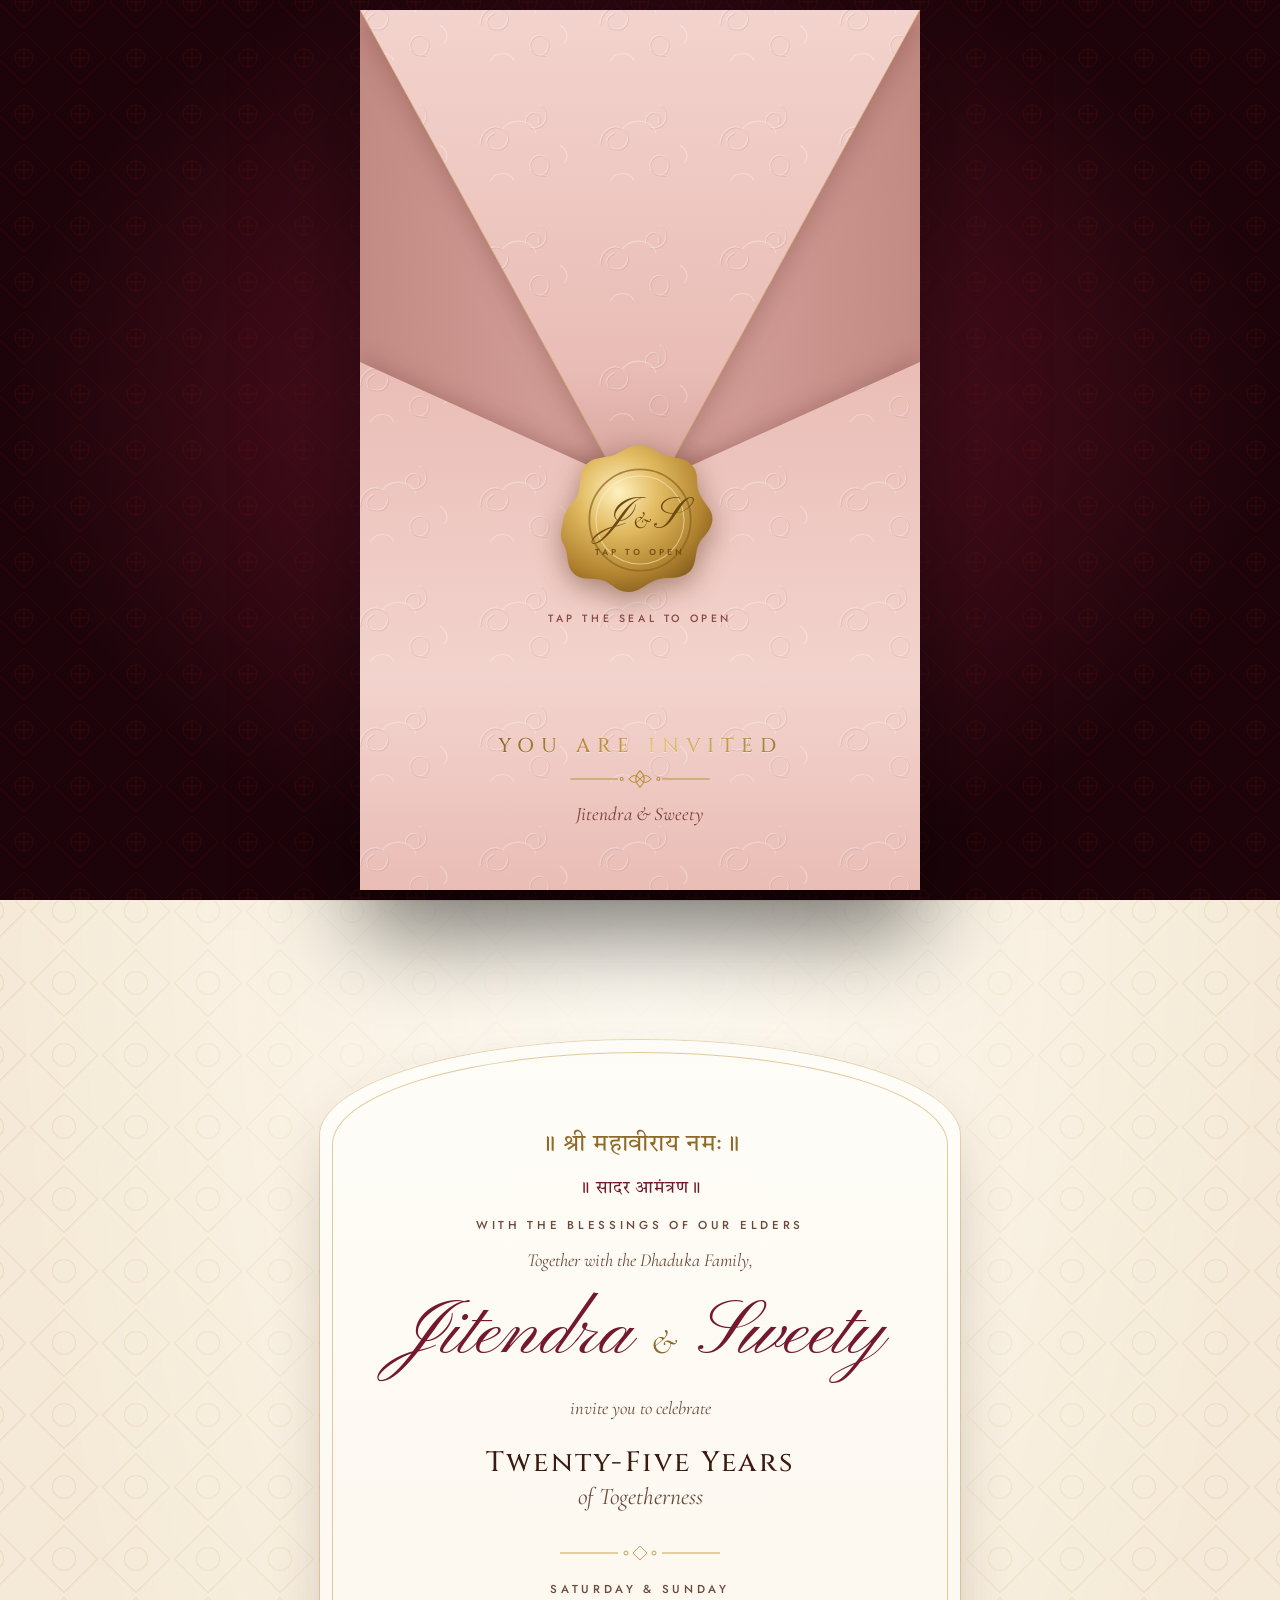
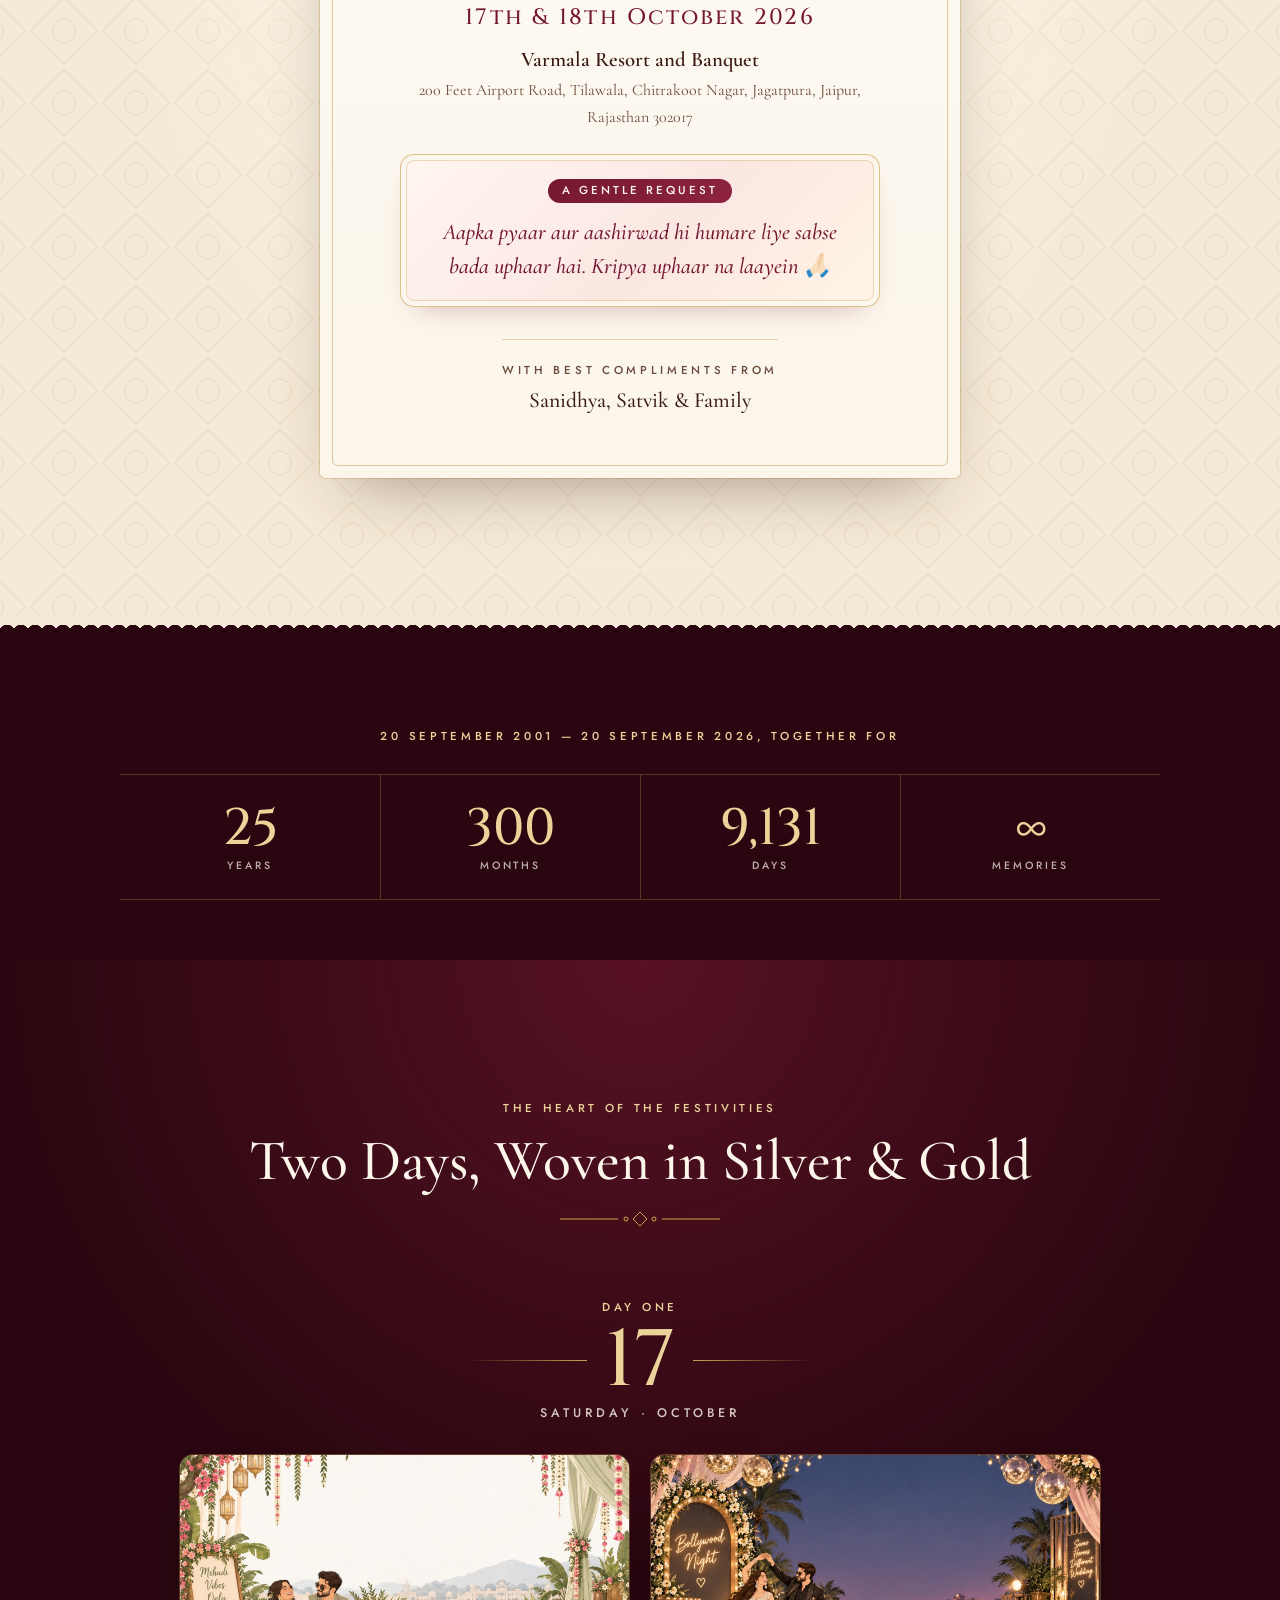
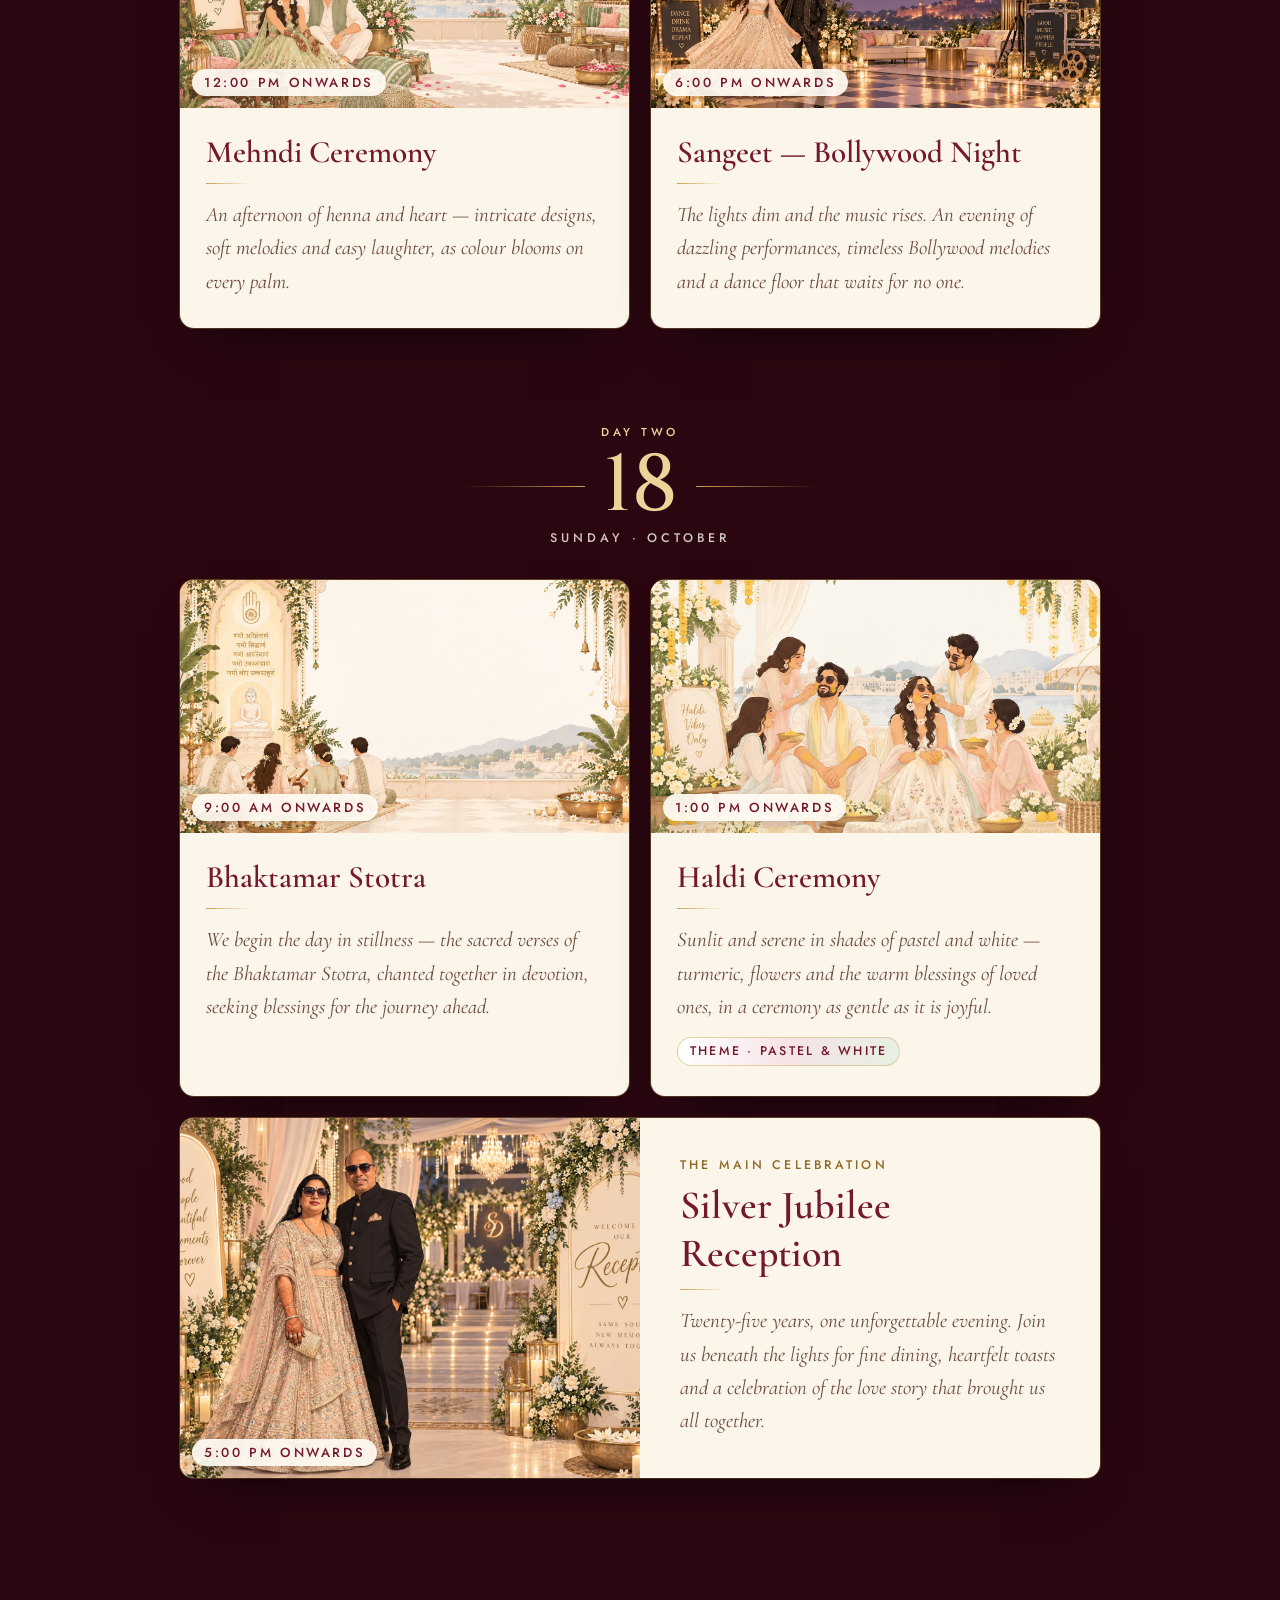
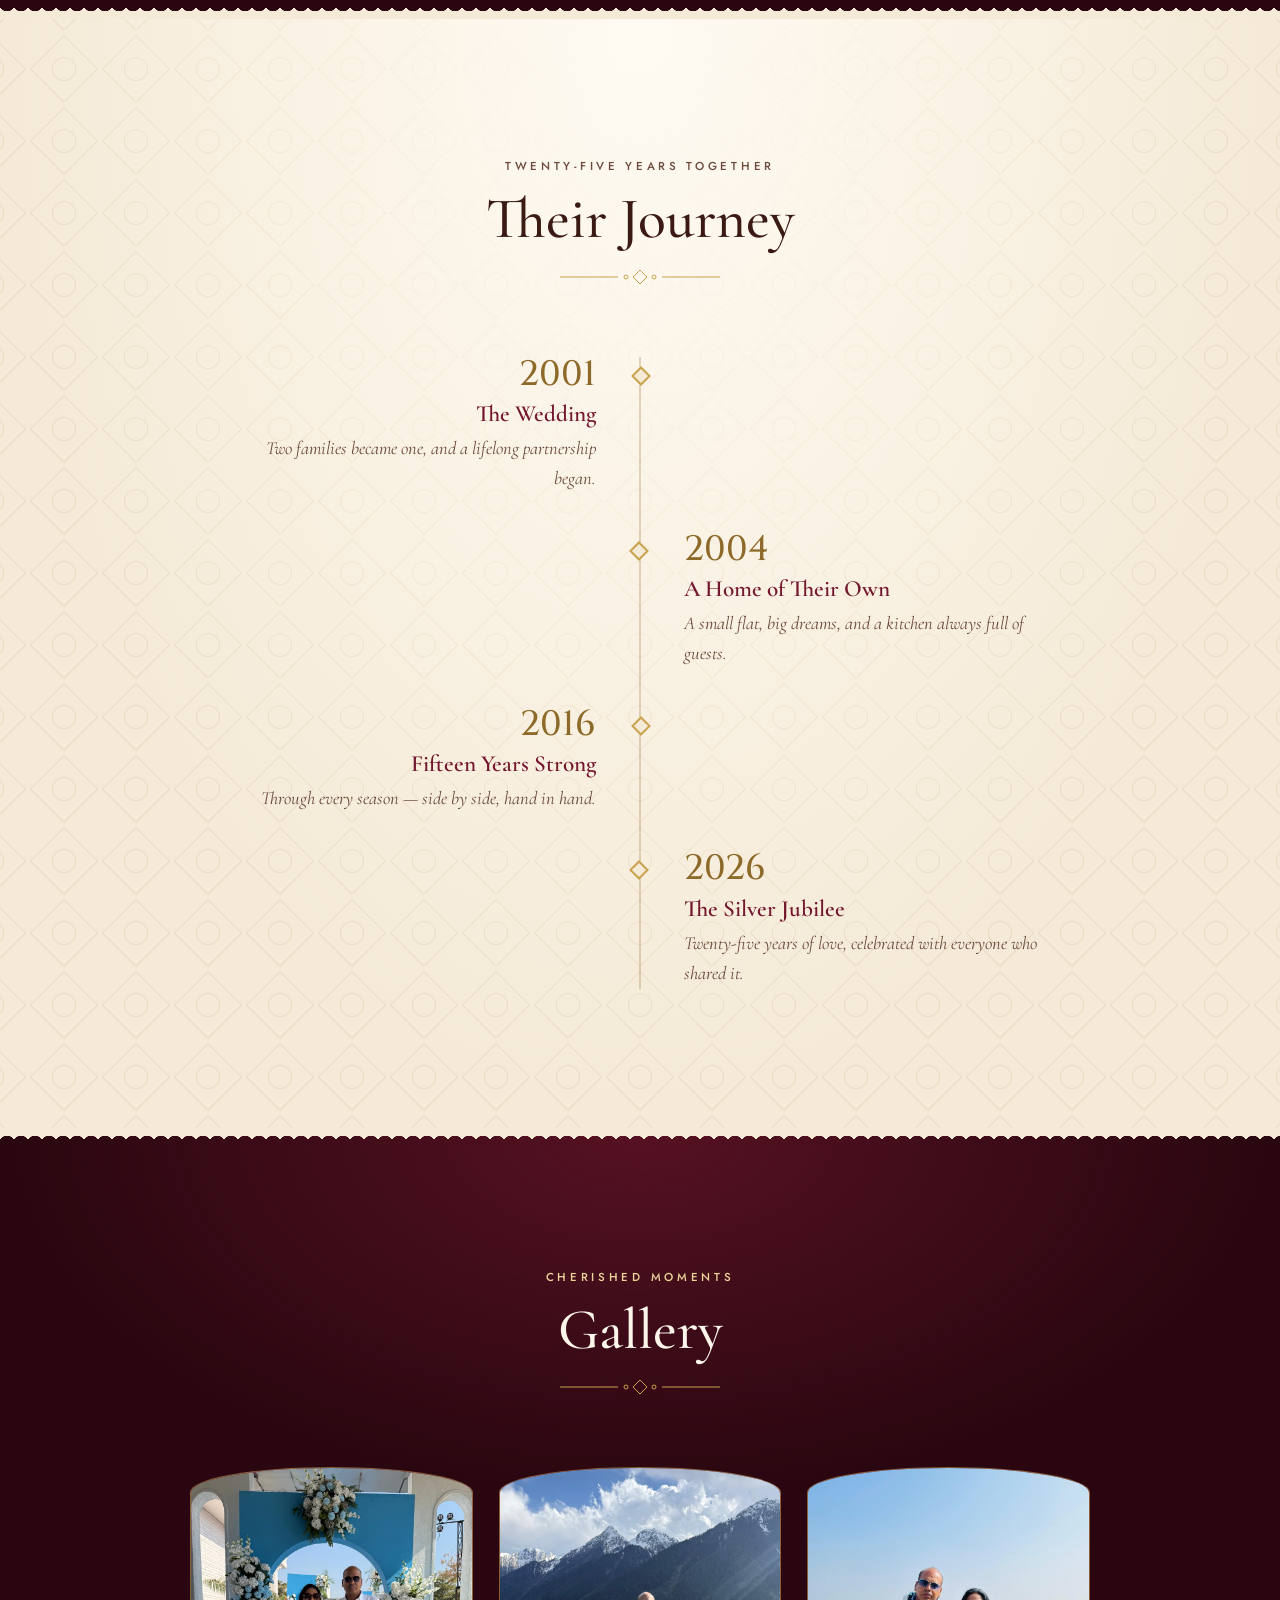
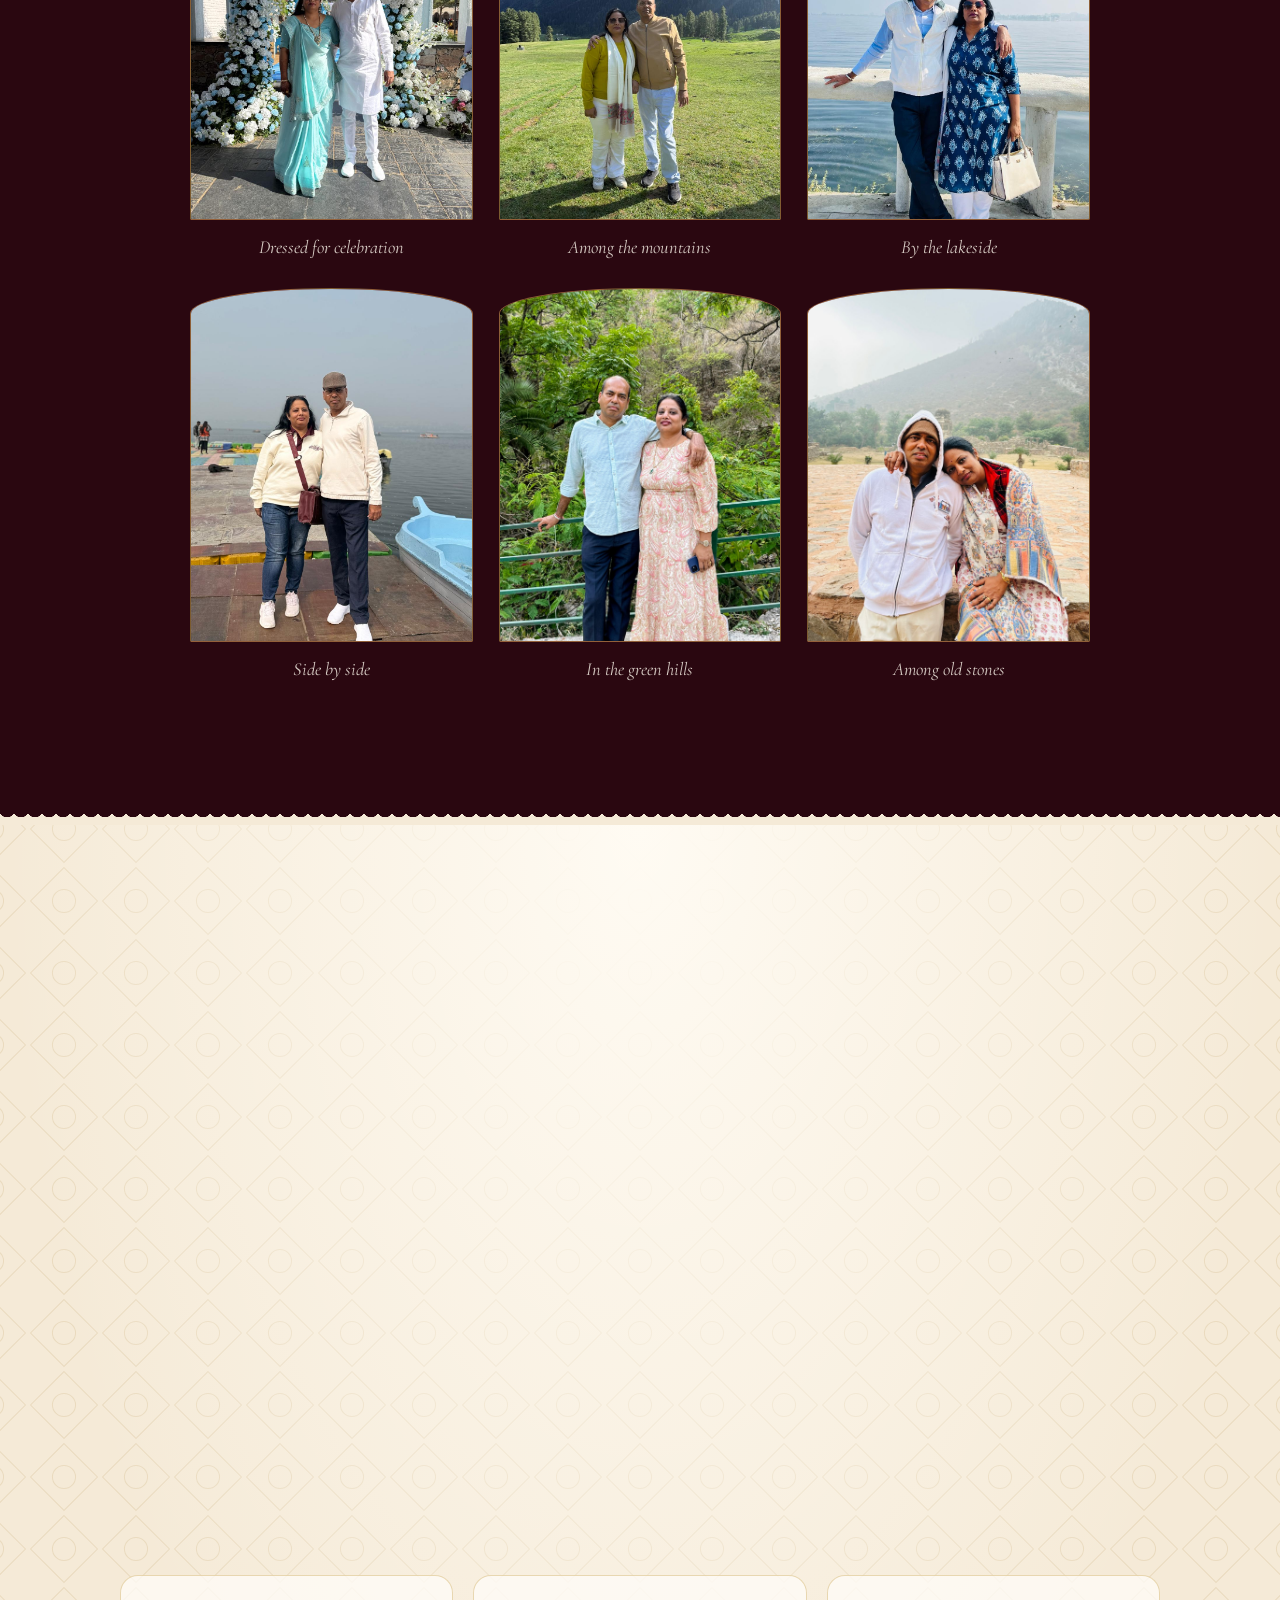
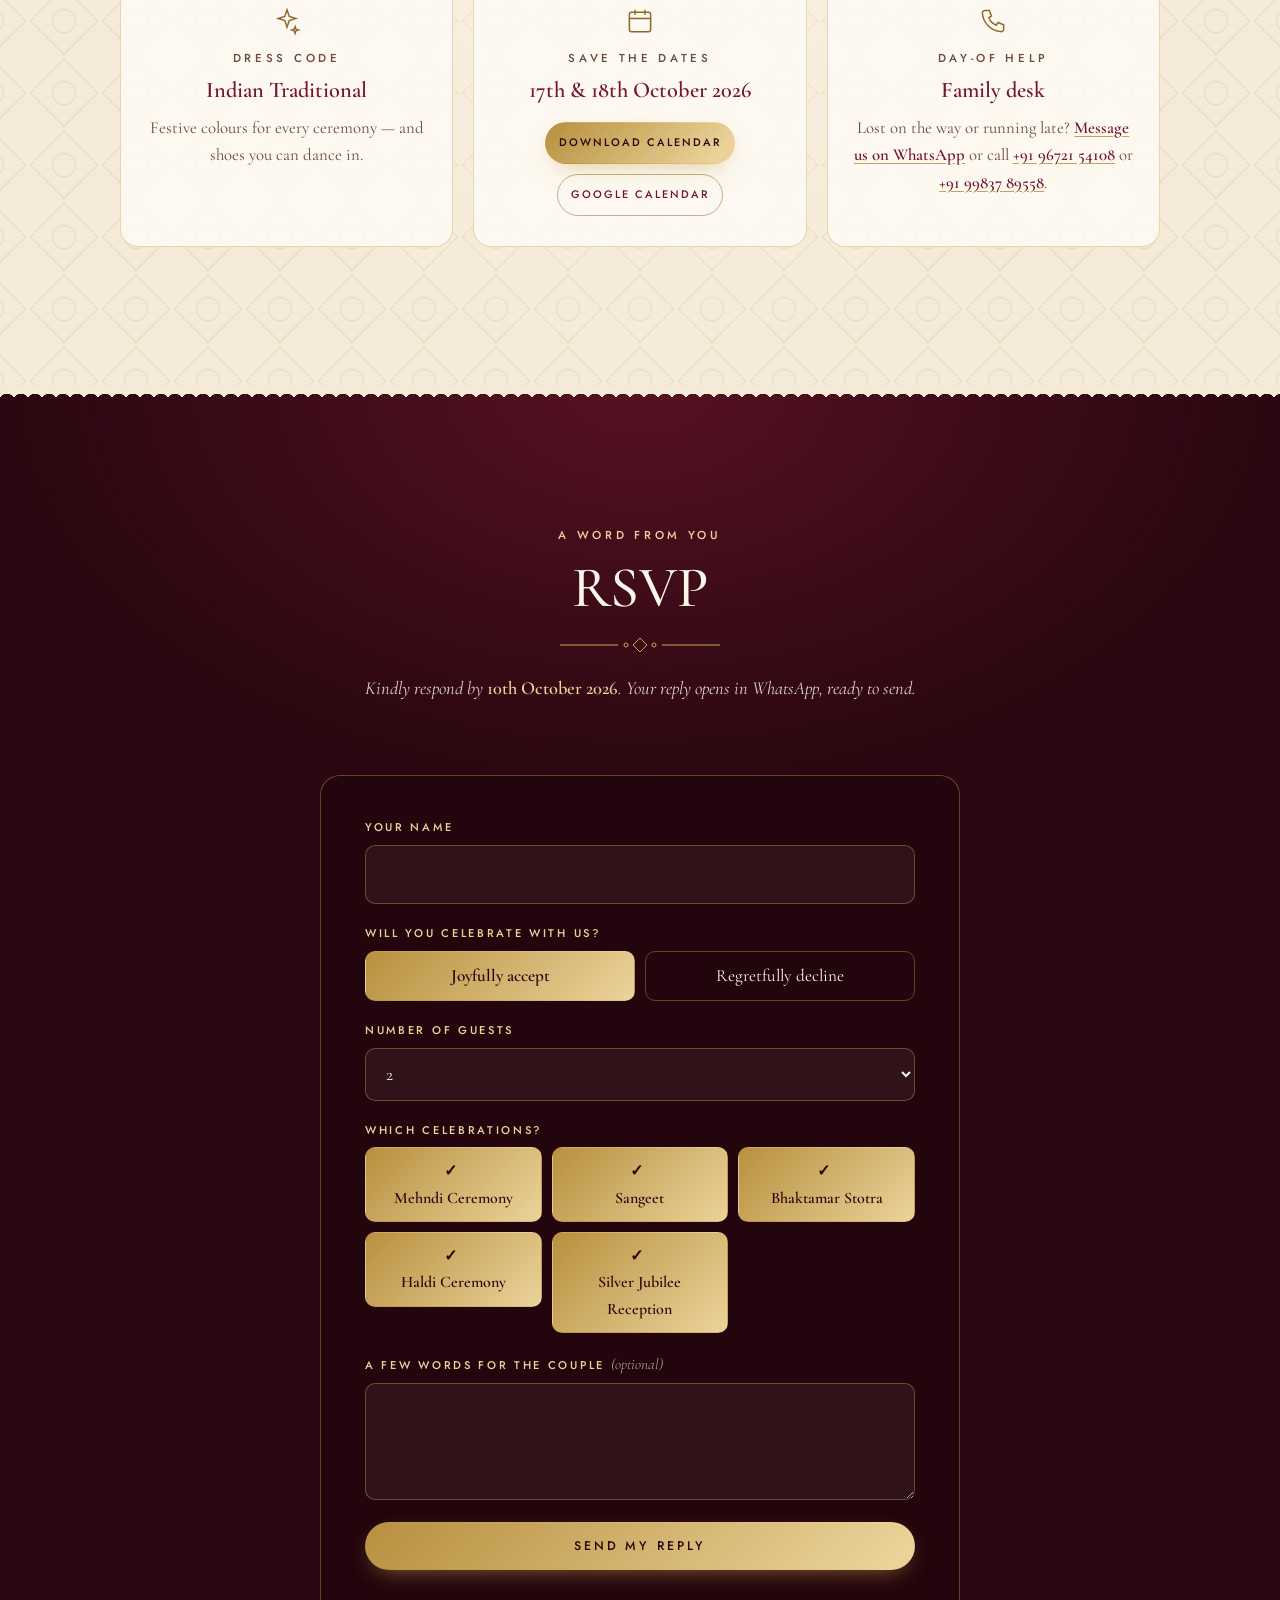
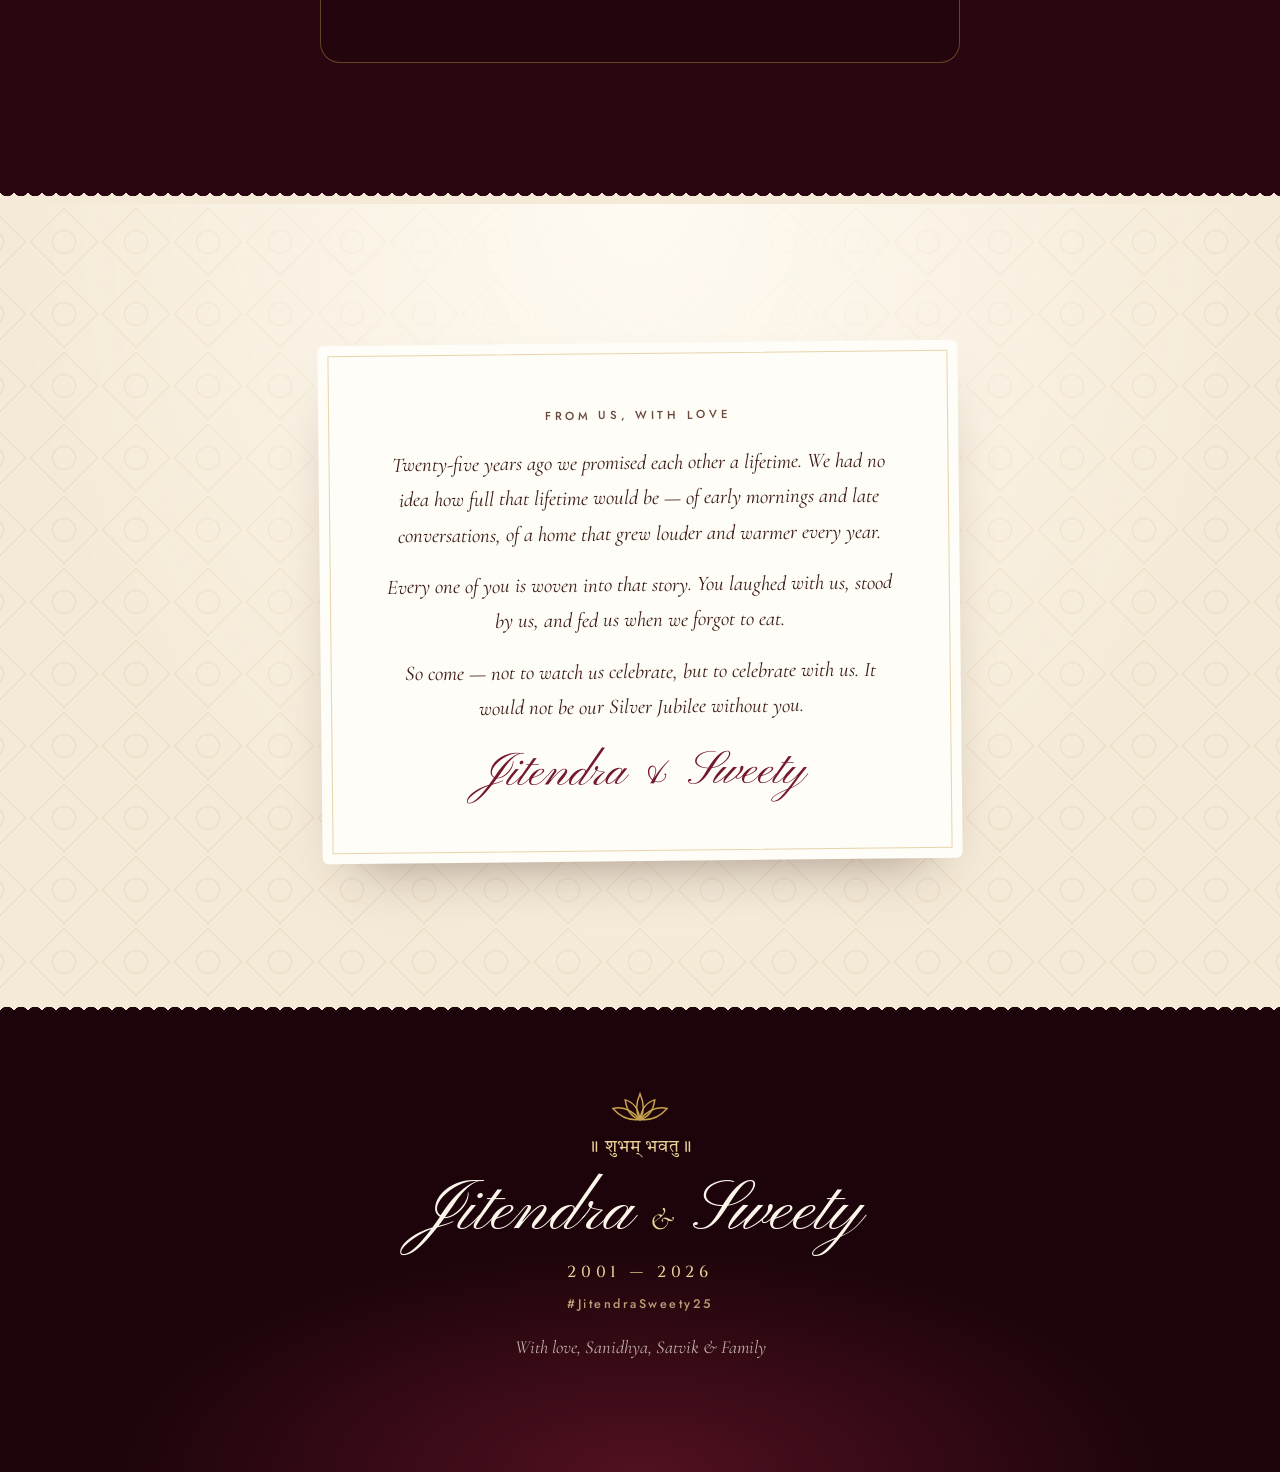
==== royal-maroon/index.html @ 872f47a5 "Highlight the no-gifts request on the invitation card Co-Authored-By: Claude Opus 5 (1M context) <no" ====
<!DOCTYPE html>
<html lang="en" class="no-js">
<head>
<meta charset="UTF-8" />
<script>document.documentElement.classList.replace('no-js', 'js');</script>
<meta name="viewport" content="width=device-width, initial-scale=1, viewport-fit=cover" />
<title>Jitendra &amp; Sweety · Silver Jubilee</title>
<meta name="description" content="Celebrating 25 years of togetherness — Jitendra &amp; Sweety invite you to their Silver Jubilee celebrations on 17th &amp; 18th October 2026 at Varmala Resort and Banquet, Jaipur." />
<meta name="theme-color" content="#2A0710" />
<meta property="og:title" content="Jitendra &amp; Sweety · Silver Jubilee" />
<meta property="og:description" content="Celebrating 25 Years of Togetherness · 17th &amp; 18th October 2026 · Varmala Resort and Banquet, Jaipur" />
<meta property="og:image" content="images/hero.jpg" />

<link rel="preconnect" href="https://fonts.googleapis.com" />
<link rel="preconnect" href="https://fonts.gstatic.com" crossorigin />
<link href="https://fonts.googleapis.com/css2?family=Cinzel:wght@400;500;600&family=Cormorant+Garamond:ital,wght@0,400;0,500;0,600;1,400;1,500&family=Jost:wght@400;500&family=Pinyon+Script&family=Tiro+Devanagari+Hindi&display=swap" rel="stylesheet" />
<link rel="stylesheet" href="css/styles.css" />
<link rel="icon" href="favicon.svg" type="image/svg+xml" />
</head>

<body>

<!-- Reusable ornaments -->
<svg width="0" height="0" style="position:absolute" aria-hidden="true">
  <symbol id="lotus" viewBox="0 0 48 26" fill="none" stroke="currentColor" stroke-width="1.2">
    <path d="M24 24C21 19 20 12 24 3c4 9 3 16 0 21z"/>
    <path d="M24 24c-7-2-11-8-12-16 7 2 11 8 12 16z"/>
    <path d="M24 24c7-2 11-8 12-16-7 2-11 8-12 16z"/>
    <path d="M24 24c-9 1-16-2-22-9 8-2 16 2 22 9z"/>
    <path d="M24 24c9 1 16-2 22-9-8-2-16 2-22 9z"/>
  </symbol>
  <symbol id="divider" viewBox="0 0 160 16" fill="none" stroke="currentColor" stroke-width="1">
    <path d="M0 8h58M102 8h58"/>
    <path d="M80 1l7 7-7 7-7-7z"/>
    <circle cx="66" cy="8" r="2"/><circle cx="94" cy="8" r="2"/>
  </symbol>
</svg>

<!-- ═══ Opening: an embossed envelope sealed with gold wax ═══ -->
<div class="gate" id="gate">
  <div class="env">
    <!-- the letter waiting inside -->
    <div class="env__letter" aria-hidden="true">
      <p class="env__invocation">॥ श्री महावीराय नमः ॥</p>
      <p class="env__names"><span data-bind="partner1">Jitendra</span><em>&amp;</em><span data-bind="partner2">Sweety</span></p>
      <p class="env__occasion">Silver Jubilee · 25 Years</p>
    </div>

    <!-- front pocket -->
    <div class="env__pocket">
      <div class="env__front">
        <p class="env__invited">You are invited</p>
        <svg class="env__orn" viewBox="0 0 160 24" aria-hidden="true"><path d="M4 12h52M104 12h52"/><path d="M80 3c-6 6-6 12 0 18 6-6 6-12 0-18z"/><path d="M68 12c4-5 8-5 12 0-4 5-8 5-12 0zM92 12c-4-5-8-5-12 0 4 5 8 5 12 0z"/><circle cx="60" cy="12" r="1.6"/><circle cx="100" cy="12" r="1.6"/></svg>
        <p class="env__for"><span data-bind="partner1">Jitendra</span> &amp; <span data-bind="partner2">Sweety</span></p>
      </div>
    </div>

    <!-- top flap -->
    <div class="env__flapwrap"><div class="env__flap"></div></div>

    <!-- gold wax seal -->
    <button class="env__seal" id="gateSeal" type="button" aria-label="Open the invitation">
      <svg class="wax" viewBox="0 0 120 120" aria-hidden="true">
        <defs>
          <radialGradient id="waxGold" cx="38%" cy="32%" r="75%">
            <stop offset="0" stop-color="#FFF0BF"/>
            <stop offset=".35" stop-color="#E2BC63"/>
            <stop offset=".75" stop-color="#B38430"/>
            <stop offset="1" stop-color="#7E5A1C"/>
          </radialGradient>
        </defs>
        <path fill="url(#waxGold)" d="M60 4c9 0 12 6 20 8s15 1 20 8 1 13 5 21 11 12 9 21-9 11-11 19-1 16-9 20-14 1-22 4-12 9-21 9-12-7-20-9-15 1-21-5-3-14-7-21S1 67 3 58s9-11 11-19 0-15 6-21 13-4 21-7 10-7 19-7z"/>
        <circle cx="60" cy="60" r="38" fill="none" stroke="#8C6423" stroke-width="1.4" opacity=".7"/>
        <circle cx="60" cy="60" r="33" fill="none" stroke="#FFF3CF" stroke-width=".8" opacity=".55"/>
        <text x="60" y="66" text-anchor="middle" class="wax__mono"><tspan data-bind="initial1">J</tspan><tspan class="wax__amp" dx="2">&amp;</tspan><tspan data-bind="initial2" dx="2">S</tspan></text>
        <text x="60" y="86" text-anchor="middle" class="wax__tap">TAP TO OPEN</text>
      </svg>
    </button>
    <p class="env__hint" aria-hidden="true">Tap the seal to open</p>
  </div>
</div>

<canvas class="dust" id="dust" aria-hidden="true"></canvas>

<!-- ═══ Navigation ═══ -->
<header class="nav" id="nav">
  <a class="nav__mark" href="#top" aria-label="Back to top"><span data-bind="initial1">J</span><i>&amp;</i><span data-bind="initial2">S</span></a>
  <button class="nav__toggle" id="navToggle" aria-expanded="false" aria-controls="navMenu" aria-label="Menu"><span></span><span></span></button>
  <nav class="nav__menu" id="navMenu" aria-label="Sections">
    <a href="#invitation">Invitation</a>
    <a href="#celebrations">Celebrations</a>
    <a href="#journey">Journey</a>
    <a href="#gallery">Gallery</a>
    <a href="#venue">Venue</a>
    <a href="#rsvp" class="nav__cta">RSVP</a>
  </nav>
</header>

<main id="top">

  <!-- ═══ Hero ═══ -->
  <section class="hero" id="hero">
    <div class="hero__bg" id="heroBg" aria-hidden="true"></div>
    <div class="hero__veil" aria-hidden="true"></div>

    <div class="hero__content">
      <p class="deva up" style="--d:.1s">॥ रजत जयंती ॥</p>
      <p class="kicker up" style="--d:.25s">Celebrating twenty-five years of togetherness</p>

      <h1 class="hero__names up" style="--d:.45s">
        <span data-bind="partner1">Jitendra</span>
        <em>&amp;</em>
        <span data-bind="partner2">Sweety</span>
      </h1>

      <div class="hero__jubilee up" style="--d:.7s" aria-hidden="true">
        <span class="line"></span>
        <span class="hero__25">25</span>
        <span class="line"></span>
      </div>

      <p class="hero__date up" style="--d:.85s" data-bind="dateText">17th &amp; 18th October 2026</p>
      <p class="hero__place up" style="--d:.95s"><span data-bind="venue">Varmala Resort and Banquet</span> · <span data-bind="city">Jaipur</span></p>

      <div class="countdown up" style="--d:1.1s" id="countdown" role="timer" aria-label="Time until the celebrations">
        <div><b data-cd="days">0</b><small>Days</small></div>
        <div><b data-cd="hours">00</b><small>Hours</small></div>
        <div><b data-cd="minutes">00</b><small>Minutes</small></div>
        <div><b data-cd="seconds">00</b><small>Seconds</small></div>
      </div>
      <p class="countdown__done" id="countdownDone" hidden>The celebrations have begun — thank you for being with us.</p>

      <a class="btn btn--gold up" style="--d:1.25s" href="#invitation">Unfold the invitation</a>
    </div>

    <a class="scrollcue" href="#invitation" aria-label="Scroll down"><span></span></a>
  </section>

  <!-- ═══ Invitation card ═══ -->
  <section class="section section--paper" id="invitation">
    <div class="wrap wrap--card">
      <article class="card reveal">
        <p class="invocation">॥ श्री महावीराय नमः ॥</p>
        <p class="deva deva--ink">॥ सादर आमंत्रण ॥</p>
        <p class="label" data-bind="blessingLine">With the blessings of our elders</p>

        <p class="card__lead">Together with the Dhaduka Family,</p>
        <p class="card__names"><span data-bind="partner1">Jitendra</span> <em>&amp;</em> <span data-bind="partner2">Sweety</span></p>
        <p class="card__lead">invite you to celebrate</p>

        <h2 class="card__title">Twenty-Five Years<br /><span>of Togetherness</span></h2>

        <svg class="rule" aria-hidden="true"><use href="#divider"/></svg>

        <div class="card__when">
          <p class="label" data-bind="daysText">Saturday &amp; Sunday</p>
          <p class="card__date" data-bind="dateText">17th &amp; 18th October 2026</p>
        </div>

        <div class="card__where">
          <p class="card__venue" data-bind="venue">Varmala Resort and Banquet</p>
          <p class="card__addr" data-bind="address">200 Feet Airport Road, Jaipur</p>
        </div>

        <div class="card__request">
          <p class="card__request-label">A gentle request</p>
          <p class="card__request-text">Aapka pyaar aur aashirwad hi humare liye sabse bada uphaar hai. Kripya uphaar na laayein 🙏🏻</p>
        </div>

        <div class="card__hosts">
          <p class="label">With best compliments from</p>
          <p class="card__hostnames" data-bind="hosts">Satvik, Sanidhya &amp; Family</p>
        </div>
      </article>
    </div>
  </section>

  <!-- ═══ Together for ═══ -->
  <section class="together" aria-labelledby="togetherTitle">
    <div class="wrap">
      <p class="label label--gold reveal" id="togetherTitle">Since <span data-bind="weddingLong">25 October 2001</span>, together for</p>
      <div class="stats">
        <div class="stat reveal"><b data-count="years">25</b><small>Years</small></div>
        <div class="stat reveal"><b data-count="months">300</b><small>Months</small></div>
        <div class="stat reveal"><b data-count="days">9,131</b><small>Days</small></div>
        <div class="stat reveal"><b>&infin;</b><small>Memories</small></div>
      </div>
    </div>
  </section>

  <!-- ═══ Celebrations (built from config.js) ═══ -->
  <section class="section section--wine" id="celebrations">
    <div class="wrap">
      <header class="heading reveal">
        <p class="label label--gold">The heart of the festivities</p>
        <h2>Two Days, Woven in Silver &amp; Gold</h2>
        <svg class="rule" aria-hidden="true"><use href="#divider"/></svg>
      </header>
      <div class="programme" id="programme"></div>
    </div>
  </section>

  <!-- ═══ Journey ═══ -->
  <section class="section section--paper" id="journey">
    <div class="wrap">
      <header class="heading heading--ink reveal">
        <p class="label">Twenty-five years together</p>
        <h2>Their Journey</h2>
        <svg class="rule" aria-hidden="true"><use href="#divider"/></svg>
      </header>

      <ol class="journey" id="journeyTrack">
        <li class="moment reveal">
          <span class="moment__year">2001</span>
          <h3>The Wedding</h3>
          <p>Two families became one, and a lifelong partnership began.</p>
        </li>
        <li class="moment reveal">
          <span class="moment__year">2004</span>
          <h3>A Home of Their Own</h3>
          <p>A small flat, big dreams, and a kitchen always full of guests.</p>
        </li>
        <li class="moment reveal">
          <span class="moment__year">2016</span>
          <h3>Fifteen Years Strong</h3>
          <p>Through every season — side by side, hand in hand.</p>
        </li>
        <li class="moment reveal">
          <span class="moment__year">2026</span>
          <h3>The Silver Jubilee</h3>
          <p>Twenty-five years of love, celebrated with everyone who shared it.</p>
        </li>
      </ol>
    </div>
  </section>

  <!-- ═══ Gallery ═══ -->
  <section class="section section--wine" id="gallery">
    <div class="wrap">
      <header class="heading reveal">
        <p class="label label--gold">Cherished moments</p>
        <h2>Gallery</h2>
        <svg class="rule" aria-hidden="true"><use href="#divider"/></svg>
      </header>

      <div class="gallery">
        <figure class="frame reveal"><div class="frame__img"><img src="images/photo-1.jpg" alt="The couple in festive attire beneath a floral arch" loading="lazy" /></div><figcaption>Dressed for celebration</figcaption></figure>
        <figure class="frame reveal"><div class="frame__img"><img src="images/photo-2.jpg" alt="The couple in a green meadow before snow-capped mountains" loading="lazy" /></div><figcaption>Among the mountains</figcaption></figure>
        <figure class="frame reveal"><div class="frame__img"><img src="images/photo-3.jpg" alt="The couple by a lakeside railing" loading="lazy" /></div><figcaption>By the lakeside</figcaption></figure>
        <figure class="frame reveal"><div class="frame__img"><img src="images/photo-4.jpg" alt="The couple on a boat jetty" loading="lazy" /></div><figcaption>Side by side</figcaption></figure>
        <figure class="frame reveal"><div class="frame__img"><img src="images/photo-5.jpg" alt="The couple among green trees on a hillside" loading="lazy" /></div><figcaption>In the green hills</figcaption></figure>
        <figure class="frame reveal"><div class="frame__img"><img src="images/photo-6.jpg" alt="The couple resting together among old stone ruins" loading="lazy" /></div><figcaption>Among old stones</figcaption></figure>
      </div>
    </div>
  </section>

  <!-- ═══ Venue & guest notes ═══ -->
  <section class="section section--paper" id="venue">
    <div class="wrap">
      <header class="heading heading--ink reveal">
        <p class="label">When &amp; where</p>
        <h2>For Our Guests</h2>
        <svg class="rule" aria-hidden="true"><use href="#divider"/></svg>
      </header>

      <div class="venue reveal">
        <div class="venue__map">
          <p class="venue__offline">The map appears when you are online.</p>
          <iframe id="mapFrame" title="Map of the venue" loading="lazy" referrerpolicy="no-referrer-when-downgrade"></iframe>
        </div>
        <div class="venue__info">
          <p class="label">The venue</p>
          <h3 data-bind="venue">Varmala Resort and Banquet</h3>
          <address data-bind="address">200 Feet Airport Road, Jaipur</address>
          <p class="venue__note" data-bind="venueNote">Valet parking available at the main gate</p>
          <a class="btn btn--gold" id="mapsLink" href="#" target="_blank" rel="noopener">
            <svg viewBox="0 0 24 24" aria-hidden="true"><path d="M12 21s6.5-5.6 6.5-11a6.5 6.5 0 1 0-13 0c0 5.4 6.5 11 6.5 11z"/><circle cx="12" cy="10" r="2.3"/></svg>
            Get directions
          </a>
        </div>
      </div>

      <div class="notes">
        <div class="note reveal">
          <svg viewBox="0 0 24 24" aria-hidden="true"><path d="M12 3l1.8 5.4L19 10l-5.2 1.6L12 17l-1.8-5.4L5 10l5.2-1.6z"/><path d="M18.5 16.5l.7 2 2 .7-2 .7-.7 2-.7-2-2-.7 2-.7z"/></svg>
          <p class="label">Dress code</p>
          <h3 data-bind="dressCode">Indian Traditional</h3>
          <p data-bind="dressNote">Festive colours for every ceremony.</p>
        </div>

        <div class="note reveal">
          <svg viewBox="0 0 24 24" aria-hidden="true"><rect x="3.5" y="5" width="17" height="15.5" rx="1.5"/><path d="M3.5 10h17M8 3v4M16 3v4"/></svg>
          <p class="label">Save the dates</p>
          <h3 data-bind="dateText">17th &amp; 18th October 2026</h3>
          <div class="note__actions">
            <button class="btn btn--gold btn--sm" type="button" id="icsBtn">Download calendar</button>
            <a class="btn btn--line btn--sm" id="gcalLink" href="#" target="_blank" rel="noopener">Google Calendar</a>
          </div>
        </div>

        <div class="note reveal">
          <svg viewBox="0 0 24 24" aria-hidden="true"><path d="M5.5 3.5h3.5l1.8 4.5-2.2 1.4a11 11 0 0 0 6 6l1.4-2.2 4.5 1.8V18.5a2 2 0 0 1-2.1 2A16 16 0 0 1 3.5 5.6a2 2 0 0 1 2-2.1z"/></svg>
          <p class="label">Day-of help</p>
          <h3>Family desk</h3>
          <p>Lost on the way or running late? <a class="inline" id="helpLink" href="#" target="_blank" rel="noopener">Message us on WhatsApp</a> or call <a class="inline" id="telLink" href="#" data-bind="phone">+91 96721 54108</a><span id="phone2Wrap"> or <a class="inline" id="telLink2" href="#" data-bind="phone2">+91 99837 89558</a></span>.</p>
        </div>
      </div>
    </div>
  </section>

  <!-- ═══ RSVP ═══ -->
  <section class="section section--wine" id="rsvp">
    <div class="wrap wrap--card">
      <header class="heading reveal">
        <p class="label label--gold">A word from you</p>
        <h2>RSVP</h2>
        <svg class="rule" aria-hidden="true"><use href="#divider"/></svg>
        <p class="heading__sub">Kindly respond by <strong data-bind="rsvpBy">10th October 2026</strong>. Your reply opens in WhatsApp, ready to send.</p>
      </header>

      <form class="rsvp reveal" id="rsvpForm" novalidate>
        <label class="field">
          <span>Your name</span>
          <input id="rName" name="name" type="text" maxlength="60" autocomplete="name" required />
        </label>

        <fieldset class="field">
          <legend>Will you celebrate with us?</legend>
          <div class="choice">
            <label><input type="radio" name="attend" value="yes" checked /><span>Joyfully accept</span></label>
            <label><input type="radio" name="attend" value="no" /><span>Regretfully decline</span></label>
          </div>
        </fieldset>

        <div class="rsvp__more" id="rsvpMore">
          <label class="field">
            <span>Number of guests</span>
            <select id="rCount" name="count">
              <option>1</option><option selected>2</option><option>3</option><option>4</option><option>5</option><option>6</option><option>7</option><option>8</option>
            </select>
          </label>

          <fieldset class="field">
            <legend>Which celebrations?</legend>
            <div class="checks" id="rEvents"></div>
          </fieldset>
        </div>

        <label class="field">
          <span>A few words for the couple <em>(optional)</em></span>
          <textarea id="rMsg" name="message" maxlength="400" rows="3"></textarea>
        </label>

        <button class="btn btn--gold btn--wide" type="submit">Send my reply</button>
        <p class="rsvp__msg" id="rsvpMsg" role="status"></p>
      </form>
    </div>
  </section>

  <!-- ═══ A letter ═══ -->
  <section class="section section--paper letter-wrap">
    <div class="wrap wrap--card">
      <article class="letter reveal">
        <p class="label">From us, with love</p>
        <div class="letter__body" id="letterBody"></div>
        <p class="letter__sign"><span data-bind="partner1">Jitendra</span> &amp; <span data-bind="partner2">Sweety</span></p>
      </article>
    </div>
  </section>
</main>

<!-- ═══ Footer ═══ -->
<footer class="footer">
  <svg class="footer__lotus" aria-hidden="true"><use href="#lotus"/></svg>
  <p class="deva">॥ शुभम् भवतु ॥</p>
  <p class="footer__names"><span data-bind="partner1">Jitendra</span> <em>&amp;</em> <span data-bind="partner2">Sweety</span></p>
  <p class="footer__years"><span data-bind="weddingYear">2001</span> — <span data-bind="jubileeYear">2026</span></p>
  <p class="footer__tag" data-bind="hashtag">#JitendraSweety25</p>
  <p class="footer__note">With love, <span data-bind="hosts">Satvik, Sanidhya &amp; Family</span></p>
</footer>

<!-- Music (set in js/config.js; the button appears once the song is ready) -->
<button class="music" id="musicBtn" aria-pressed="false" aria-label="Play music" hidden>
  <span class="music__bars" aria-hidden="true"><i></i><i></i><i></i></span>
</button>
<audio id="audio" preload="auto"></audio>

<!-- Photo viewer -->
<div class="lightbox" id="lightbox" role="dialog" aria-modal="true" aria-label="Photo viewer" hidden>
  <button class="lightbox__btn lightbox__close" id="lbClose" aria-label="Close">&times;</button>
  <button class="lightbox__btn lightbox__prev" id="lbPrev" aria-label="Previous photo">&#8249;</button>
  <figure><img id="lbImg" src="" alt="" /><figcaption id="lbCap"></figcaption></figure>
  <button class="lightbox__btn lightbox__next" id="lbNext" aria-label="Next photo">&#8250;</button>
</div>

<script src="js/config.js"></script>
<script src="js/main.js"></script>
</body>
</html>
---- royal-maroon/css/styles.css ----
/* ============================================================
   Silver Jubilee — Royal Maroon
   Deep maroon and wine, antique gold, ivory paper, a silver "25".
   ============================================================ */

:root {
  --maroon-950: #1C040A;
  --maroon-900: #2A0710;
  --maroon-800: #3D0A18;
  --maroon-700: #561024;
  --wine:       #74182F;
  --gold:       #C9A24E;
  --gold-lt:    #EBD39A;
  --gold-dk:    #8E6A2A;
  --ivory:      #FBF5EA;
  --paper:      #F5EAD7;
  --ink:        #3A1A12;
  --ink-soft:   #6B4A3C;
  --silver:     #E4E6EA;

  --script: 'Pinyon Script', 'Great Vibes', cursive;
  --serif:  'Cormorant Garamond', Georgia, serif;
  --caps:   'Cinzel', 'Cormorant Garamond', serif;
  --sans:   'Jost', system-ui, sans-serif;
  --deva:   'Tiro Devanagari Hindi', serif;

  --gutter: clamp(16px, 4vw, 40px);
  --radius: 14px;
  --ease: cubic-bezier(.22, .8, .24, 1);

  /* a fine jali lattice, drawn in gold (and a whisper of it for ivory) */
  --jali-faint: url("data:image/svg+xml,%3Csvg xmlns='http://www.w3.org/2000/svg' width='56' height='56' viewBox='0 0 56 56'%3E%3Cg fill='none' stroke='%23B08A3E' stroke-opacity='.16' stroke-width='.8'%3E%3Cpath d='M28 2 54 28 28 54 2 28z'/%3E%3Ccircle cx='28' cy='28' r='9'/%3E%3C/g%3E%3C/svg%3E");
  --jali: url("data:image/svg+xml,%3Csvg xmlns='http://www.w3.org/2000/svg' width='56' height='56' viewBox='0 0 56 56'%3E%3Cg fill='none' stroke='%23C9A24E' stroke-width='.8'%3E%3Cpath d='M28 2 54 28 28 54 2 28z'/%3E%3Ccircle cx='28' cy='28' r='9'/%3E%3Cpath d='M28 19v18M19 28h18'/%3E%3C/g%3E%3C/svg%3E");
}

*, *::before, *::after { box-sizing: border-box; }
html { scroll-behavior: smooth; -webkit-text-size-adjust: 100%; }
body {
  margin: 0;
  background: var(--maroon-900);
  color: var(--ivory);
  font: 400 1.15rem/1.65 var(--serif);
  overflow-x: hidden;
  -webkit-font-smoothing: antialiased;
}
html.is-locked, html.is-locked body { overflow: hidden; }
img { display: block; max-width: 100%; }
a { color: inherit; }
h1, h2, h3, h4, p { margin: 0; }
button, input, select, textarea { font: inherit; color: inherit; }
:focus-visible { outline: 2px solid var(--gold-lt); outline-offset: 3px; border-radius: 4px; }
.sr { position: absolute; width: 1px; height: 1px; overflow: hidden; clip: rect(0 0 0 0); white-space: nowrap; }

.wrap { width: min(1120px, 100%); margin: 0 auto; padding: 0 var(--gutter); }
.wrap--card { width: min(720px, 100%); }

/* ---------- Type helpers ---------- */
.label {
  font: 500 .72rem/1.4 var(--sans);
  letter-spacing: .32em;
  text-transform: uppercase;
  color: var(--ink-soft);
}
.label--gold { color: var(--gold-lt); }
.deva { font-family: var(--deva); color: var(--gold-lt); font-size: 1.05rem; letter-spacing: .04em; }
.deva--ink { color: var(--wine); }
.kicker { font: italic 400 clamp(1.1rem, 2.6vw, 1.35rem)/1.4 var(--serif); color: var(--gold-lt); }
.rule { display: block; width: 160px; height: 16px; margin: 18px auto 0; color: var(--gold); }

/* ---------- Buttons ---------- */
.btn {
  display: inline-flex; align-items: center; justify-content: center; gap: .6em;
  min-height: 48px; padding: .8em 1.8em;
  border: 1px solid var(--gold); border-radius: 999px;
  background: transparent; color: var(--gold-lt);
  font: 500 .78rem/1 var(--sans); letter-spacing: .24em; text-transform: uppercase;
  text-decoration: none; cursor: pointer;
  transition: transform .3s var(--ease), box-shadow .3s var(--ease), background .3s;
}
.btn svg { width: 18px; height: 18px; fill: none; stroke: currentColor; stroke-width: 1.5; }
.btn:hover { transform: translateY(-2px); }
.btn--gold {
  border-color: transparent;
  background: linear-gradient(135deg, #B8903F, var(--gold-lt) 50%, #B8903F);
  background-size: 200% 100%;
  color: var(--maroon-900);
  box-shadow: 0 8px 24px -10px rgba(201, 162, 78, .7);
}
.btn--gold:hover { background-position: 100% 0; box-shadow: 0 12px 30px -10px rgba(201, 162, 78, .9); }
.btn--line { color: var(--wine); border-color: rgba(142, 106, 42, .5); }
.btn--sm { min-height: 42px; padding: .7em 1.2em; font-size: .68rem; letter-spacing: .18em; }
.btn--wide { width: 100%; }

/* ============================================================
   Opening: an embossed blush envelope with a gold wax seal
   ============================================================ */
.gate {
  --blush: #E9BDB6;
  --blush-lt: #F3D3CD;
  --blush-dk: #CF9A92;
  /* soft floral curls pressed into the paper: a highlight and a shadow line */
  --emboss: url("data:image/svg+xml,%3Csvg xmlns='http://www.w3.org/2000/svg' width='120' height='120' viewBox='0 0 120 120'%3E%3Cg fill='none' stroke='%23FFFFFF' stroke-opacity='.3' stroke-width='1.1'%3E%3Cpath d='M20 60c0-14 12-22 22-16s6 20-6 20-12-12-2-16'/%3E%3Cpath d='M42 44c10-12 30-10 34 4'/%3E%3Cpath d='M80 20c8 6 8 18-2 22s-16-6-10-12 14 0 10 8'/%3E%3Cpath d='M86 90c-12 2-20-8-14-16s18-2 16 8-14 10-18 2'/%3E%3Cpath d='M30 96c6-10 20-10 24 0'/%3E%3Cpath d='M100 60c6 4 10 12 4 18'/%3E%3C/g%3E%3Cg fill='none' stroke='%23A8665E' stroke-opacity='.16' stroke-width='1.1'%3E%3Cpath d='M21 61c0-14 12-22 22-16s6 20-6 20-12-12-2-16'/%3E%3Cpath d='M81 21c8 6 8 18-2 22s-16-6-10-12 14 0 10 8'/%3E%3Cpath d='M87 91c-12 2-20-8-14-16s18-2 16 8-14 10-18 2'/%3E%3C/g%3E%3C/svg%3E");
  position: fixed; inset: 0; z-index: 100;
  display: grid; place-items: center;
  /* on wide screens the envelope sits on the maroon lattice */
  background: radial-gradient(ellipse at 50% 45%, rgba(116, 24, 47, .85), transparent 70%), var(--jali) center / 56px, var(--maroon-950);
  background-blend-mode: normal, soft-light, normal;
  transition: opacity .9s ease 2.7s, transform 1.1s var(--ease) 2.7s;
}
.no-js .gate { display: none; }
.gate.is-open { opacity: 0; transform: scale(1.06); pointer-events: none; }
.gate.is-gone { display: none; }

.env {
  position: relative; overflow: hidden; perspective: 1600px;
  width: min(100%, 560px); height: min(100%, 880px);
  box-shadow: 0 40px 90px rgba(0, 0, 0, .55);
  /* the inside of the envelope */
  background: radial-gradient(ellipse at 50% 30%, #D8A59E, #B98079);
}

/* the letter tucked inside */
.env__letter {
  position: absolute; left: 9%; right: 9%; top: 22%; height: 62%; z-index: 1;
  display: grid; align-content: start; justify-items: center; gap: 10px;
  padding: clamp(26px, 5vh, 44px) 20px;
  background: linear-gradient(#FFFDF8, #F8EFE1);
  border-radius: 6px;
  box-shadow: 0 -4px 20px rgba(80, 30, 25, .18), inset 0 0 0 10px #FFFDF8, inset 0 0 0 11px rgba(201, 162, 78, .55);
  text-align: center;
  transform: translateY(48%);        /* tucked fully inside until the flap opens */
  transition: transform 1.2s var(--ease) .75s;
}
.env__invocation { font: 400 clamp(.95rem, 2.4vw, 1.15rem)/1.3 var(--deva); color: var(--gold-dk); }
.env__names {
  font: 400 clamp(2.6rem, 9vw, 4.2rem)/1 var(--script); color: var(--wine);
  display: flex; flex-wrap: wrap; justify-content: center; align-items: baseline; column-gap: .2em;
}
.env__names em { font: italic .45em var(--serif); color: var(--gold-dk); }
.env__occasion { font: 500 .66rem/1 var(--sans); letter-spacing: .32em; text-transform: uppercase; color: var(--ink-soft); }

/* front pocket, folded in from the sides */
.env__pocket {
  position: absolute; left: 0; right: 0; top: 40%; bottom: 0; z-index: 2;
  filter: drop-shadow(0 -6px 10px rgba(90, 35, 30, .22));
}
.env__pocket::before {
  content: ''; position: absolute; inset: 0;
  clip-path: polygon(0 0, 50% 24%, 100% 0, 100% 100%, 0 100%);
  background: var(--emboss) center / 120px, linear-gradient(180deg, var(--blush), var(--blush-lt) 60%, var(--blush));
}
.env__front {
  position: absolute; left: 0; right: 0; bottom: 12%;
  display: grid; justify-items: center; gap: 12px; text-align: center; padding: 0 16px;
}
.env__invited {
  font: 500 clamp(.95rem, 3vw, 1.25rem)/1 var(--caps); letter-spacing: .34em; text-transform: uppercase;
  background: linear-gradient(115deg, #8E6A2A, #C99A45 45%, #E8C77A 55%, #9A7632);
  -webkit-background-clip: text; background-clip: text; color: transparent;
  filter: drop-shadow(0 1px 0 rgba(255, 255, 255, .45));
}
.env__orn { width: 150px; height: 22px; fill: none; stroke: #B8903F; stroke-width: 1.2; }
.env__for { font: italic 400 clamp(1rem, 2.8vw, 1.2rem)/1.3 var(--serif); color: #7A3E38; }

/* top flap: folds up and away */
.env__flapwrap {
  position: absolute; left: 0; right: 0; top: 0; height: 58%; z-index: 3;
  transform-origin: top center;
  filter: drop-shadow(0 8px 12px rgba(90, 35, 30, .28));
  transition: transform 1s cubic-bezier(.6, 0, .3, 1) .25s, z-index 0s .75s;
}
.env__flap {
  position: absolute; inset: 0;
  clip-path: polygon(0 0, 100% 0, 50% 100%);
  background: var(--emboss) center / 120px, linear-gradient(180deg, var(--blush-lt), var(--blush) 70%, var(--blush-dk));
}
.env__flap::after { /* a gold hairline tracing the V */
  content: ''; position: absolute; inset: 0;
  background:
    linear-gradient(to top right, transparent calc(50% - 1px), rgba(201, 162, 78, .75) 50%, transparent calc(50% + 1px)) left / 50% 100% no-repeat,
    linear-gradient(to top left, transparent calc(50% - 1px), rgba(201, 162, 78, .75) 50%, transparent calc(50% + 1px)) right / 50% 100% no-repeat;
}

/* the gold wax seal where the flap meets */
.env__seal {
  position: absolute; left: 50%; top: 58%; z-index: 4;
  width: clamp(120px, 34vw, 160px); aspect-ratio: 1; translate: -50% -50%;
  padding: 0; border: 0; background: none; cursor: pointer; border-radius: 50%;
  filter: drop-shadow(0 8px 14px rgba(80, 40, 10, .45));
  transition: transform .7s var(--ease), opacity .5s;
  animation: sealPulse 2.6s ease-in-out infinite;
}
.env__seal:hover { transform: scale(1.05); }
.wax { width: 100%; height: 100%; display: block; }
.wax__mono { font: 400 34px 'Pinyon Script', cursive; fill: #6E4A12; }
.wax__amp { font: italic 18px 'Cormorant Garamond', serif; }
.wax__tap { font: 600 6.5px 'Jost', sans-serif; letter-spacing: 2.2px; fill: #6E4A12; opacity: .85; }
.env__hint {
  position: absolute; left: 0; right: 0; top: calc(58% + clamp(74px, 19vw, 94px)); z-index: 4;
  text-align: center; font: 500 .66rem/1 var(--sans); letter-spacing: .34em; text-transform: uppercase; color: #8A4B44;
  animation: pulse 2s ease-in-out infinite;
}
@keyframes sealPulse { 50% { filter: drop-shadow(0 8px 14px rgba(80, 40, 10, .45)) drop-shadow(0 0 18px rgba(255, 225, 150, .6)); } }
@keyframes pulse { 50% { opacity: .45; } }

/* opening: the seal lifts, the flap folds back, the letter rises, then it all fades into the site */
.gate.is-open .env__seal { transform: scale(1.25) rotate(-8deg); opacity: 0; animation: none; }
.gate.is-open .env__hint { opacity: 0; animation: none; }
.gate.is-open .env__flapwrap { transform: rotateX(-178deg); z-index: 0; }
.gate.is-open .env__letter { transform: translateY(-16%); }

/* ============================================================
   Navigation
   ============================================================ */
.nav {
  position: fixed; top: 0; left: 0; right: 0; z-index: 50;
  display: flex; align-items: center; justify-content: space-between;
  padding: 14px var(--gutter);
  isolation: isolate;
}
/* the bar's backdrop lives on its own layer, so the blur doesn't trap the fixed mobile menu */
.nav::before {
  content: ''; position: absolute; inset: 0; z-index: -1;
  background: rgba(42, 7, 16, .88); backdrop-filter: blur(10px);
  box-shadow: 0 1px 0 rgba(201, 162, 78, .25);
  opacity: 0; transition: opacity .4s;
}
.nav.is-solid::before { opacity: 1; }
.nav__mark { font: 400 1.9rem/1 var(--script); color: var(--gold-lt); text-decoration: none; }
.nav__mark i { font: italic 1rem var(--serif); color: var(--gold); margin: 0 .15em; }
.nav__menu { display: flex; align-items: center; gap: 28px; }
.nav__menu a {
  font: 500 .7rem/1 var(--sans); letter-spacing: .24em; text-transform: uppercase;
  text-decoration: none; color: var(--ivory); opacity: .85; transition: color .3s, opacity .3s;
}
.nav__menu a:hover { color: var(--gold-lt); opacity: 1; }
.nav__menu .nav__cta { border: 1px solid var(--gold); border-radius: 999px; padding: 10px 18px; color: var(--gold-lt); }
.nav__toggle { display: none; }

@media (max-width: 860px) {
  .nav__toggle {
    display: grid; gap: 7px; width: 44px; height: 44px; place-content: center;
    background: none; border: 0; cursor: pointer; position: relative; z-index: 2;
  }
  .nav__toggle span { width: 24px; height: 1.5px; background: var(--gold-lt); transition: transform .35s var(--ease); }
  .nav.is-open .nav__toggle span:first-child { transform: translateY(4.25px) rotate(45deg); }
  .nav.is-open .nav__toggle span:last-child  { transform: translateY(-4.25px) rotate(-45deg); }
  .nav__menu {
    position: fixed; inset: 0; flex-direction: column; justify-content: center; gap: 30px;
    background: var(--jali) center / 56px, rgba(28, 4, 10, .97);
    background-blend-mode: soft-light, normal;
    opacity: 0; visibility: hidden; transition: opacity .4s, visibility .4s;
  }
  .nav__menu a { font-size: .85rem; }
  .nav.is-open .nav__menu { opacity: 1; visibility: visible; }
}

/* ============================================================
   Hero
   ============================================================ */
.hero {
  position: relative; min-height: 100svh;
  display: grid; place-items: center; text-align: center;
  padding: 110px var(--gutter) 90px;
  overflow: hidden; isolation: isolate;
}
.hero__bg {
  position: absolute; inset: -4%; z-index: -2;
  background:
    radial-gradient(ellipse 60% 50% at 50% 42%, rgba(143, 32, 60, .75), transparent 70%),
    var(--jali) center / 64px,
    linear-gradient(160deg, var(--maroon-800), var(--maroon-950));
  background-blend-mode: normal, soft-light, normal;
  transform: scale(1.08);
  transition: transform 8s var(--ease);
}
.hero__bg.has-photo { background: var(--photo) center 42% / cover no-repeat; }
.is-ready .hero__bg { transform: scale(1); }
.hero__veil {
  position: absolute; inset: 0; z-index: -1;
  background:
    radial-gradient(ellipse at 50% 45%, rgba(28, 4, 10, .5), rgba(28, 4, 10, .82) 75%),
    linear-gradient(to bottom, rgba(28, 4, 10, .55), transparent 30%, transparent 60%, var(--maroon-900));
}
/* gold frame inset around the hero */
.hero::after {
  content: ''; position: absolute; inset: clamp(10px, 2.5vw, 26px); z-index: -1; pointer-events: none;
  border: 1px solid rgba(201, 162, 78, .45);
  border-radius: 999px 999px 0 0 / 220px 220px 0 0;
  border-bottom: 0;
}

.hero__content { display: grid; justify-items: center; gap: 14px; max-width: 1080px; }
.hero__names {
  font: 400 clamp(3.6rem, 10vw, 7.4rem)/.95 var(--script);
  color: var(--ivory);
  text-shadow: 0 4px 30px rgba(0, 0, 0, .45);
  margin: 10px 0 0;
  display: flex; flex-wrap: wrap; justify-content: center; align-items: baseline; column-gap: .25em;
}
.hero__names em { font: italic 400 .42em var(--serif); color: var(--gold-lt); }
/* long names: stack them around the ampersand on narrow screens */
@media (max-width: 760px) {
  .hero__names { flex-direction: column; align-items: center; font-size: clamp(3.6rem, 17vw, 5.4rem); line-height: .9; }
  .hero__names em { margin: .1em 0; }
}
.hero__jubilee { display: flex; align-items: center; gap: 18px; margin: 4px 0; }
.hero__jubilee .line { width: clamp(50px, 12vw, 110px); height: 1px; background: linear-gradient(90deg, transparent, var(--gold)); }
.hero__jubilee .line:last-child { transform: scaleX(-1); }
.hero__25 {
  font: 500 clamp(3.2rem, 9vw, 4.6rem)/1 var(--caps);
  background: linear-gradient(115deg, #9FA3AB 10%, #FFFFFF 35%, #C2C6CD 50%, #FFFFFF 65%, #9FA3AB 90%);
  background-size: 250% 100%;
  -webkit-background-clip: text; background-clip: text; color: transparent;
  animation: sheen 5s linear infinite;
  filter: drop-shadow(0 2px 8px rgba(0, 0, 0, .35));
}
@keyframes sheen { to { background-position: -250% 0; } }
.hero__date { font: 500 clamp(1rem, 2.4vw, 1.2rem)/1.3 var(--caps); letter-spacing: .14em; color: var(--ivory); }
.hero__place { font-style: italic; color: rgba(251, 245, 234, .85); }

.countdown {
  display: grid; grid-template-columns: repeat(4, 1fr); gap: 10px;
  margin: 18px 0 20px; width: min(420px, 100%);
}
.countdown div {
  display: grid; gap: 4px; padding: 14px 4px 12px;
  border: 1px solid rgba(201, 162, 78, .4); border-radius: 12px;
  background: rgba(28, 4, 10, .45); backdrop-filter: blur(6px);
}
.countdown b { font: 500 clamp(1.5rem, 5vw, 2rem)/1 var(--caps); color: var(--gold-lt); font-variant-numeric: tabular-nums; }
.countdown small { font: 500 .6rem/1 var(--sans); letter-spacing: .22em; text-transform: uppercase; color: rgba(251, 245, 234, .75); }
.countdown__done { font-style: italic; color: var(--gold-lt); margin: 14px 0; }

.scrollcue { position: absolute; bottom: 26px; left: 50%; translate: -50% 0; width: 26px; height: 42px; border: 1px solid rgba(235, 211, 154, .6); border-radius: 14px; }
.scrollcue span { position: absolute; left: 50%; top: 8px; width: 3px; height: 8px; margin-left: -1.5px; border-radius: 2px; background: var(--gold-lt); animation: cue 2s ease-in-out infinite; }
@keyframes cue { 0% { opacity: 0; transform: translateY(0); } 40% { opacity: 1; } 80% { opacity: 0; transform: translateY(14px); } 100% { opacity: 0; } }

/* hero entrance — waits for the gate */
.js .up { opacity: 0; transform: translateY(22px); }
.is-ready .up { opacity: 1; transform: none; transition: opacity 1.1s var(--ease) var(--d, 0s), transform 1.1s var(--ease) var(--d, 0s); }

/* ============================================================
   Sections
   ============================================================ */
.section { position: relative; padding: clamp(80px, 12vw, 140px) 0; }
.section--wine {
  background:
    radial-gradient(ellipse 70% 40% at 50% 0%, rgba(116, 24, 47, .6), transparent 70%),
    var(--maroon-900);
}
.section--paper {
  color: var(--ink);
  background:
    radial-gradient(ellipse at 50% 0%, #FFFBF3, transparent 70%),
    var(--jali-faint) center / 72px,
    var(--paper);
}
.section--paper::before, .section--paper::after {
  content: ''; position: absolute; left: 0; right: 0; height: 14px; pointer-events: none;
  background: radial-gradient(circle at 7px -2px, transparent 8px, var(--paper) 8.5px) 0 0 / 14px 14px repeat-x;
}
.section--paper::before { top: -13px; }
.section--paper::after  { bottom: -13px; transform: scaleY(-1); z-index: 1; }

.heading { text-align: center; margin-bottom: clamp(44px, 7vw, 72px); }
.heading h2 { font: 500 clamp(2.2rem, 6vw, 3.6rem)/1.08 var(--serif); margin-top: 14px; color: var(--ivory); text-wrap: balance; }
.heading--ink h2 { color: var(--ink); }
.heading__sub { margin-top: 20px; color: rgba(251, 245, 234, .85); font-style: italic; }
.heading__sub strong { color: var(--gold-lt); font-style: normal; font-weight: 600; }

/* ---------- Invitation card ---------- */
.card {
  position: relative; text-align: center;
  padding: clamp(64px, 10vw, 90px) clamp(22px, 6vw, 64px) clamp(44px, 7vw, 64px);
  background: linear-gradient(#FFFDF8, var(--ivory));
  border-radius: 999px 999px 18px 18px / 300px 300px 18px 18px;
  box-shadow: 0 30px 70px -30px rgba(58, 26, 18, .45), 0 0 0 1px rgba(201, 162, 78, .35);
  display: grid; justify-items: center; gap: 14px;
}
.card::before {
  content: ''; position: absolute; inset: 12px; pointer-events: none;
  border: 1px solid rgba(201, 162, 78, .55);
  border-radius: inherit;
}
.invocation { font: 400 clamp(1.25rem, 3.6vw, 1.5rem)/1.3 var(--deva); color: var(--gold-dk); letter-spacing: .03em; }
.card__lead { font-style: italic; color: var(--ink-soft); font-size: 1.15rem; line-height: 1.5; }
.card__names { font: 400 clamp(3.2rem, 11vw, 4.8rem)/1.05 var(--script); color: var(--wine); margin: 6px 0; }
.card__names em { font: italic .45em var(--serif); color: var(--gold-dk); }
.card__title { font: 500 clamp(1.3rem, 4vw, 1.75rem)/1.25 var(--caps); letter-spacing: .08em; color: var(--ink); margin-top: 8px; }
.card__title span { display: block; font: italic 400 .85em/1.4 var(--serif); letter-spacing: 0; color: var(--ink-soft); }
.card__when { display: grid; gap: 6px; margin-top: 6px; }
.card__date { font: 500 clamp(1.1rem, 3.4vw, 1.4rem)/1.3 var(--caps); letter-spacing: .1em; color: var(--wine); }
.card__where { display: grid; gap: 4px; max-width: 460px; }
.card__venue { font: 600 1.3rem/1.3 var(--serif); color: var(--ink); }
.card__addr { font-size: 1rem; color: var(--ink-soft); }
.card__joy { font-style: italic; color: var(--wine); margin-top: 8px; }
/* the no-gifts request, set apart in a soft gold-edged panel */
.card__request {
  width: min(100%, 480px); margin-top: 10px;
  padding: 24px clamp(18px, 5vw, 32px) 22px;
  display: grid; gap: 12px;
  border-radius: 14px;
  background: linear-gradient(135deg, #FFF6F2, #FBE7E2 55%, #FFF4E6);
  border: 1px solid rgba(201, 162, 78, .6);
  box-shadow: 0 12px 28px -18px rgba(116, 24, 47, .45), inset 0 0 0 5px rgba(255, 253, 248, .85), inset 0 0 0 6px rgba(201, 162, 78, .35);
}
.card__request-label {
  justify-self: center; padding: 6px 14px; border-radius: 999px;
  font: 500 .72rem/1 var(--sans); letter-spacing: .26em; text-transform: uppercase;
  color: var(--ivory); background: linear-gradient(135deg, var(--wine), #8E2340);
}
.card__request-text { font: italic 500 clamp(1.2rem, 3.6vw, 1.4rem)/1.55 var(--serif); color: var(--wine); text-wrap: balance; }
.card__hosts { margin-top: 18px; padding-top: 22px; border-top: 1px solid rgba(201, 162, 78, .45); display: grid; gap: 8px; }
.card__hostnames { font: 500 1.35rem/1.3 var(--serif); color: var(--ink); }

/* ---------- Together for ---------- */
.together {
  padding: clamp(70px, 10vw, 110px) 0 clamp(40px, 6vw, 60px);
  text-align: center;
  background: var(--maroon-900);
}
.stats {
  display: grid; grid-template-columns: repeat(4, 1fr);
  margin-top: 30px;
  border-top: 1px solid rgba(201, 162, 78, .3); border-bottom: 1px solid rgba(201, 162, 78, .3);
}
.stat { display: grid; gap: 6px; padding: 28px 8px; }
.stat + .stat { border-left: 1px solid rgba(201, 162, 78, .3); }
.stat b { font: 500 clamp(1.8rem, 6vw, 3.2rem)/1 var(--caps); color: var(--gold-lt); font-variant-numeric: tabular-nums; }
.stat small { font: 500 .66rem/1 var(--sans); letter-spacing: .28em; text-transform: uppercase; color: rgba(251, 245, 234, .7); }
@media (max-width: 560px) {
  .stats { grid-template-columns: 1fr 1fr; }
  .stat:nth-child(3) { border-left: 0; }
  .stat:nth-child(n+3) { border-top: 1px solid rgba(201, 162, 78, .3); }
}

/* ---------- Programme ---------- */
.programme { display: grid; gap: clamp(60px, 9vw, 96px); }
.day__head { display: grid; justify-items: center; gap: 6px; margin-bottom: 36px; text-align: center; }
.day__num {
  display: flex; align-items: center; gap: 18px;
  font: 500 clamp(3.4rem, 10vw, 5rem)/1 var(--caps); color: var(--gold-lt);
}
.day__num::before, .day__num::after { content: ''; width: clamp(40px, 12vw, 120px); height: 1px; background: linear-gradient(90deg, transparent, var(--gold)); }
.day__num::after { transform: scaleX(-1); }
.day__meta { font: 500 .78rem/1 var(--sans); letter-spacing: .32em; text-transform: uppercase; color: rgba(251, 245, 234, .8); }

.events { display: grid; gap: 22px; max-width: 920px; margin: 0 auto; }
@media (min-width: 700px) { .events { grid-template-columns: 1fr 1fr; } }
.event {
  display: flex; flex-direction: column;
  border-radius: var(--radius); overflow: hidden;
  background: var(--ivory); color: var(--ink);
  box-shadow: 0 24px 50px -28px rgba(0, 0, 0, .8), 0 0 0 1px rgba(201, 162, 78, .35);
  transition: transform .45s var(--ease), box-shadow .45s var(--ease);
}
.event:hover { transform: translateY(-6px); box-shadow: 0 34px 60px -28px rgba(0, 0, 0, .9), 0 0 0 1px var(--gold); }
.event__art {
  position: relative; aspect-ratio: 16 / 9; overflow: hidden;
  display: grid; place-items: center;
  background: var(--art, linear-gradient(135deg, var(--wine), var(--maroon-800)));
}
.event__art::before {
  content: ''; position: absolute; inset: 0;
  background: var(--jali) center / 48px; opacity: .22; mix-blend-mode: soft-light;
}
.event__art svg { position: relative; width: 64px; height: 64px; fill: none; stroke: rgba(255, 250, 238, .9); stroke-width: 1; }
.event__art img { position: absolute; inset: 0; width: 100%; height: 100%; object-fit: cover; object-position: 25% 60%; }
/* over a photo, the time sits on its own ivory pill */
.event .event__art img ~ .event__time {
  padding: 7px 12px; border-radius: 999px; bottom: 12px; left: 12px;
  background: rgba(255, 251, 243, .92); color: var(--wine); text-shadow: none;
  box-shadow: 0 4px 14px rgba(0, 0, 0, .15);
}
.event__art::after {
  content: ''; position: absolute; inset: 0;
  background: linear-gradient(to top, rgba(28, 4, 10, .55), transparent 55%);
}
.event .event__time {
  position: absolute; font-style: normal; left: 18px; bottom: 14px; z-index: 1;
  font: 500 .82rem/1 var(--sans); letter-spacing: .2em; text-transform: uppercase; color: #FFF6E2;
  text-shadow: 0 1px 6px rgba(0, 0, 0, .4);
}
.event__body { padding: 26px 26px 30px; display: grid; gap: 10px; }
.event h4 { font: 600 clamp(1.7rem, 4.6vw, 1.95rem)/1.2 var(--serif); color: var(--wine); text-wrap: balance; }
.event h4::after {
  content: ''; display: block; width: 44px; height: 1px; margin-top: 12px;
  background: linear-gradient(90deg, var(--gold), transparent);
}
.event .event__body > p { font-size: clamp(1.2rem, 3.4vw, 1.3rem); line-height: 1.6; margin-top: 4px; }
.event p { font-size: 1.05rem; line-height: 1.55; color: var(--ink-soft); font-style: italic; }

.event--mehndi  { --art: linear-gradient(135deg, #4E6B2F, #2E4A22 60%, #1F3317); }
.event--music   { --art: linear-gradient(135deg, #8A1F5A, #4E1446 60%, #2B0B2A); }
.event--diya    { --art: linear-gradient(135deg, #C9711F, #8E3A12 60%, #561B0A); }
.event--flower  { --art: linear-gradient(135deg, #FFFFFF, #FBEFD9 35%, #F6D9DF 70%, #E3EEDF); }
.event--flower .event__art svg { stroke: #B08A3E; }
.event--flower .event__art::after { background: none; }
.event.event--flower .event__time { color: var(--wine); text-shadow: none; }
.event__theme {
  justify-self: start; margin-top: 4px; padding: 6px 12px; border-radius: 999px;
  font: 500 .78rem/1.2 var(--sans); letter-spacing: .18em; text-transform: uppercase;
  color: var(--wine); background: linear-gradient(90deg, #FFFFFF, #F6E3E6 50%, #E6F0E2); border: 1px solid rgba(201, 162, 78, .45);
}
.event--sparkle { --art: radial-gradient(circle at 70% 30%, rgba(255, 255, 255, .45), transparent 40%), linear-gradient(135deg, #9EA3AD, #5E6470 55%, #34373F); }

.event--featured { grid-column: 1 / -1; }
/* keep the couple's faces in view in the reception portrait */
.event--featured .event__art img { object-position: 32% 18%; }
@media (min-width: 760px) {
  .event--featured { flex-direction: row; }
  .event--featured .event__art { aspect-ratio: auto; flex: 0 0 50%; min-height: 360px; }
  .event--featured .event__body { align-content: center; padding: 40px; }
  .event--featured h4 { font-size: 2.5rem; }
}
.event--featured .event__body::before {
  content: 'The main celebration';
  font: 500 .78rem/1 var(--sans); letter-spacing: .26em; text-transform: uppercase; color: var(--gold-dk);
}

/* ---------- Journey ---------- */
.journey {
  --p: 0;
  position: relative; list-style: none; margin: 0 auto; padding: 0;
  max-width: 820px; display: grid; gap: 38px;
}
.journey::before, .journey::after {
  content: ''; position: absolute; top: 0; bottom: 0; left: 50%; width: 2px; margin-left: -1px;
  background: rgba(142, 106, 42, .25);
}
.journey::after { background: linear-gradient(var(--gold), var(--gold-dk)); transform-origin: top; transform: scaleY(var(--p)); }
.moment { position: relative; width: calc(50% - 44px); text-align: right; }
.moment:nth-child(even) { margin-left: auto; text-align: left; }
.moment::before {
  content: ''; position: absolute; top: 12px; right: -52px; z-index: 1;
  width: 14px; height: 14px; transform: rotate(45deg);
  background: var(--paper); border: 2px solid var(--gold);
}
.moment:nth-child(even)::before { right: auto; left: -52px; }
.moment__year { font: 500 2.2rem/1 var(--caps); color: var(--gold-dk); }
.moment h3 { font: 600 1.45rem/1.25 var(--serif); color: var(--wine); margin: 6px 0 4px; }
.moment p { color: var(--ink-soft); font-style: italic; }
@media (max-width: 680px) {
  .journey::before, .journey::after { left: 7px; }
  .moment, .moment:nth-child(even) { width: auto; margin-left: 40px; text-align: left; }
  .moment::before, .moment:nth-child(even)::before { left: -40px; right: auto; }
}

/* ---------- Gallery ---------- */
.gallery { display: grid; grid-template-columns: repeat(3, 1fr); gap: 26px; max-width: 900px; margin: 0 auto; }
@media (max-width: 900px) { .gallery { grid-template-columns: repeat(2, 1fr); gap: 14px; } }
.frame { margin: 0; cursor: zoom-in; }
.frame__img {
  position: relative; overflow: hidden; aspect-ratio: 4 / 5;
  border-radius: 999px 999px 10px 10px / 180px 180px 10px 10px;
  border: 1px solid rgba(201, 162, 78, .55);
  background: linear-gradient(160deg, var(--maroon-700), var(--maroon-950));
}
.frame--tall .frame__img { aspect-ratio: 3 / 4.4; }
.frame__img img { width: 100%; height: 100%; object-fit: cover; object-position: center 60%; transition: transform 1.2s var(--ease); }
.frame:hover img { transform: scale(1.05); }
.frame figcaption { margin-top: 12px; text-align: center; font-style: italic; color: rgba(251, 245, 234, .82); }
.frame.is-empty { cursor: default; }
.frame.is-empty img { display: none; }
.frame.is-empty .frame__img::after {
  content: 'Add ' attr(data-file); position: absolute; inset: 0; display: grid; place-items: center;
  font: 500 .66rem/1.3 var(--sans); letter-spacing: .2em; text-transform: uppercase; color: rgba(235, 211, 154, .7);
}
.frame.is-empty .frame__img::before {
  content: ''; position: absolute; inset: 0; background: var(--jali) center / 48px; opacity: .12;
}

/* ---------- Venue & notes ---------- */
.venue {
  display: grid; grid-template-columns: 1.2fr 1fr; overflow: hidden;
  border-radius: 20px; background: var(--ivory);
  box-shadow: 0 30px 70px -36px rgba(58, 26, 18, .5), 0 0 0 1px rgba(201, 162, 78, .35);
}
.venue__map { position: relative; min-height: 340px; background: #E9DDC7; }
.venue__map iframe { position: absolute; inset: 0; width: 100%; height: 100%; border: 0; filter: sepia(.25) saturate(.9); }
.venue__offline { position: absolute; inset: 0; display: grid; place-items: center; padding: 20px; text-align: center; font-style: italic; color: var(--ink-soft); }
.venue__info { padding: clamp(28px, 5vw, 48px); display: grid; align-content: center; justify-items: start; gap: 12px; }
.venue__info h3 { font: 500 clamp(1.7rem, 4vw, 2.2rem)/1.15 var(--serif); color: var(--wine); }
.venue__info address { font-style: normal; color: var(--ink-soft); }
.venue__note { font-style: italic; color: var(--ink-soft); margin-bottom: 8px; }
@media (max-width: 760px) {
  .venue { grid-template-columns: 1fr; }
  .venue__map { min-height: 260px; }
}

.notes { display: grid; grid-template-columns: repeat(auto-fit, minmax(min(100%, 280px), 1fr)); gap: 20px; margin-top: 24px; }
.note {
  padding: 30px 26px; border-radius: 18px; text-align: center;
  display: grid; justify-items: center; align-content: start; gap: 10px;
  background: rgba(255, 253, 248, .75); border: 1px solid rgba(201, 162, 78, .4);
}
.note > svg { width: 30px; height: 30px; fill: none; stroke: var(--gold-dk); stroke-width: 1.2; margin-bottom: 4px; }
.note h3 { font: 600 1.4rem/1.25 var(--serif); color: var(--wine); }
.note p:not(.label) { color: var(--ink-soft); font-size: 1.05rem; }
.note__actions { display: flex; flex-wrap: wrap; gap: 10px; justify-content: center; margin-top: 8px; }
.inline { color: var(--wine); text-decoration-color: var(--gold); text-underline-offset: 3px; font-weight: 600; }

/* ---------- RSVP ---------- */
.rsvp {
  display: grid; gap: 22px;
  padding: clamp(26px, 5vw, 44px);
  border-radius: 20px;
  background: rgba(28, 4, 10, .5);
  border: 1px solid rgba(201, 162, 78, .4);
  backdrop-filter: blur(6px);
}
.field { display: grid; gap: 10px; border: 0; margin: 0; padding: 0; min-width: 0; }
.field > span, .field legend {
  padding: 0; font: 500 .7rem/1.3 var(--sans); letter-spacing: .24em; text-transform: uppercase; color: var(--gold-lt);
}
.field legend { margin-bottom: 10px; }
.checks input:checked + span::before { content: '\2713'; margin-right: .4em; }
.checks span { display: flex; justify-content: center; align-items: center; }
.field em { text-transform: none; letter-spacing: 0; font: italic .95rem var(--serif); color: rgba(251, 245, 234, .6); }
.field input[type=text], .field select, .field textarea {
  width: 100%; padding: 14px 16px; border-radius: 10px;
  background: rgba(251, 245, 234, .06); border: 1px solid rgba(201, 162, 78, .4);
  font-size: 1.1rem; color: var(--ivory); transition: border-color .3s, background .3s;
}
.field select option { color: var(--ink); }
.field textarea { resize: vertical; min-height: 96px; }
.field input:focus, .field select:focus, .field textarea:focus { outline: none; border-color: var(--gold-lt); background: rgba(251, 245, 234, .1); }
.choice { display: grid; grid-template-columns: 1fr 1fr; gap: 10px; }
.choice label, .checks label { position: relative; cursor: pointer; }
.choice input, .checks input { position: absolute; opacity: 0; inset: 0; cursor: pointer; }
.choice span, .checks span {
  display: grid; place-items: center; min-height: 50px; padding: 10px 12px; text-align: center;
  border: 1px solid rgba(201, 162, 78, .4); border-radius: 10px; font-size: 1.08rem;
  transition: background .3s, border-color .3s, color .3s;
}
.choice input:checked + span, .checks input:checked + span { background: linear-gradient(135deg, #B8903F, var(--gold-lt)); color: var(--maroon-900); border-color: transparent; font-weight: 600; }
.choice input:focus-visible + span, .checks input:focus-visible + span { outline: 2px solid var(--gold-lt); outline-offset: 2px; }
.checks { display: grid; grid-template-columns: repeat(auto-fit, minmax(150px, 1fr)); gap: 10px; }
.checks span { min-height: 46px; font-size: 1rem; }
.rsvp__more { display: grid; gap: 22px; }
.rsvp__more[hidden] { display: none; }
.rsvp__msg { min-height: 1.4em; text-align: center; font-style: italic; color: var(--gold-lt); }

/* ---------- Letter ---------- */
.letter {
  position: relative; text-align: center;
  padding: clamp(40px, 7vw, 64px) clamp(24px, 6vw, 60px);
  background: #FFFDF7;
  border-radius: 6px;
  box-shadow: 0 30px 60px -34px rgba(58, 26, 18, .5);
  transform: rotate(-.6deg);
}
.letter::before {
  content: ''; position: absolute; inset: 10px; pointer-events: none;
  border: 1px solid rgba(201, 162, 78, .45);
}
.letter__body { display: grid; gap: 16px; margin: 22px 0 24px; }
.letter__body p { font: italic 400 clamp(1.15rem, 2.8vw, 1.3rem)/1.7 var(--serif); color: var(--ink); }
.letter__sign { font: 400 clamp(2.4rem, 7vw, 3rem)/1 var(--script); color: var(--wine); }

/* ---------- Footer ---------- */
.footer {
  text-align: center; padding: 90px var(--gutter) 110px;
  background:
    radial-gradient(ellipse 60% 70% at 50% 100%, rgba(116, 24, 47, .6), transparent 70%),
    var(--maroon-950);
  display: grid; justify-items: center; gap: 12px;
}
.footer__lotus { width: 60px; height: 32px; color: var(--gold); }
.footer__names { font: 400 clamp(3rem, 10vw, 4.4rem)/1.1 var(--script); color: var(--ivory); }
.footer__names em { font: italic .45em var(--serif); color: var(--gold-lt); }
.footer__years { font: 500 1rem/1 var(--caps); letter-spacing: .3em; color: var(--gold-lt); }
.footer__tag { font: 500 .78rem/1 var(--sans); letter-spacing: .2em; color: rgba(235, 211, 154, .75); margin-top: 6px; }
.footer__note { font-style: italic; color: rgba(251, 245, 234, .7); margin-top: 10px; }

/* ---------- Music ---------- */
.music {
  position: fixed; right: 18px; bottom: calc(18px + env(safe-area-inset-bottom)); z-index: 60;
  width: 52px; height: 52px; border-radius: 50%; cursor: pointer;
  display: grid; place-items: center;
  background: rgba(42, 7, 16, .8); border: 1px solid var(--gold);
  backdrop-filter: blur(8px); box-shadow: 0 10px 24px rgba(0, 0, 0, .4);
}
.music[hidden] { display: none; }
.music__bars { display: flex; align-items: flex-end; gap: 3px; height: 18px; }
.music__bars i { width: 3px; height: 30%; background: var(--gold-lt); border-radius: 2px; }
.music.is-playing .music__bars i { animation: bars 1s ease-in-out infinite; }
.music.is-playing .music__bars i:nth-child(2) { animation-delay: -.35s; }
.music.is-playing .music__bars i:nth-child(3) { animation-delay: -.7s; }
@keyframes bars { 0%, 100% { height: 30%; } 50% { height: 100%; } }

/* YouTube's player is kept out of sight; the gold button above controls it */
.yt-holder { position: fixed; left: 0; bottom: 0; width: 200px; height: 200px; opacity: 0; pointer-events: none; z-index: -1; overflow: hidden; }
/* a photo header shows as it is, without the lattice wash */
.event__art:has(img)::before, .event__art:has(img)::after { display: none; }

/* ---------- Lightbox ---------- */
.lightbox {
  position: fixed; inset: 0; z-index: 120;
  display: grid; place-items: center; padding: 60px 16px;
  background: rgba(20, 3, 7, .94);
}
.lightbox[hidden] { display: none; }
.lightbox figure { margin: 0; display: grid; gap: 14px; justify-items: center; }
.lightbox img { max-height: 78vh; max-width: min(92vw, 1000px); border-radius: 8px; box-shadow: 0 0 0 1px rgba(201, 162, 78, .5); }
.lightbox figcaption { font-style: italic; color: var(--gold-lt); }
.lightbox__btn {
  position: absolute; width: 48px; height: 48px; border-radius: 50%; cursor: pointer;
  background: rgba(42, 7, 16, .7); border: 1px solid rgba(201, 162, 78, .6);
  color: var(--gold-lt); font-size: 1.8rem; line-height: 1;
}
.lightbox__close { top: 16px; right: 16px; }
.lightbox__prev { left: 12px; top: 50%; translate: 0 -50%; }
.lightbox__next { right: 12px; top: 50%; translate: 0 -50%; }

/* ---------- Gold dust ---------- */
.dust { position: fixed; inset: 0; z-index: 40; pointer-events: none; width: 100%; height: 100%; }

/* ---------- Scroll reveal ---------- */
.js .reveal { opacity: 0; transform: translateY(28px); transition: opacity 1s var(--ease) var(--stagger, 0ms), transform 1s var(--ease) var(--stagger, 0ms); }
.js .reveal.is-in { opacity: 1; transform: none; }
.js .letter.reveal.is-in { transform: rotate(-.6deg); }

@media (prefers-reduced-motion: reduce) {
  *, *::before, *::after { animation: none !important; transition: none !important; }
  html { scroll-behavior: auto; }
}
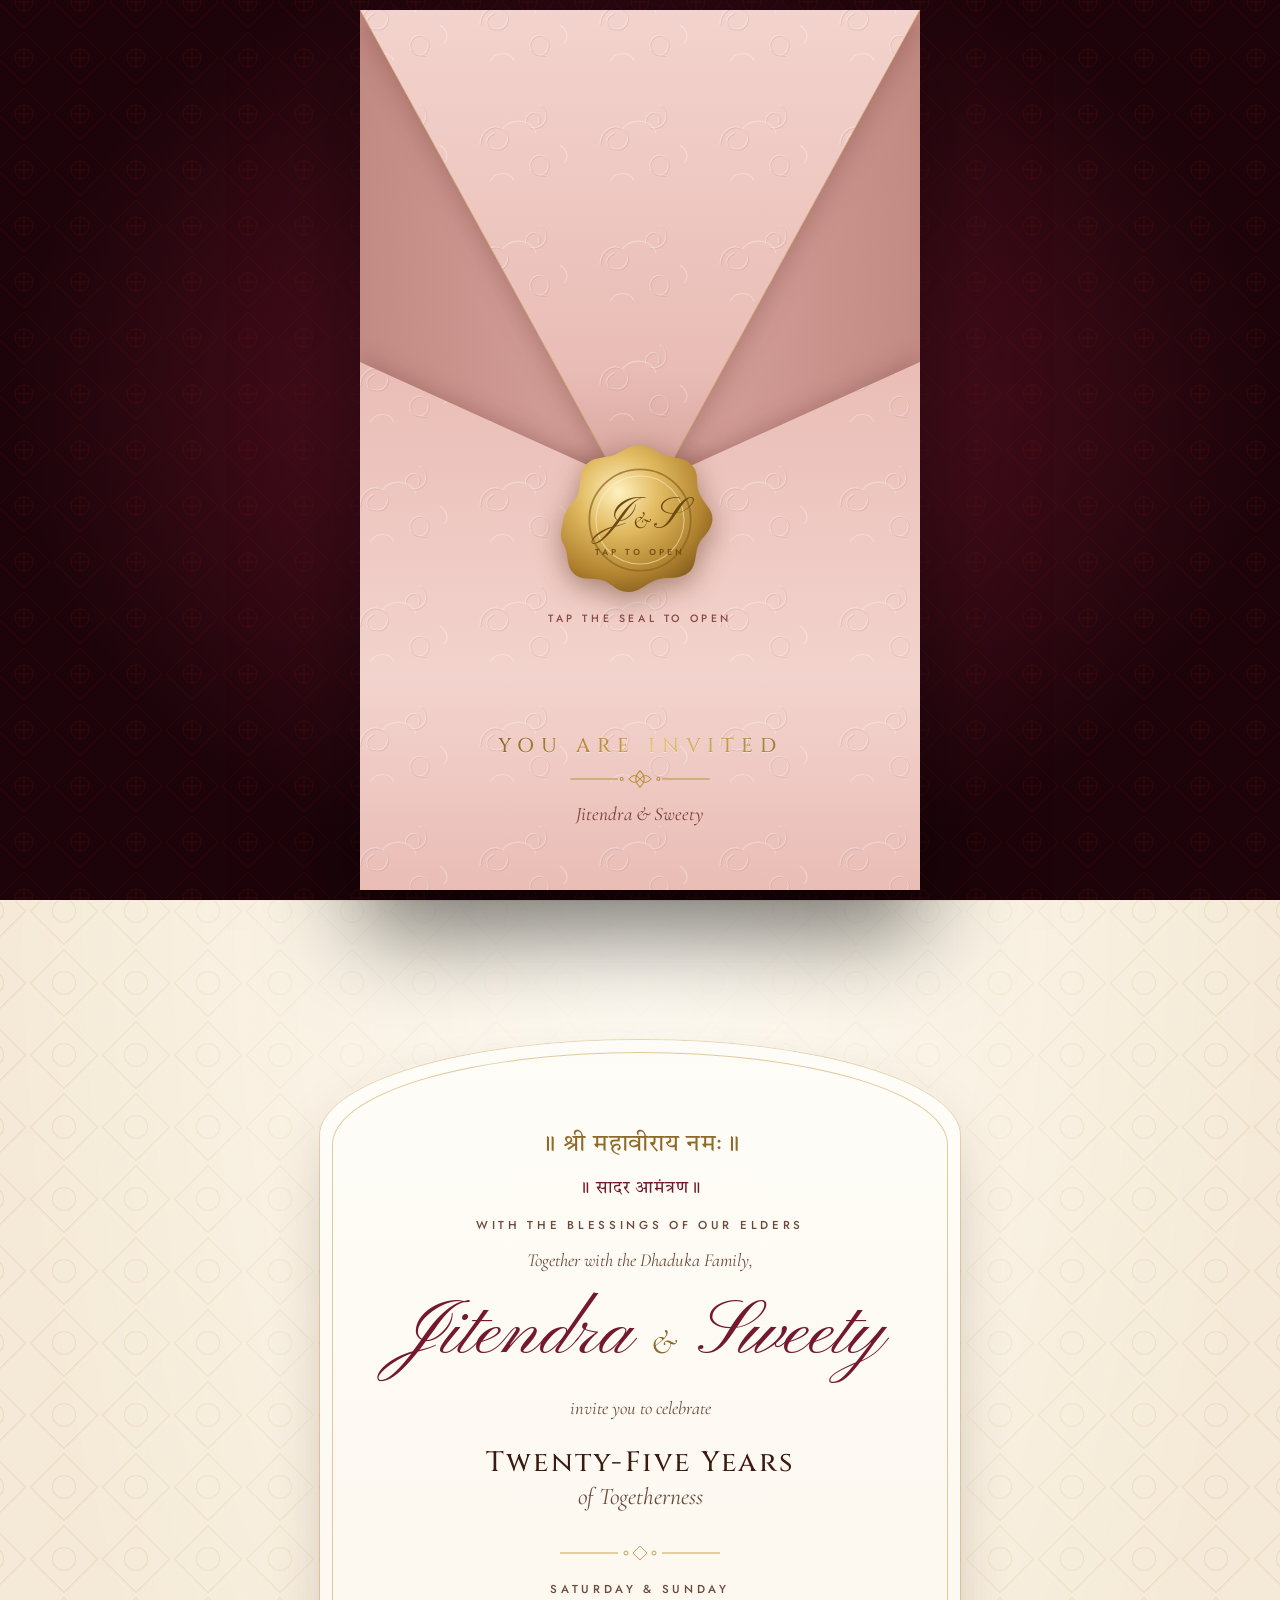
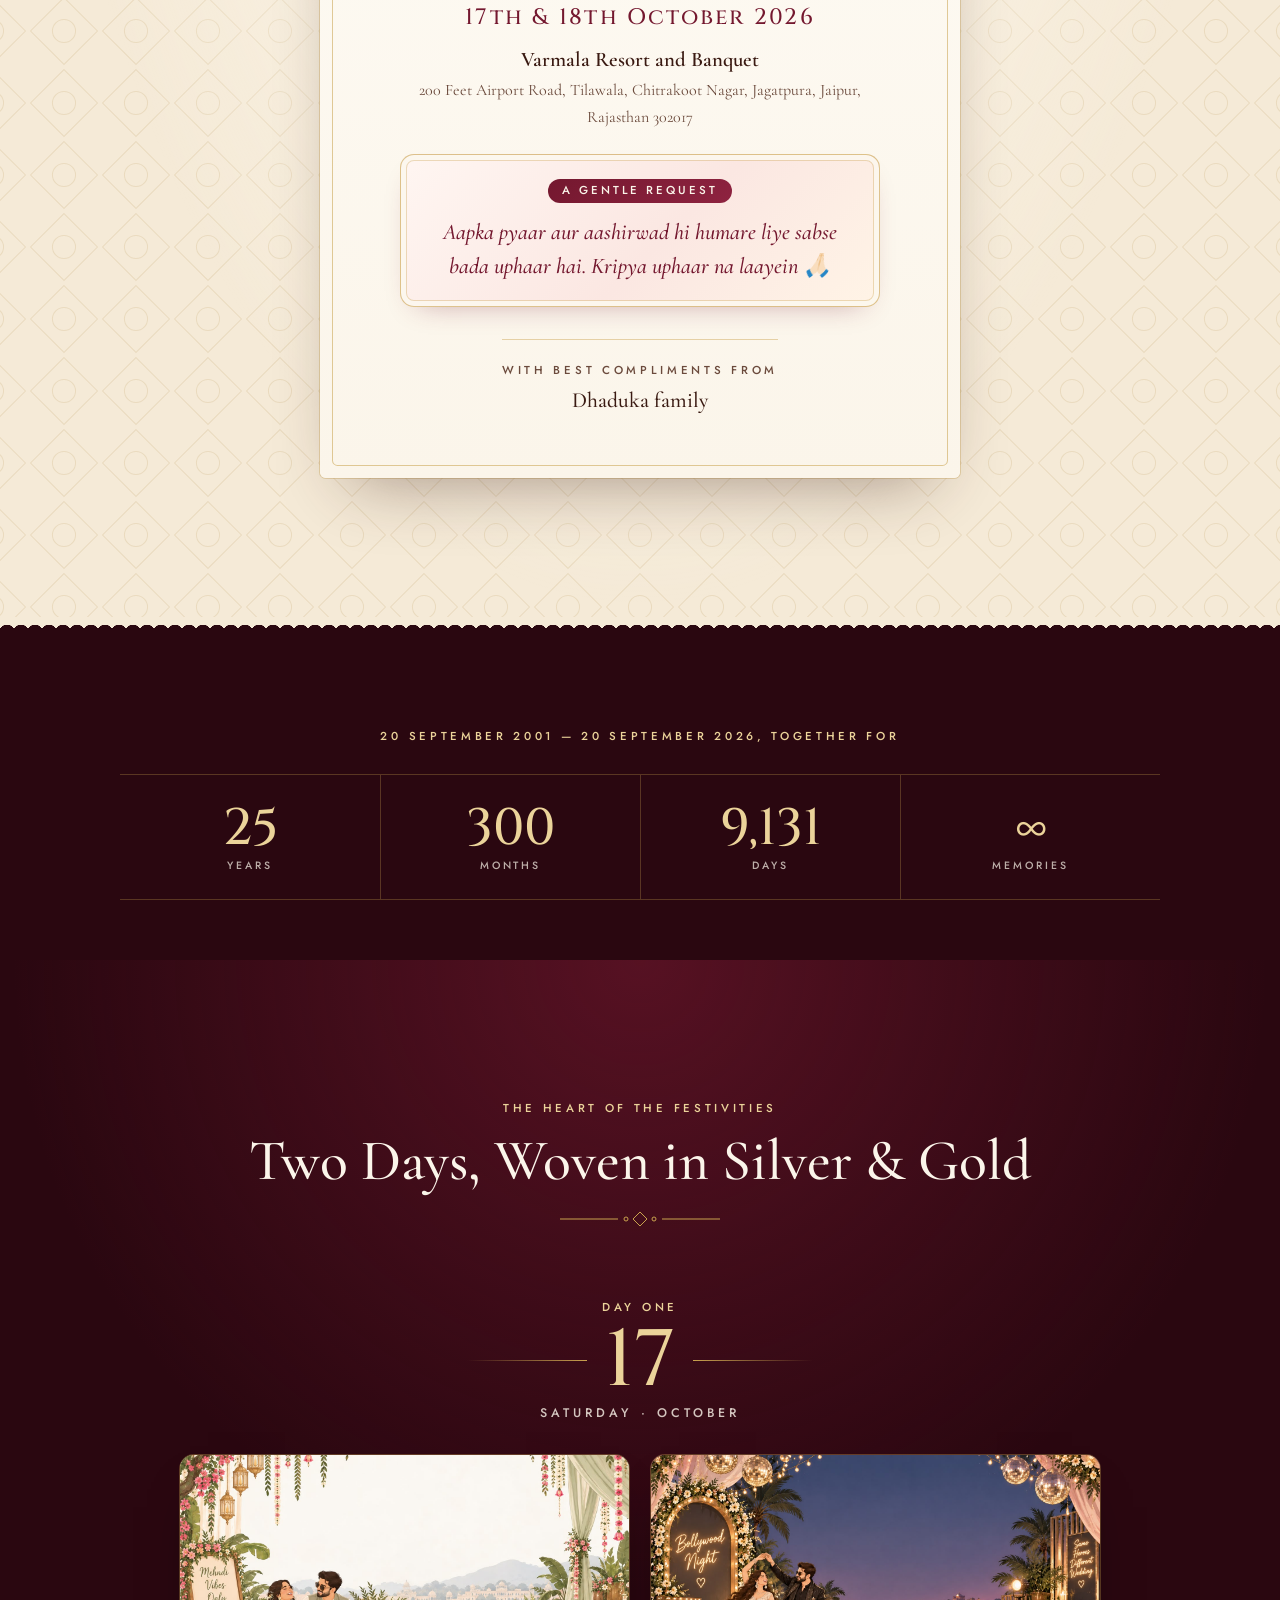
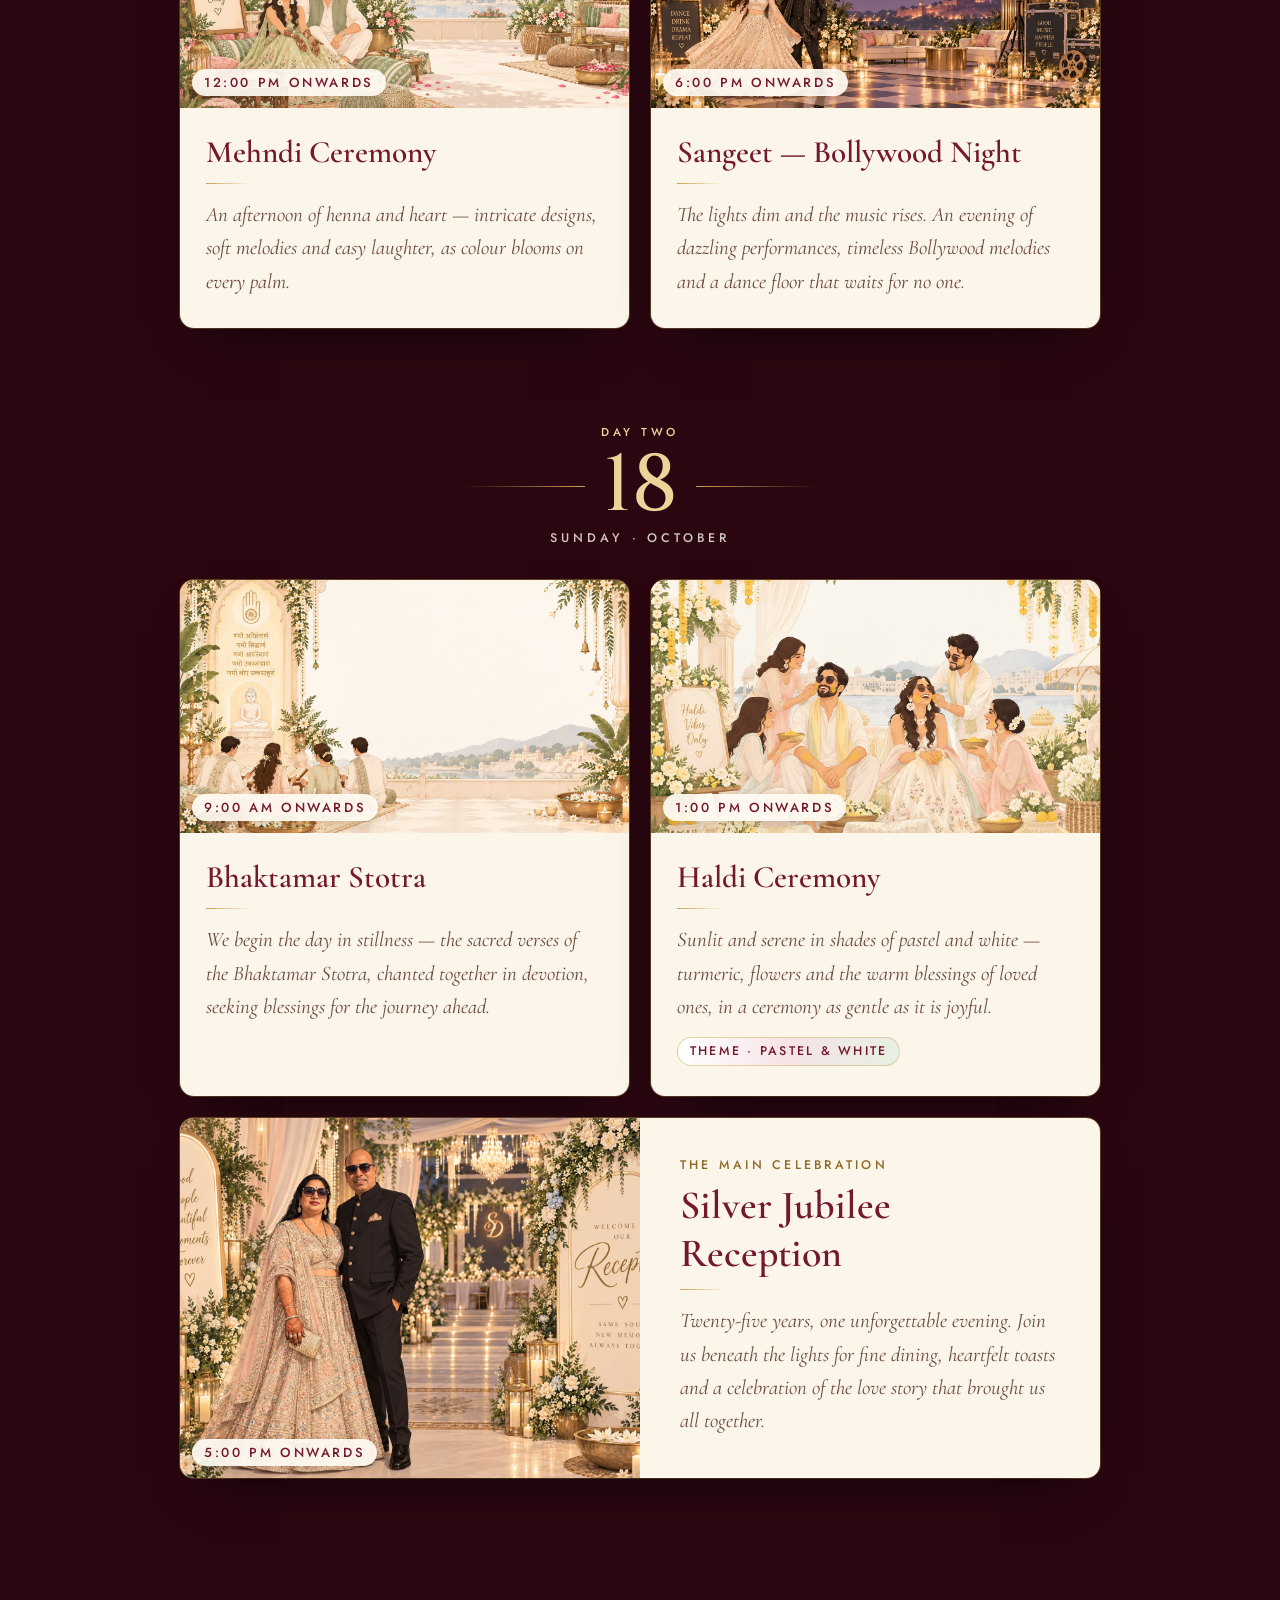
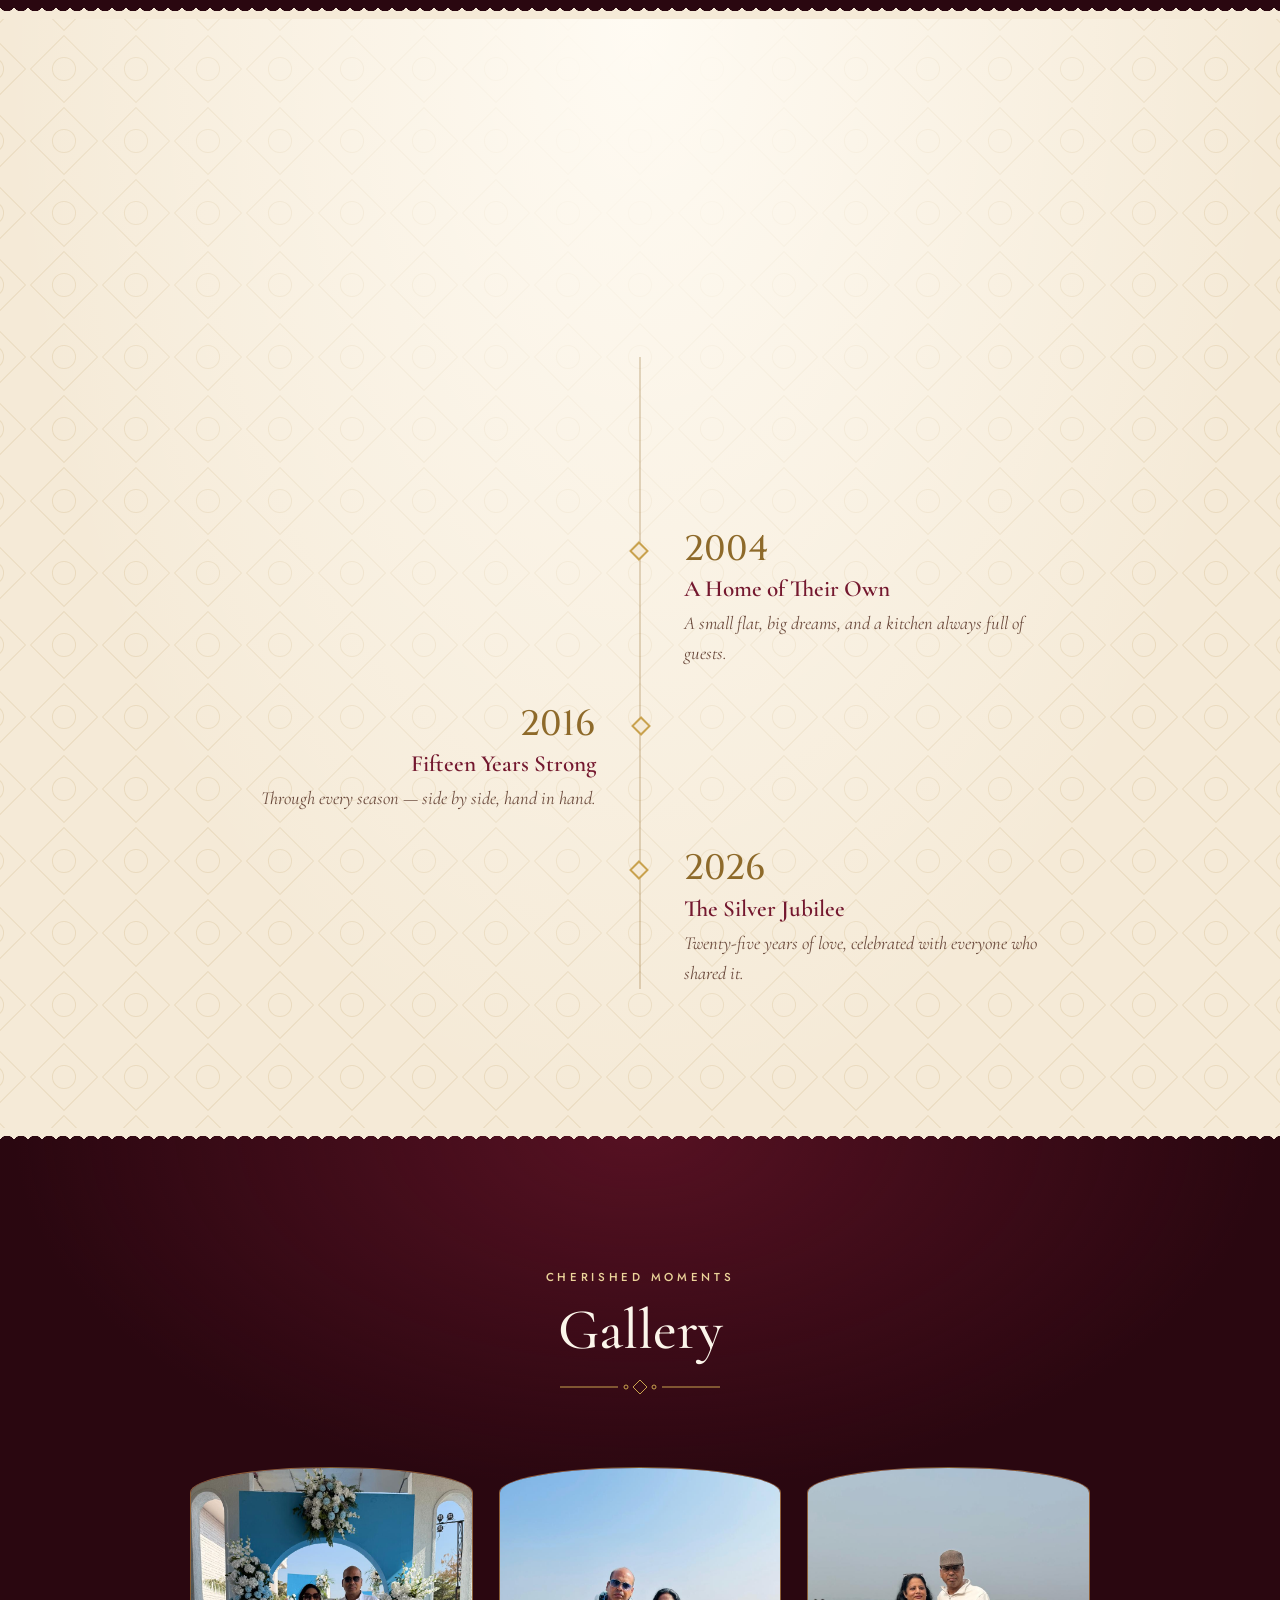
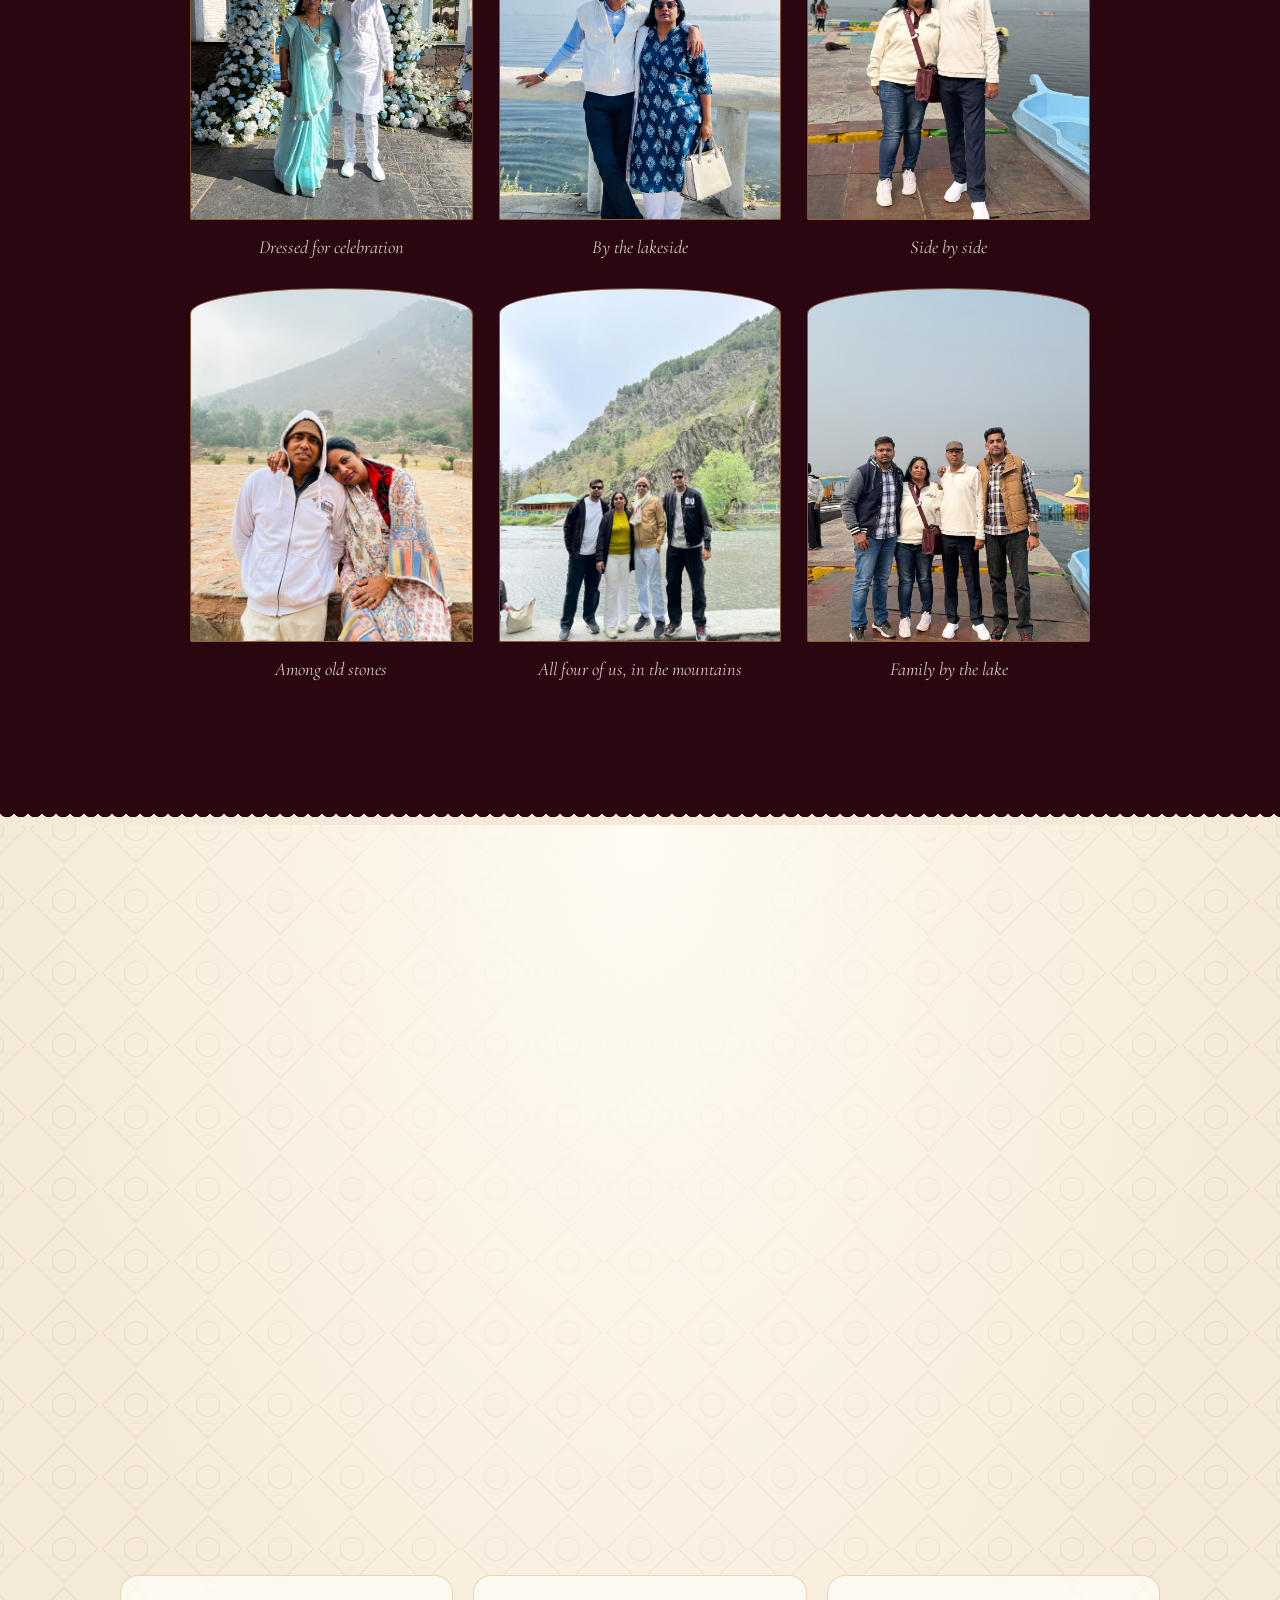
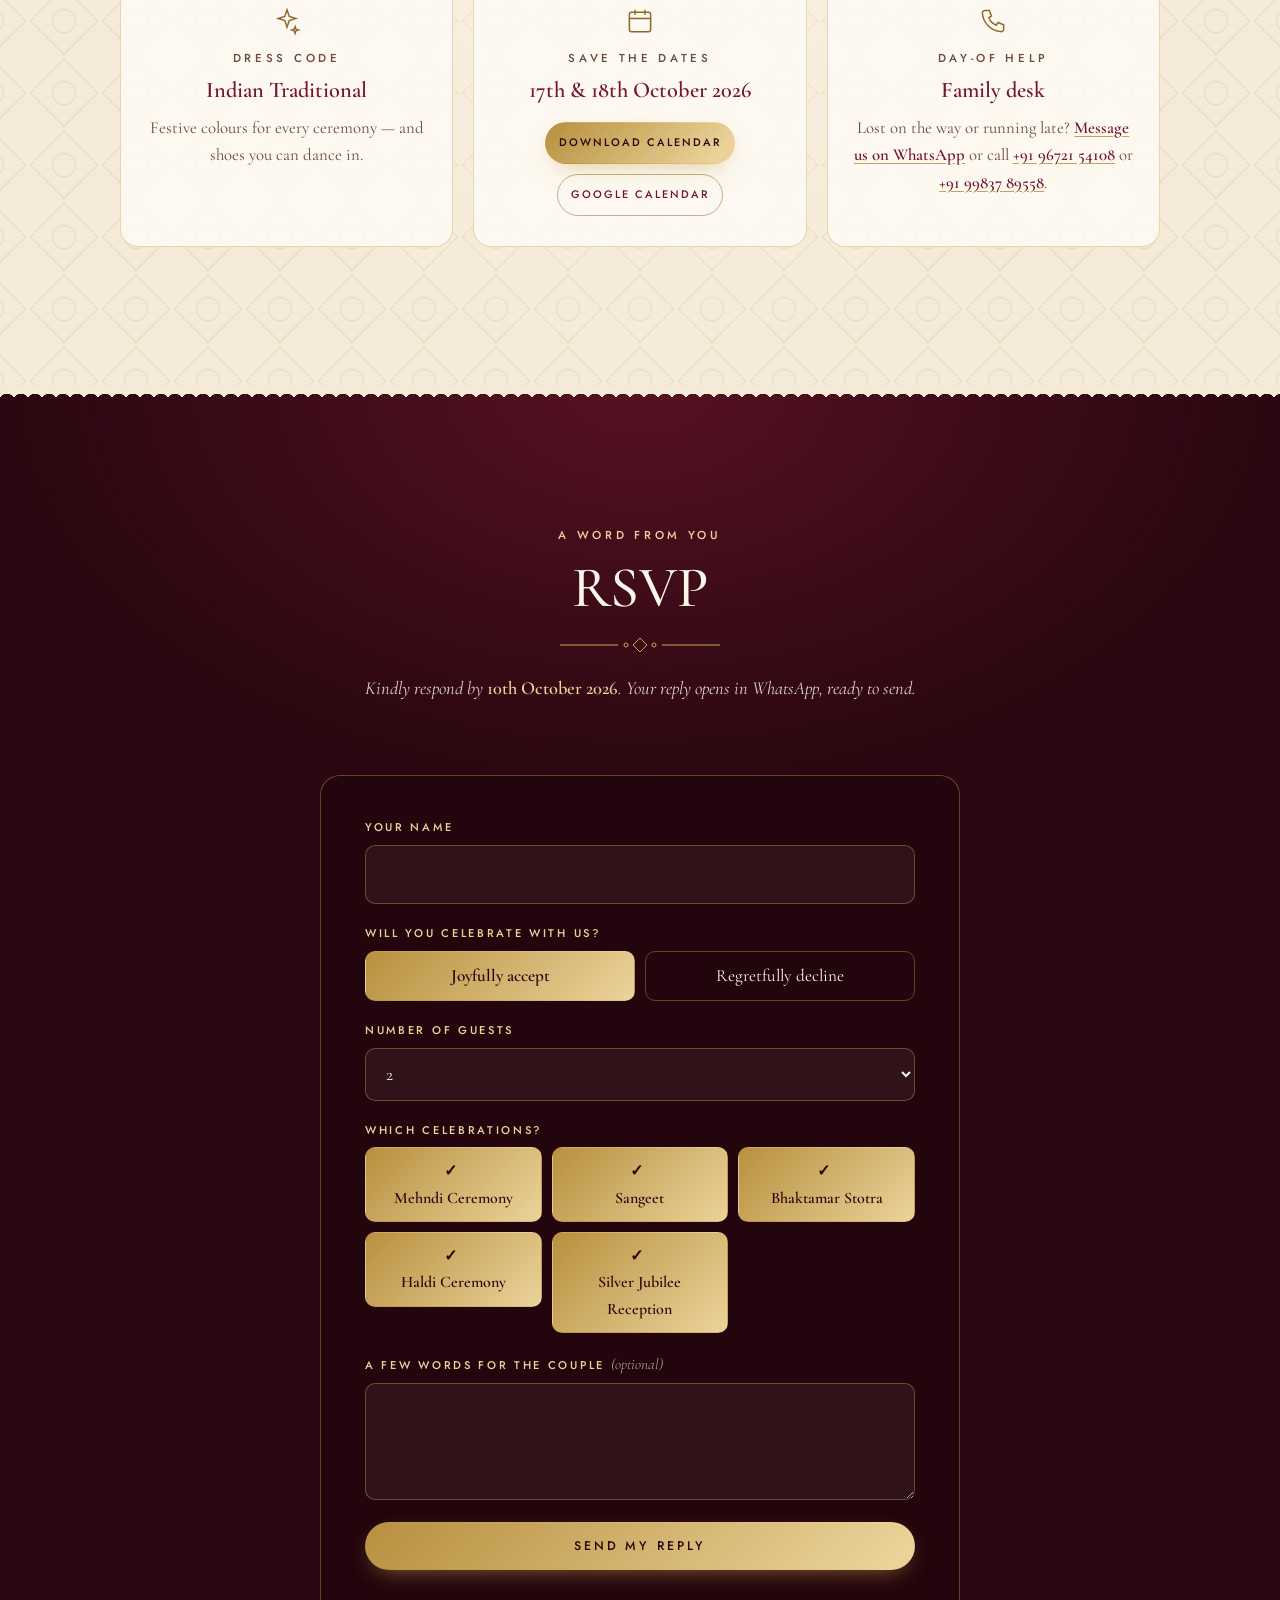
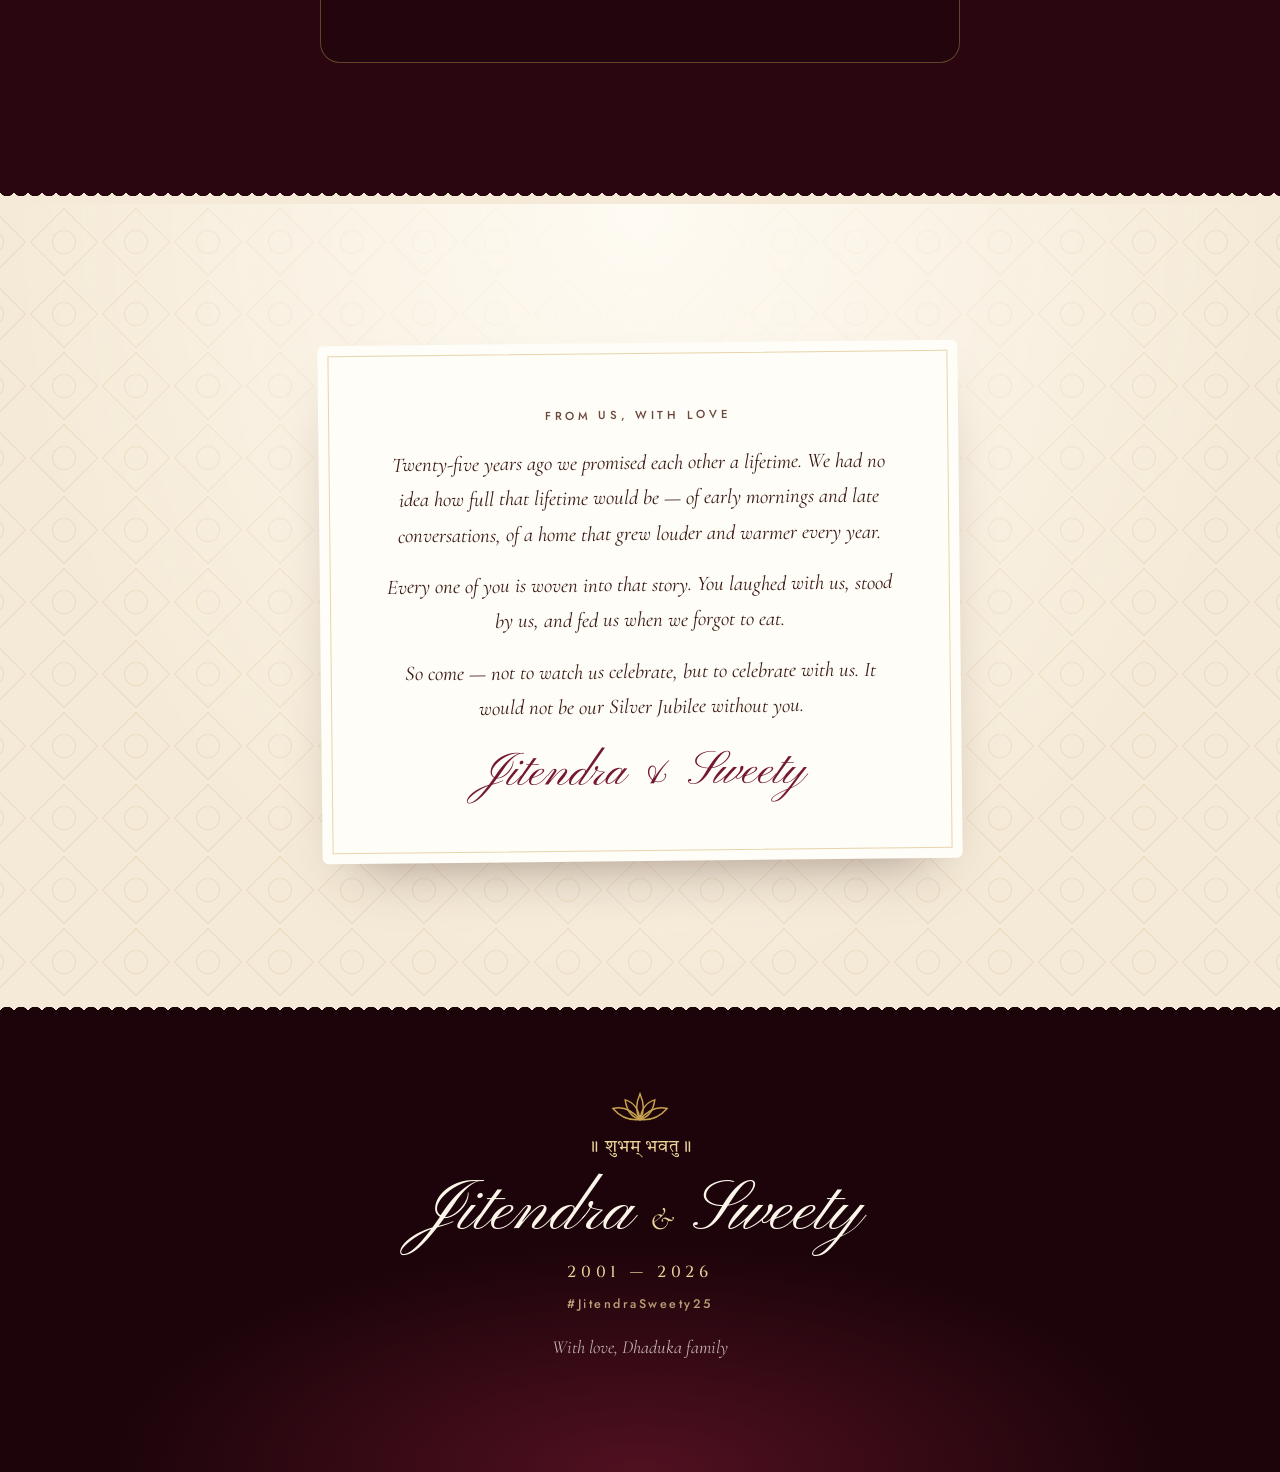
==== commit c86ae6fb: "Gallery: swap two couple photos for two family photos Remove photos 2 and 5; add the family photos b" ====
--- a/royal-maroon/index.html
+++ b/royal-maroon/index.html
@@ -245,11 +245,11 @@
 
       <div class="gallery">
         <figure class="frame reveal"><div class="frame__img"><img src="images/photo-1.jpg" alt="The couple in festive attire beneath a floral arch" loading="lazy" /></div><figcaption>Dressed for celebration</figcaption></figure>
-        <figure class="frame reveal"><div class="frame__img"><img src="images/photo-2.jpg" alt="The couple in a green meadow before snow-capped mountains" loading="lazy" /></div><figcaption>Among the mountains</figcaption></figure>
         <figure class="frame reveal"><div class="frame__img"><img src="images/photo-3.jpg" alt="The couple by a lakeside railing" loading="lazy" /></div><figcaption>By the lakeside</figcaption></figure>
         <figure class="frame reveal"><div class="frame__img"><img src="images/photo-4.jpg" alt="The couple on a boat jetty" loading="lazy" /></div><figcaption>Side by side</figcaption></figure>
-        <figure class="frame reveal"><div class="frame__img"><img src="images/photo-5.jpg" alt="The couple among green trees on a hillside" loading="lazy" /></div><figcaption>In the green hills</figcaption></figure>
         <figure class="frame reveal"><div class="frame__img"><img src="images/photo-6.jpg" alt="The couple resting together among old stone ruins" loading="lazy" /></div><figcaption>Among old stones</figcaption></figure>
+        <figure class="frame frame--family reveal"><div class="frame__img"><img src="images/family-1.jpg" alt="Jitendra and Sweety with their sons by a river in the mountains" loading="lazy" /></div><figcaption>All four of us, in the mountains</figcaption></figure>
+        <figure class="frame frame--family reveal"><div class="frame__img"><img src="images/family-2.jpg" alt="Jitendra and Sweety with their sons on a lakeside jetty" loading="lazy" /></div><figcaption>Family by the lake</figcaption></figure>
       </div>
     </div>
   </section>
--- a/royal-maroon/css/styles.css
+++ b/royal-maroon/css/styles.css
@@ -557,6 +557,8 @@
   border: 1px solid rgba(201, 162, 78, .55);
   background: linear-gradient(160deg, var(--maroon-700), var(--maroon-950));
 }
+/* the family photos: people stand low in the frame */
+.frame--family .frame__img img { object-position: center 78%; }
 .frame--tall .frame__img { aspect-ratio: 3 / 4.4; }
 .frame__img img { width: 100%; height: 100%; object-fit: cover; object-position: center 60%; transition: transform 1.2s var(--ease); }
 .frame:hover img { transform: scale(1.05); }
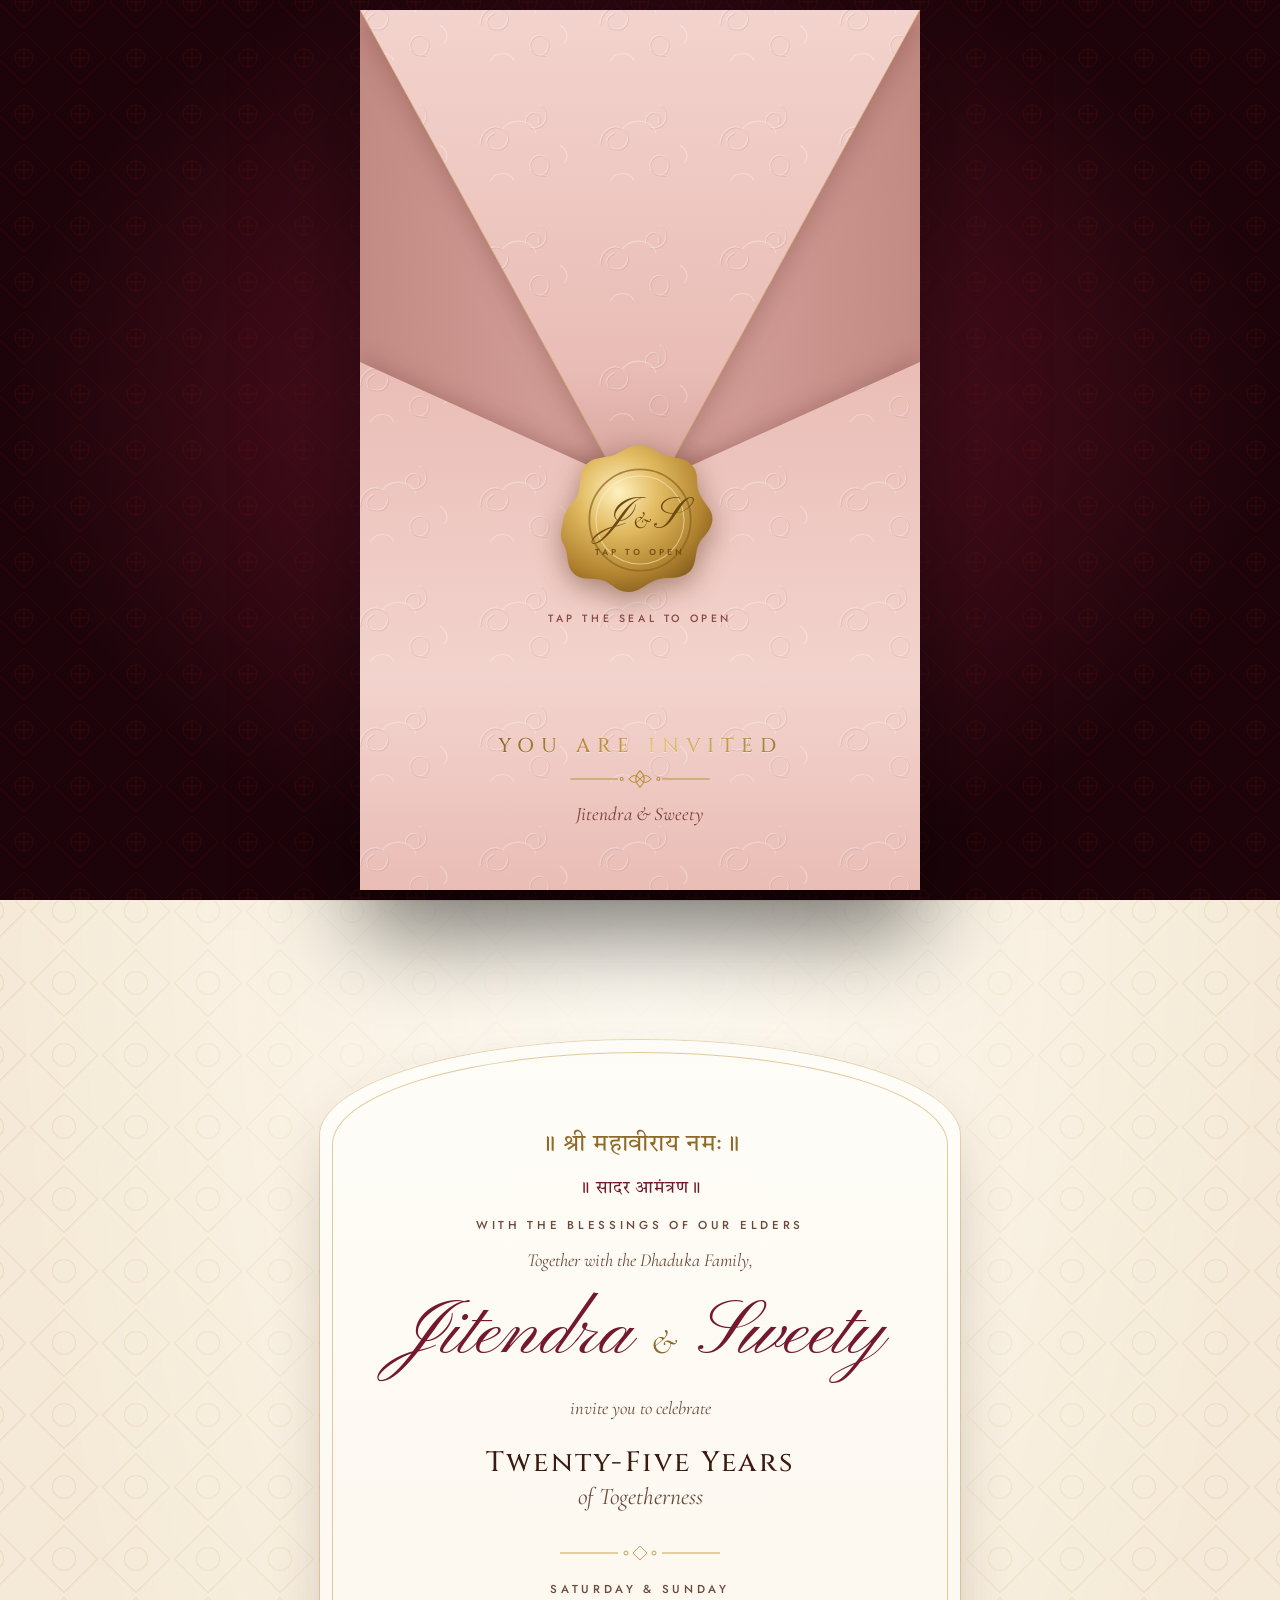
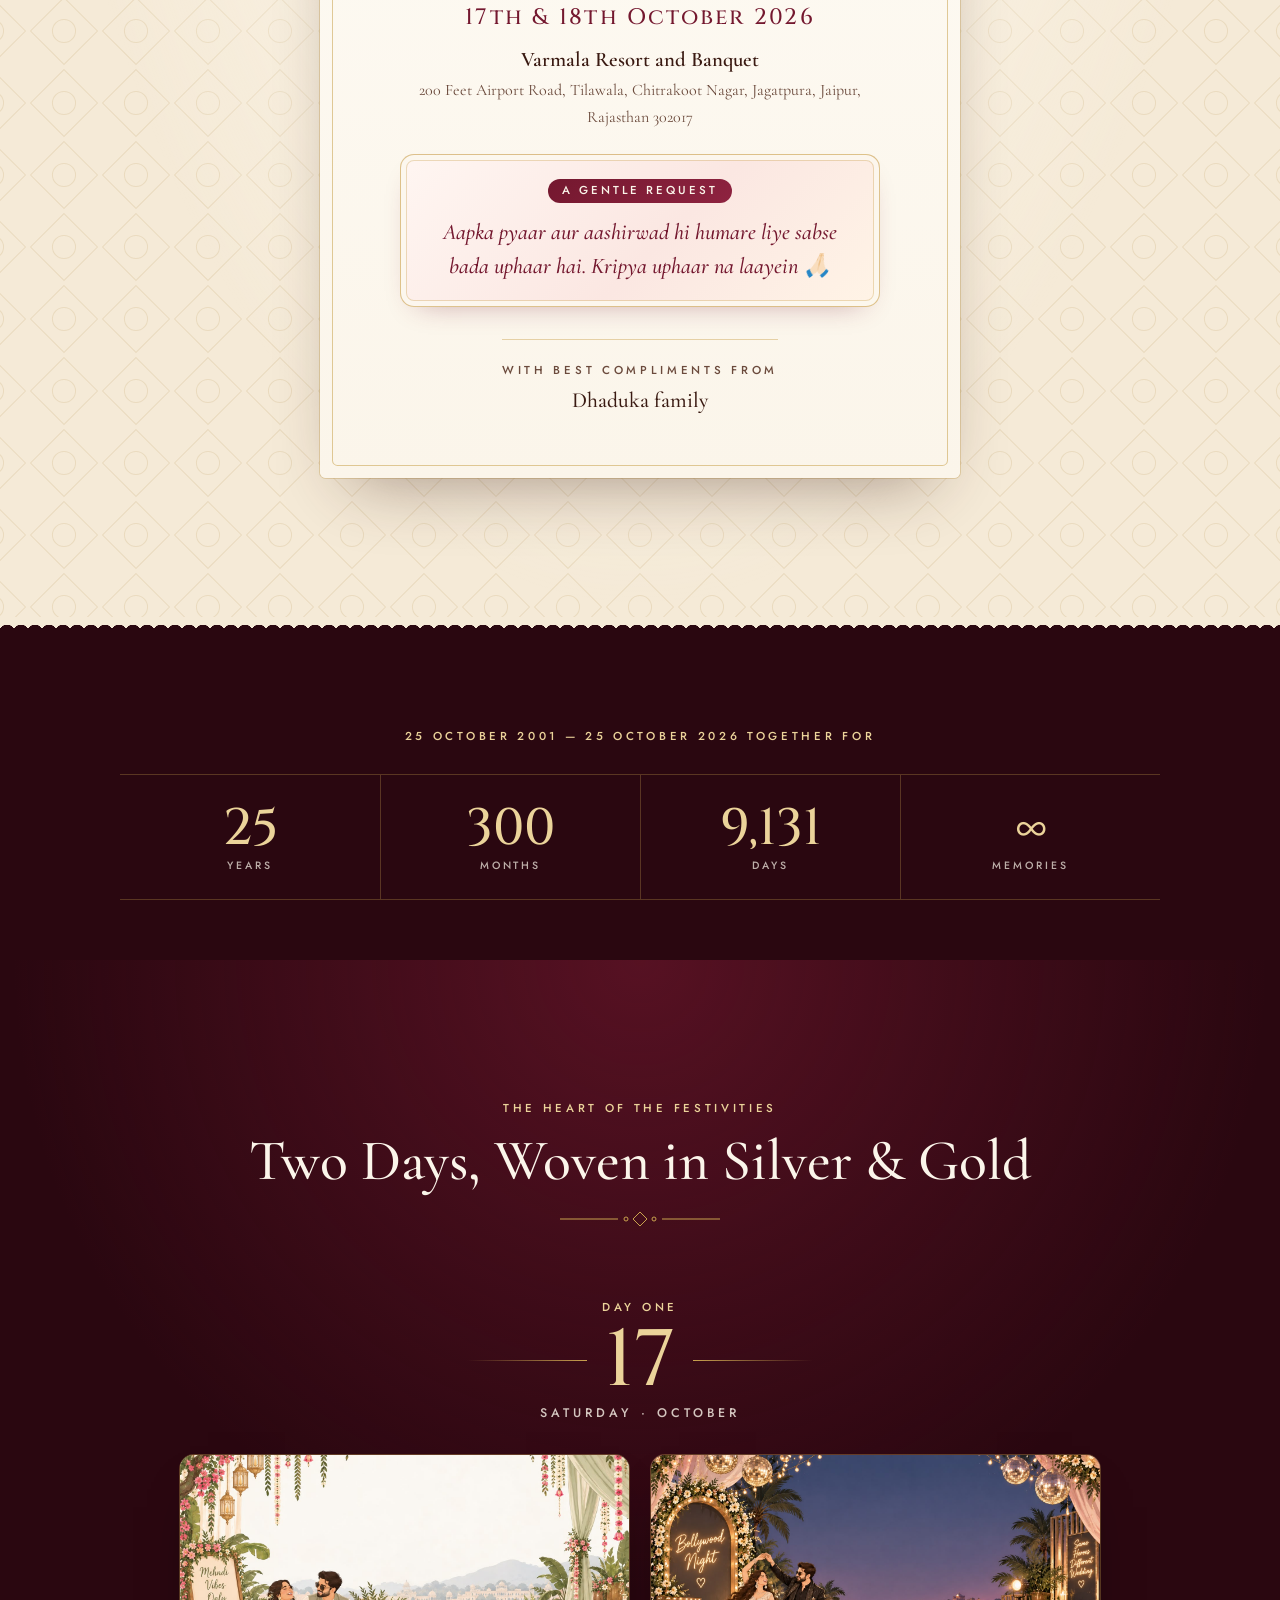
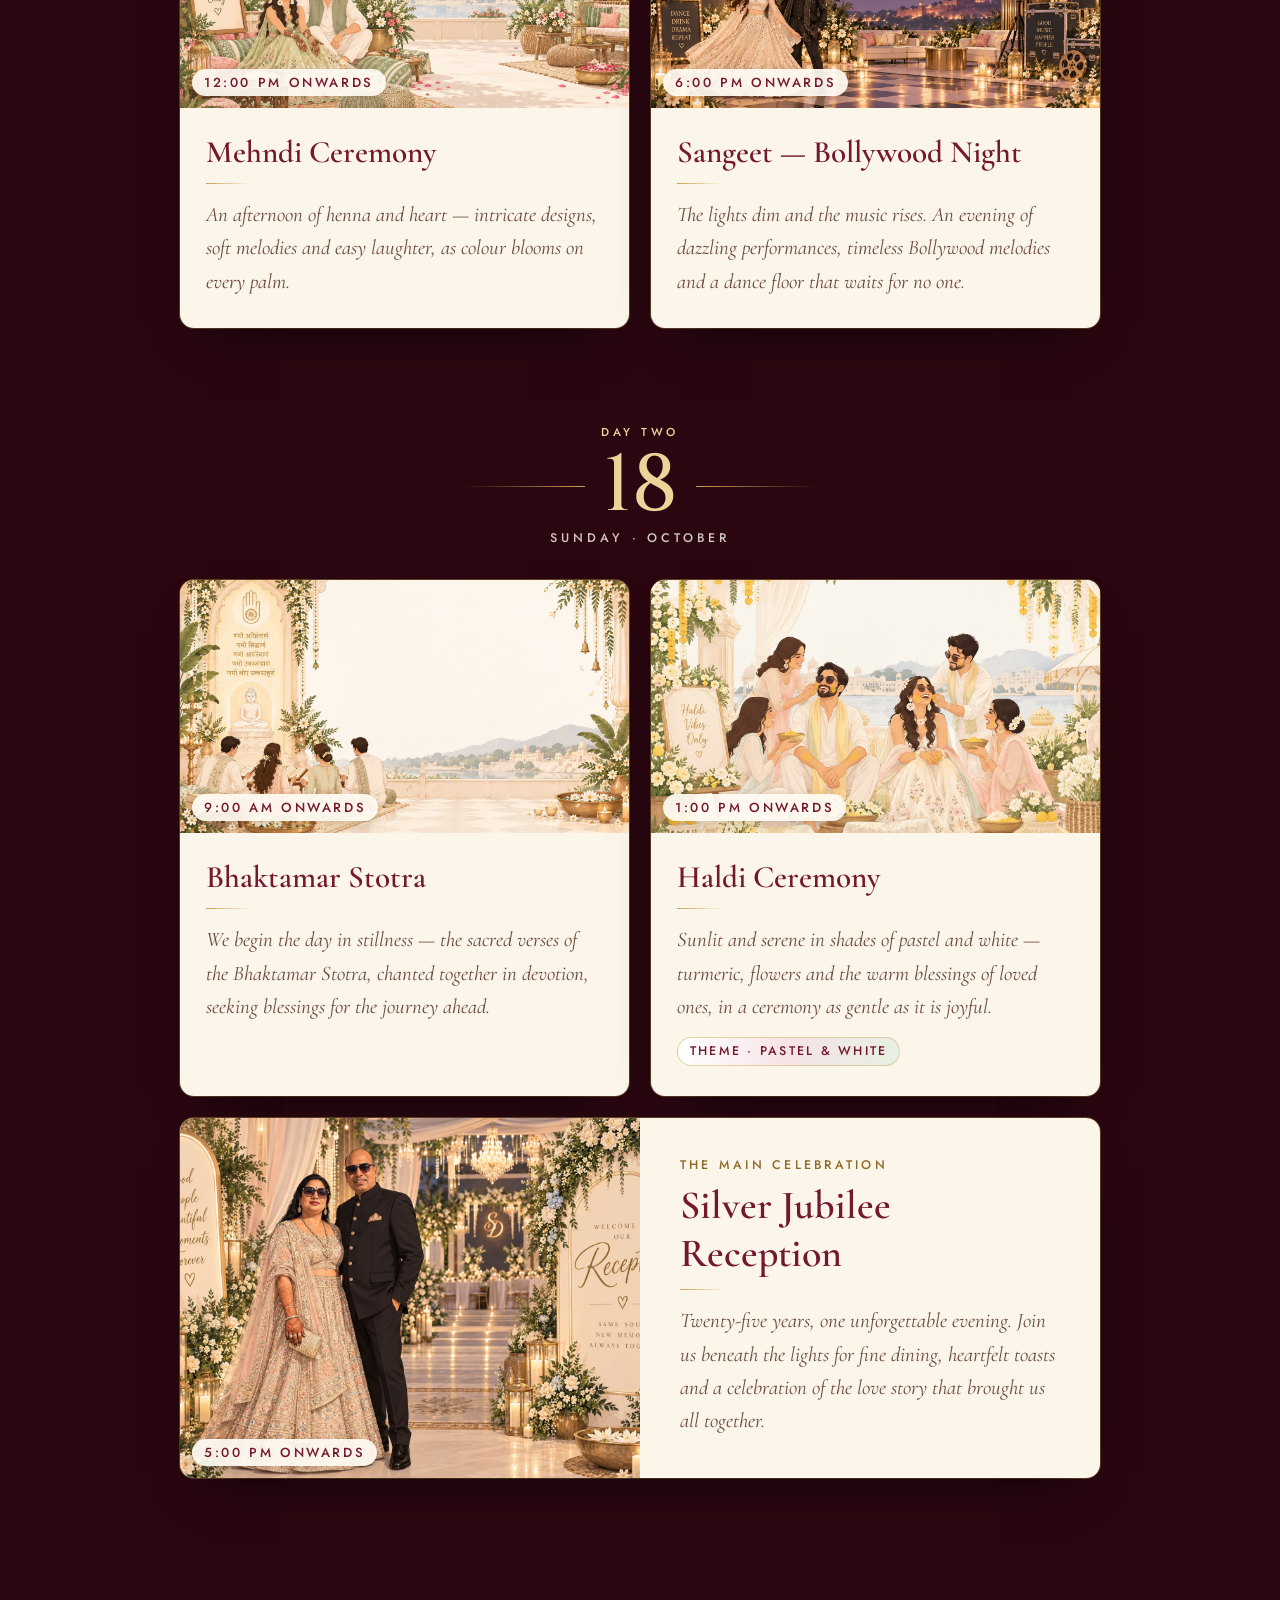
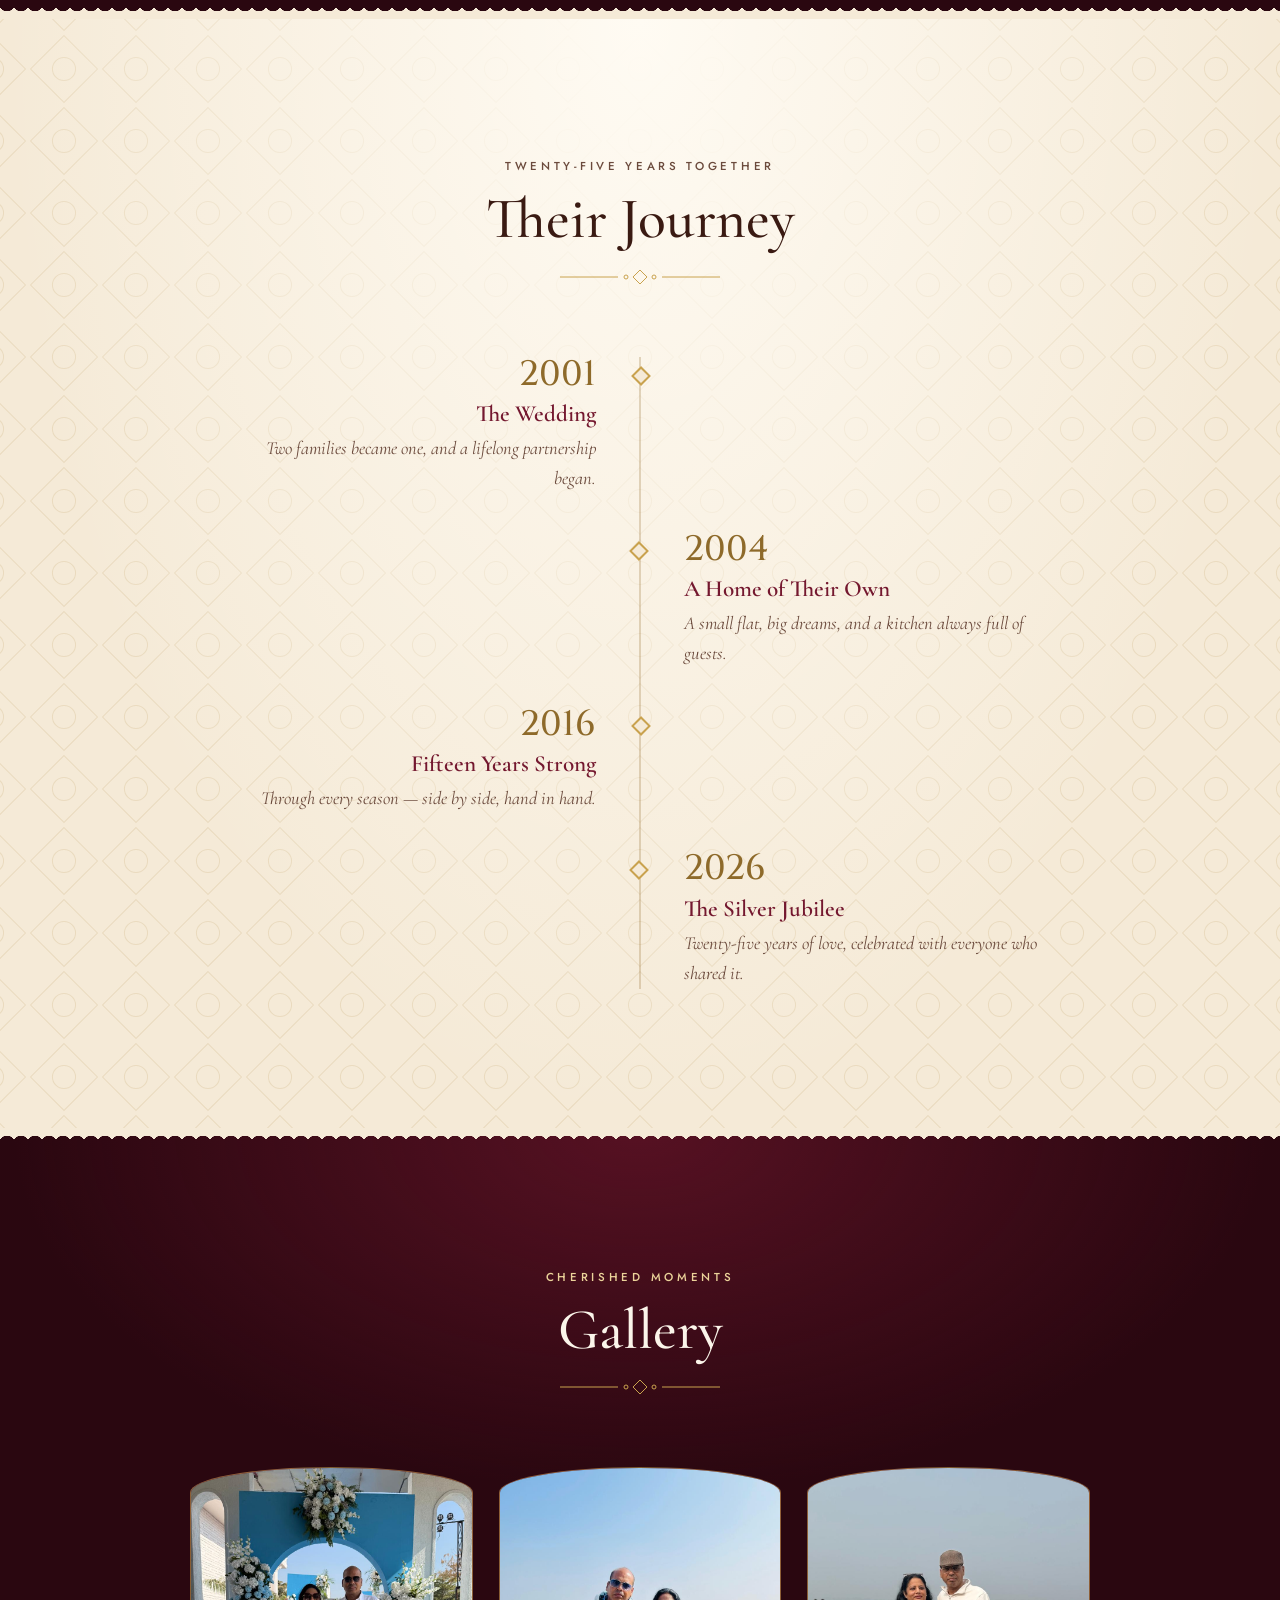
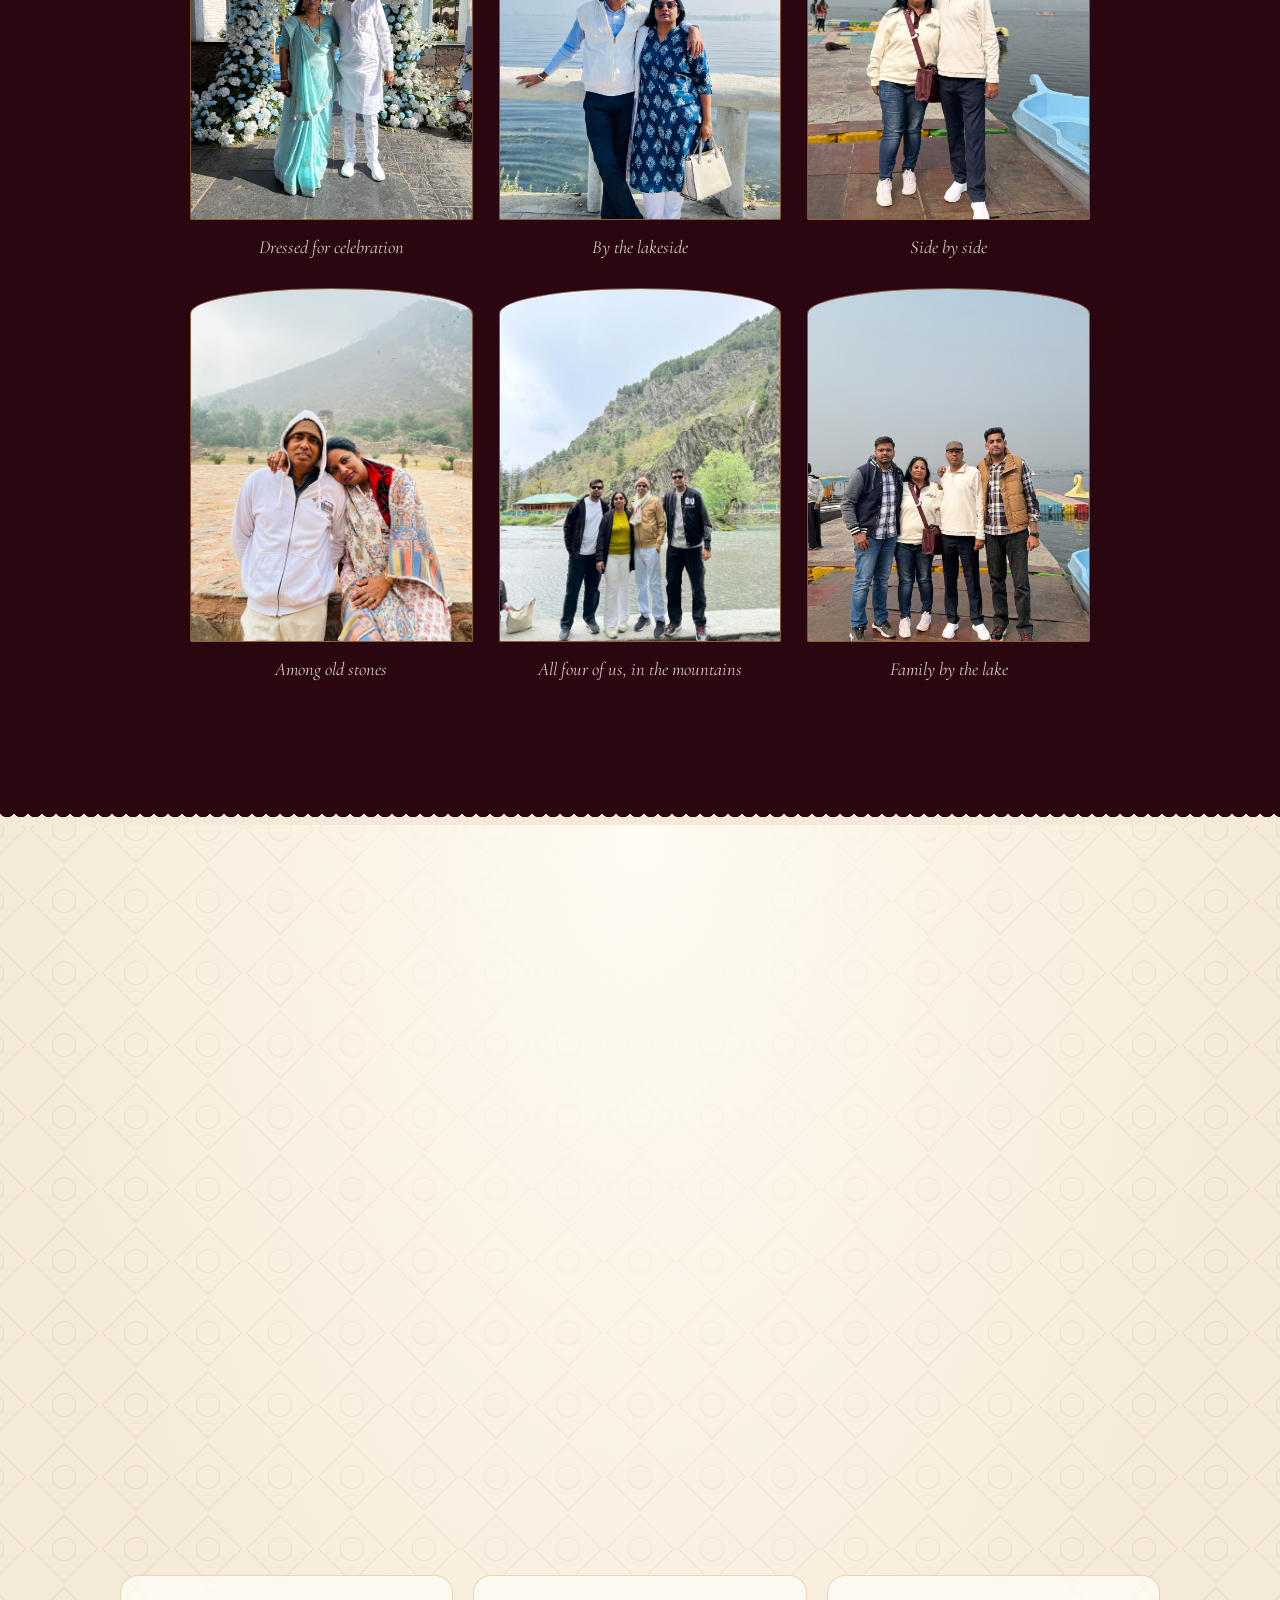
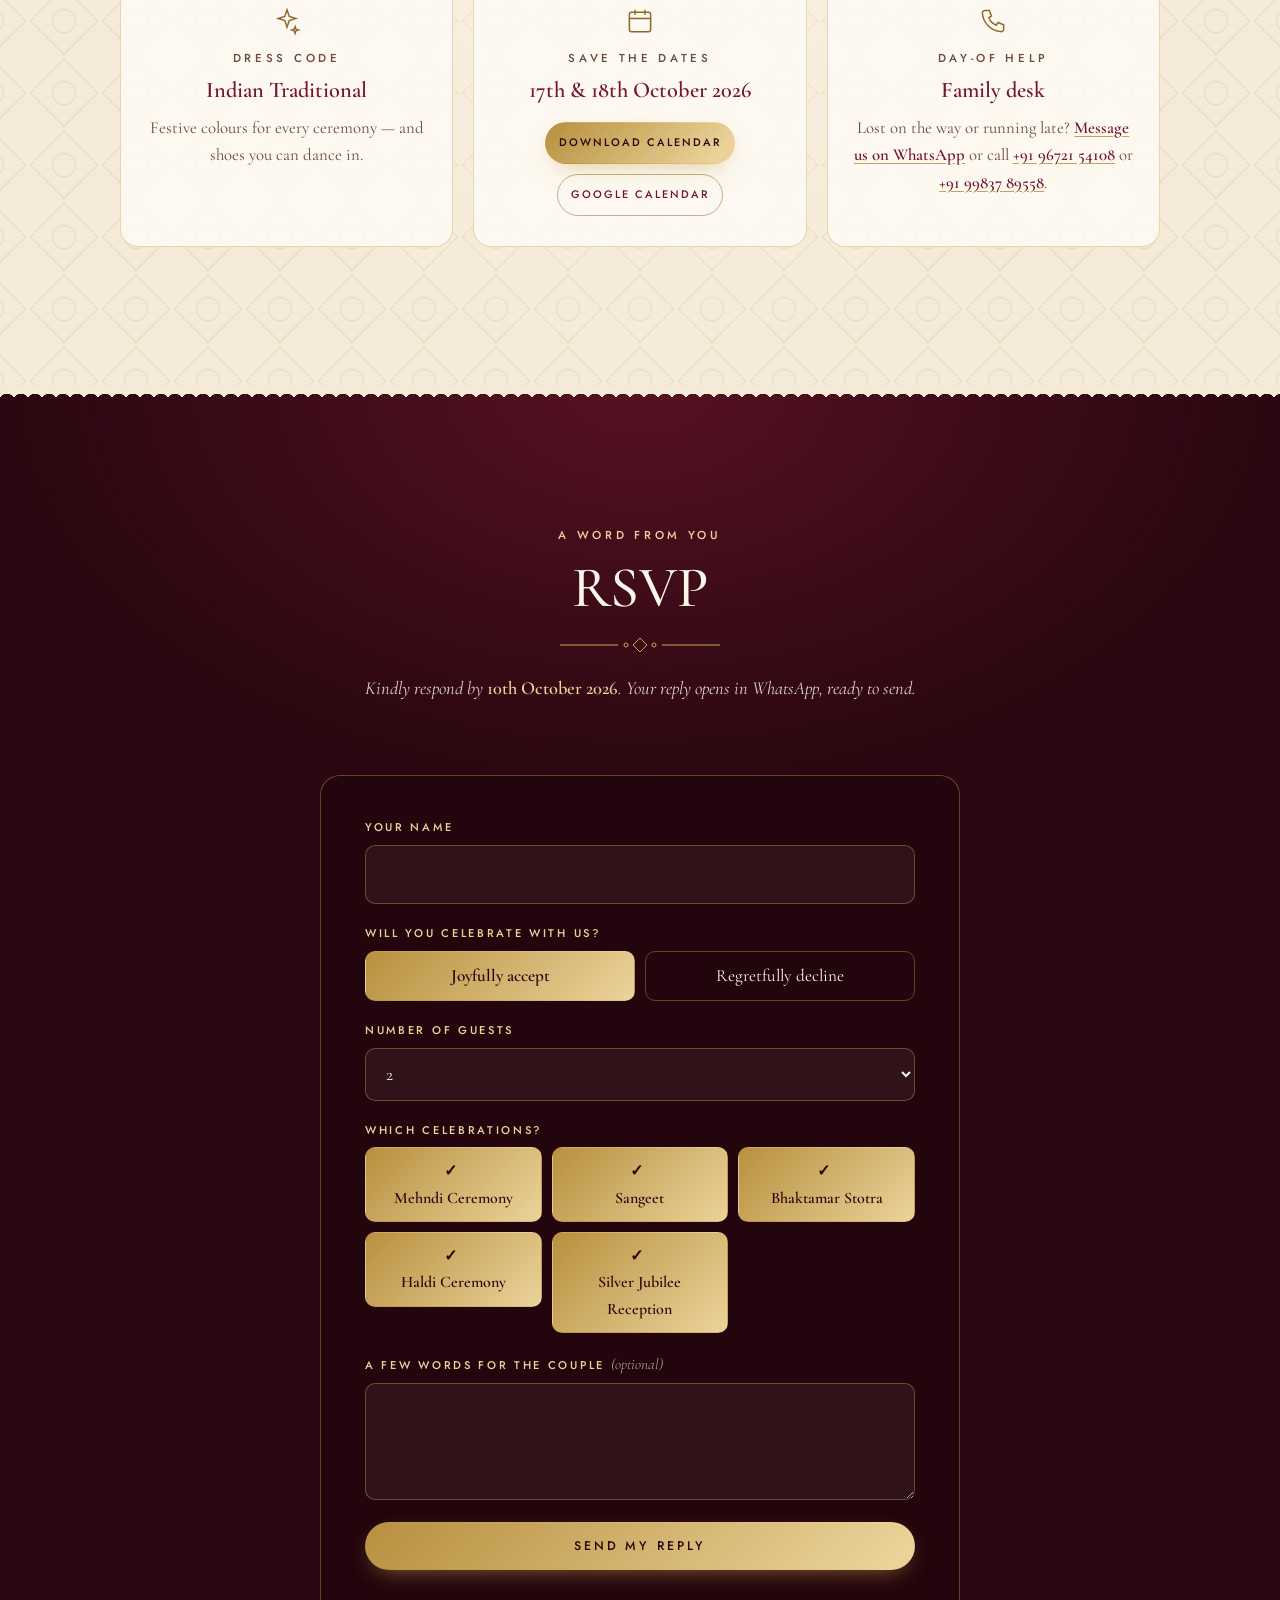
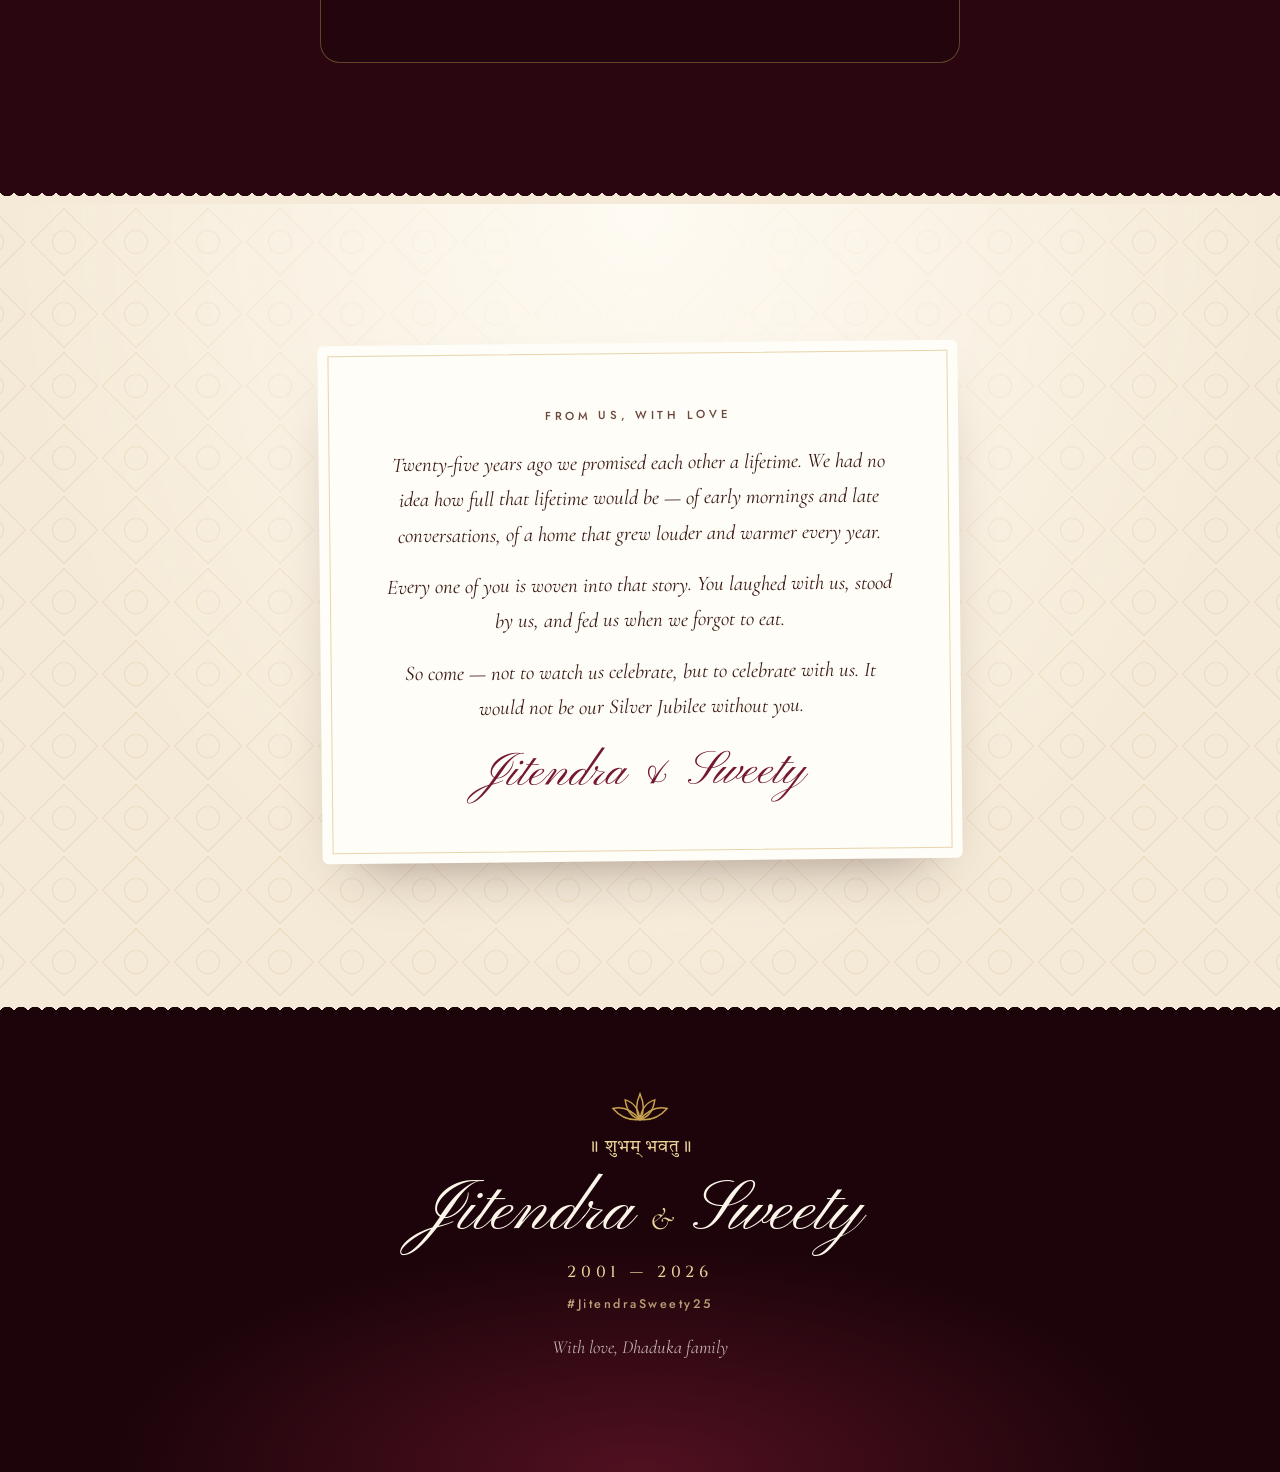
==== commit 34380091: "Add a reception-only invitation at /reception; wedding date 25 Oct 2001 The same site, showing only " ====
--- a/royal-maroon/index.html
+++ b/royal-maroon/index.html
@@ -9,7 +9,7 @@
 <meta name="theme-color" content="#2A0710" />
 <meta property="og:title" content="Jitendra &amp; Sweety · Silver Jubilee" />
 <meta property="og:description" content="Celebrating 25 Years of Togetherness · 17th &amp; 18th October 2026 · Varmala Resort and Banquet, Jaipur" />
-<meta property="og:image" content="images/hero.jpg" />
+<meta property="og:image" content="https://silver-jubliee-pi.vercel.app/images/hero.jpg" />
 
 <link rel="preconnect" href="https://fonts.googleapis.com" />
 <link rel="preconnect" href="https://fonts.gstatic.com" crossorigin />
@@ -193,7 +193,7 @@
     <div class="wrap">
       <header class="heading reveal">
         <p class="label label--gold">The heart of the festivities</p>
-        <h2>Two Days, Woven in Silver &amp; Gold</h2>
+        <h2 data-bind="programmeTitle">Two Days, Woven in Silver &amp; Gold</h2>
         <svg class="rule" aria-hidden="true"><use href="#divider"/></svg>
       </header>
       <div class="programme" id="programme"></div>
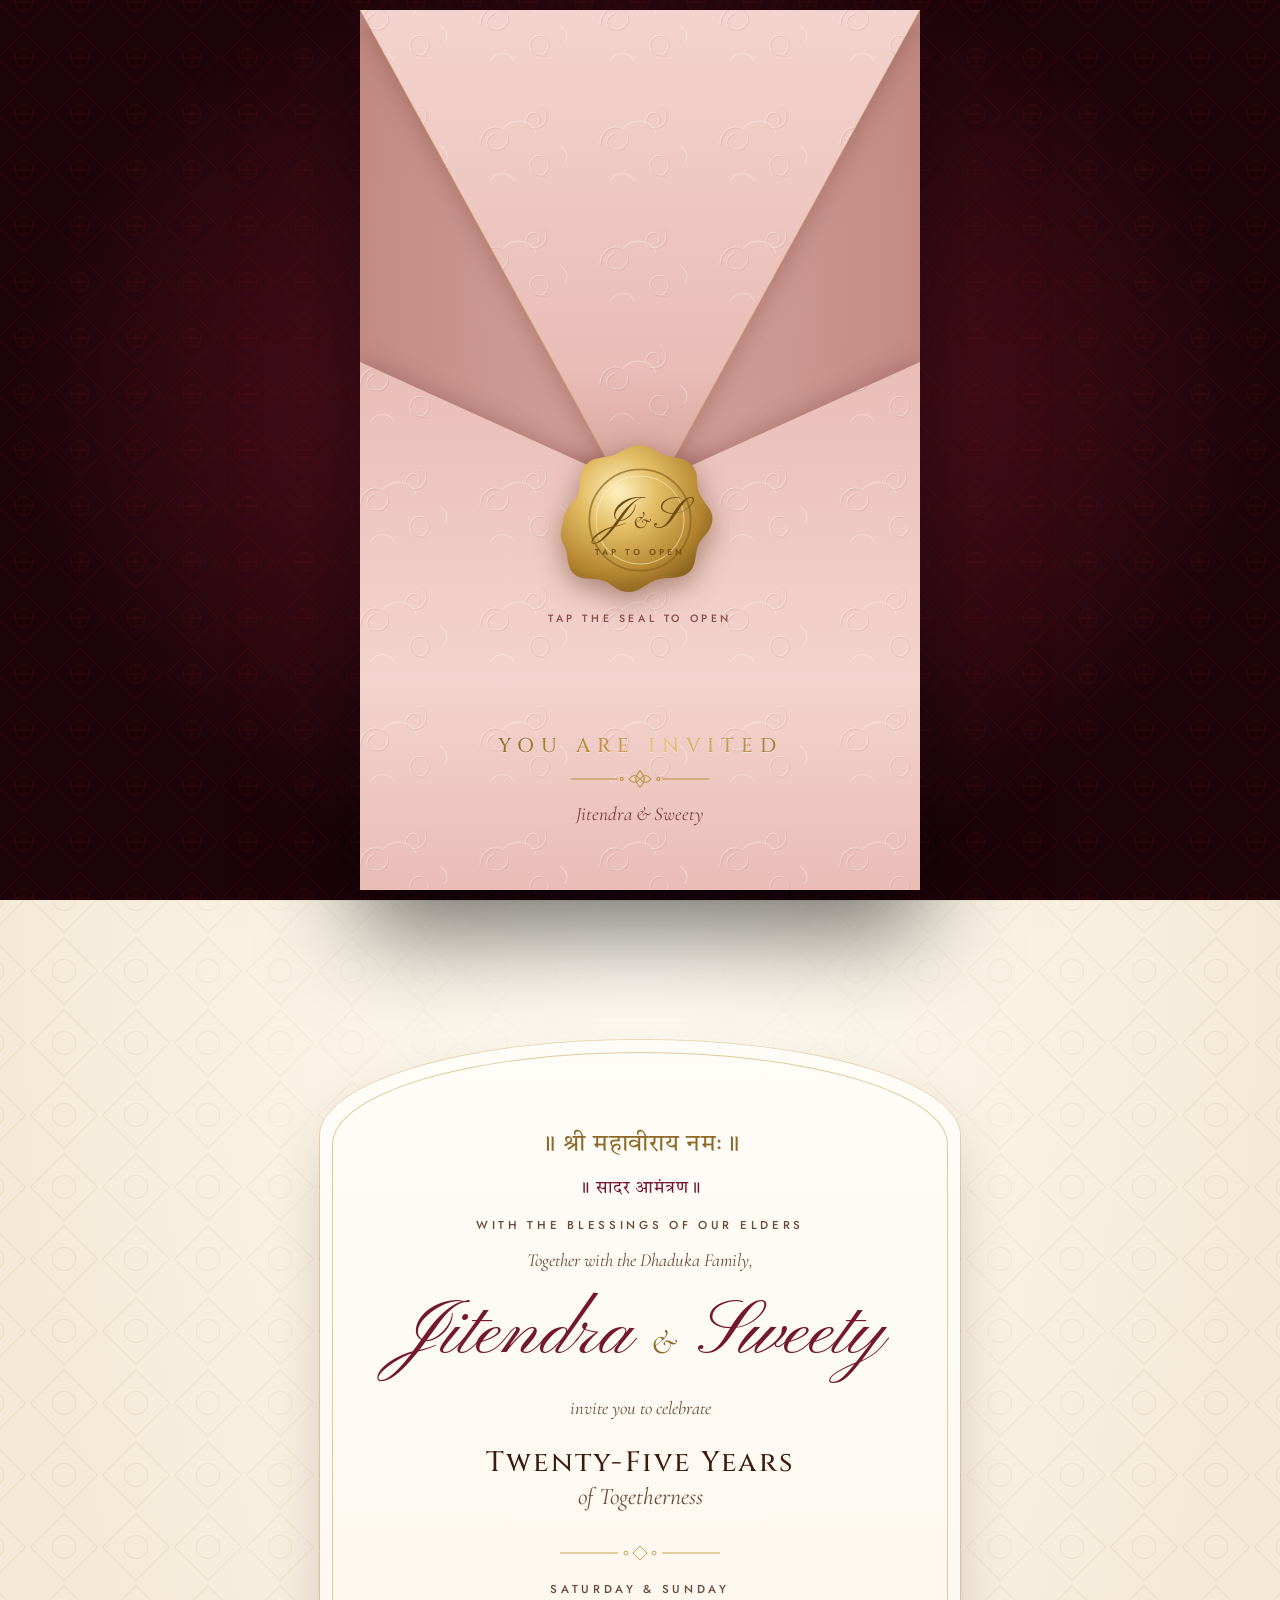
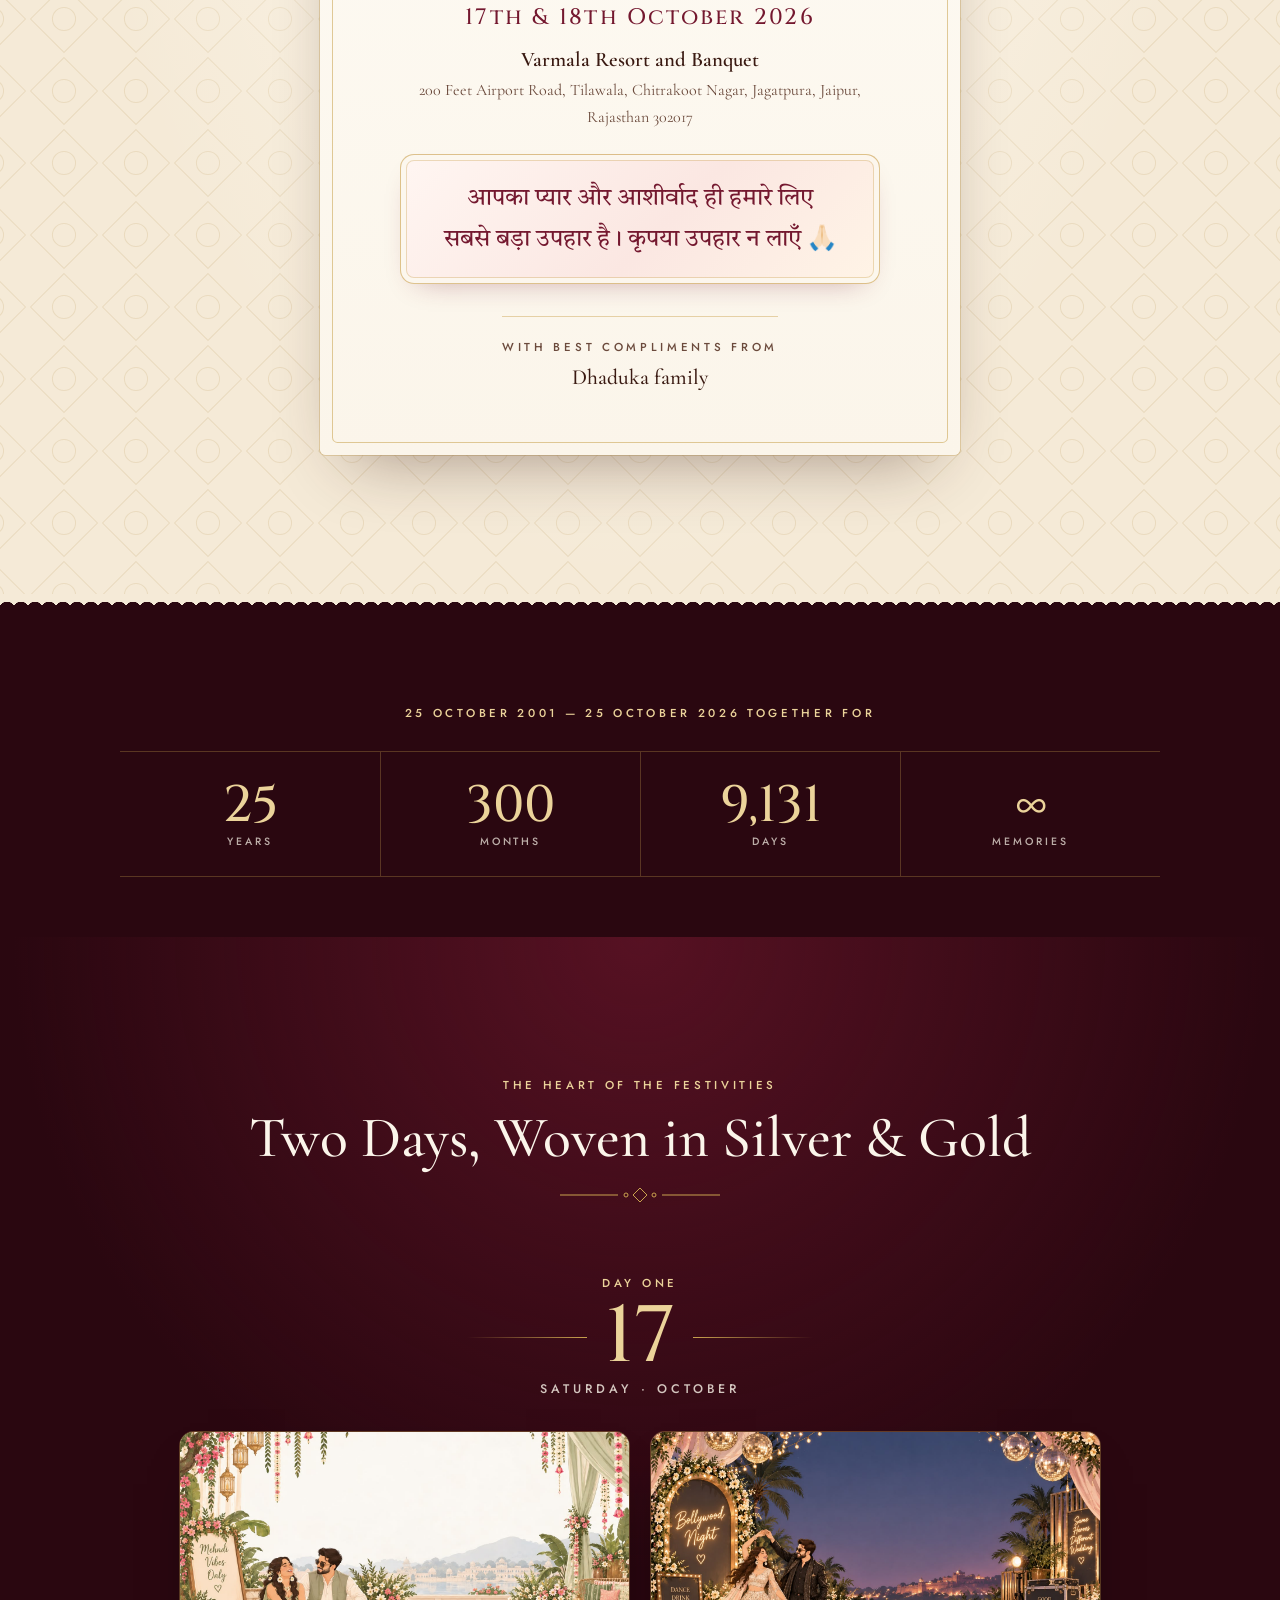
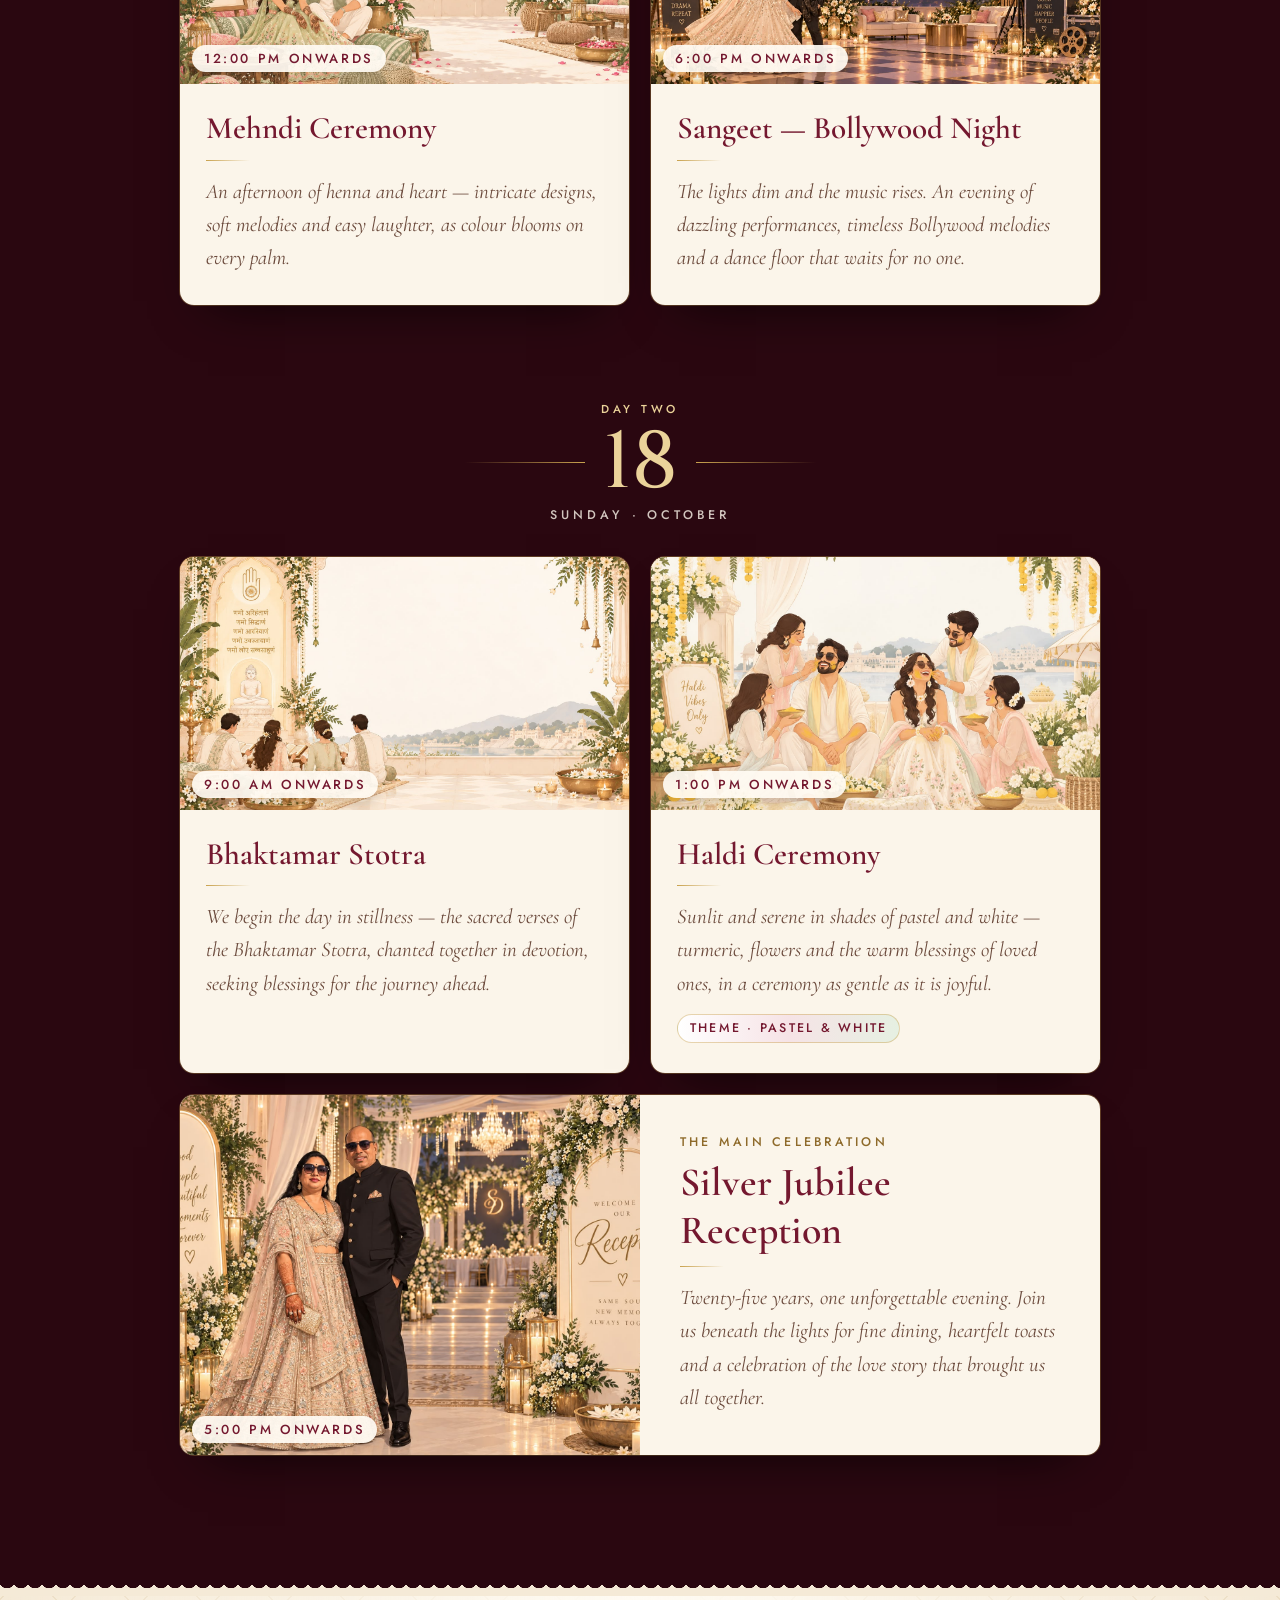
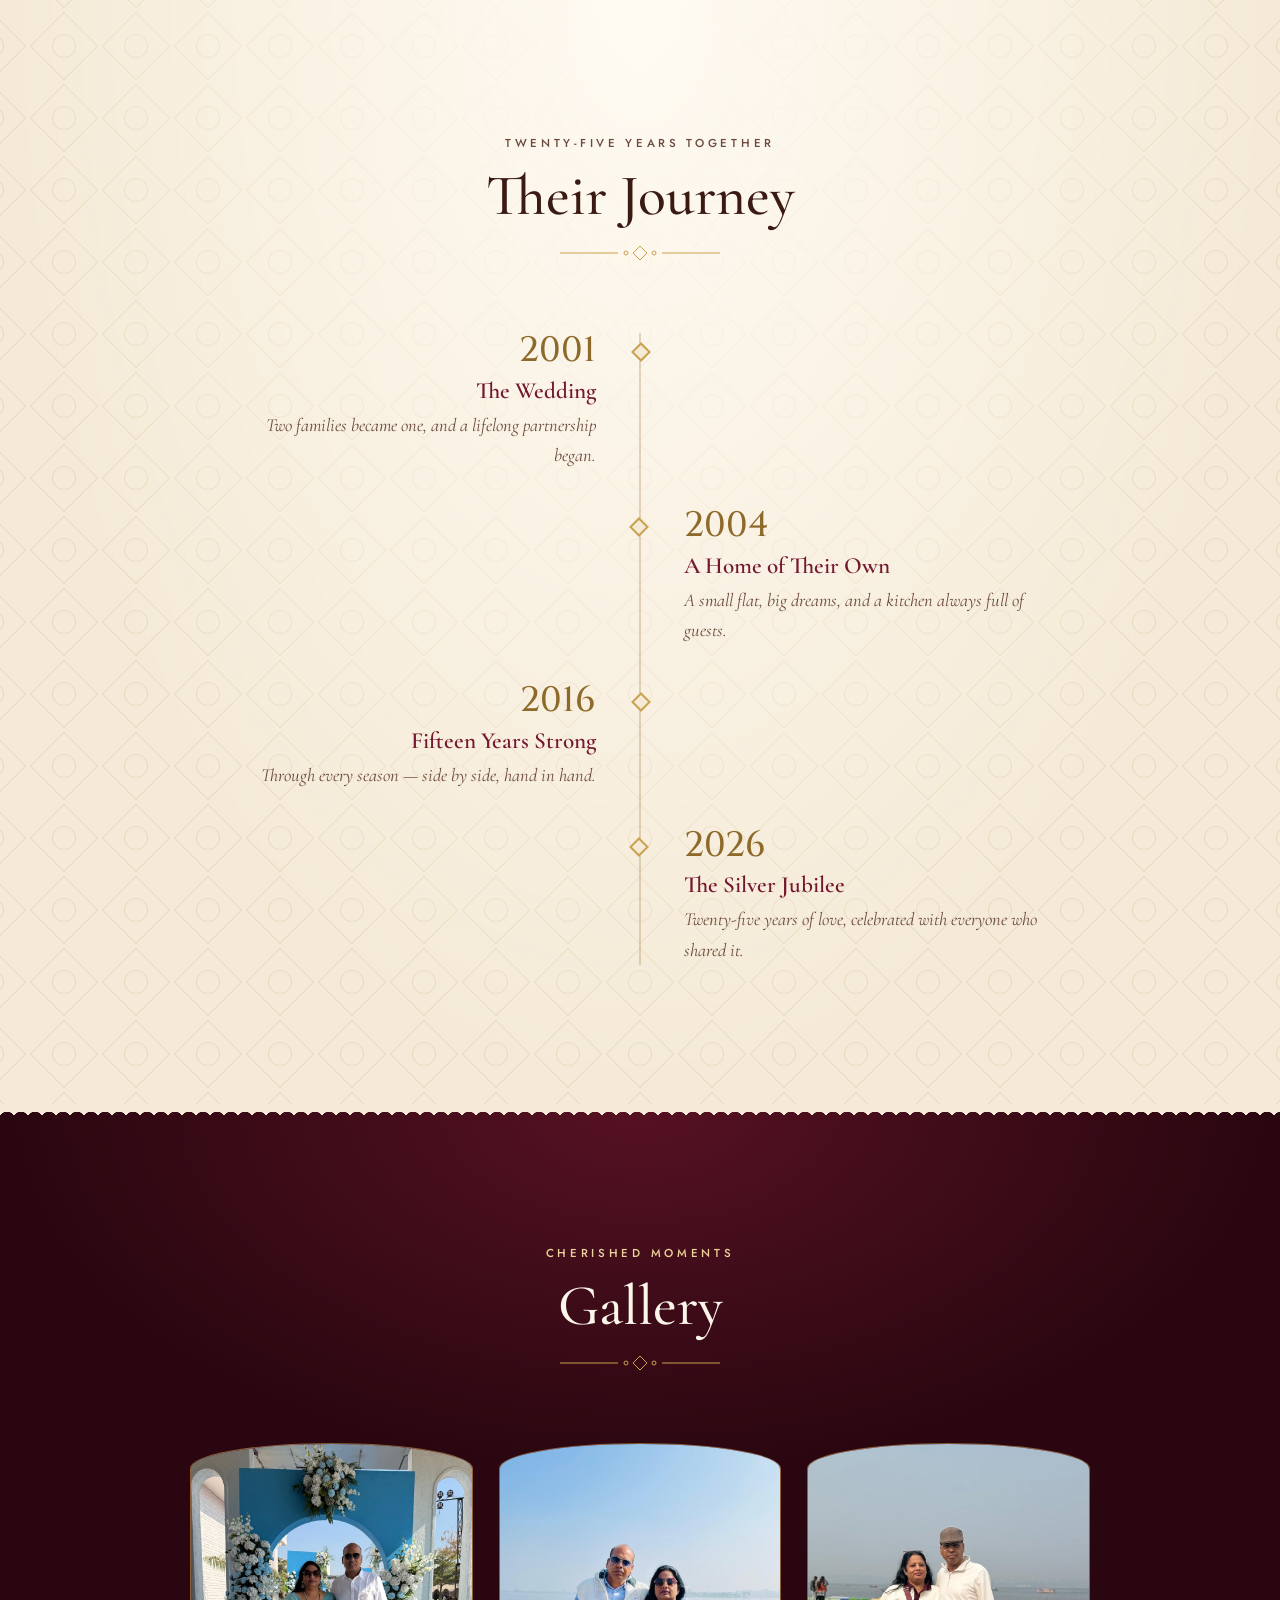
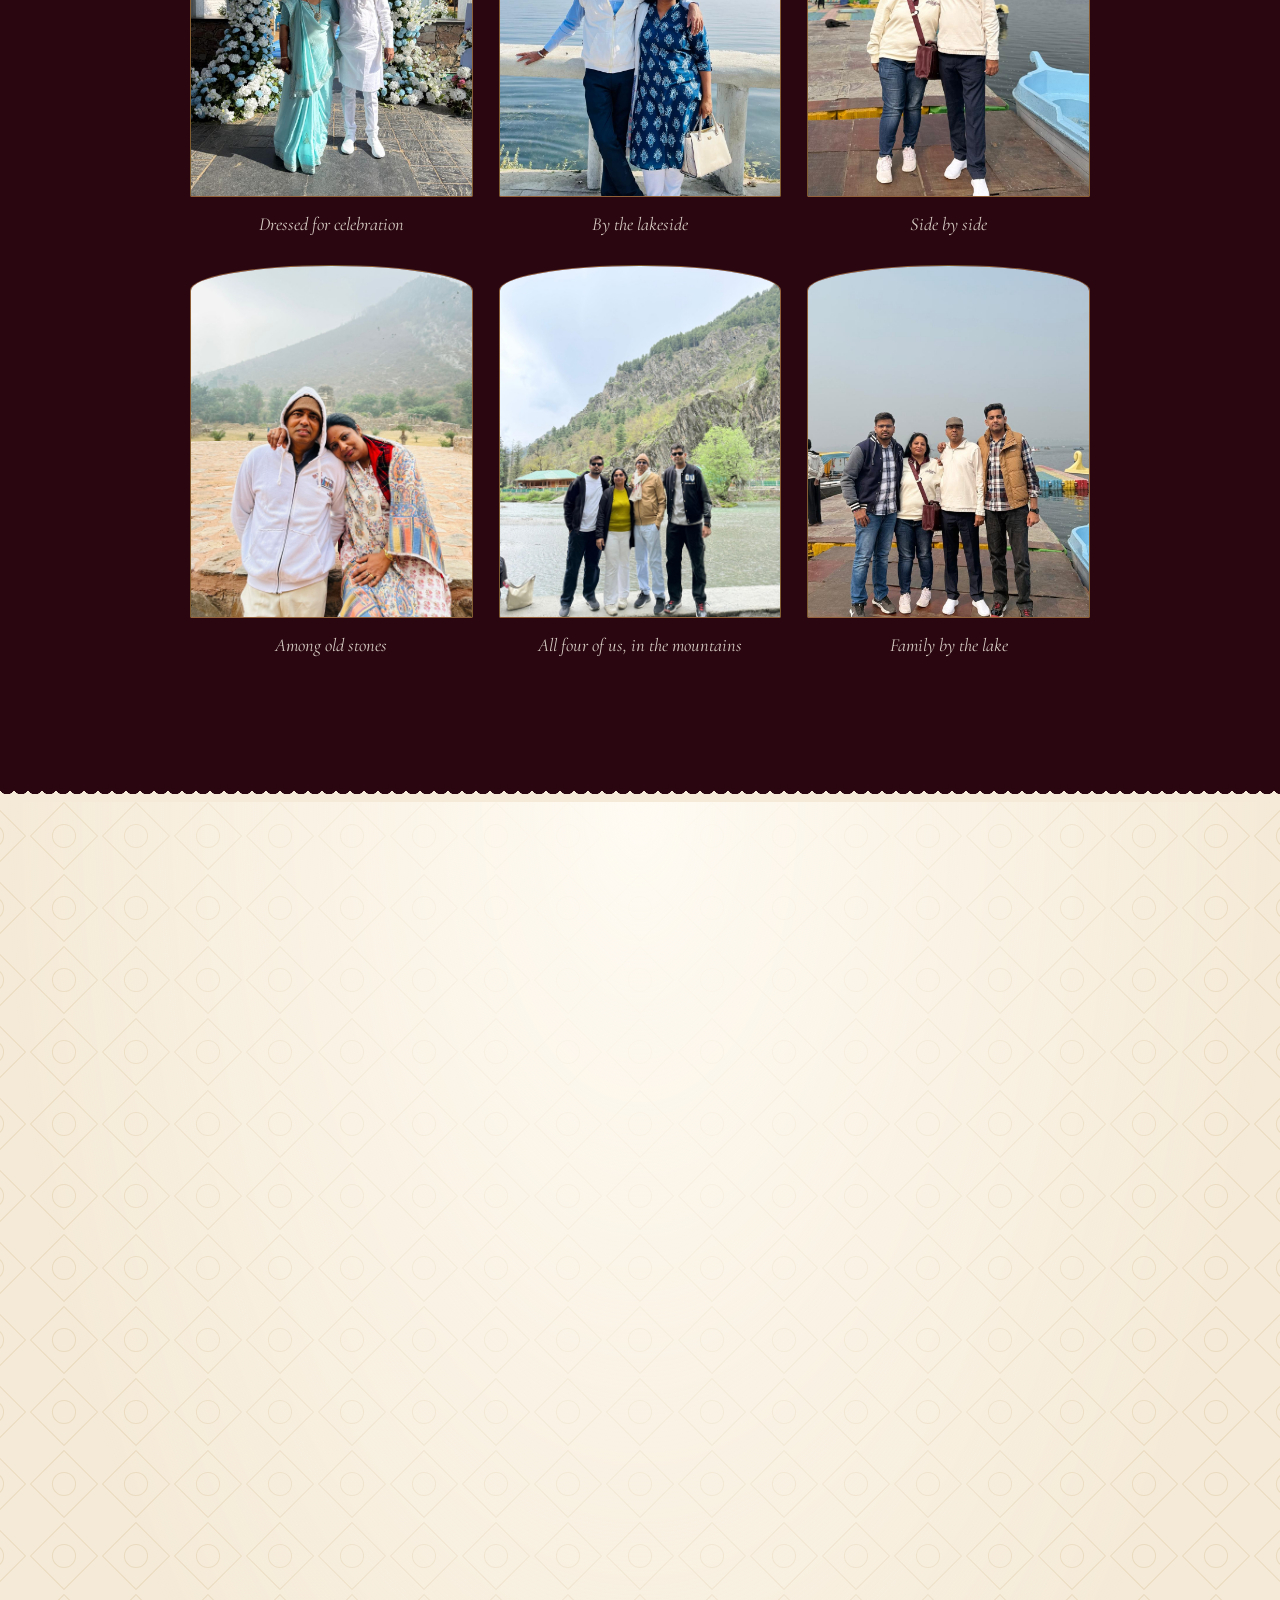
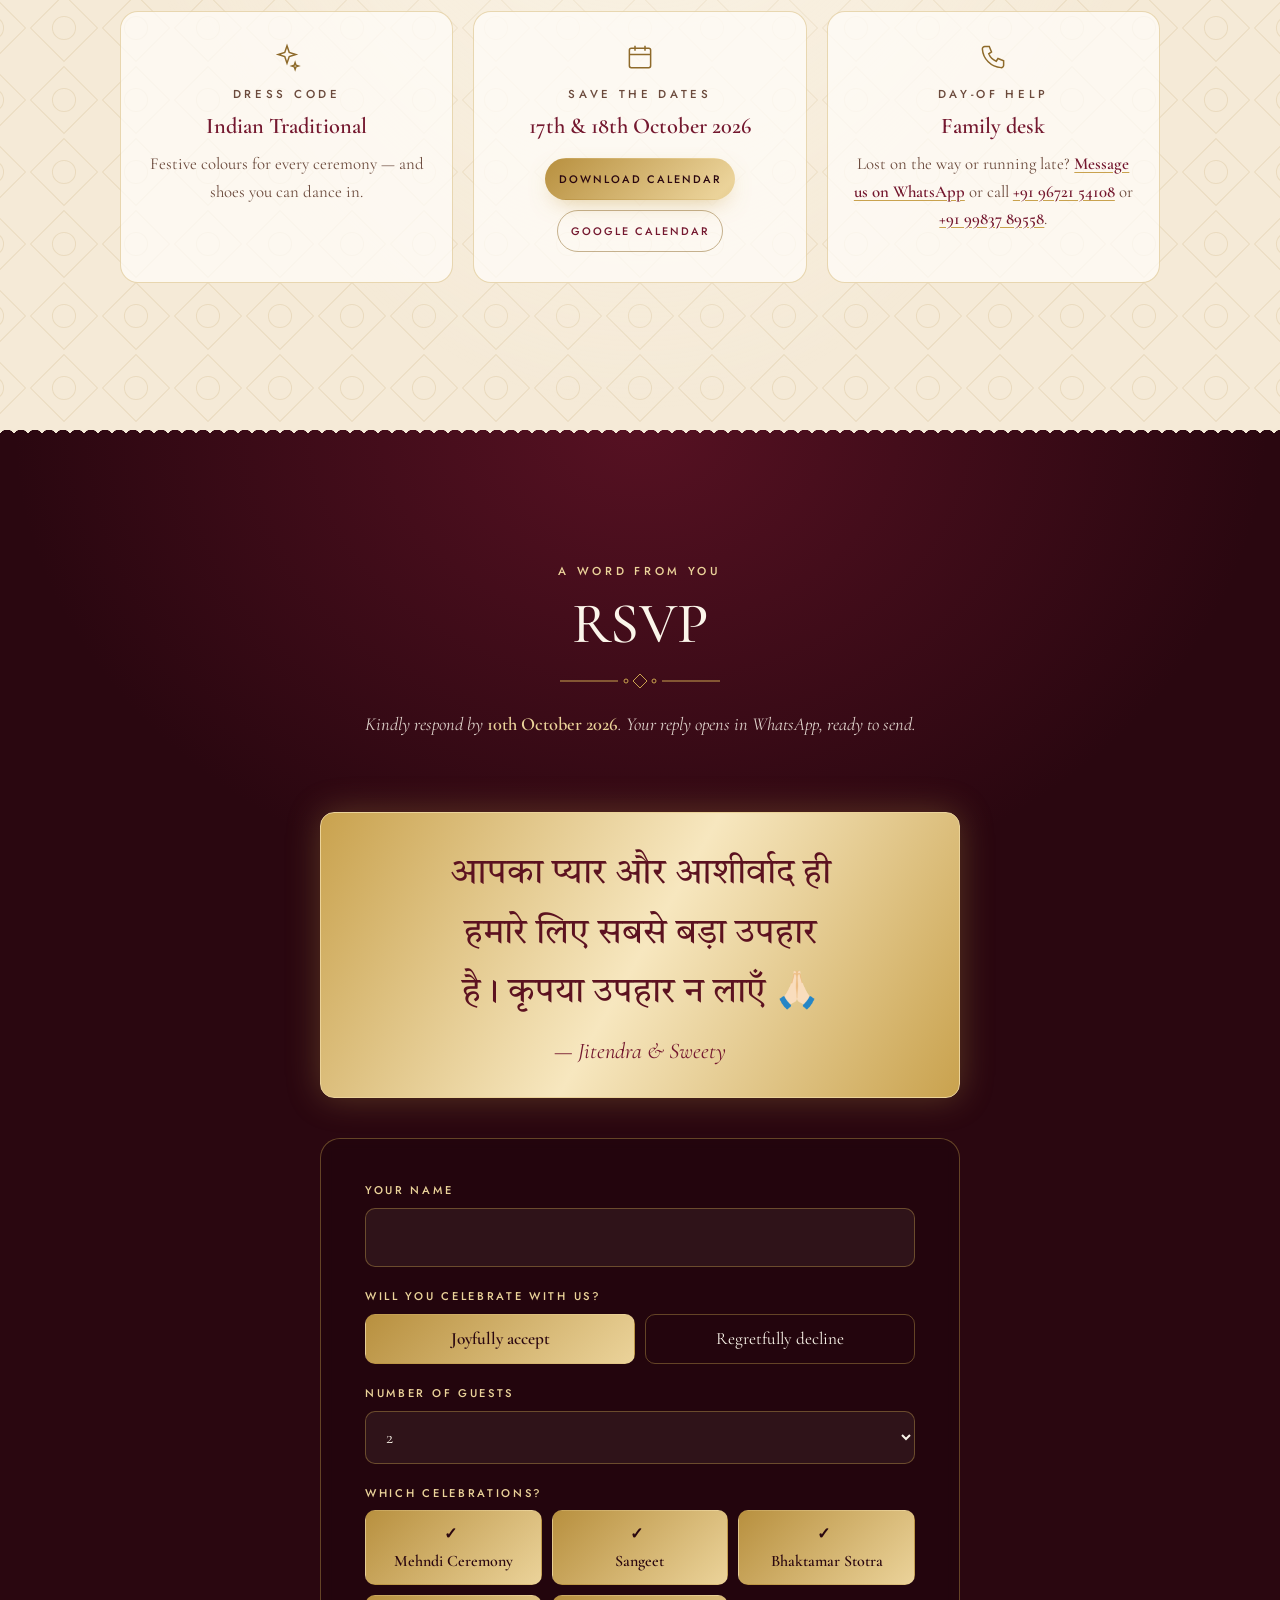
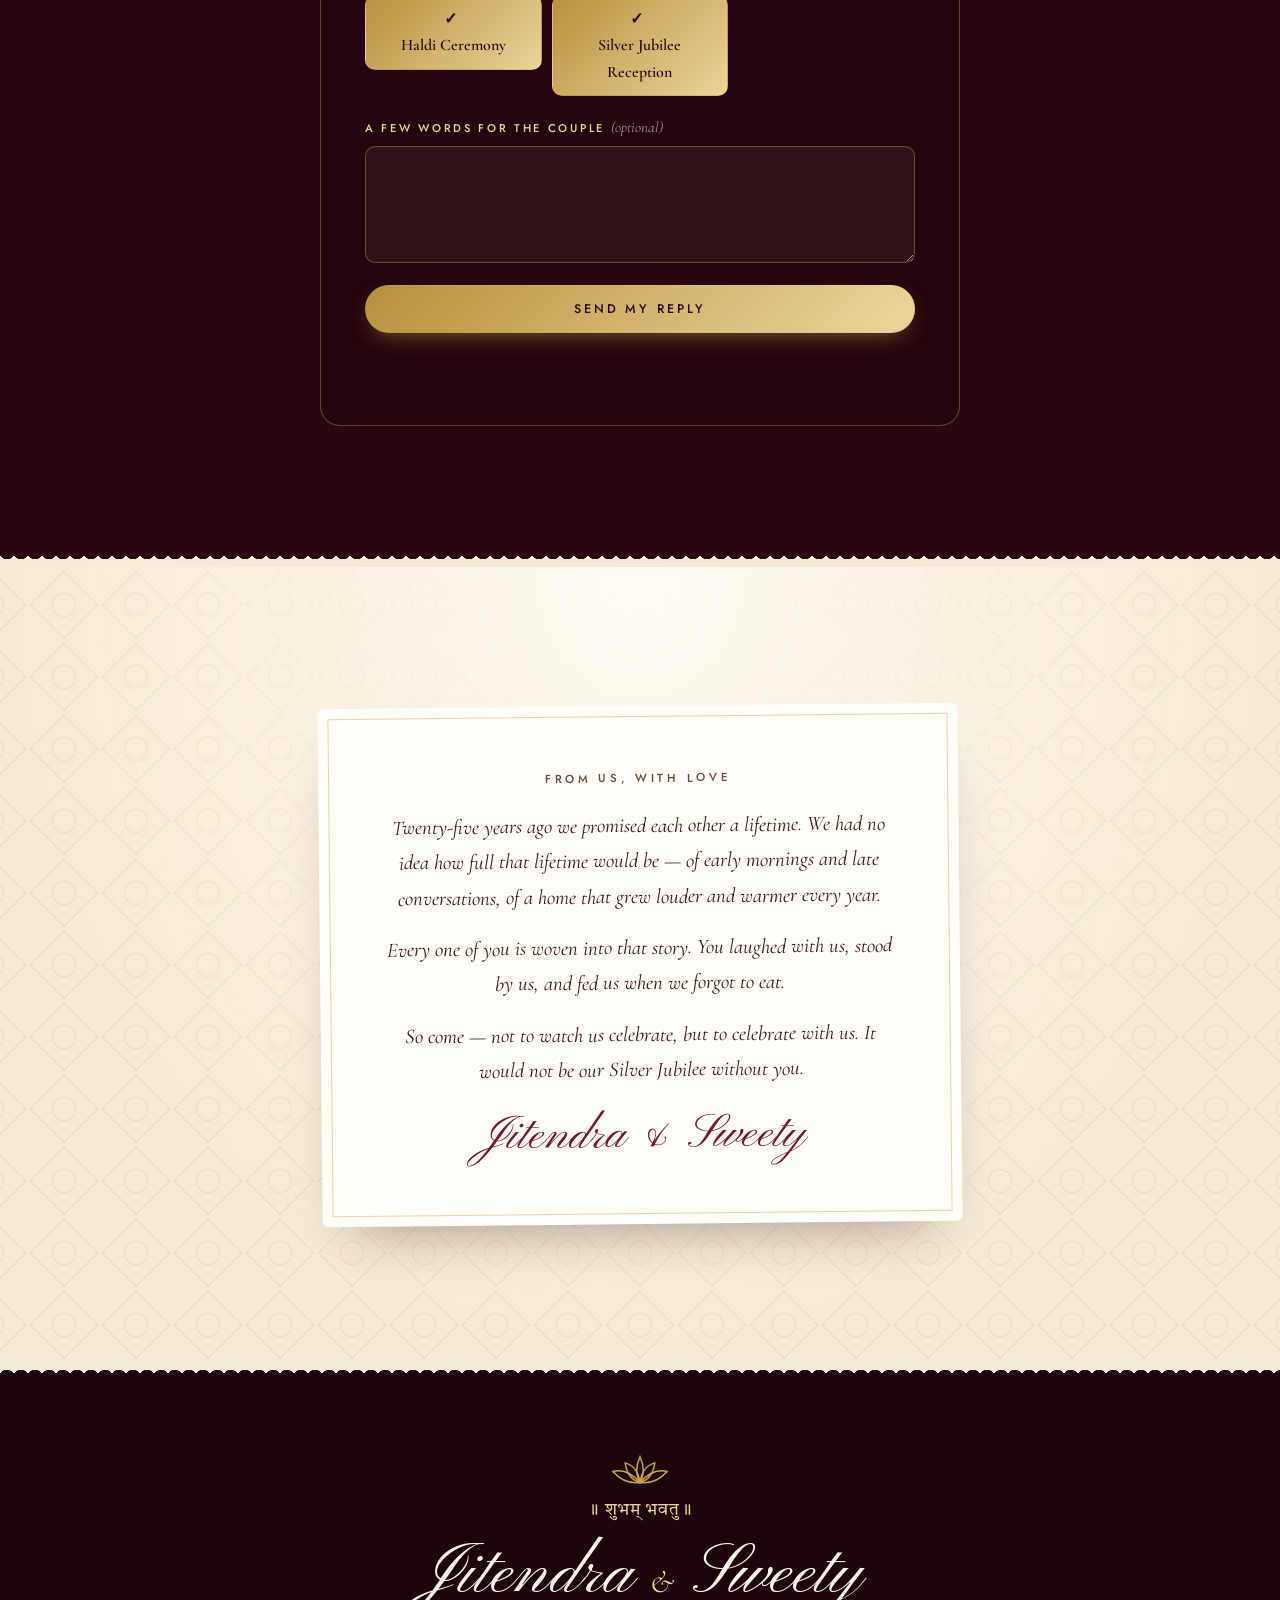
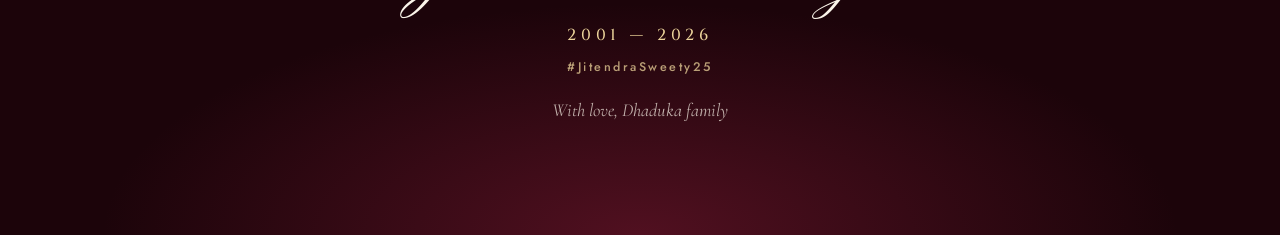
==== commit 6d60db39: "Letter design: big Hindi no-gifts note in RSVP, gold-highlighted venue address Co-Authored-By: Claud" ====
--- a/royal-maroon/index.html
+++ b/royal-maroon/index.html
@@ -163,8 +163,7 @@
         </div>
 
         <div class="card__request">
-          <p class="card__request-label">A gentle request</p>
-          <p class="card__request-text">Aapka pyaar aur aashirwad hi humare liye sabse bada uphaar hai. Kripya uphaar na laayein 🙏🏻</p>
+          <p class="card__request-text" data-bind="giftNote">आपका प्यार और आशीर्वाद ही हमारे लिए सबसे बड़ा उपहार है। कृपया उपहार न लाएँ 🙏🏻</p>
         </div>
 
         <div class="card__hosts">
@@ -318,6 +317,11 @@
         <p class="heading__sub">Kindly respond by <strong data-bind="rsvpBy">10th October 2026</strong>. Your reply opens in WhatsApp, ready to send.</p>
       </header>
 
+      <div class="giftnote reveal">
+        <p class="giftnote__text" data-bind="giftNote">आपका प्यार और आशीर्वाद ही हमारे लिए सबसे बड़ा उपहार है। कृपया उपहार न लाएँ 🙏🏻</p>
+        <p class="giftnote__by">&mdash; <span data-bind="partner1">Jitendra</span> &amp; <span data-bind="partner2">Sweety</span></p>
+      </div>
+
       <form class="rsvp reveal" id="rsvpForm" novalidate>
         <label class="field">
           <span>Your name</span>
--- a/royal-maroon/css/styles.css
+++ b/royal-maroon/css/styles.css
@@ -410,7 +410,7 @@
   font: 500 .72rem/1 var(--sans); letter-spacing: .26em; text-transform: uppercase;
   color: var(--ivory); background: linear-gradient(135deg, var(--wine), #8E2340);
 }
-.card__request-text { font: italic 500 clamp(1.2rem, 3.6vw, 1.4rem)/1.55 var(--serif); color: var(--wine); text-wrap: balance; }
+.card__request-text { font: 500 clamp(1.25rem, 3.8vw, 1.5rem)/1.7 var(--deva); color: var(--wine); text-wrap: balance; }
 .card__hosts { margin-top: 18px; padding-top: 22px; border-top: 1px solid rgba(201, 162, 78, .45); display: grid; gap: 8px; }
 .card__hostnames { font: 500 1.35rem/1.3 var(--serif); color: var(--ink); }
 
@@ -584,7 +584,13 @@
 .venue__offline { position: absolute; inset: 0; display: grid; place-items: center; padding: 20px; text-align: center; font-style: italic; color: var(--ink-soft); }
 .venue__info { padding: clamp(28px, 5vw, 48px); display: grid; align-content: center; justify-items: start; gap: 12px; }
 .venue__info h3 { font: 500 clamp(1.7rem, 4vw, 2.2rem)/1.15 var(--serif); color: var(--wine); }
-.venue__info address { font-style: normal; color: var(--ink-soft); }
+/* the address is what guests come back for — set on gold leaf */
+.venue__info address {
+  align-self: stretch; padding: 14px 18px; border-radius: 10px;
+  font: 600 clamp(1.1rem, 2.8vw, 1.3rem)/1.45 var(--serif); font-style: normal; color: var(--maroon-900);
+  background: linear-gradient(120deg, var(--gold) 0%, var(--gold-lt) 55%, var(--gold) 100%);
+  border: 1px solid var(--gold-lt); box-shadow: 0 10px 24px -14px rgba(116, 24, 47, .55);
+}
 .venue__note { font-style: italic; color: var(--ink-soft); margin-bottom: 8px; }
 @media (max-width: 760px) {
   .venue { grid-template-columns: 1fr; }
@@ -640,6 +646,15 @@
 .choice input:focus-visible + span, .checks input:focus-visible + span { outline: 2px solid var(--gold-lt); outline-offset: 2px; }
 .checks { display: grid; grid-template-columns: repeat(auto-fit, minmax(150px, 1fr)); gap: 10px; }
 .checks span { min-height: 46px; font-size: 1rem; }
+/* "no gifts" note — large Devanagari, wine ink on gold so no guest misses it */
+.giftnote {
+  margin: 0 auto clamp(28px, 5vw, 40px); padding: clamp(22px, 4vw, 32px) clamp(18px, 4vw, 34px);
+  text-align: center; border-radius: var(--radius);
+  background: linear-gradient(120deg, var(--gold) 0%, #F7E7BF 50%, var(--gold) 100%);
+  border: 1px solid var(--gold-lt); box-shadow: 0 0 34px rgba(201, 162, 78, .3);
+}
+.giftnote__text { font: 500 clamp(1.5rem, 5.4vw, 2.2rem)/1.7 var(--deva); color: #5C1220; text-wrap: balance; }
+.giftnote__by { margin-top: 12px; font: italic 400 clamp(1.1rem, 3.4vw, 1.4rem)/1.3 var(--serif); color: var(--wine); }
 .rsvp__more { display: grid; gap: 22px; }
 .rsvp__more[hidden] { display: none; }
 .rsvp__msg { min-height: 1.4em; text-align: center; font-style: italic; color: var(--gold-lt); }
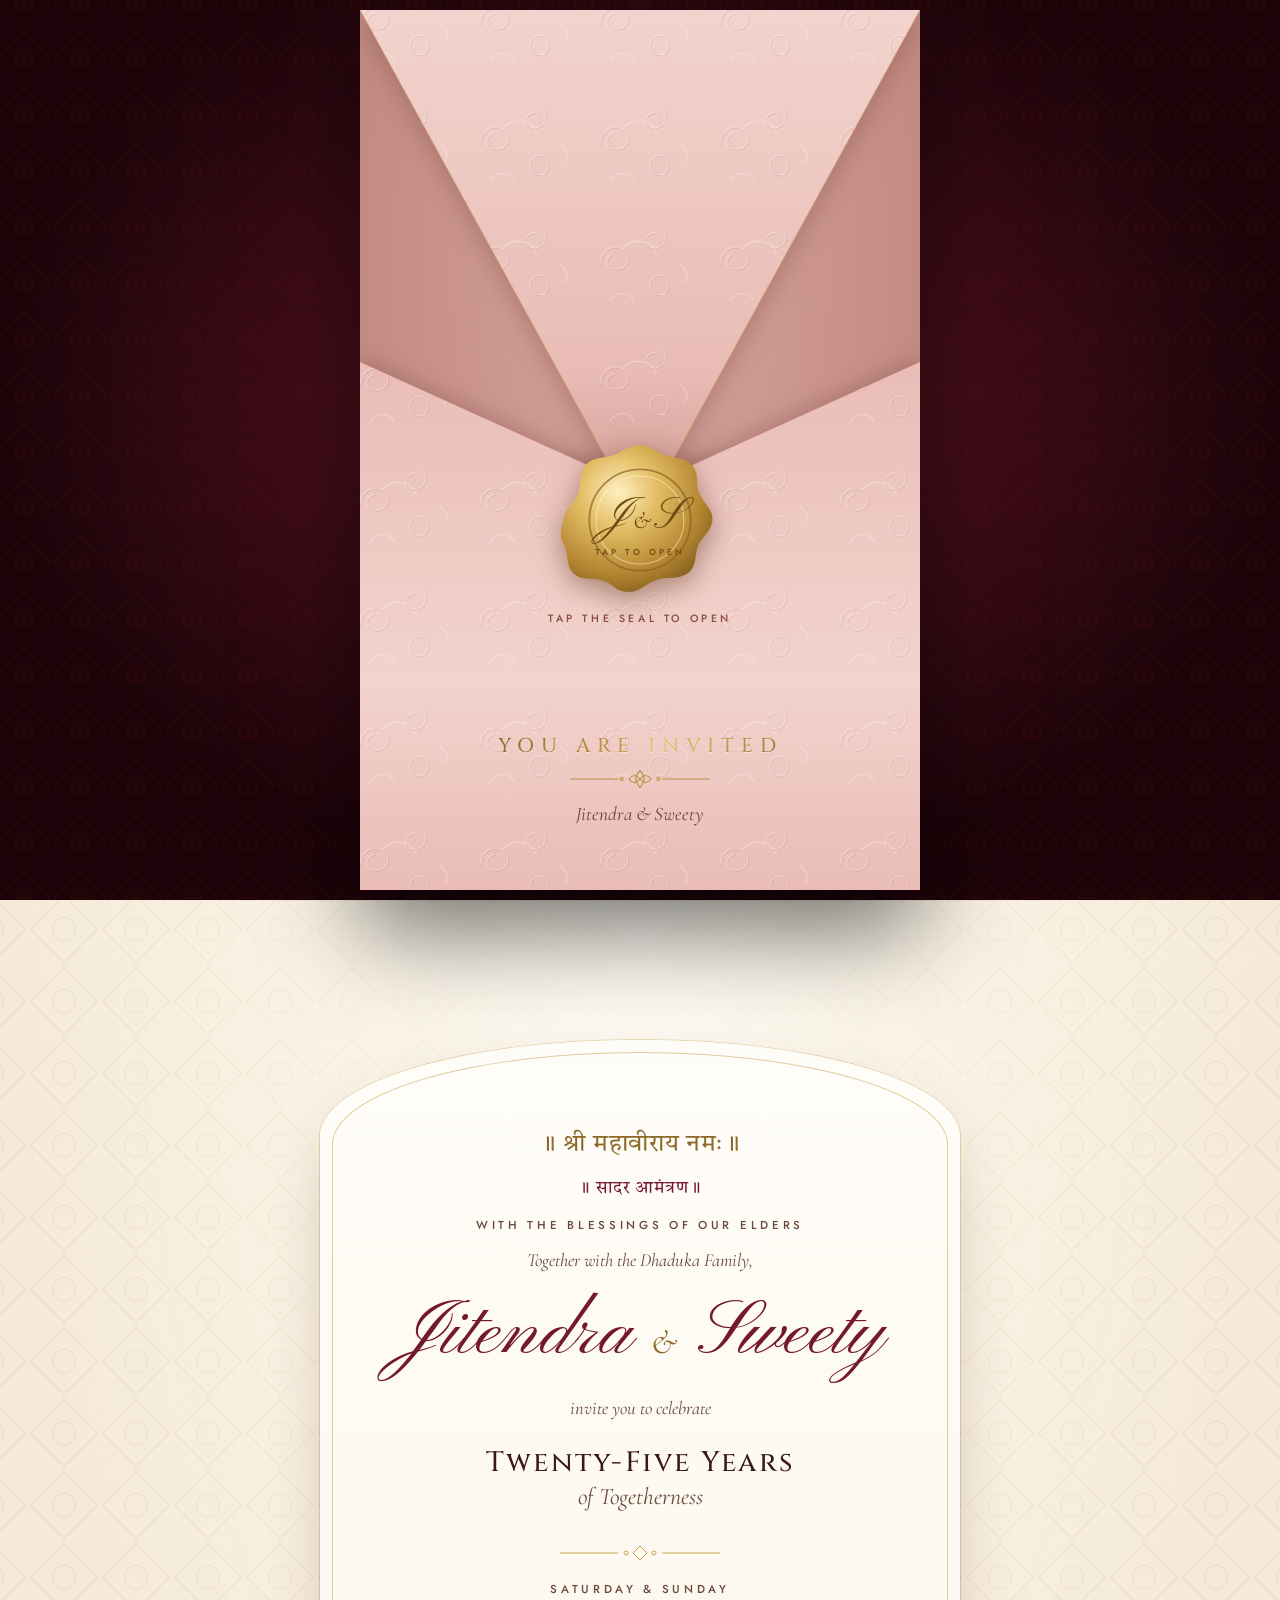
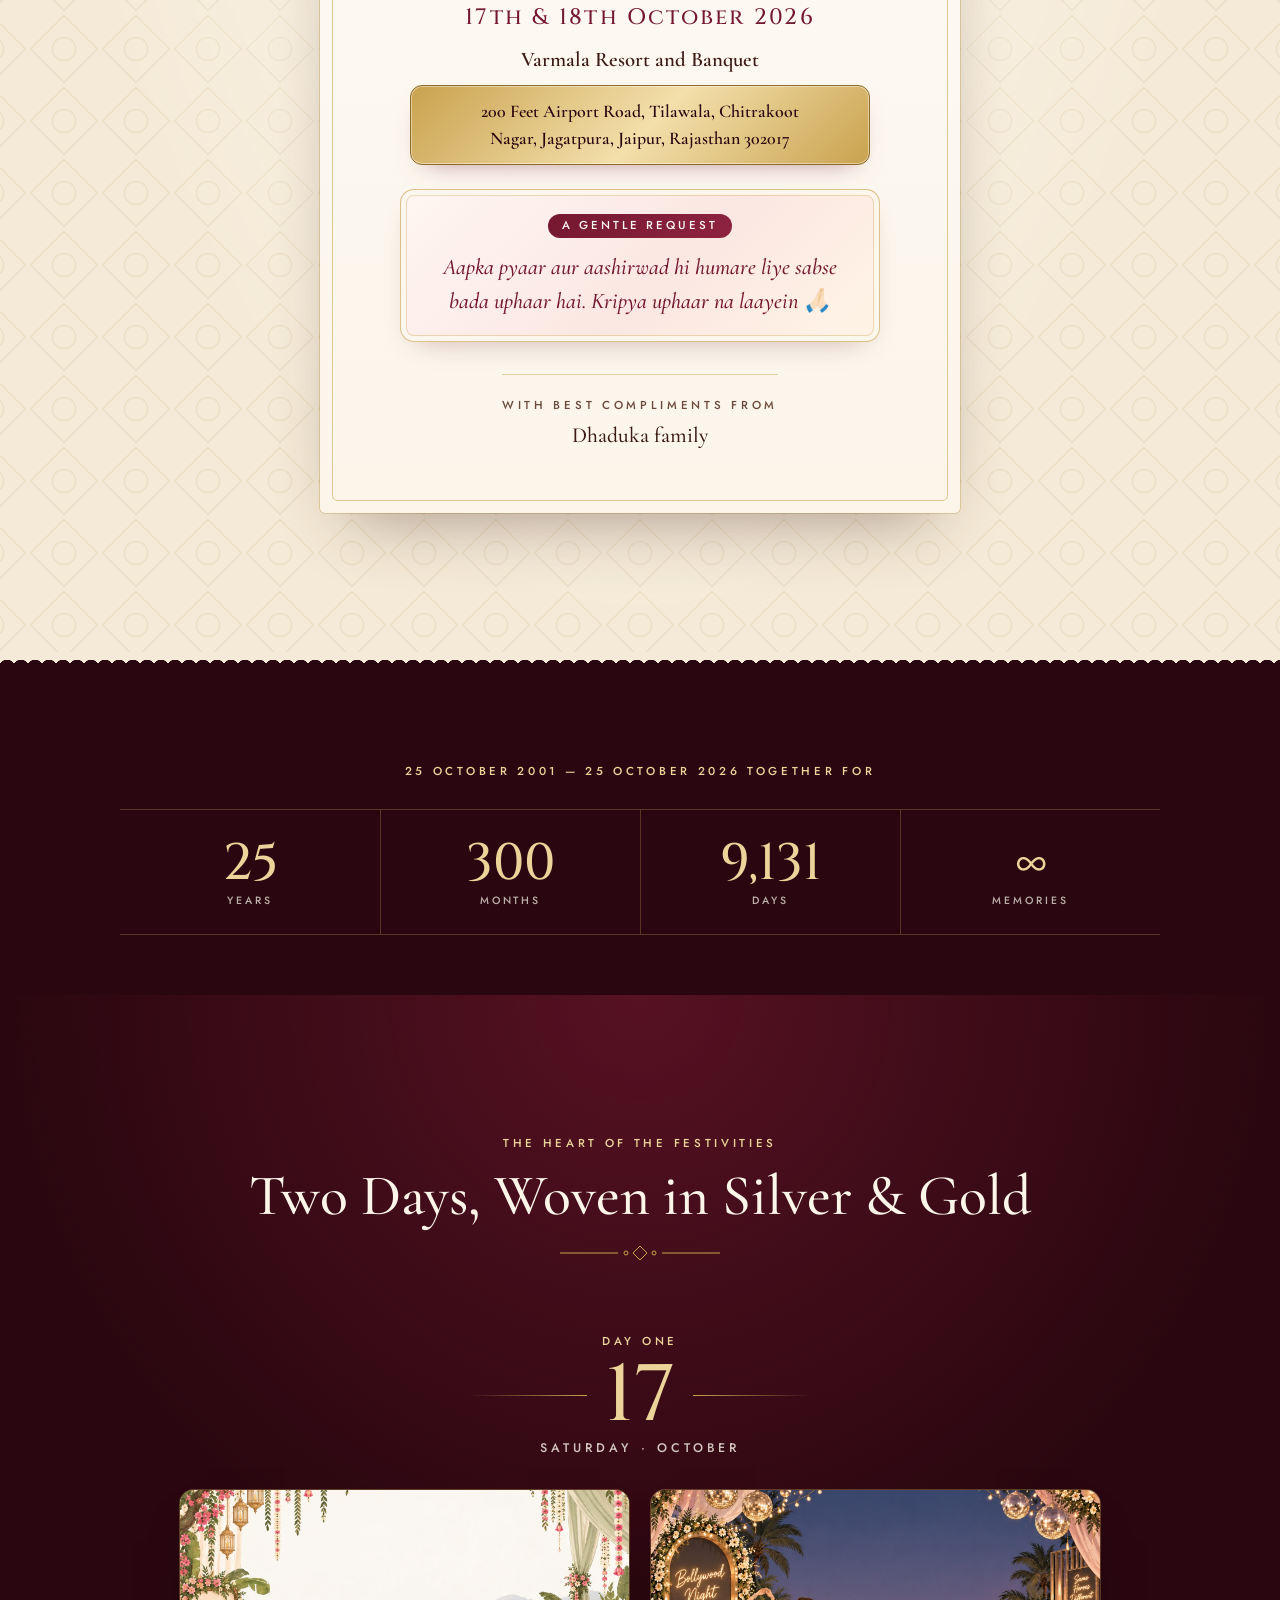
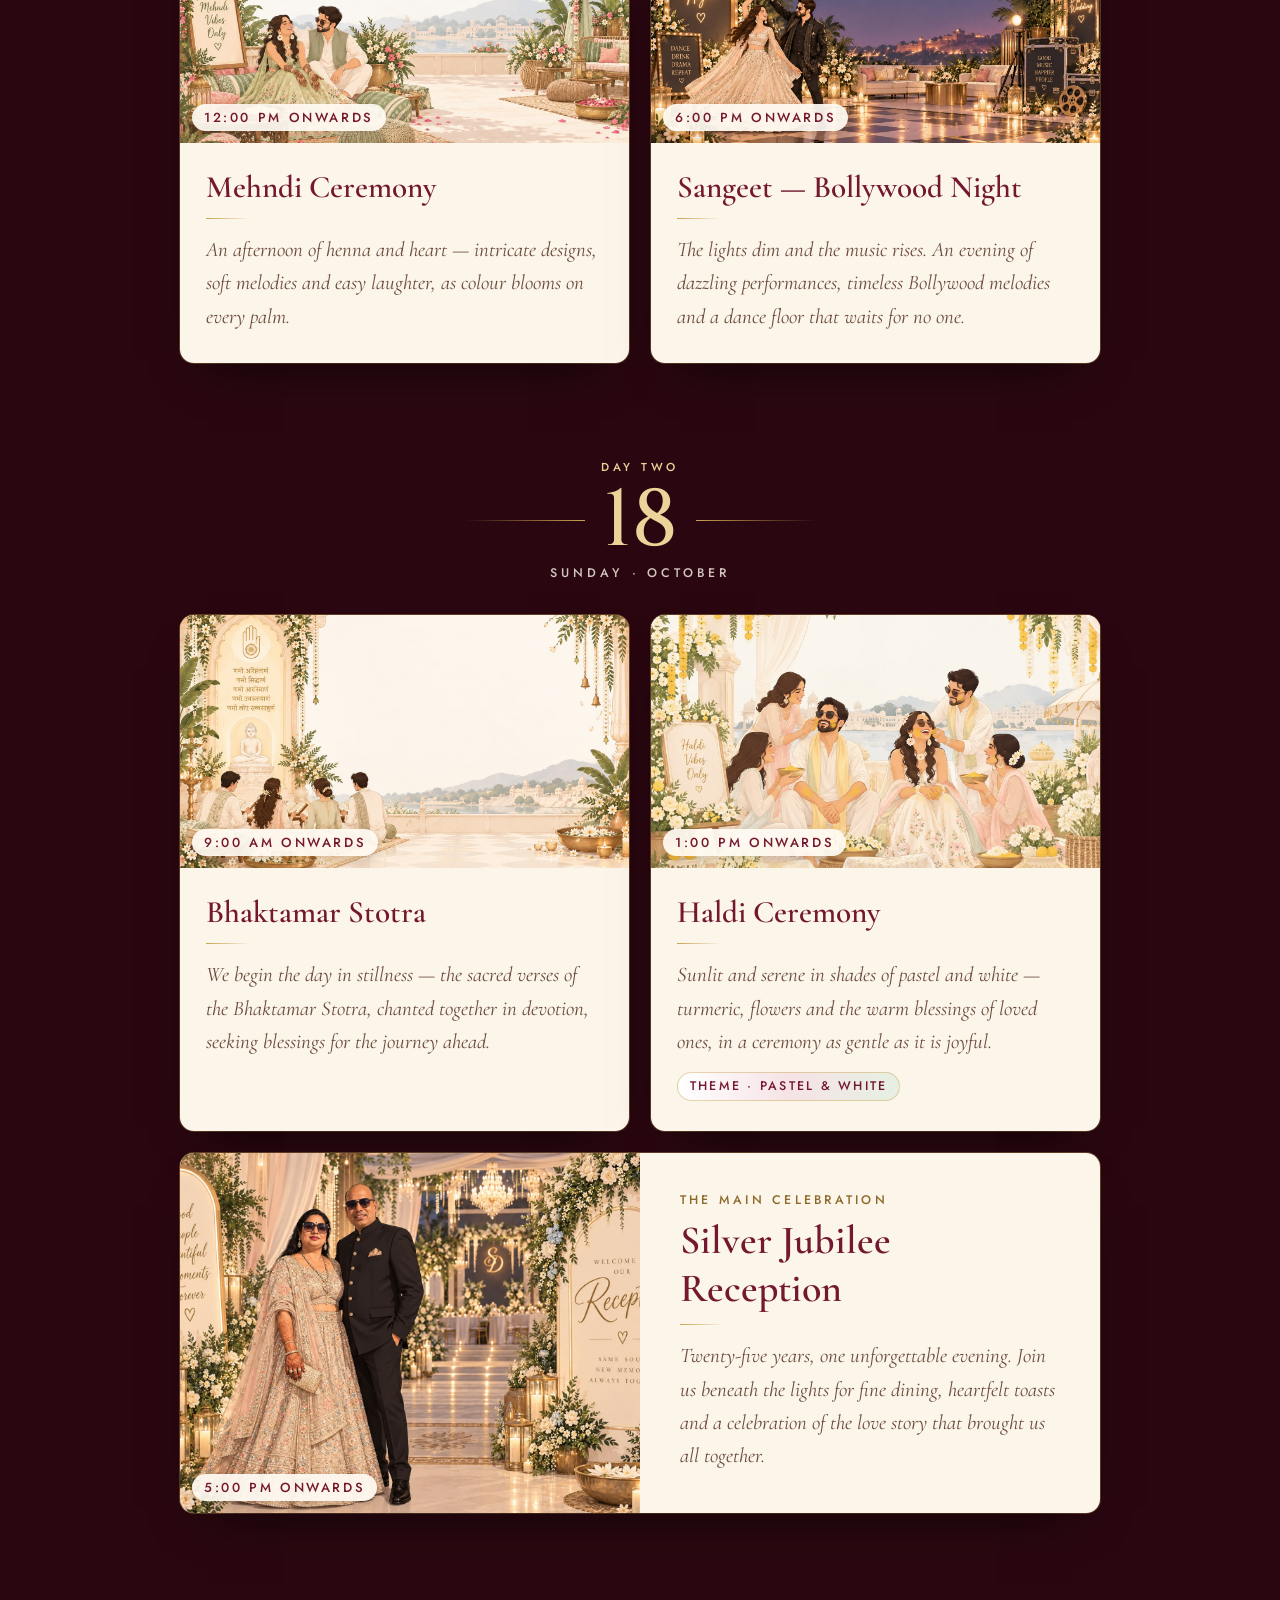
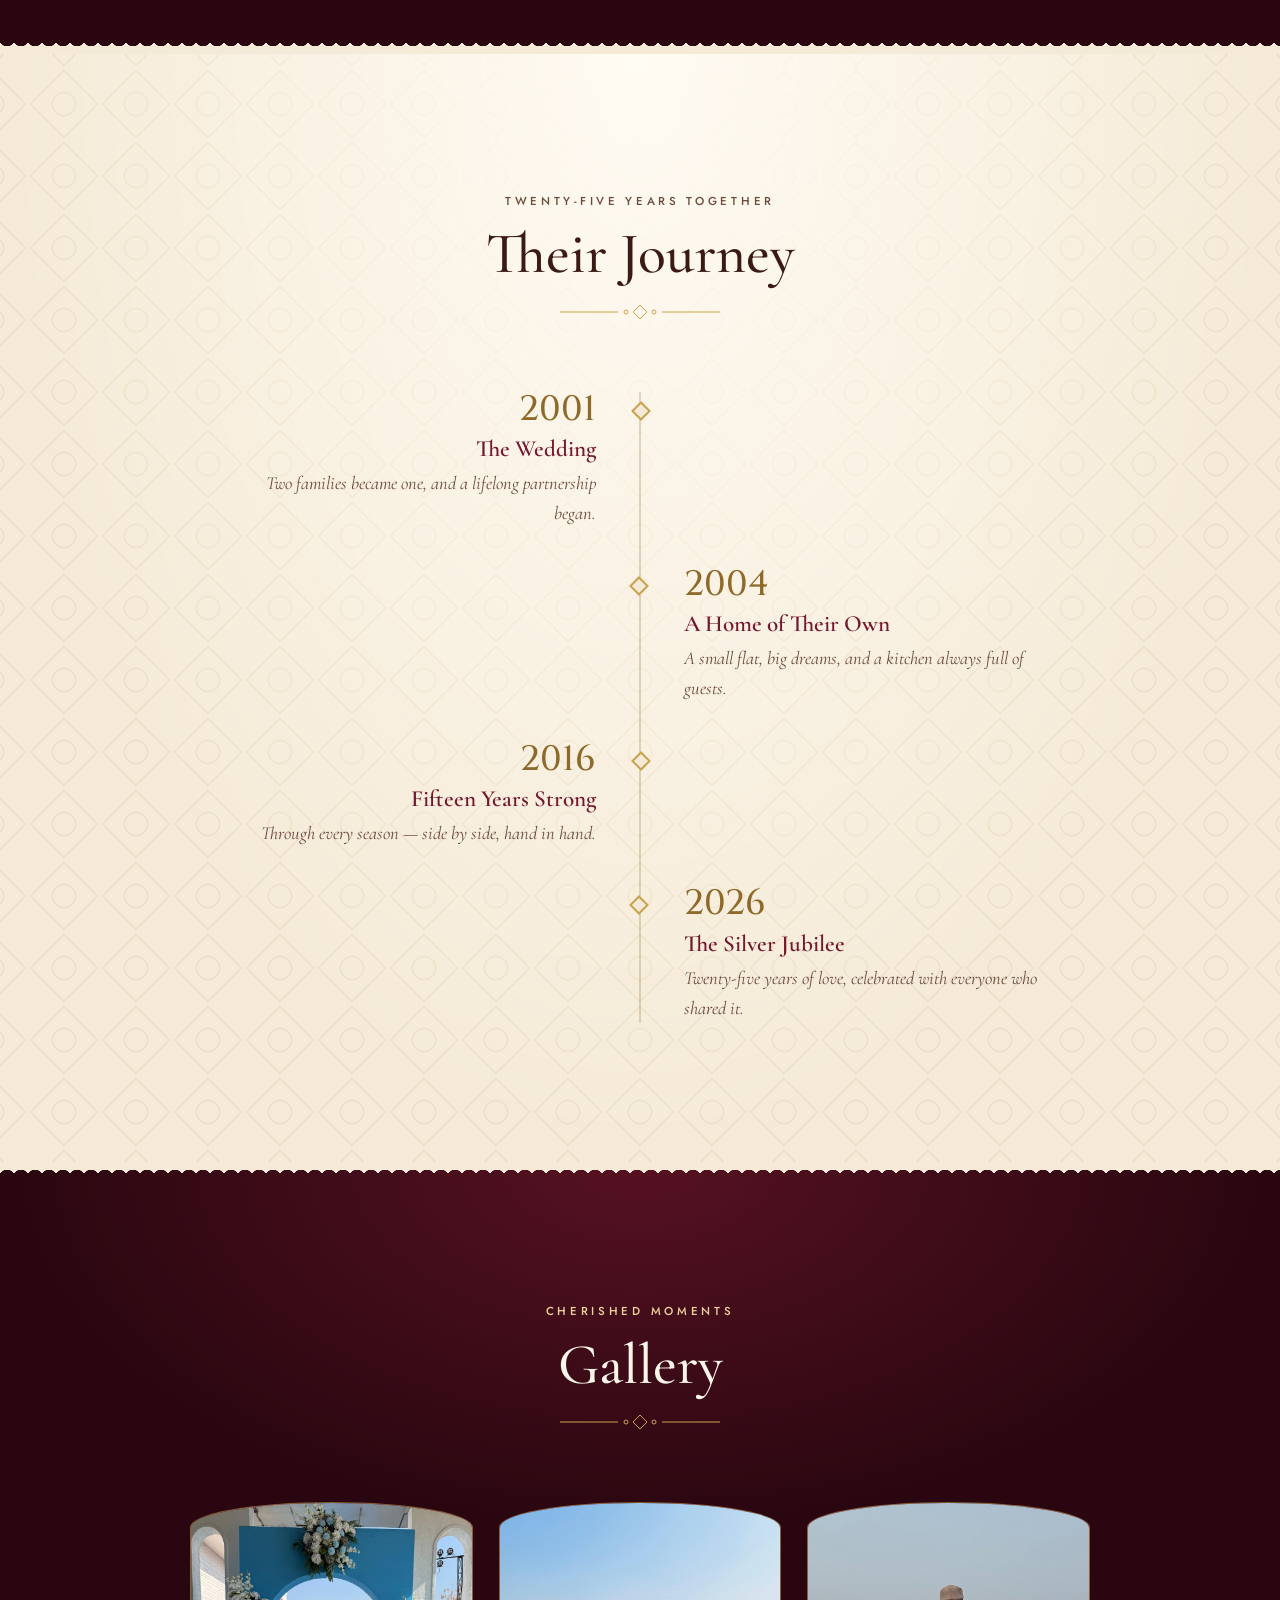
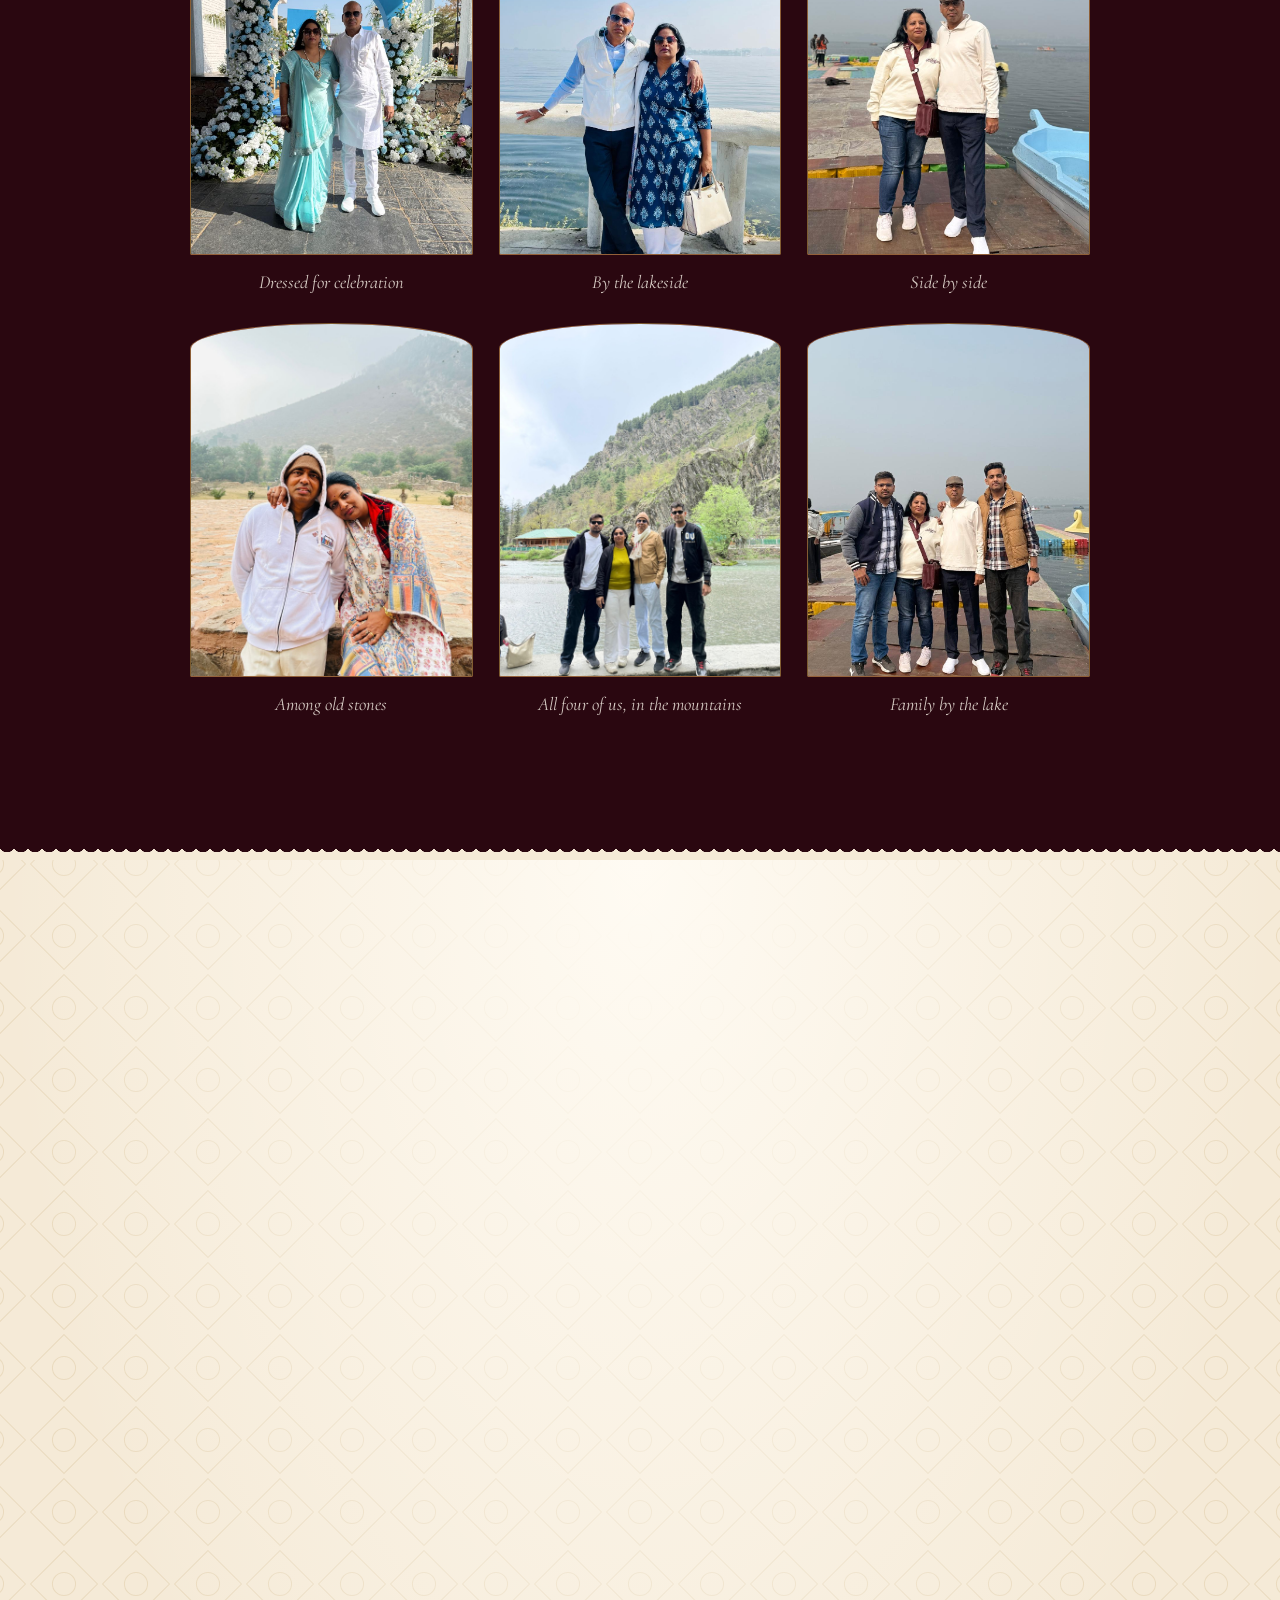
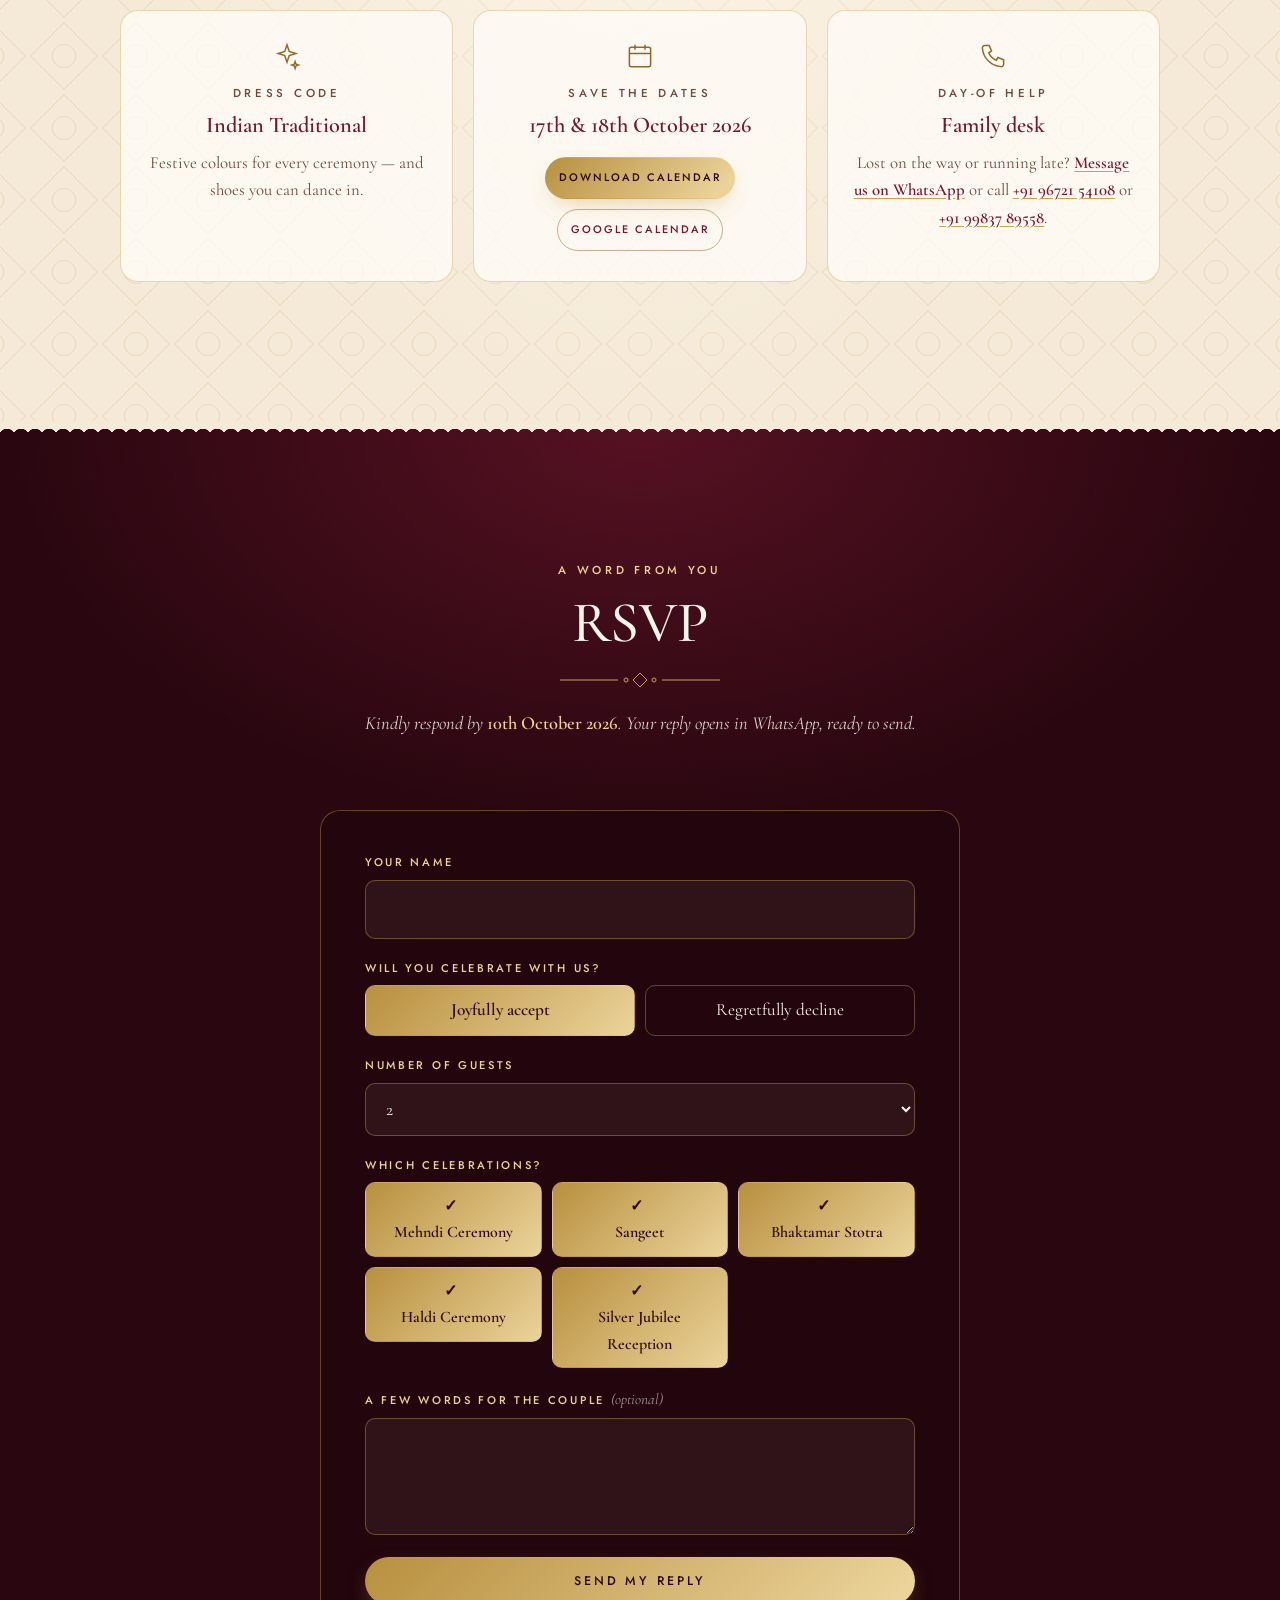
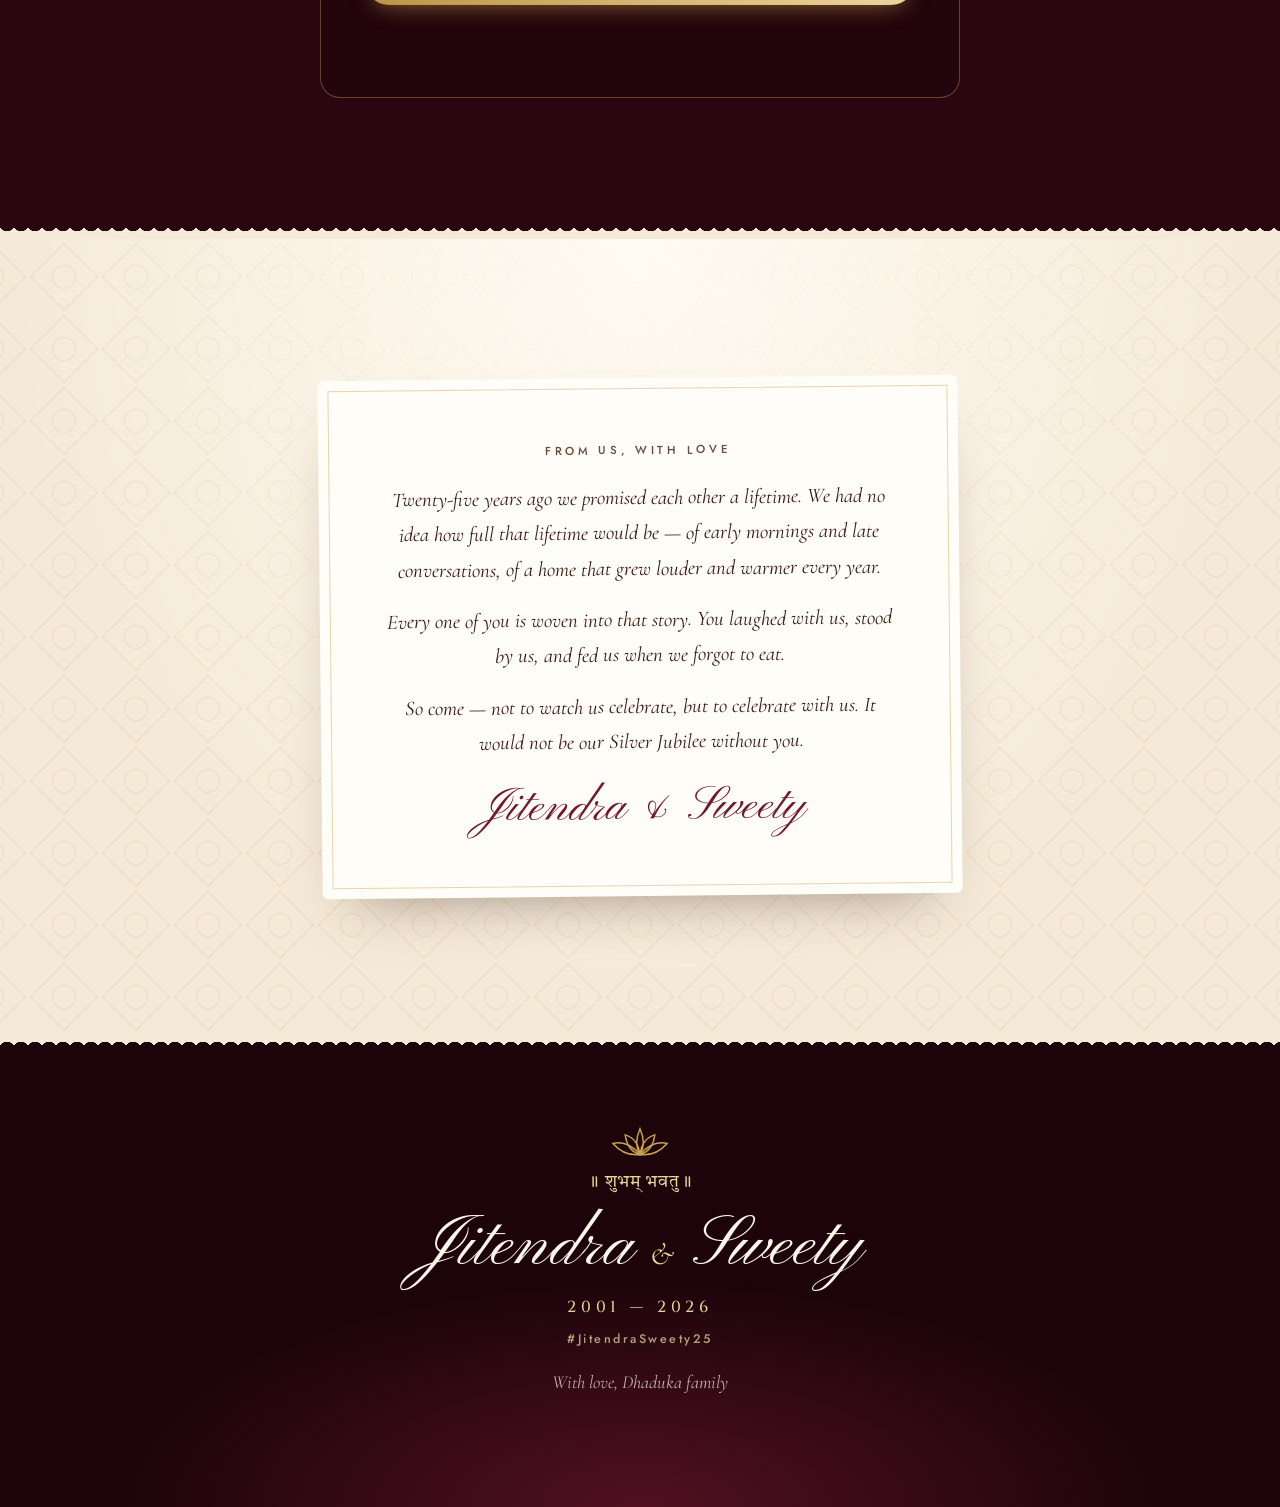
==== commit d6769aa8: "Highlight the full venue address on the invitation card in gold leaf Co-Authored-By: Claude Opus 5.5" ====
--- a/royal-maroon/index.html
+++ b/royal-maroon/index.html
@@ -159,11 +159,12 @@
 
         <div class="card__where">
           <p class="card__venue" data-bind="venue">Varmala Resort and Banquet</p>
-          <p class="card__addr" data-bind="address">200 Feet Airport Road, Jaipur</p>
+          <p class="card__addr" data-bind="address">200 Feet Airport Road, Tilawala, Chitrakoot Nagar, Jagatpura, Jaipur, Rajasthan 302017</p>
         </div>
 
         <div class="card__request">
-          <p class="card__request-text" data-bind="giftNote">आपका प्यार और आशीर्वाद ही हमारे लिए सबसे बड़ा उपहार है। कृपया उपहार न लाएँ 🙏🏻</p>
+          <p class="card__request-label">A gentle request</p>
+          <p class="card__request-text">Aapka pyaar aur aashirwad hi humare liye sabse bada uphaar hai. Kripya uphaar na laayein 🙏🏻</p>
         </div>
 
         <div class="card__hosts">
@@ -317,11 +318,6 @@
         <p class="heading__sub">Kindly respond by <strong data-bind="rsvpBy">10th October 2026</strong>. Your reply opens in WhatsApp, ready to send.</p>
       </header>
 
-      <div class="giftnote reveal">
-        <p class="giftnote__text" data-bind="giftNote">आपका प्यार और आशीर्वाद ही हमारे लिए सबसे बड़ा उपहार है। कृपया उपहार न लाएँ 🙏🏻</p>
-        <p class="giftnote__by">&mdash; <span data-bind="partner1">Jitendra</span> &amp; <span data-bind="partner2">Sweety</span></p>
-      </div>
-
       <form class="rsvp reveal" id="rsvpForm" novalidate>
         <label class="field">
           <span>Your name</span>
--- a/royal-maroon/css/styles.css
+++ b/royal-maroon/css/styles.css
@@ -393,7 +393,18 @@
 .card__date { font: 500 clamp(1.1rem, 3.4vw, 1.4rem)/1.3 var(--caps); letter-spacing: .1em; color: var(--wine); }
 .card__where { display: grid; gap: 4px; max-width: 460px; }
 .card__venue { font: 600 1.3rem/1.3 var(--serif); color: var(--ink); }
-.card__addr { font-size: 1rem; color: var(--ink-soft); }
+/* the full address, highlighted in gold leaf so guests can find it at a glance */
+.card__addr {
+  margin-top: 8px;
+  padding: 12px 20px;
+  border-radius: 12px;
+  font: 600 clamp(1rem, 3vw, 1.12rem)/1.5 var(--serif);
+  color: var(--maroon-900);
+  background: linear-gradient(135deg, var(--gold) 0%, #F3DFAB 52%, var(--gold) 100%);
+  border: 1px solid var(--gold-dk);
+  box-shadow: 0 12px 26px -16px rgba(116, 24, 47, .55), inset 0 0 0 1px rgba(255, 253, 248, .45);
+  text-wrap: balance;
+}
 .card__joy { font-style: italic; color: var(--wine); margin-top: 8px; }
 /* the no-gifts request, set apart in a soft gold-edged panel */
 .card__request {
@@ -410,7 +421,7 @@
   font: 500 .72rem/1 var(--sans); letter-spacing: .26em; text-transform: uppercase;
   color: var(--ivory); background: linear-gradient(135deg, var(--wine), #8E2340);
 }
-.card__request-text { font: 500 clamp(1.25rem, 3.8vw, 1.5rem)/1.7 var(--deva); color: var(--wine); text-wrap: balance; }
+.card__request-text { font: italic 500 clamp(1.2rem, 3.6vw, 1.4rem)/1.55 var(--serif); color: var(--wine); text-wrap: balance; }
 .card__hosts { margin-top: 18px; padding-top: 22px; border-top: 1px solid rgba(201, 162, 78, .45); display: grid; gap: 8px; }
 .card__hostnames { font: 500 1.35rem/1.3 var(--serif); color: var(--ink); }
 
@@ -584,13 +595,7 @@
 .venue__offline { position: absolute; inset: 0; display: grid; place-items: center; padding: 20px; text-align: center; font-style: italic; color: var(--ink-soft); }
 .venue__info { padding: clamp(28px, 5vw, 48px); display: grid; align-content: center; justify-items: start; gap: 12px; }
 .venue__info h3 { font: 500 clamp(1.7rem, 4vw, 2.2rem)/1.15 var(--serif); color: var(--wine); }
-/* the address is what guests come back for — set on gold leaf */
-.venue__info address {
-  align-self: stretch; padding: 14px 18px; border-radius: 10px;
-  font: 600 clamp(1.1rem, 2.8vw, 1.3rem)/1.45 var(--serif); font-style: normal; color: var(--maroon-900);
-  background: linear-gradient(120deg, var(--gold) 0%, var(--gold-lt) 55%, var(--gold) 100%);
-  border: 1px solid var(--gold-lt); box-shadow: 0 10px 24px -14px rgba(116, 24, 47, .55);
-}
+.venue__info address { font-style: normal; color: var(--ink-soft); }
 .venue__note { font-style: italic; color: var(--ink-soft); margin-bottom: 8px; }
 @media (max-width: 760px) {
   .venue { grid-template-columns: 1fr; }
@@ -646,15 +651,6 @@
 .choice input:focus-visible + span, .checks input:focus-visible + span { outline: 2px solid var(--gold-lt); outline-offset: 2px; }
 .checks { display: grid; grid-template-columns: repeat(auto-fit, minmax(150px, 1fr)); gap: 10px; }
 .checks span { min-height: 46px; font-size: 1rem; }
-/* "no gifts" note — large Devanagari, wine ink on gold so no guest misses it */
-.giftnote {
-  margin: 0 auto clamp(28px, 5vw, 40px); padding: clamp(22px, 4vw, 32px) clamp(18px, 4vw, 34px);
-  text-align: center; border-radius: var(--radius);
-  background: linear-gradient(120deg, var(--gold) 0%, #F7E7BF 50%, var(--gold) 100%);
-  border: 1px solid var(--gold-lt); box-shadow: 0 0 34px rgba(201, 162, 78, .3);
-}
-.giftnote__text { font: 500 clamp(1.5rem, 5.4vw, 2.2rem)/1.7 var(--deva); color: #5C1220; text-wrap: balance; }
-.giftnote__by { margin-top: 12px; font: italic 400 clamp(1.1rem, 3.4vw, 1.4rem)/1.3 var(--serif); color: var(--wine); }
 .rsvp__more { display: grid; gap: 22px; }
 .rsvp__more[hidden] { display: none; }
 .rsvp__msg { min-height: 1.4em; text-align: center; font-style: italic; color: var(--gold-lt); }
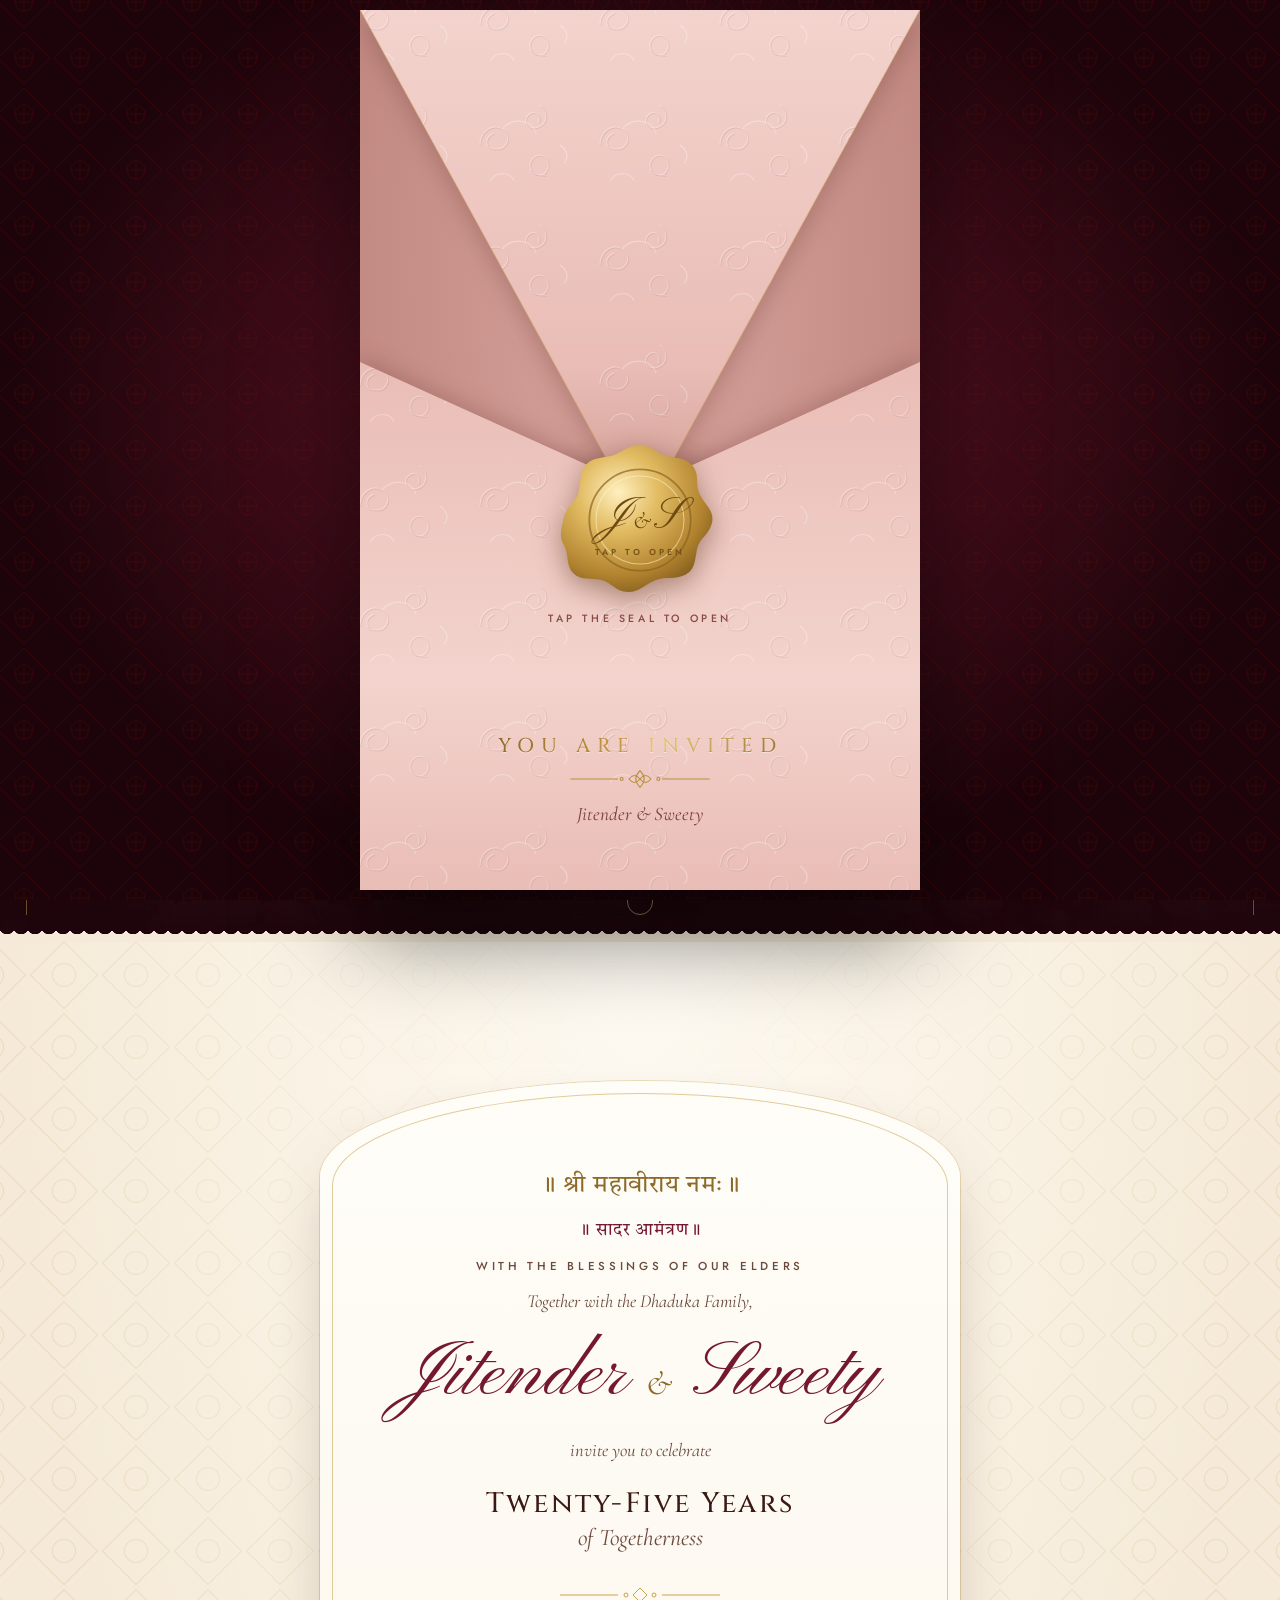
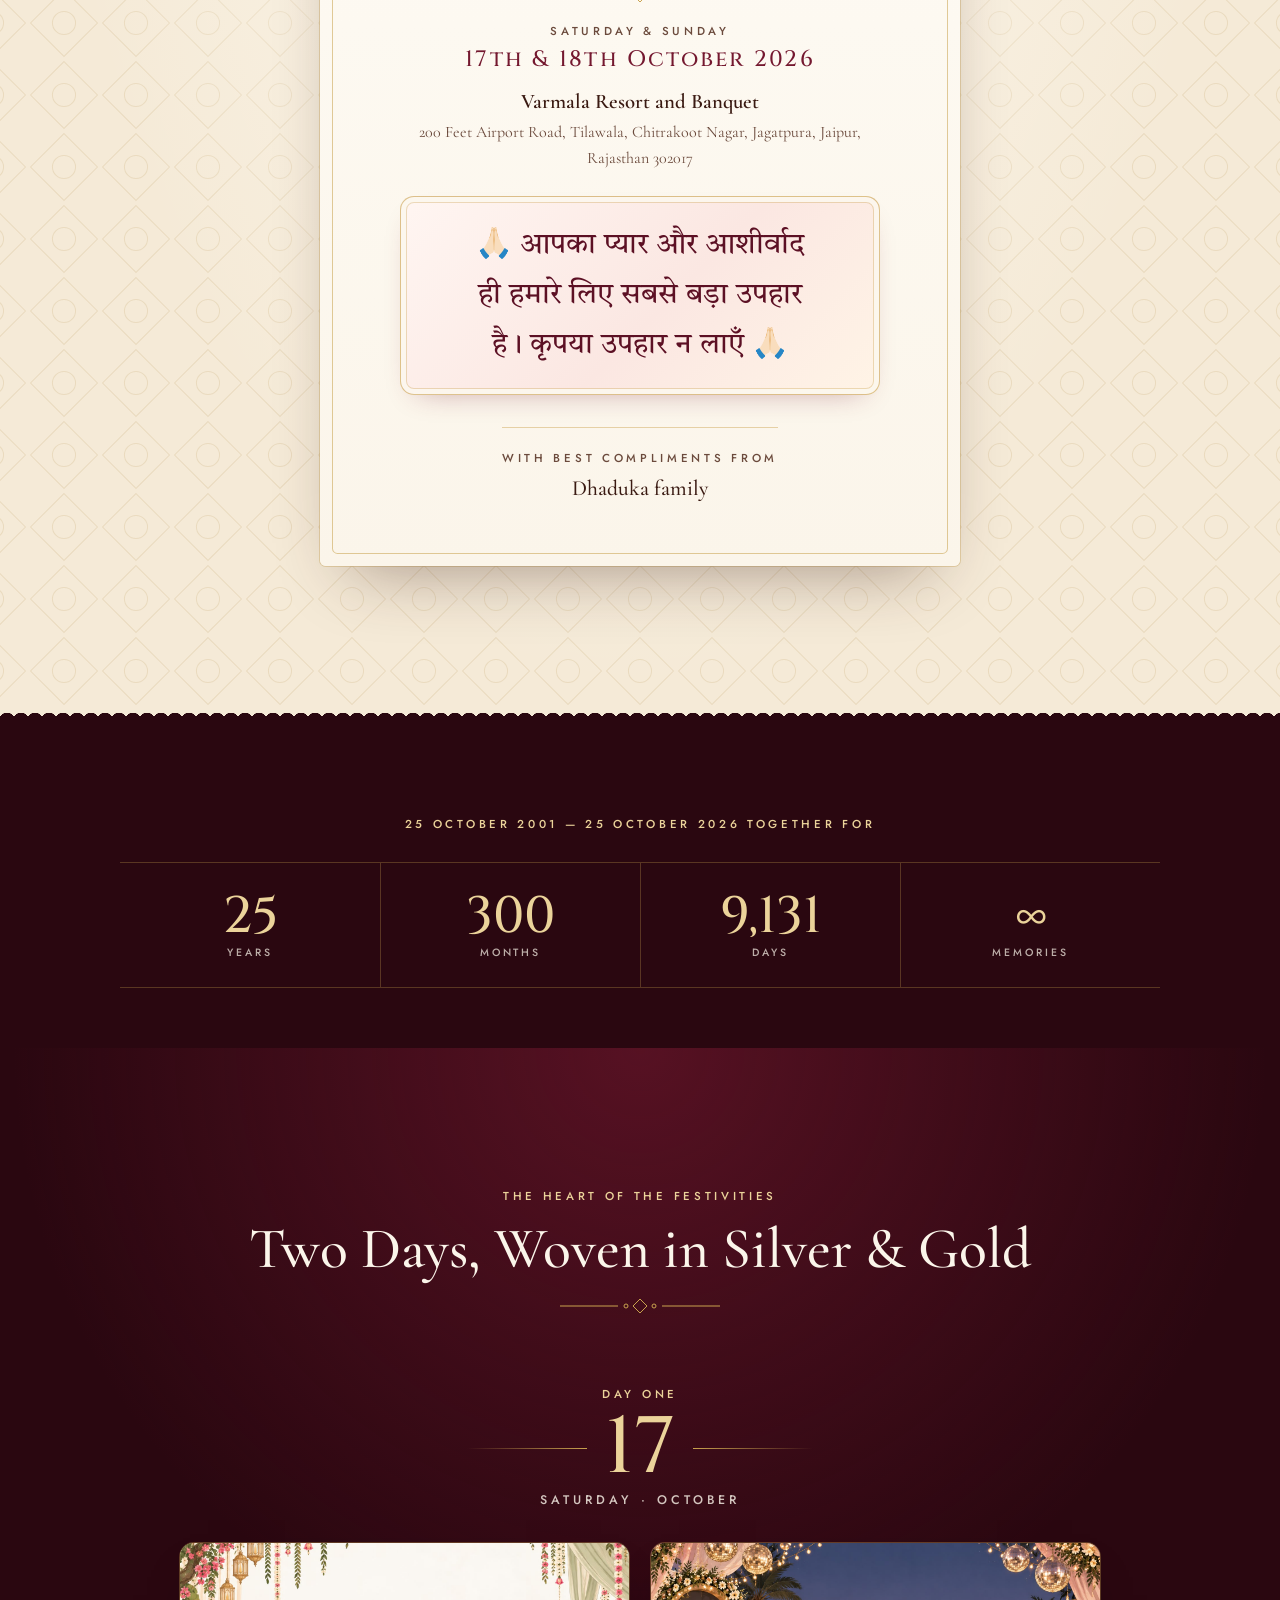
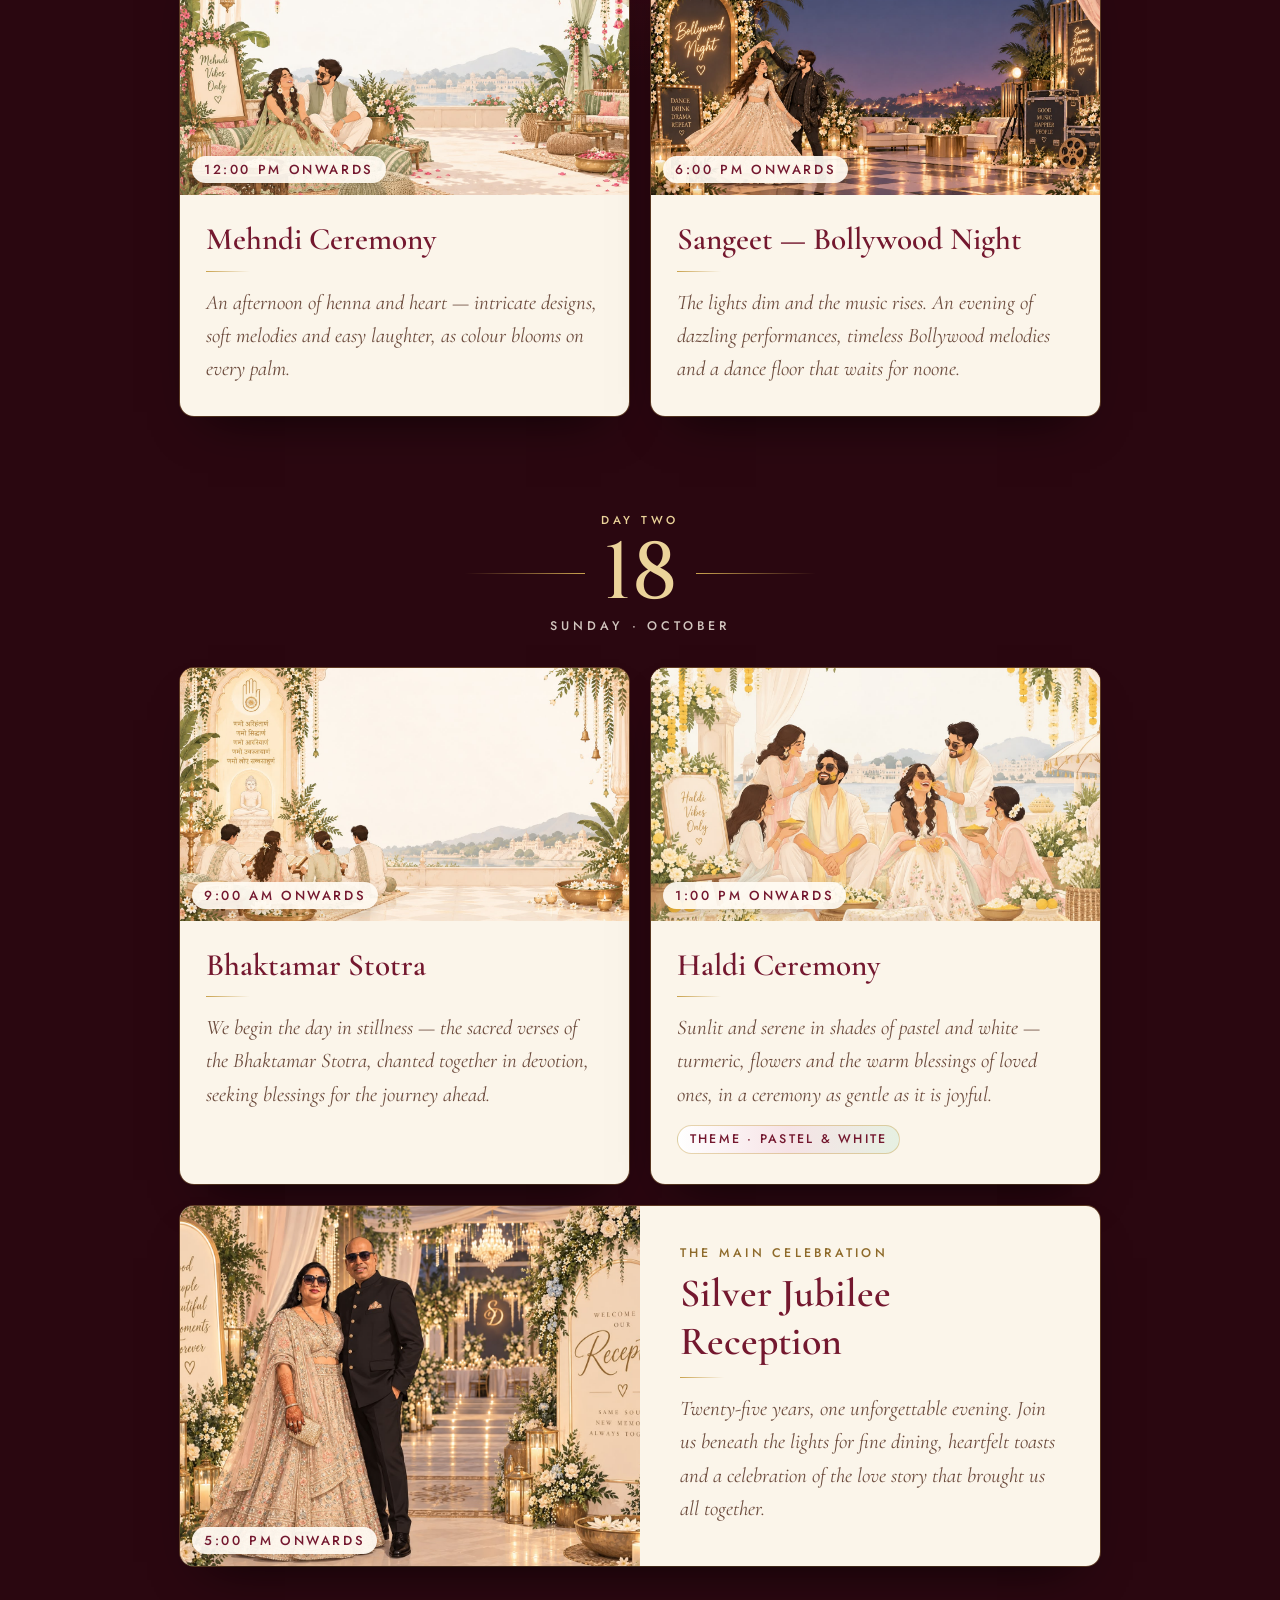
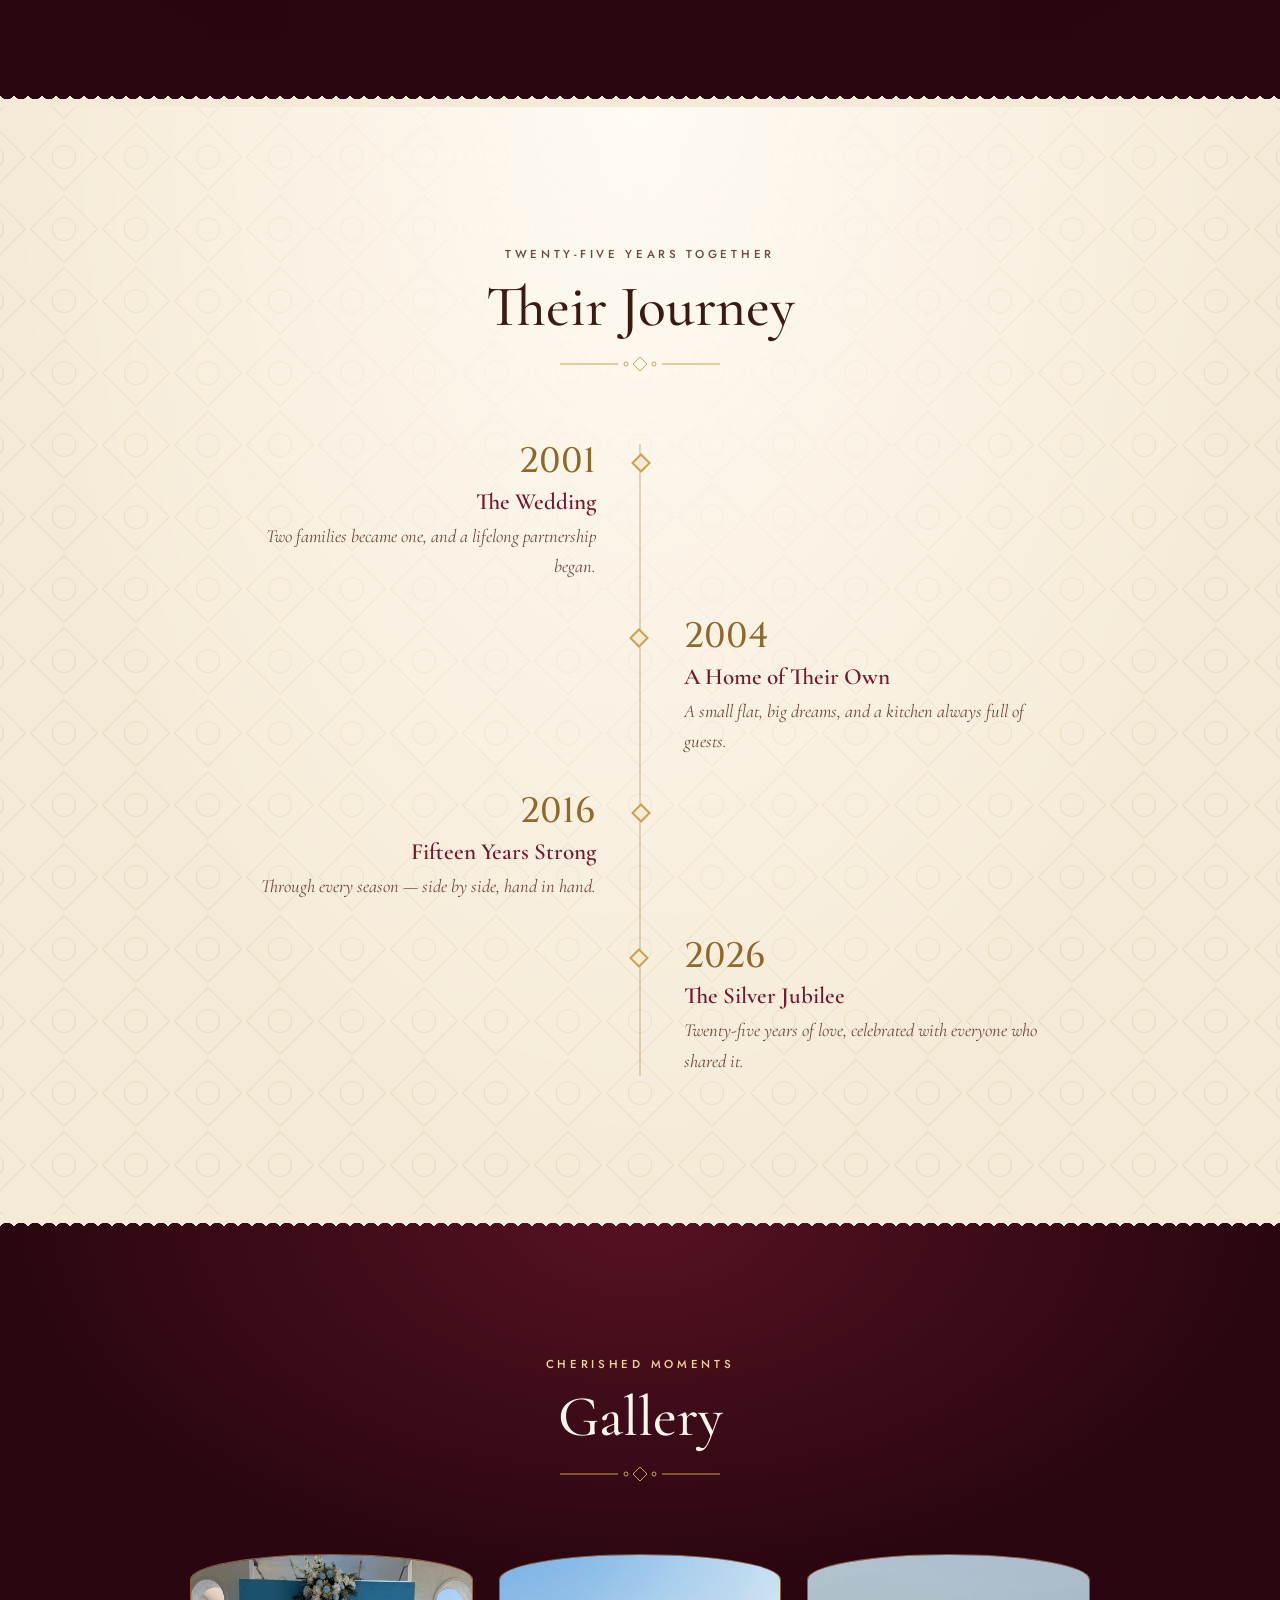
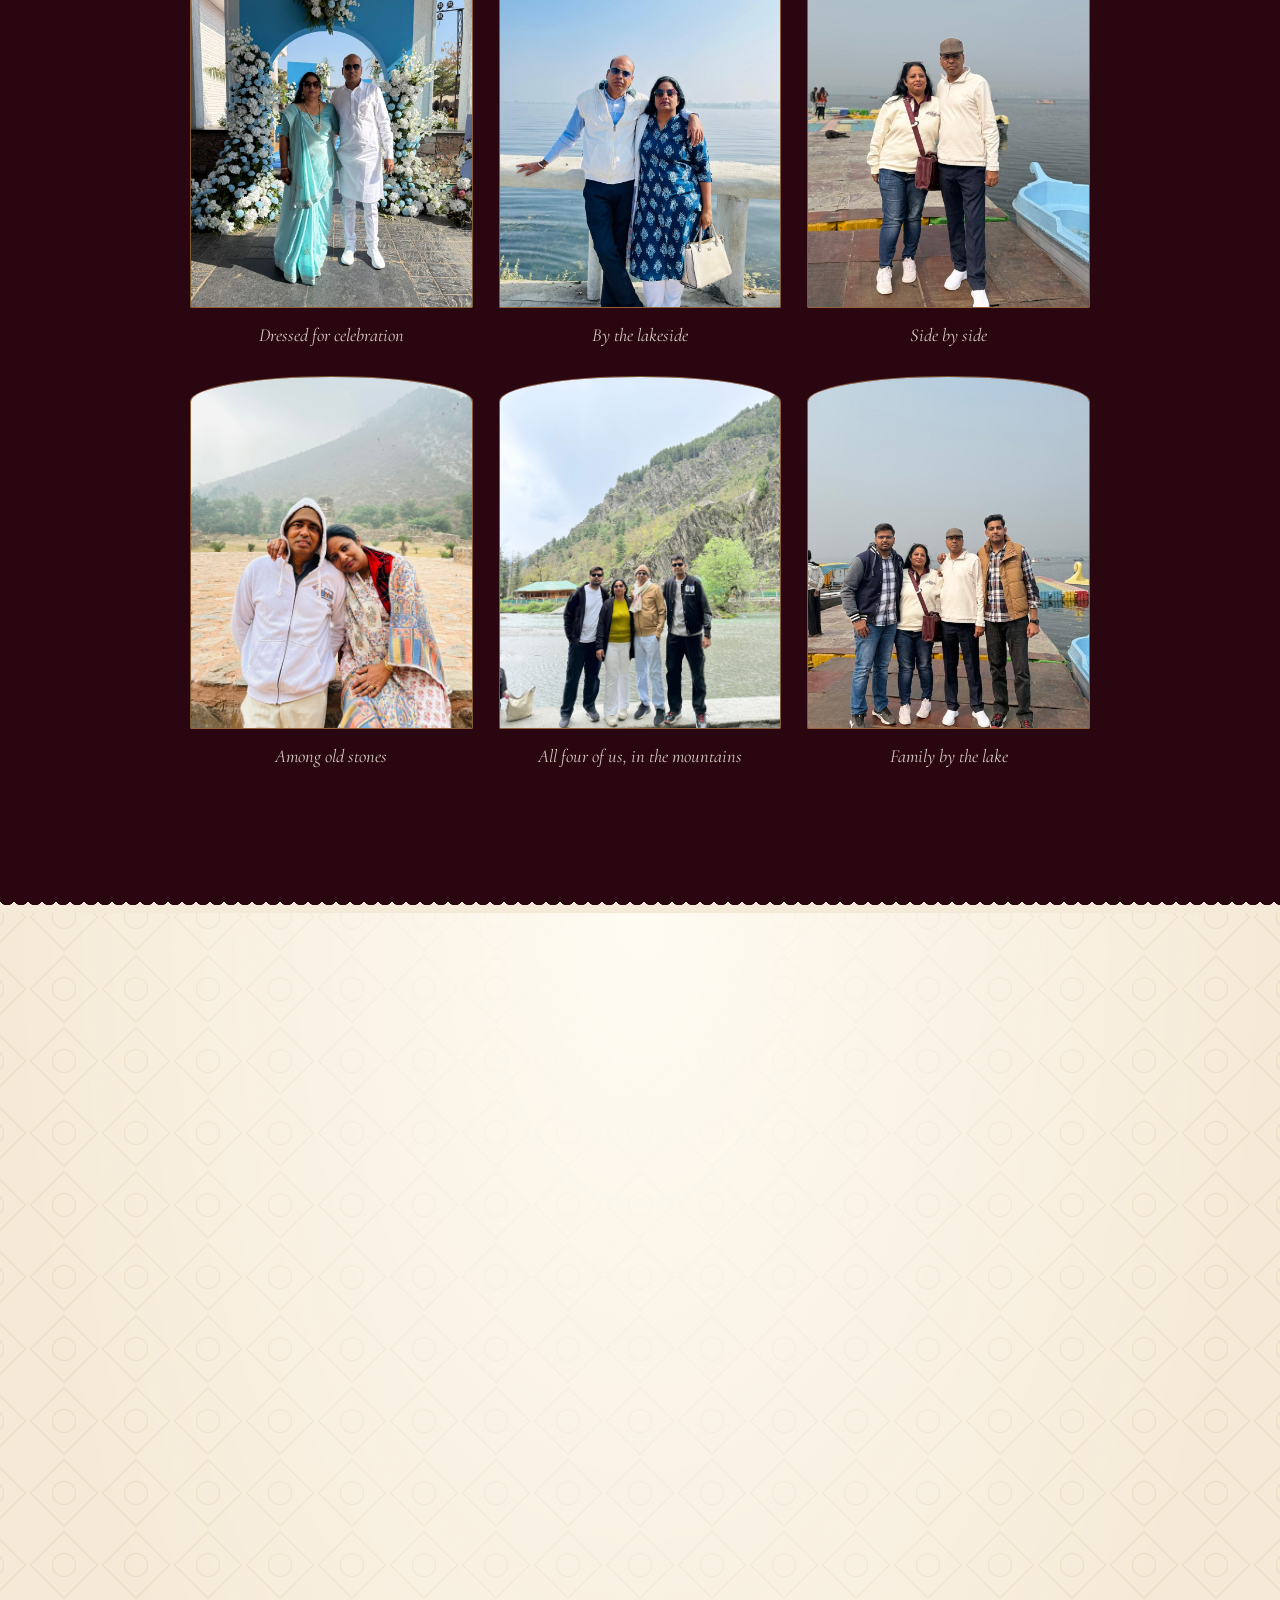
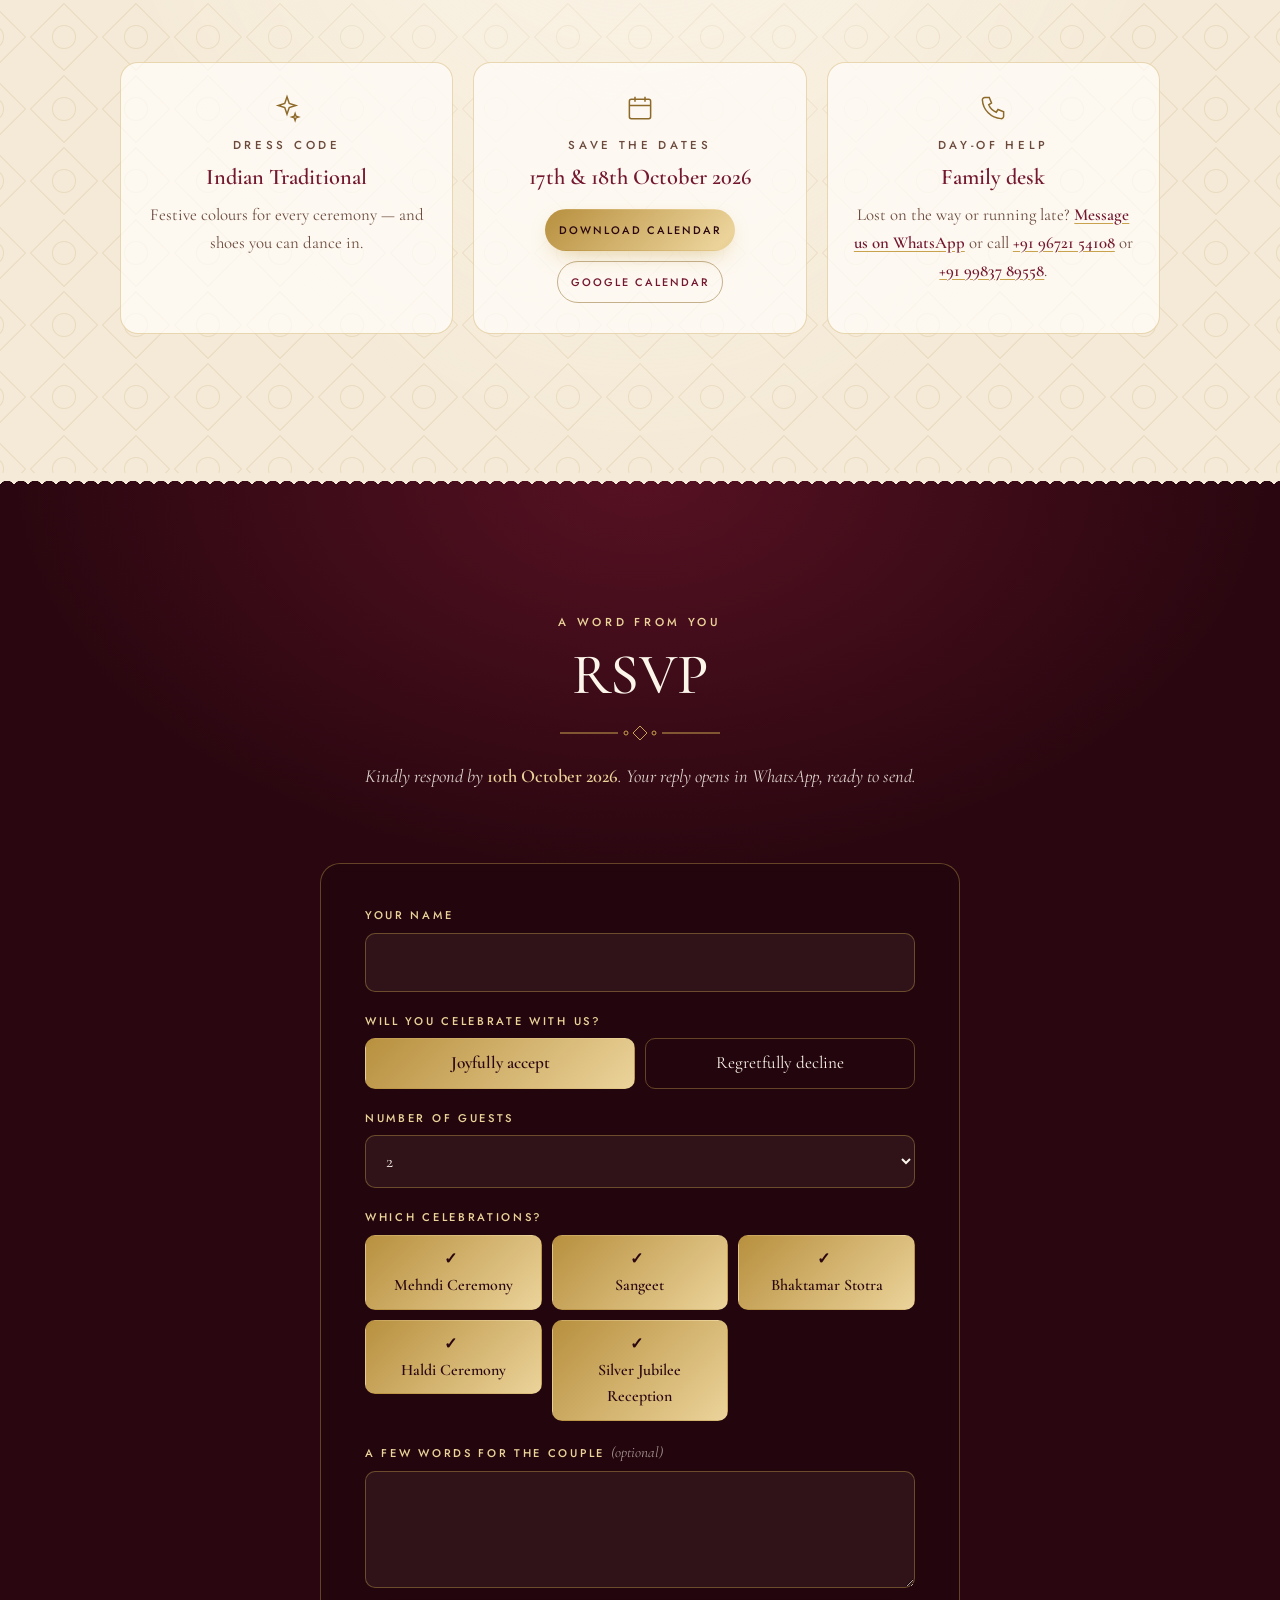
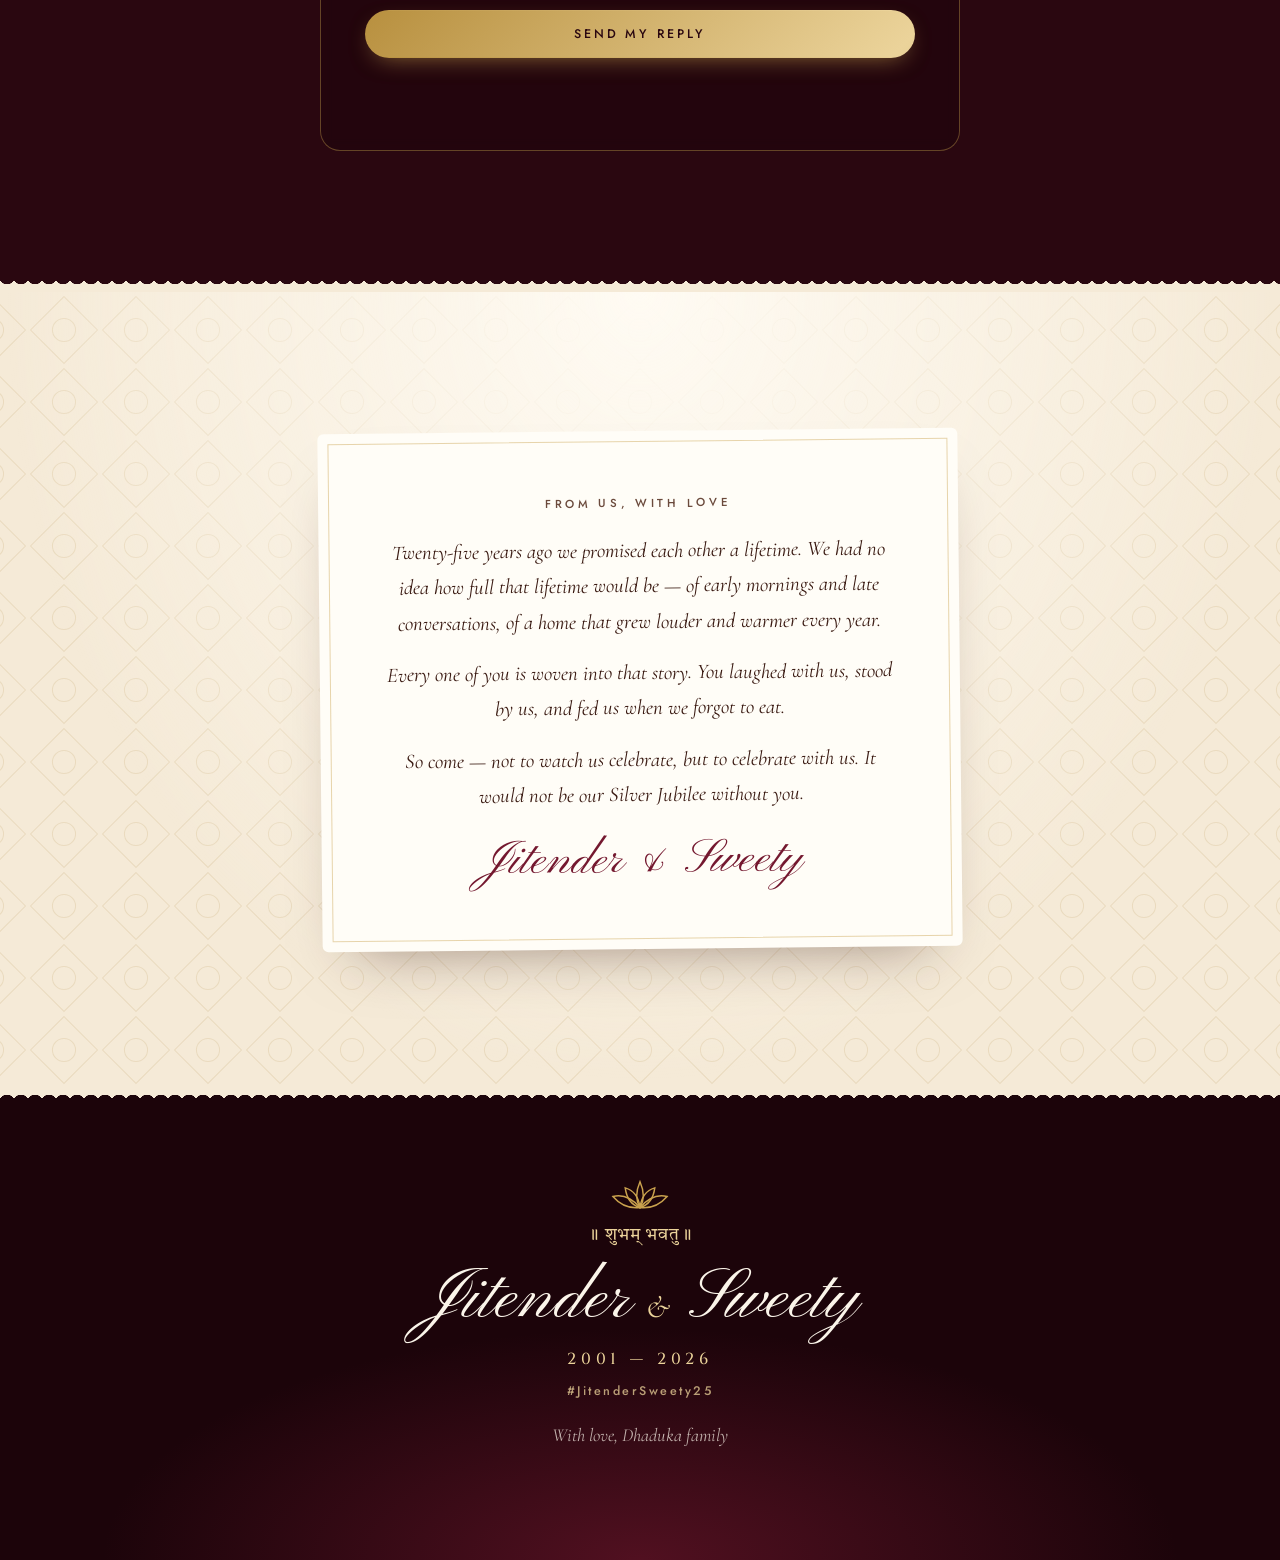
==== commit f26e630d: "Updations according to client" ====
--- a/royal-maroon/index.html
+++ b/royal-maroon/index.html
@@ -4,10 +4,10 @@
 <meta charset="UTF-8" />
 <script>document.documentElement.classList.replace('no-js', 'js');</script>
 <meta name="viewport" content="width=device-width, initial-scale=1, viewport-fit=cover" />
-<title>Jitendra &amp; Sweety · Silver Jubilee</title>
-<meta name="description" content="Celebrating 25 years of togetherness — Jitendra &amp; Sweety invite you to their Silver Jubilee celebrations on 17th &amp; 18th October 2026 at Varmala Resort and Banquet, Jaipur." />
+<title>Jitender &amp; Sweety · Silver Jubilee</title>
+<meta name="description" content="Celebrating 25 years of togetherness — Jitender &amp; Sweety invite you to their Silver Jubilee celebrations on 17th &amp; 18th October 2026 at Varmala Resort and Banquet, Jaipur." />
 <meta name="theme-color" content="#2A0710" />
-<meta property="og:title" content="Jitendra &amp; Sweety · Silver Jubilee" />
+<meta property="og:title" content="Jitender &amp; Sweety · Silver Jubilee" />
 <meta property="og:description" content="Celebrating 25 Years of Togetherness · 17th &amp; 18th October 2026 · Varmala Resort and Banquet, Jaipur" />
 <meta property="og:image" content="https://silver-jubliee-pi.vercel.app/images/hero.jpg" />
 
@@ -42,7 +42,7 @@
     <!-- the letter waiting inside -->
     <div class="env__letter" aria-hidden="true">
       <p class="env__invocation">॥ श्री महावीराय नमः ॥</p>
-      <p class="env__names"><span data-bind="partner1">Jitendra</span><em>&amp;</em><span data-bind="partner2">Sweety</span></p>
+      <p class="env__names"><span data-bind="partner1">Jitender</span><em>&amp;</em><span data-bind="partner2">Sweety</span></p>
       <p class="env__occasion">Silver Jubilee · 25 Years</p>
     </div>
 
@@ -51,7 +51,7 @@
       <div class="env__front">
         <p class="env__invited">You are invited</p>
         <svg class="env__orn" viewBox="0 0 160 24" aria-hidden="true"><path d="M4 12h52M104 12h52"/><path d="M80 3c-6 6-6 12 0 18 6-6 6-12 0-18z"/><path d="M68 12c4-5 8-5 12 0-4 5-8 5-12 0zM92 12c-4-5-8-5-12 0 4 5 8 5 12 0z"/><circle cx="60" cy="12" r="1.6"/><circle cx="100" cy="12" r="1.6"/></svg>
-        <p class="env__for"><span data-bind="partner1">Jitendra</span> &amp; <span data-bind="partner2">Sweety</span></p>
+        <p class="env__for"><span data-bind="partner1">Jitender</span> &amp; <span data-bind="partner2">Sweety</span></p>
       </div>
     </div>
 
@@ -108,7 +108,7 @@
       <p class="kicker up" style="--d:.25s">Celebrating twenty-five years of togetherness</p>
 
       <h1 class="hero__names up" style="--d:.45s">
-        <span data-bind="partner1">Jitendra</span>
+        <span data-bind="partner1">Jitender</span>
         <em>&amp;</em>
         <span data-bind="partner2">Sweety</span>
       </h1>
@@ -121,6 +121,7 @@
 
       <p class="hero__date up" style="--d:.85s" data-bind="dateText">17th &amp; 18th October 2026</p>
       <p class="hero__place up" style="--d:.95s"><span data-bind="venue">Varmala Resort and Banquet</span> · <span data-bind="city">Jaipur</span></p>
+      <p class="hero__address up" style="--d:1.02s" data-bind="address">200 Feet Airport Road, Tilawala, Chitrakoot Nagar, Jagatpura, Jaipur, Rajasthan 302017</p>
 
       <div class="countdown up" style="--d:1.1s" id="countdown" role="timer" aria-label="Time until the celebrations">
         <div><b data-cd="days">0</b><small>Days</small></div>
@@ -145,7 +146,7 @@
         <p class="label" data-bind="blessingLine">With the blessings of our elders</p>
 
         <p class="card__lead">Together with the Dhaduka Family,</p>
-        <p class="card__names"><span data-bind="partner1">Jitendra</span> <em>&amp;</em> <span data-bind="partner2">Sweety</span></p>
+        <p class="card__names"><span data-bind="partner1">Jitender</span> <em>&amp;</em> <span data-bind="partner2">Sweety</span></p>
         <p class="card__lead">invite you to celebrate</p>
 
         <h2 class="card__title">Twenty-Five Years<br /><span>of Togetherness</span></h2>
@@ -159,12 +160,11 @@
 
         <div class="card__where">
           <p class="card__venue" data-bind="venue">Varmala Resort and Banquet</p>
-          <p class="card__addr" data-bind="address">200 Feet Airport Road, Tilawala, Chitrakoot Nagar, Jagatpura, Jaipur, Rajasthan 302017</p>
+          <p class="card__addr" data-bind="address">200 Feet Airport Road, Jaipur</p>
         </div>
 
         <div class="card__request">
-          <p class="card__request-label">A gentle request</p>
-          <p class="card__request-text">Aapka pyaar aur aashirwad hi humare liye sabse bada uphaar hai. Kripya uphaar na laayein 🙏🏻</p>
+          <p class="card__request-text">🙏🏻 आपका प्यार और आशीर्वाद ही हमारे लिए सबसे बड़ा उपहार है। कृपया उपहार न लाएँ 🙏🏻</p>
         </div>
 
         <div class="card__hosts">
@@ -248,8 +248,8 @@
         <figure class="frame reveal"><div class="frame__img"><img src="images/photo-3.jpg" alt="The couple by a lakeside railing" loading="lazy" /></div><figcaption>By the lakeside</figcaption></figure>
         <figure class="frame reveal"><div class="frame__img"><img src="images/photo-4.jpg" alt="The couple on a boat jetty" loading="lazy" /></div><figcaption>Side by side</figcaption></figure>
         <figure class="frame reveal"><div class="frame__img"><img src="images/photo-6.jpg" alt="The couple resting together among old stone ruins" loading="lazy" /></div><figcaption>Among old stones</figcaption></figure>
-        <figure class="frame frame--family reveal"><div class="frame__img"><img src="images/family-1.jpg" alt="Jitendra and Sweety with their sons by a river in the mountains" loading="lazy" /></div><figcaption>All four of us, in the mountains</figcaption></figure>
-        <figure class="frame frame--family reveal"><div class="frame__img"><img src="images/family-2.jpg" alt="Jitendra and Sweety with their sons on a lakeside jetty" loading="lazy" /></div><figcaption>Family by the lake</figcaption></figure>
+        <figure class="frame frame--family reveal"><div class="frame__img"><img src="images/family-1.jpg" alt="Jitender and Sweety with their sons by a river in the mountains" loading="lazy" /></div><figcaption>All four of us, in the mountains</figcaption></figure>
+        <figure class="frame frame--family reveal"><div class="frame__img"><img src="images/family-2.jpg" alt="Jitender and Sweety with their sons on a lakeside jetty" loading="lazy" /></div><figcaption>Family by the lake</figcaption></figure>
       </div>
     </div>
   </section>
@@ -363,7 +363,7 @@
       <article class="letter reveal">
         <p class="label">From us, with love</p>
         <div class="letter__body" id="letterBody"></div>
-        <p class="letter__sign"><span data-bind="partner1">Jitendra</span> &amp; <span data-bind="partner2">Sweety</span></p>
+        <p class="letter__sign"><span data-bind="partner1">Jitender</span> &amp; <span data-bind="partner2">Sweety</span></p>
       </article>
     </div>
   </section>
@@ -373,9 +373,9 @@
 <footer class="footer">
   <svg class="footer__lotus" aria-hidden="true"><use href="#lotus"/></svg>
   <p class="deva">॥ शुभम् भवतु ॥</p>
-  <p class="footer__names"><span data-bind="partner1">Jitendra</span> <em>&amp;</em> <span data-bind="partner2">Sweety</span></p>
+  <p class="footer__names"><span data-bind="partner1">Jitender</span> <em>&amp;</em> <span data-bind="partner2">Sweety</span></p>
   <p class="footer__years"><span data-bind="weddingYear">2001</span> — <span data-bind="jubileeYear">2026</span></p>
-  <p class="footer__tag" data-bind="hashtag">#JitendraSweety25</p>
+  <p class="footer__tag" data-bind="hashtag">#JitenderSweety25</p>
   <p class="footer__note">With love, <span data-bind="hosts">Satvik, Sanidhya &amp; Family</span></p>
 </footer>
 
--- a/royal-maroon/css/styles.css
+++ b/royal-maroon/css/styles.css
@@ -319,6 +319,19 @@
 .hero__date { font: 500 clamp(1rem, 2.4vw, 1.2rem)/1.3 var(--caps); letter-spacing: .14em; color: var(--ivory); }
 .hero__place { font-style: italic; color: rgba(251, 245, 234, .85); }
 
+/* the full address, highlighted in gold leaf on the front page */
+.hero__address {
+  width: min(470px, 100%);
+  margin: 12px auto 0;
+  padding: 11px 18px;
+  border-radius: 12px;
+  font: 500 clamp(.78rem, 2.5vw, .92rem)/1.5 var(--sans);
+  color: var(--maroon-900);
+  background: linear-gradient(135deg, var(--gold) 0%, #F3DFAB 52%, var(--gold) 100%);
+  border: 1px solid var(--gold-lt);
+  box-shadow: 0 12px 28px -16px rgba(0, 0, 0, .65), inset 0 0 0 1px rgba(255, 253, 248, .35);
+}
+
 .countdown {
   display: grid; grid-template-columns: repeat(4, 1fr); gap: 10px;
   margin: 18px 0 20px; width: min(420px, 100%);
@@ -393,18 +406,7 @@
 .card__date { font: 500 clamp(1.1rem, 3.4vw, 1.4rem)/1.3 var(--caps); letter-spacing: .1em; color: var(--wine); }
 .card__where { display: grid; gap: 4px; max-width: 460px; }
 .card__venue { font: 600 1.3rem/1.3 var(--serif); color: var(--ink); }
-/* the full address, highlighted in gold leaf so guests can find it at a glance */
-.card__addr {
-  margin-top: 8px;
-  padding: 12px 20px;
-  border-radius: 12px;
-  font: 600 clamp(1rem, 3vw, 1.12rem)/1.5 var(--serif);
-  color: var(--maroon-900);
-  background: linear-gradient(135deg, var(--gold) 0%, #F3DFAB 52%, var(--gold) 100%);
-  border: 1px solid var(--gold-dk);
-  box-shadow: 0 12px 26px -16px rgba(116, 24, 47, .55), inset 0 0 0 1px rgba(255, 253, 248, .45);
-  text-wrap: balance;
-}
+.card__addr { font-size: 1rem; color: var(--ink-soft); }
 .card__joy { font-style: italic; color: var(--wine); margin-top: 8px; }
 /* the no-gifts request, set apart in a soft gold-edged panel */
 .card__request {
@@ -421,7 +423,13 @@
   font: 500 .72rem/1 var(--sans); letter-spacing: .26em; text-transform: uppercase;
   color: var(--ivory); background: linear-gradient(135deg, var(--wine), #8E2340);
 }
-.card__request-text { font: italic 500 clamp(1.2rem, 3.6vw, 1.4rem)/1.55 var(--serif); color: var(--wine); text-wrap: balance; }
+/* the no-gifts request — the main message on the card, so it is set big
+   in a proper Devanagari face and a deep maroon that reads on the panel */
+.card__request-text {
+  font: 500 clamp(1.45rem, 6vw, 1.8rem)/1.75 var(--deva);
+  color: #5C1024;
+  text-wrap: balance;
+}
 .card__hosts { margin-top: 18px; padding-top: 22px; border-top: 1px solid rgba(201, 162, 78, .45); display: grid; gap: 8px; }
 .card__hostnames { font: 500 1.35rem/1.3 var(--serif); color: var(--ink); }
 
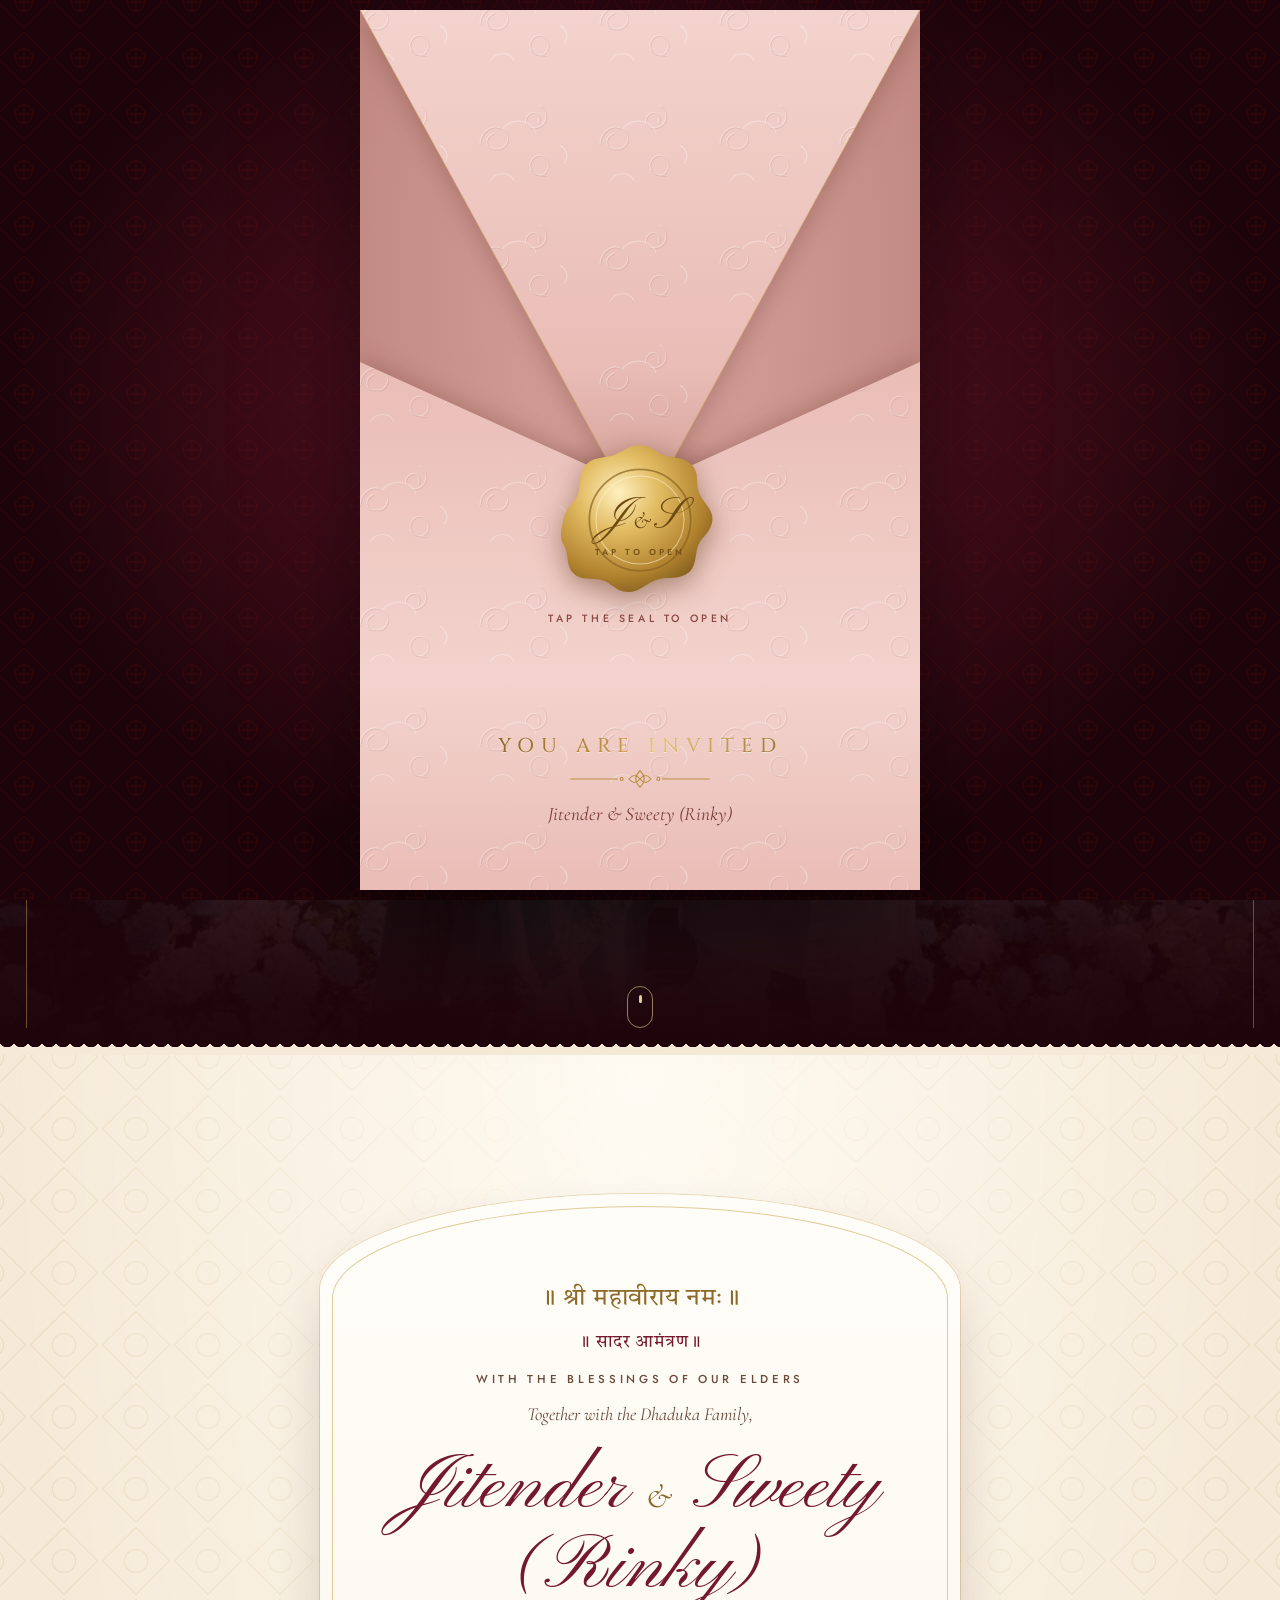
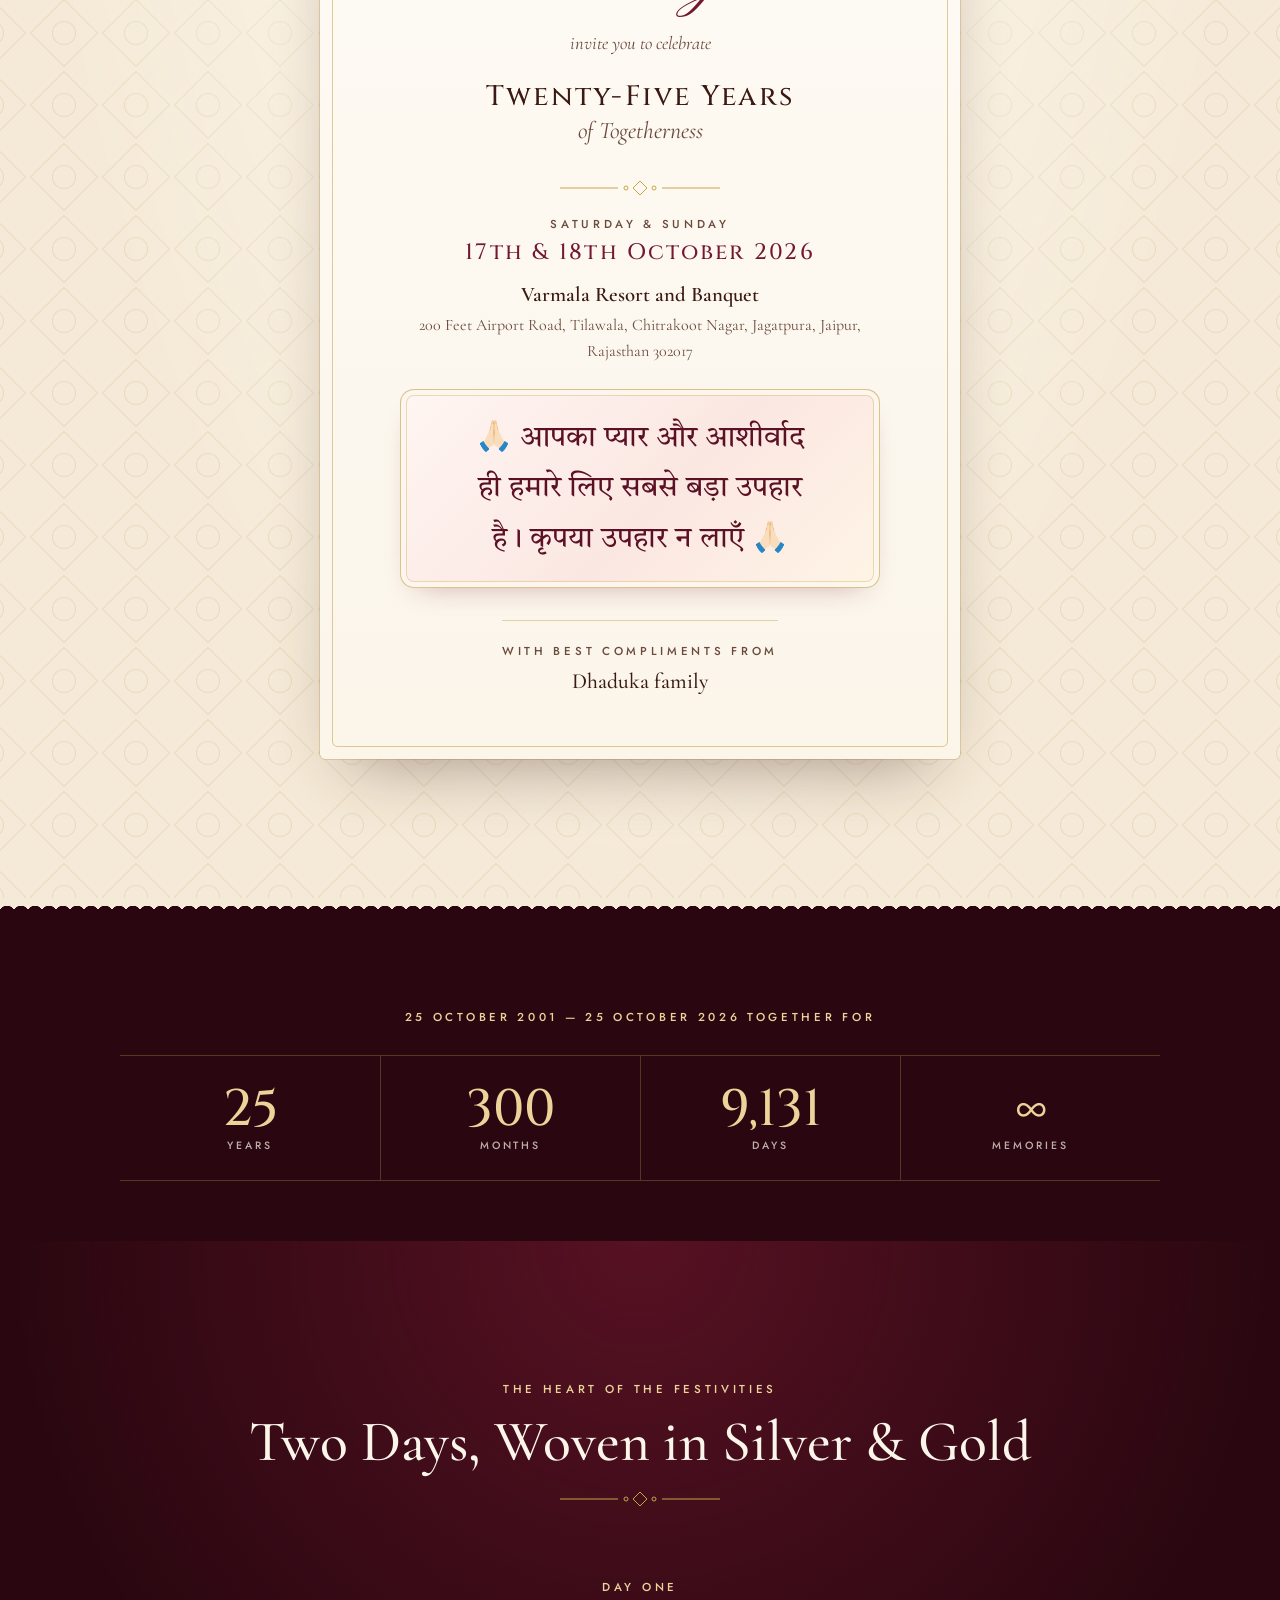
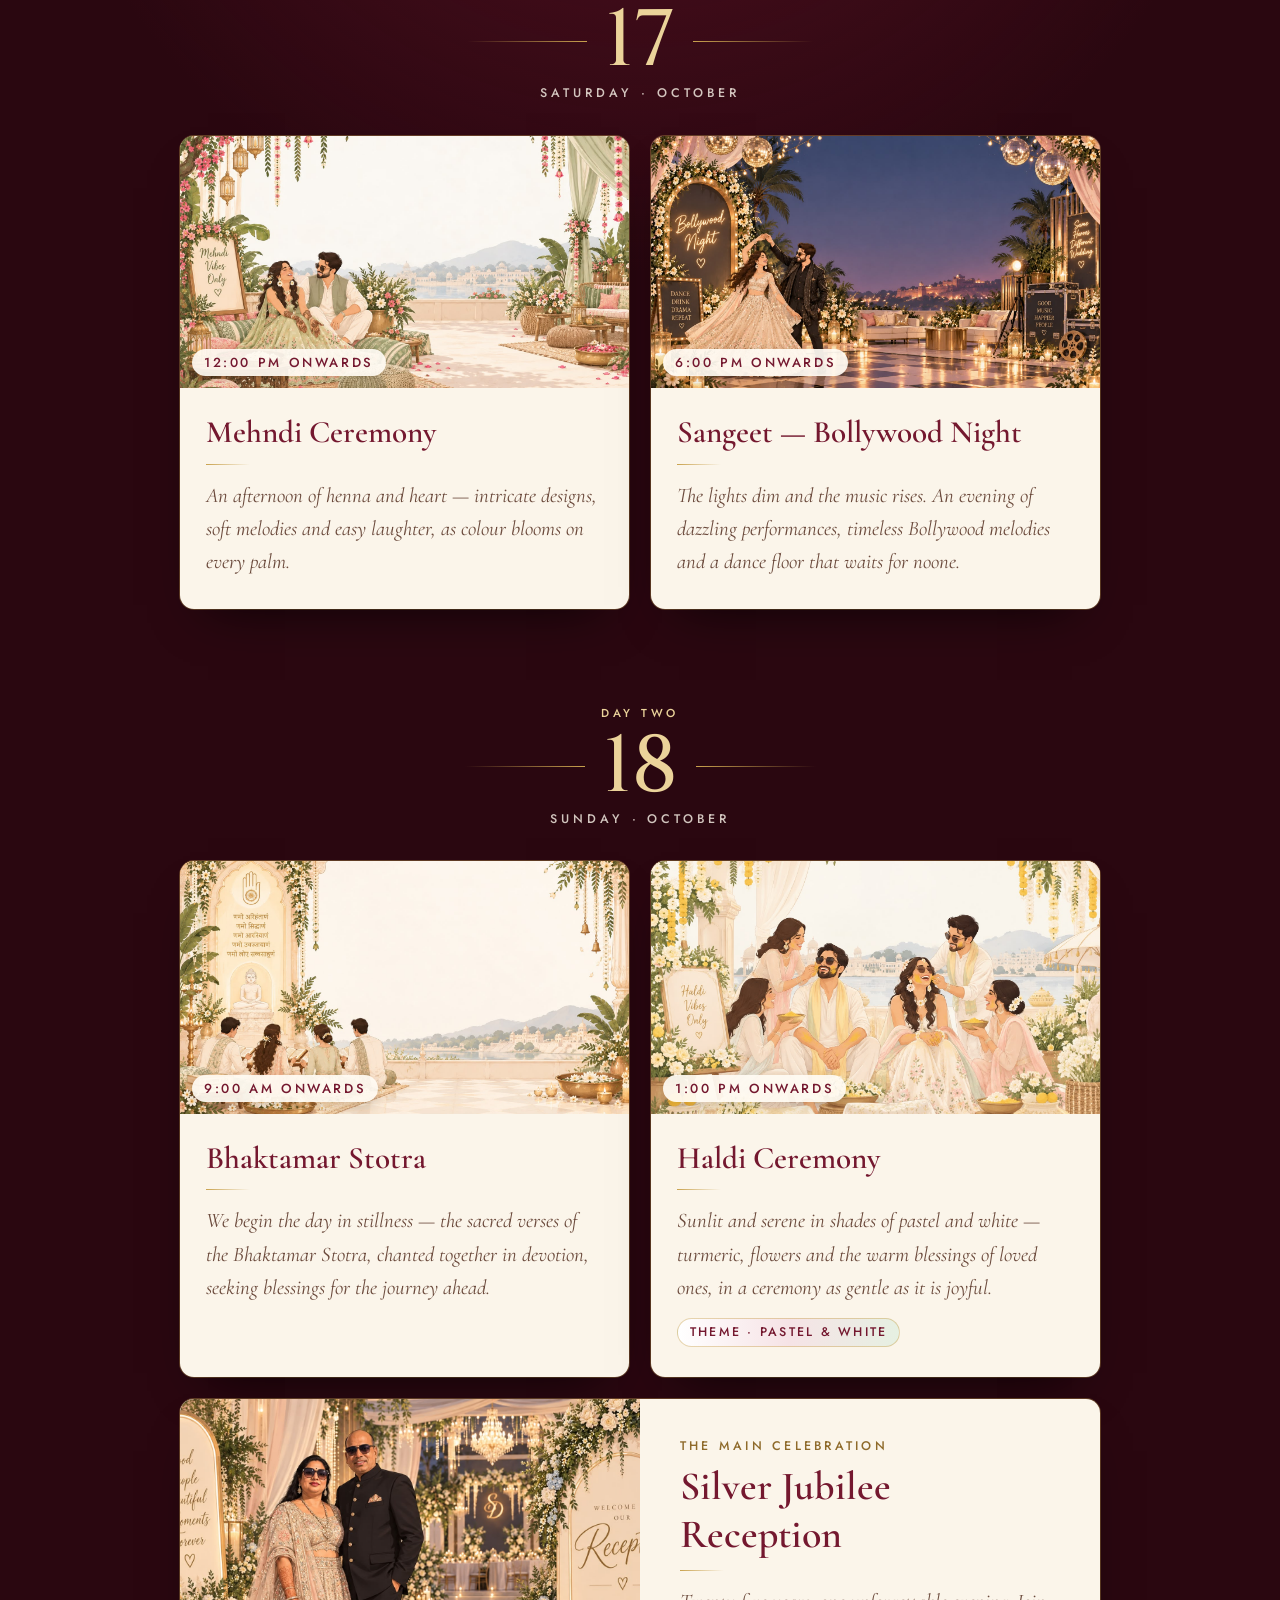
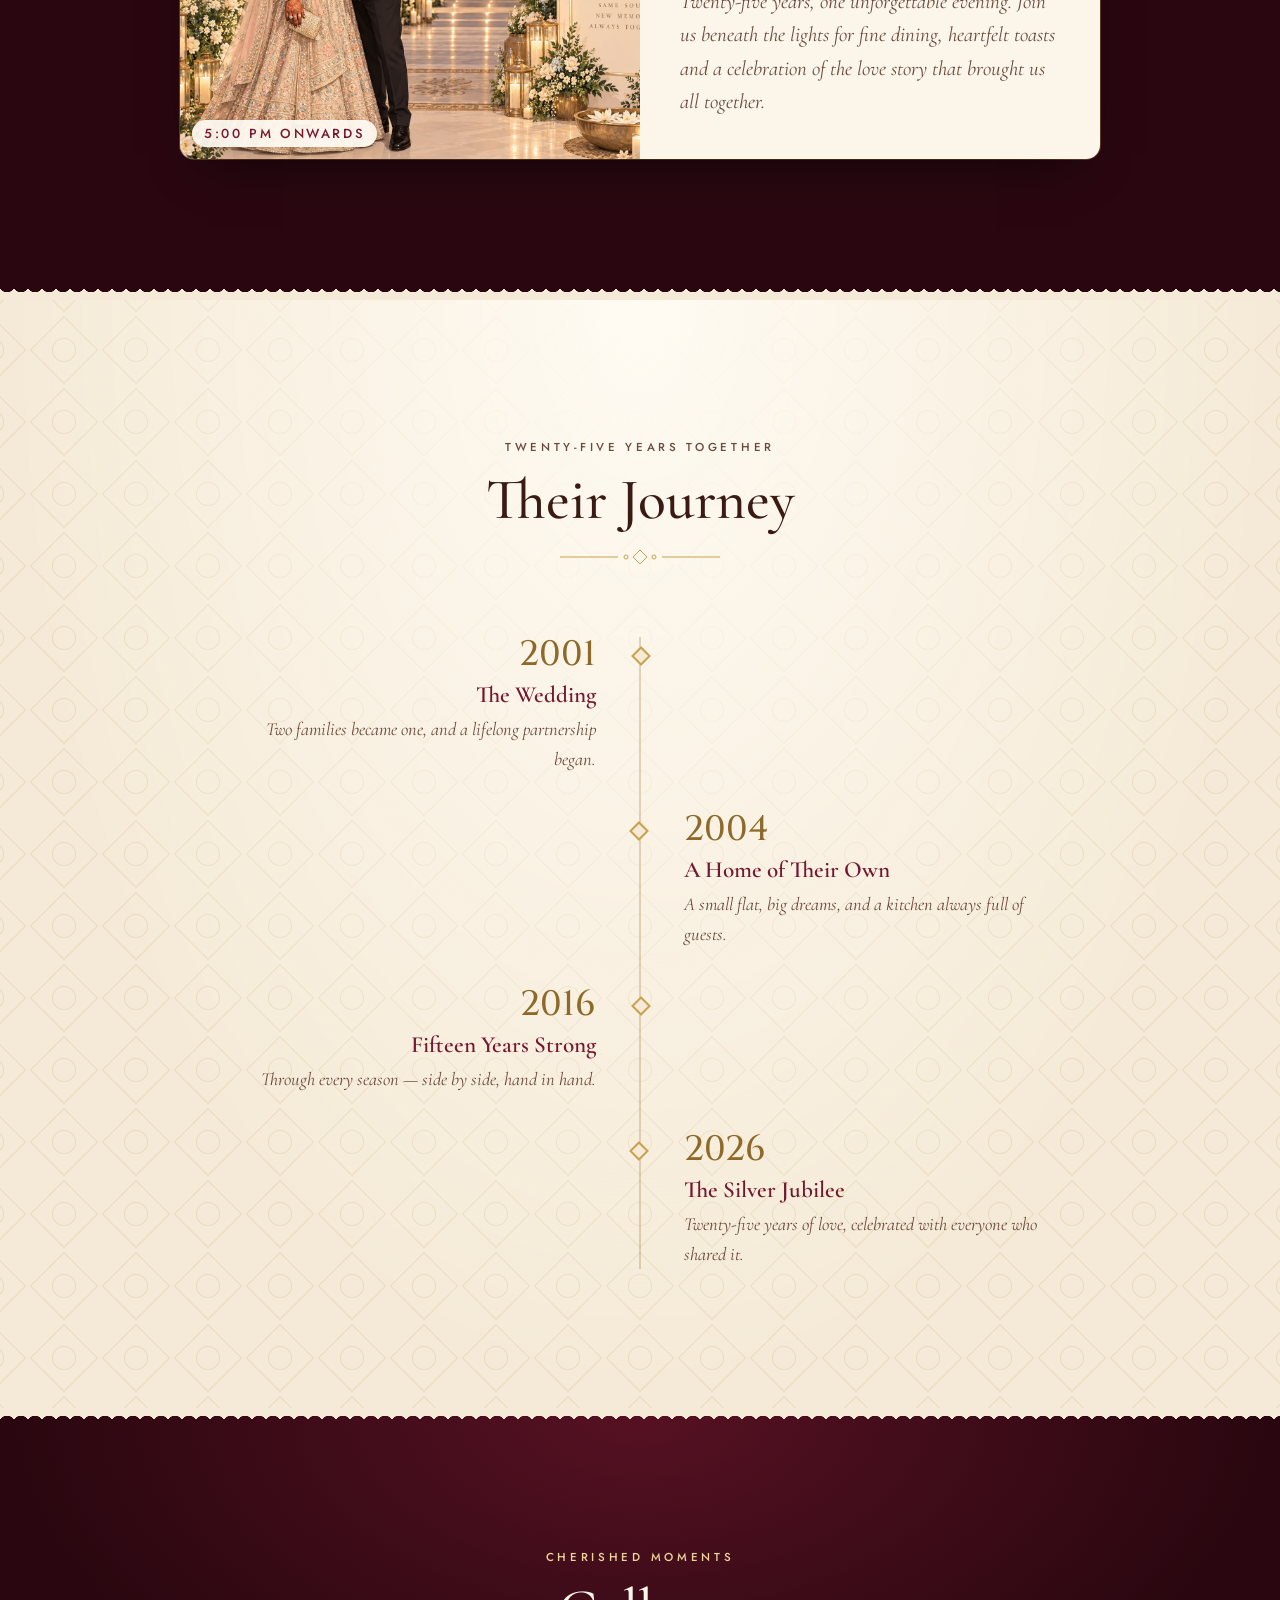
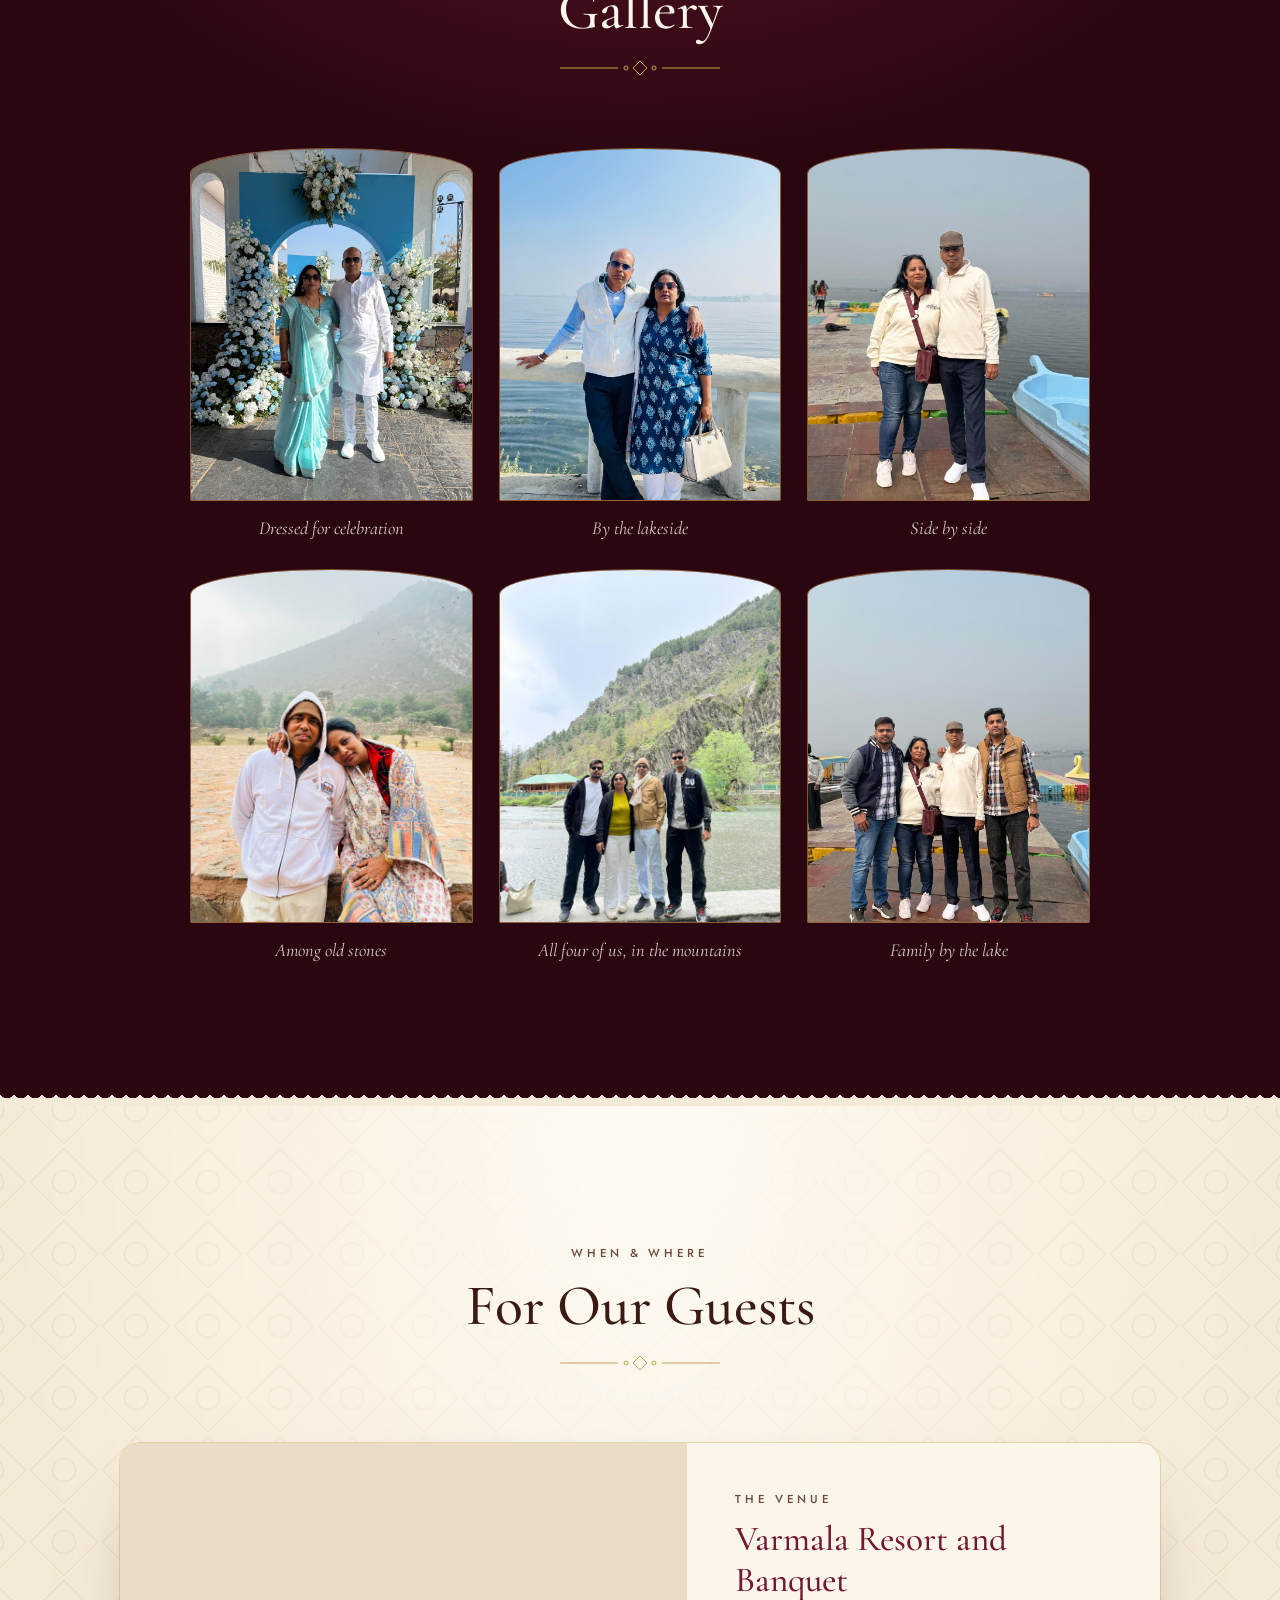
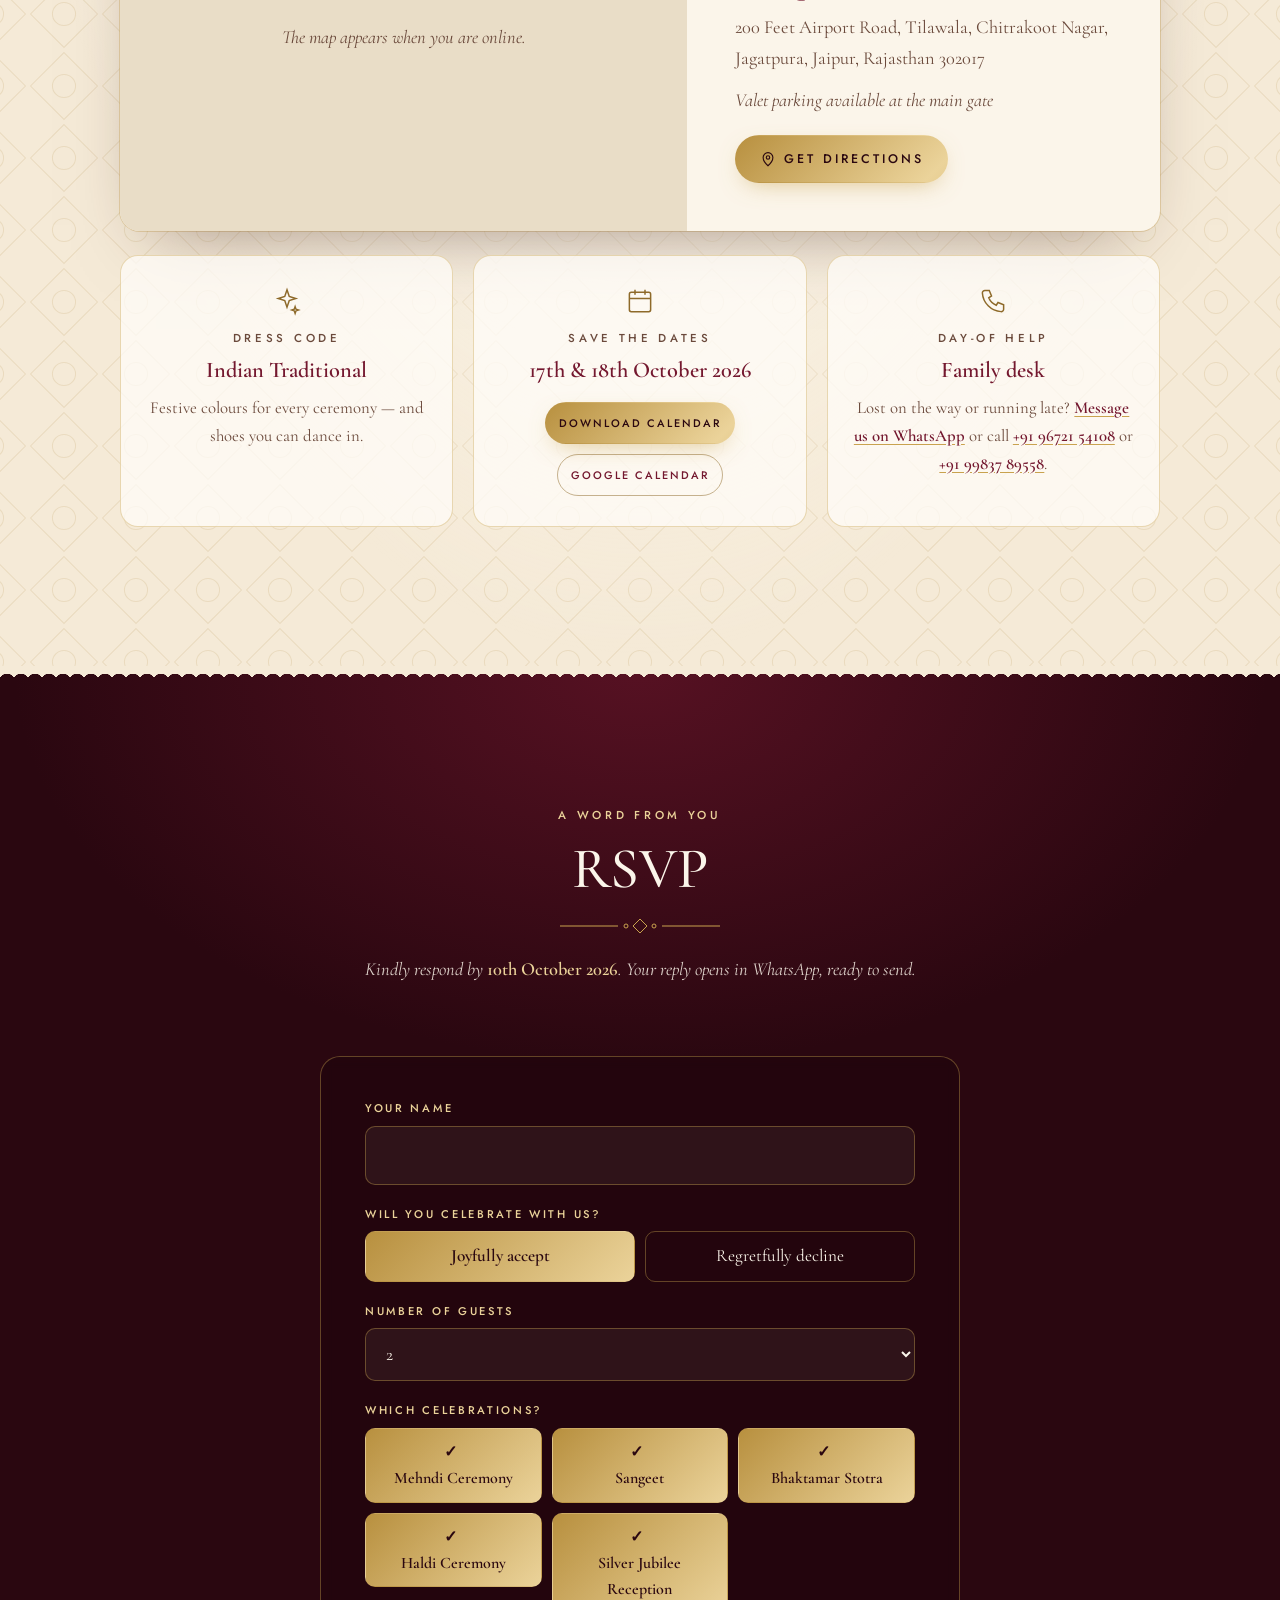
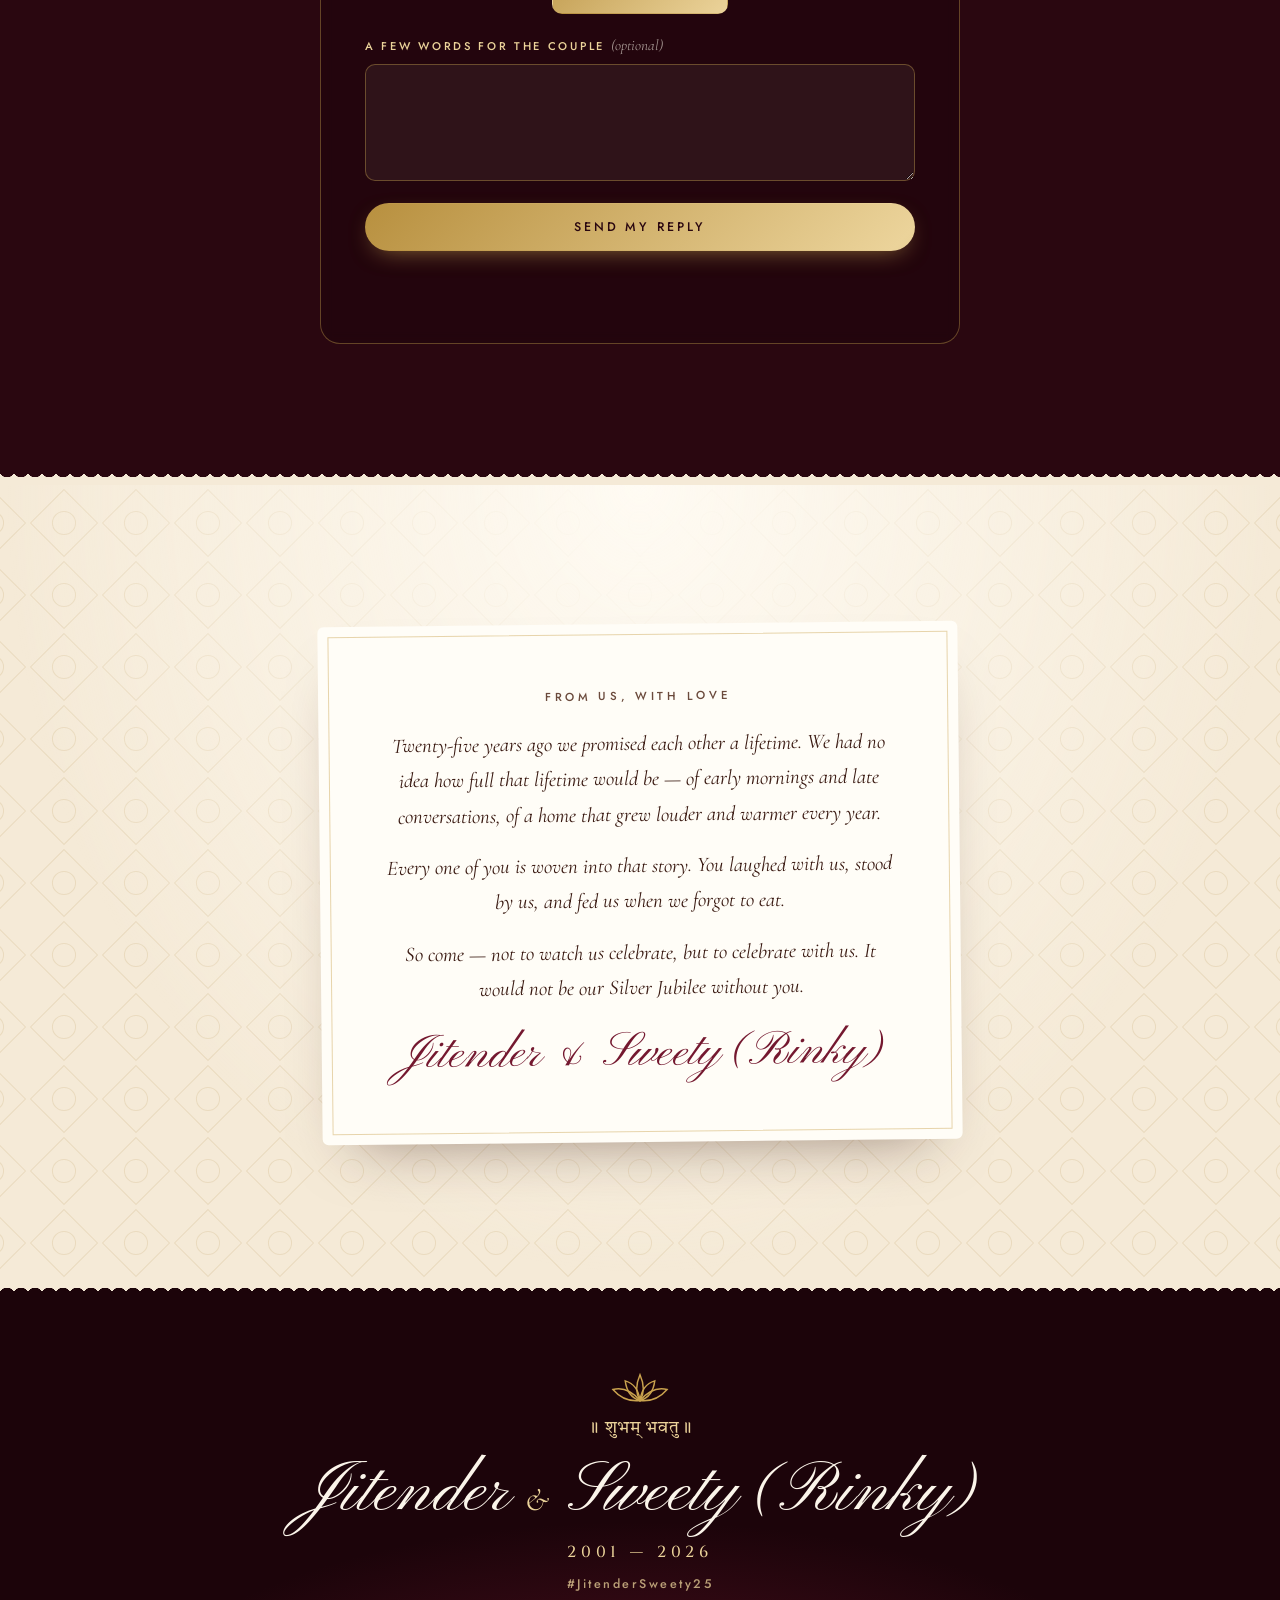
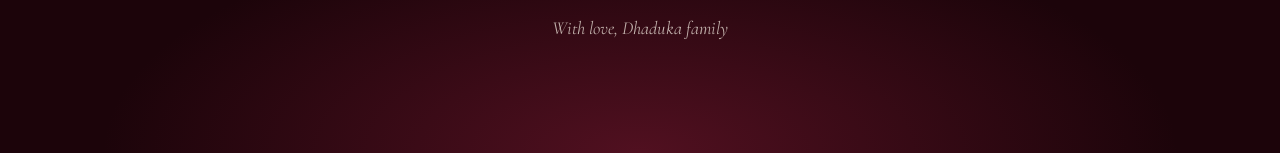
==== commit 2b4bcc24: "Updated name" ====
--- a/royal-maroon/index.html
+++ b/royal-maroon/index.html
@@ -4,10 +4,10 @@
 <meta charset="UTF-8" />
 <script>document.documentElement.classList.replace('no-js', 'js');</script>
 <meta name="viewport" content="width=device-width, initial-scale=1, viewport-fit=cover" />
-<title>Jitender &amp; Sweety · Silver Jubilee</title>
-<meta name="description" content="Celebrating 25 years of togetherness — Jitender &amp; Sweety invite you to their Silver Jubilee celebrations on 17th &amp; 18th October 2026 at Varmala Resort and Banquet, Jaipur." />
+<title>Jitender &amp; Sweety (Rinky) · Silver Jubilee</title>
+<meta name="description" content="Celebrating 25 years of togetherness — Jitender &amp; Sweety (Rinky) invite you to their Silver Jubilee celebrations on 17th &amp; 18th October 2026 at Varmala Resort and Banquet, Jaipur." />
 <meta name="theme-color" content="#2A0710" />
-<meta property="og:title" content="Jitender &amp; Sweety · Silver Jubilee" />
+<meta property="og:title" content="Jitender &amp; Sweety (Rinky) · Silver Jubilee" />
 <meta property="og:description" content="Celebrating 25 Years of Togetherness · 17th &amp; 18th October 2026 · Varmala Resort and Banquet, Jaipur" />
 <meta property="og:image" content="https://silver-jubliee-pi.vercel.app/images/hero.jpg" />
 
@@ -42,7 +42,7 @@
     <!-- the letter waiting inside -->
     <div class="env__letter" aria-hidden="true">
       <p class="env__invocation">॥ श्री महावीराय नमः ॥</p>
-      <p class="env__names"><span data-bind="partner1">Jitender</span><em>&amp;</em><span data-bind="partner2">Sweety</span></p>
+      <p class="env__names"><span data-bind="partner1">Jitender</span><em>&amp;</em><span data-bind="partner2">Sweety (Rinky)</span></p>
       <p class="env__occasion">Silver Jubilee · 25 Years</p>
     </div>
 
@@ -51,7 +51,7 @@
       <div class="env__front">
         <p class="env__invited">You are invited</p>
         <svg class="env__orn" viewBox="0 0 160 24" aria-hidden="true"><path d="M4 12h52M104 12h52"/><path d="M80 3c-6 6-6 12 0 18 6-6 6-12 0-18z"/><path d="M68 12c4-5 8-5 12 0-4 5-8 5-12 0zM92 12c-4-5-8-5-12 0 4 5 8 5 12 0z"/><circle cx="60" cy="12" r="1.6"/><circle cx="100" cy="12" r="1.6"/></svg>
-        <p class="env__for"><span data-bind="partner1">Jitender</span> &amp; <span data-bind="partner2">Sweety</span></p>
+        <p class="env__for"><span data-bind="partner1">Jitender</span> &amp; <span data-bind="partner2">Sweety (Rinky)</span></p>
       </div>
     </div>
 
@@ -110,7 +110,7 @@
       <h1 class="hero__names up" style="--d:.45s">
         <span data-bind="partner1">Jitender</span>
         <em>&amp;</em>
-        <span data-bind="partner2">Sweety</span>
+        <span data-bind="partner2">Sweety (Rinky)</span>
       </h1>
 
       <div class="hero__jubilee up" style="--d:.7s" aria-hidden="true">
@@ -146,7 +146,7 @@
         <p class="label" data-bind="blessingLine">With the blessings of our elders</p>
 
         <p class="card__lead">Together with the Dhaduka Family,</p>
-        <p class="card__names"><span data-bind="partner1">Jitender</span> <em>&amp;</em> <span data-bind="partner2">Sweety</span></p>
+        <p class="card__names"><span data-bind="partner1">Jitender</span> <em>&amp;</em> <span data-bind="partner2">Sweety (Rinky)</span></p>
         <p class="card__lead">invite you to celebrate</p>
 
         <h2 class="card__title">Twenty-Five Years<br /><span>of Togetherness</span></h2>
@@ -363,7 +363,7 @@
       <article class="letter reveal">
         <p class="label">From us, with love</p>
         <div class="letter__body" id="letterBody"></div>
-        <p class="letter__sign"><span data-bind="partner1">Jitender</span> &amp; <span data-bind="partner2">Sweety</span></p>
+        <p class="letter__sign"><span data-bind="partner1">Jitender</span> &amp; <span data-bind="partner2">Sweety (Rinky)</span></p>
       </article>
     </div>
   </section>
@@ -373,7 +373,7 @@
 <footer class="footer">
   <svg class="footer__lotus" aria-hidden="true"><use href="#lotus"/></svg>
   <p class="deva">॥ शुभम् भवतु ॥</p>
-  <p class="footer__names"><span data-bind="partner1">Jitender</span> <em>&amp;</em> <span data-bind="partner2">Sweety</span></p>
+  <p class="footer__names"><span data-bind="partner1">Jitender</span> <em>&amp;</em> <span data-bind="partner2">Sweety (Rinky)</span></p>
   <p class="footer__years"><span data-bind="weddingYear">2001</span> — <span data-bind="jubileeYear">2026</span></p>
   <p class="footer__tag" data-bind="hashtag">#JitenderSweety25</p>
   <p class="footer__note">With love, <span data-bind="hosts">Satvik, Sanidhya &amp; Family</span></p>
--- a/royal-maroon/css/styles.css
+++ b/royal-maroon/css/styles.css
@@ -747,3 +747,37 @@
   *, *::before, *::after { animation: none !important; transition: none !important; }
   html { scroll-behavior: auto; }
 }
+
+
+/* ============================================================
+   Print / PDF — a keepsake copy of the invitation
+   ============================================================ */
+@media print {
+  @page { size: A4; margin: 12mm; }
+
+  html, body, html.is-locked, html.is-locked body {
+    overflow: visible !important;
+    height: auto !important;
+  }
+  * { -webkit-print-color-adjust: exact !important; print-color-adjust: exact !important; }
+
+  /* screen-only furniture */
+  .gate, .env, .nav, .dust, .music, .scrollcue, .countdown, .countdown__done,
+  .venue__map, .lightbox, .btn, form, audio, iframe, .yt-holder { display: none !important; }
+
+  /* nothing should be waiting on an animation */
+  .up, .reveal, .is-in {
+    opacity: 1 !important;
+    transform: none !important;
+    filter: none !important;
+    animation: none !important;
+    transition: none !important;
+  }
+
+  .hero { min-height: auto !important; padding: 10mm 0 8mm !important; }
+  .hero__bg, .hero__veil { position: absolute !important; }
+
+  .section { padding: 8mm 0 !important; }
+  section, .card, .event, .note, .frame, .venue { break-inside: avoid; page-break-inside: avoid; }
+  #invitation, #celebrations, #venue { break-before: page; page-break-before: always; }
+}
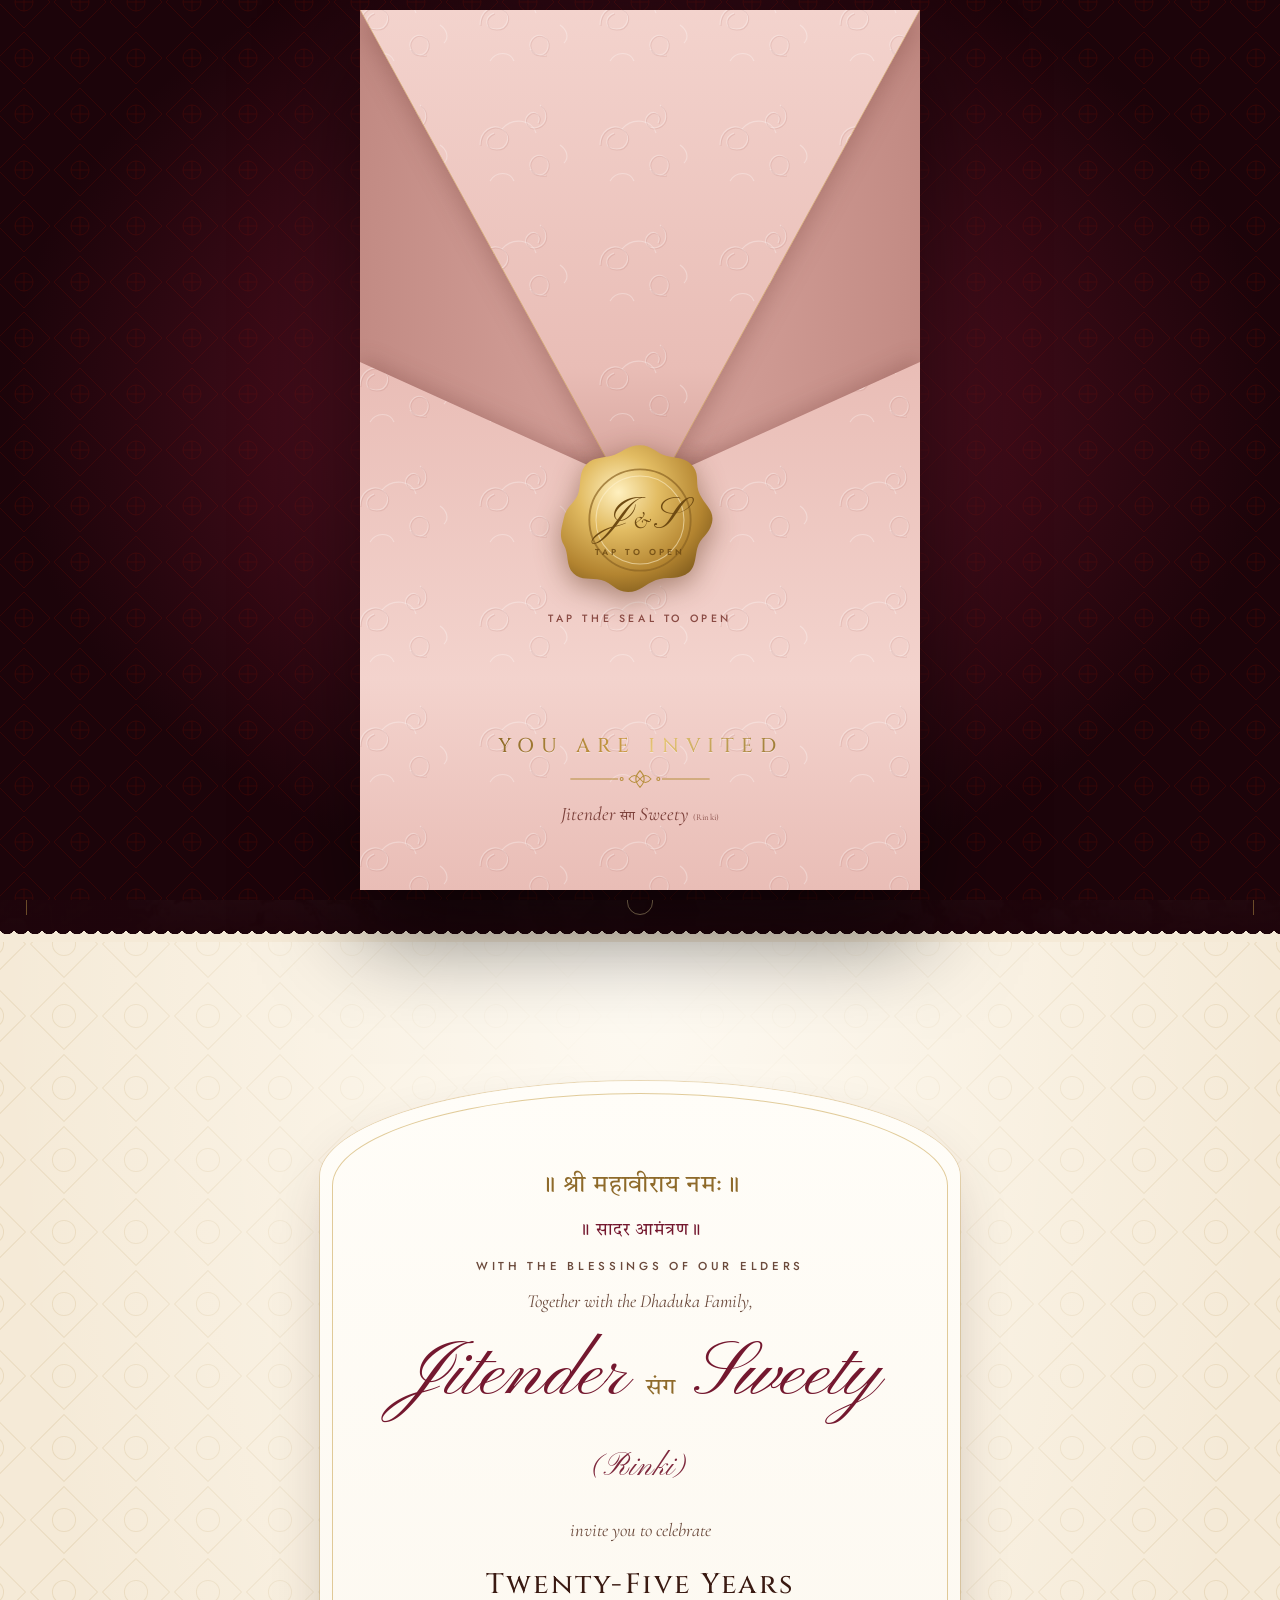
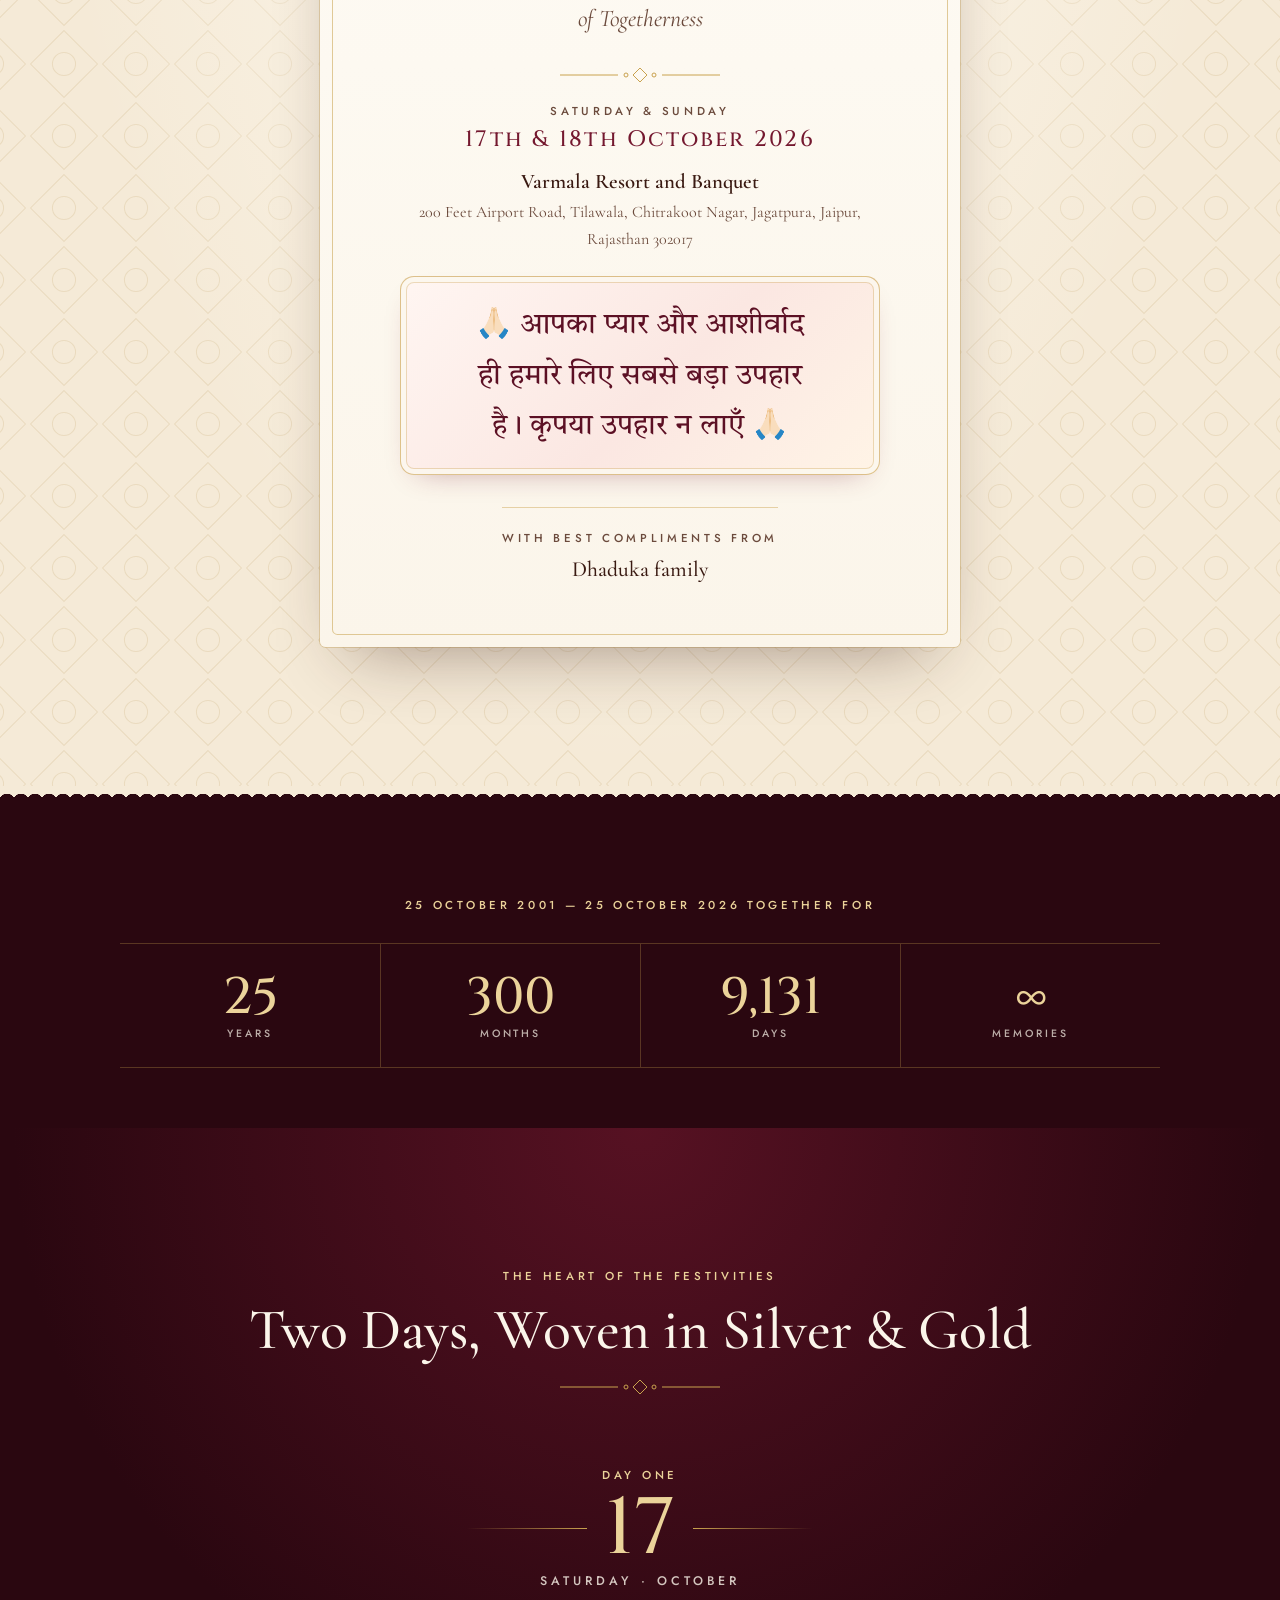
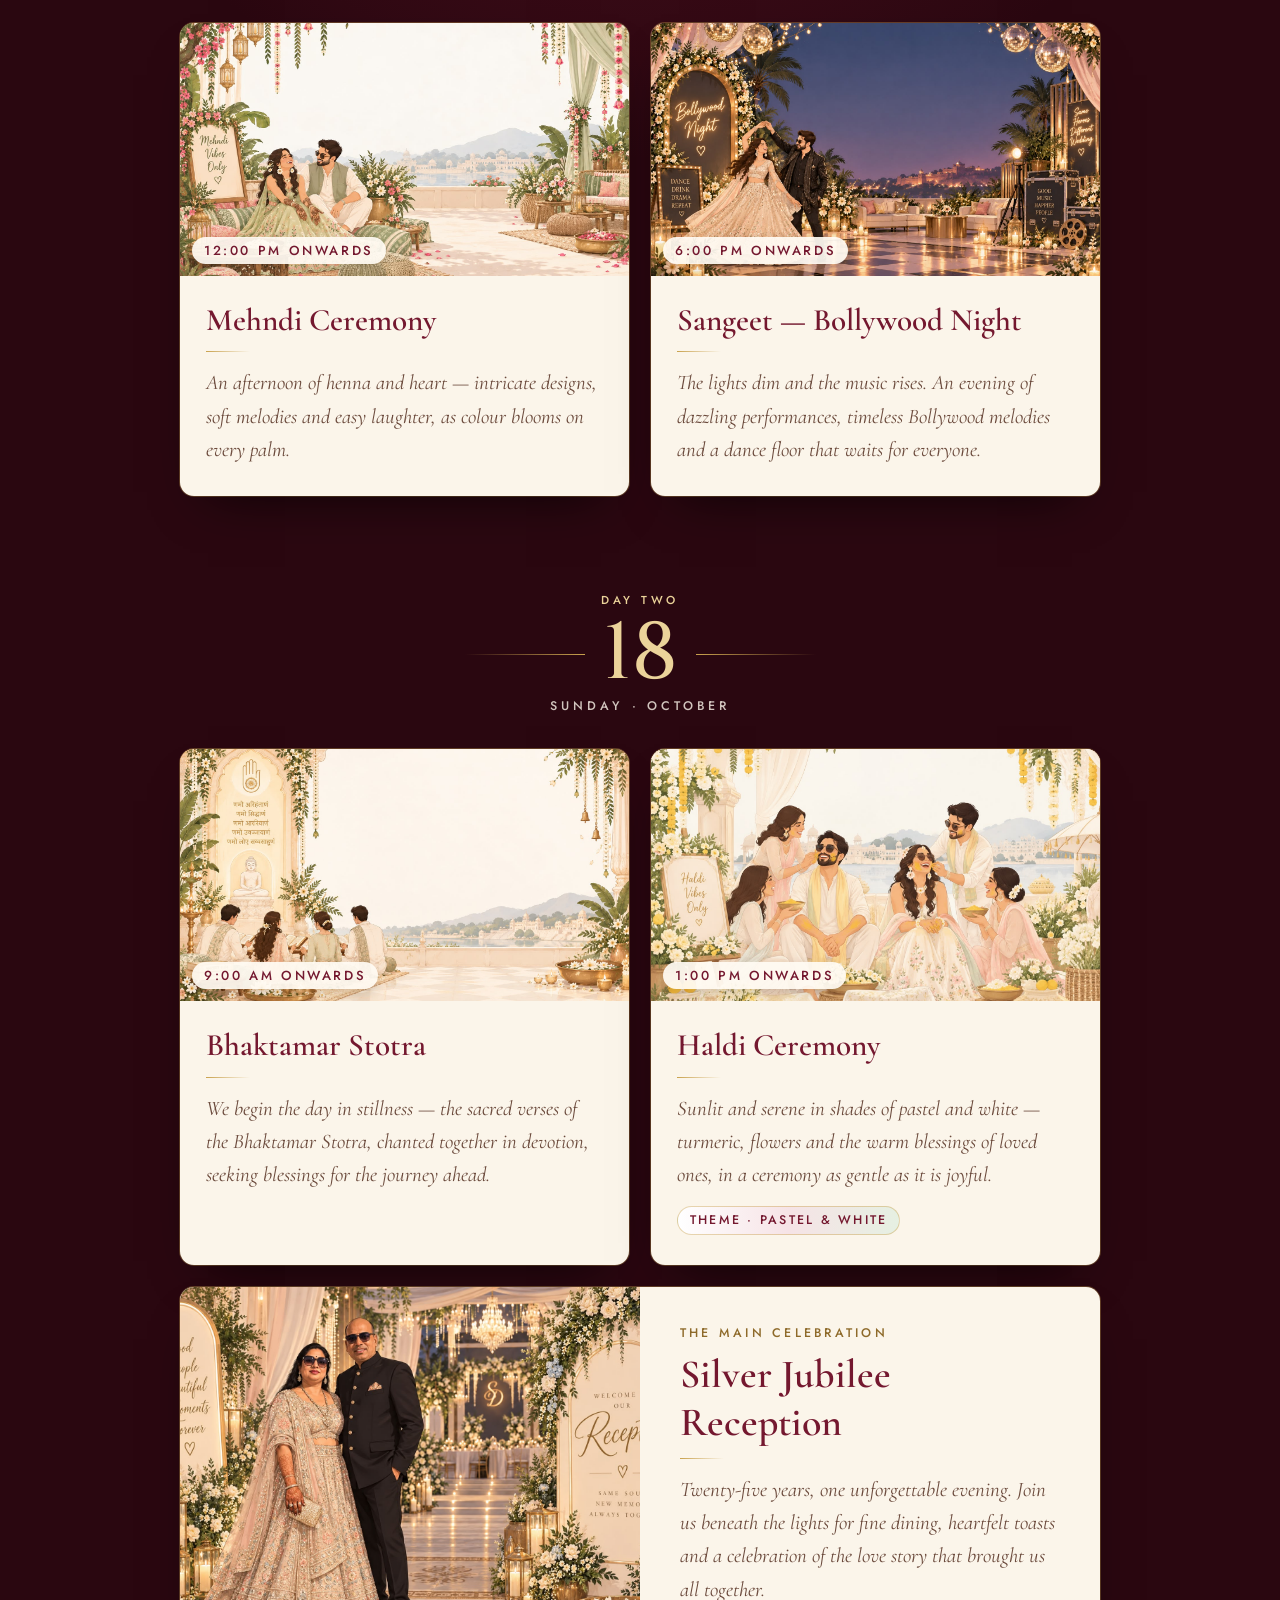
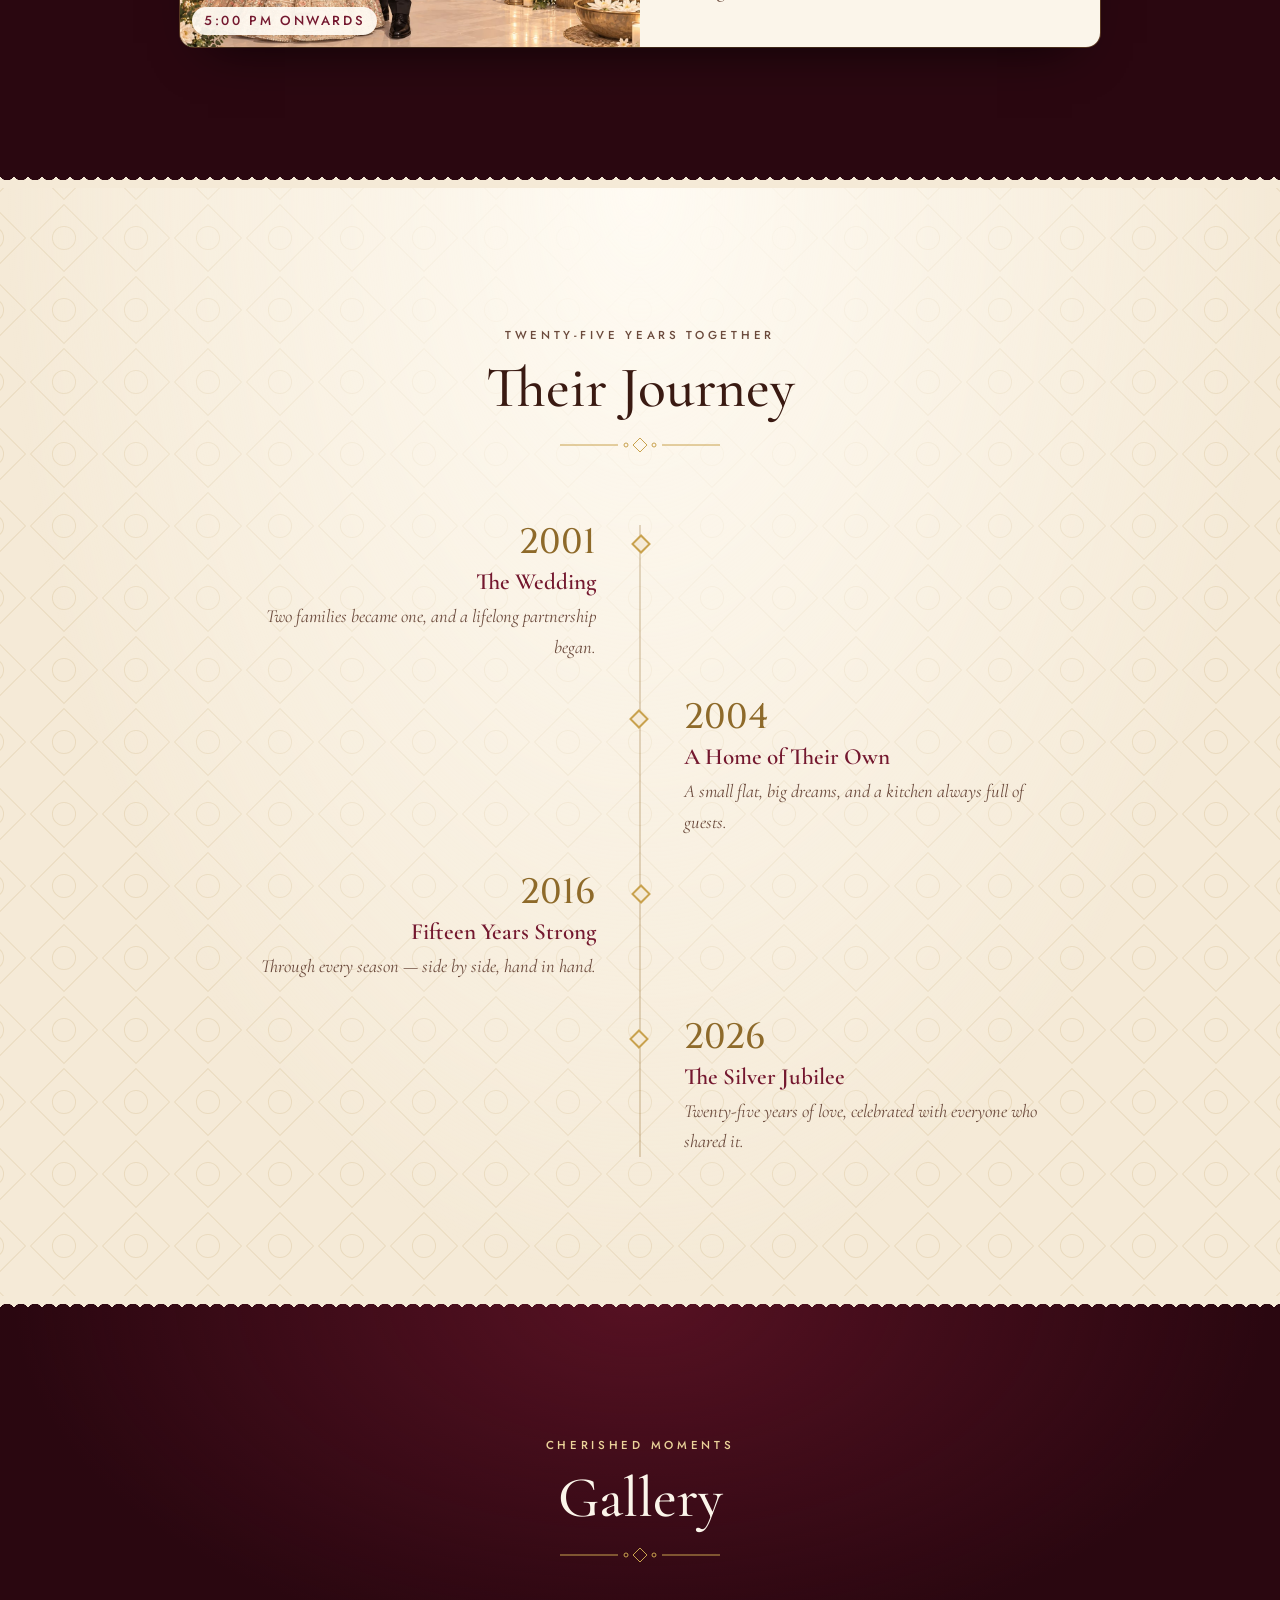
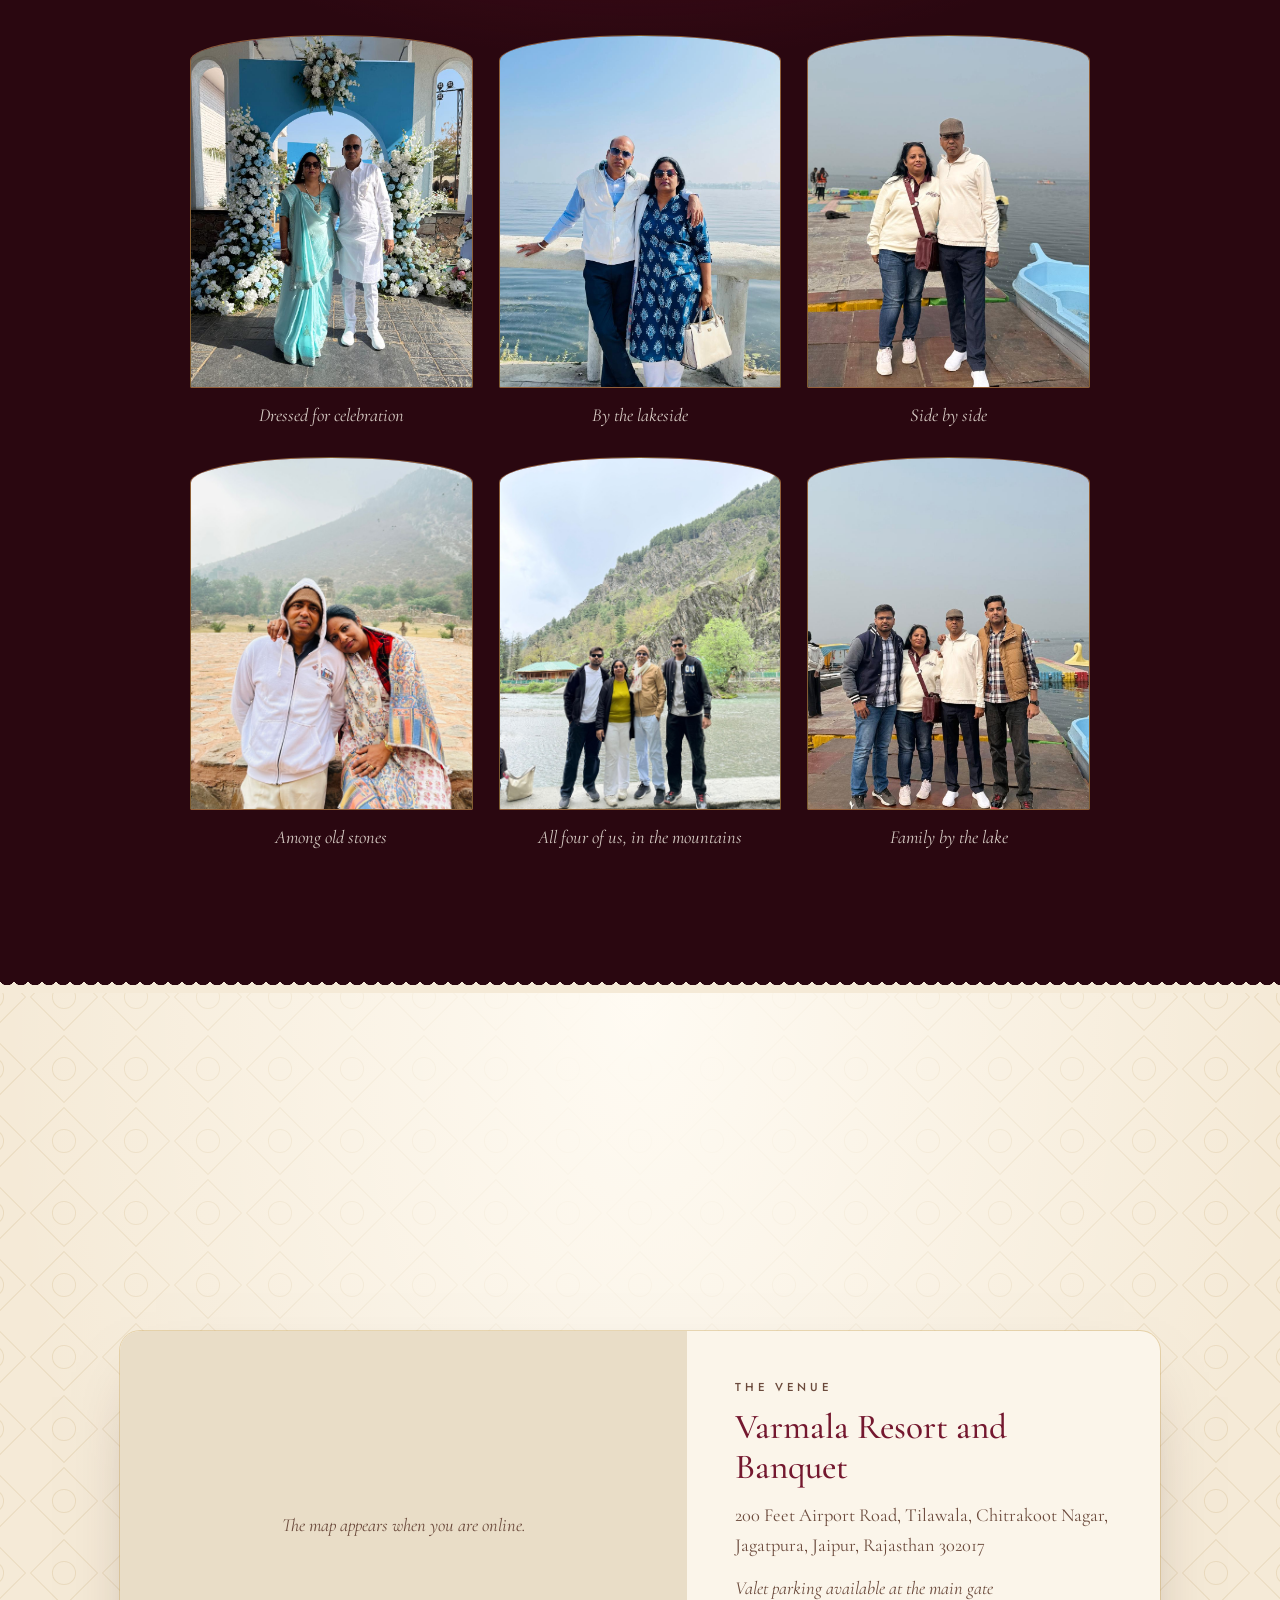
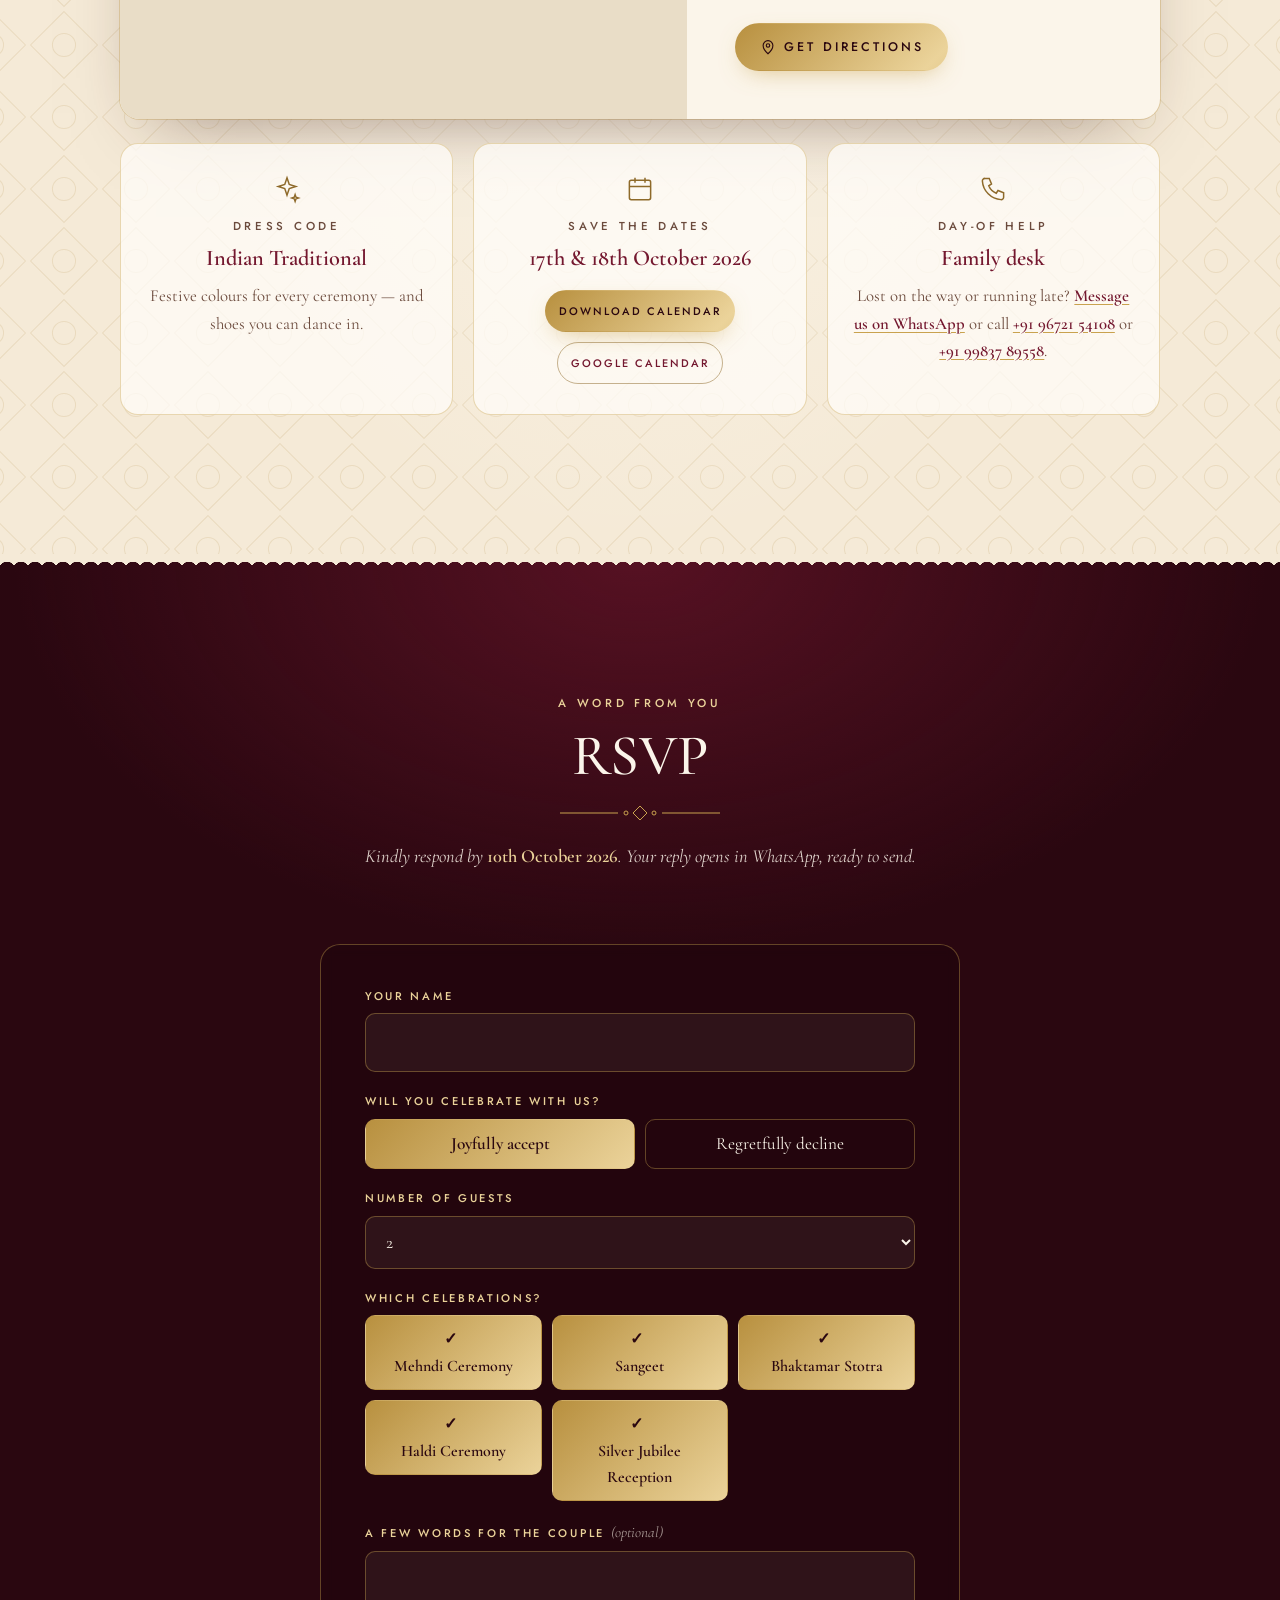
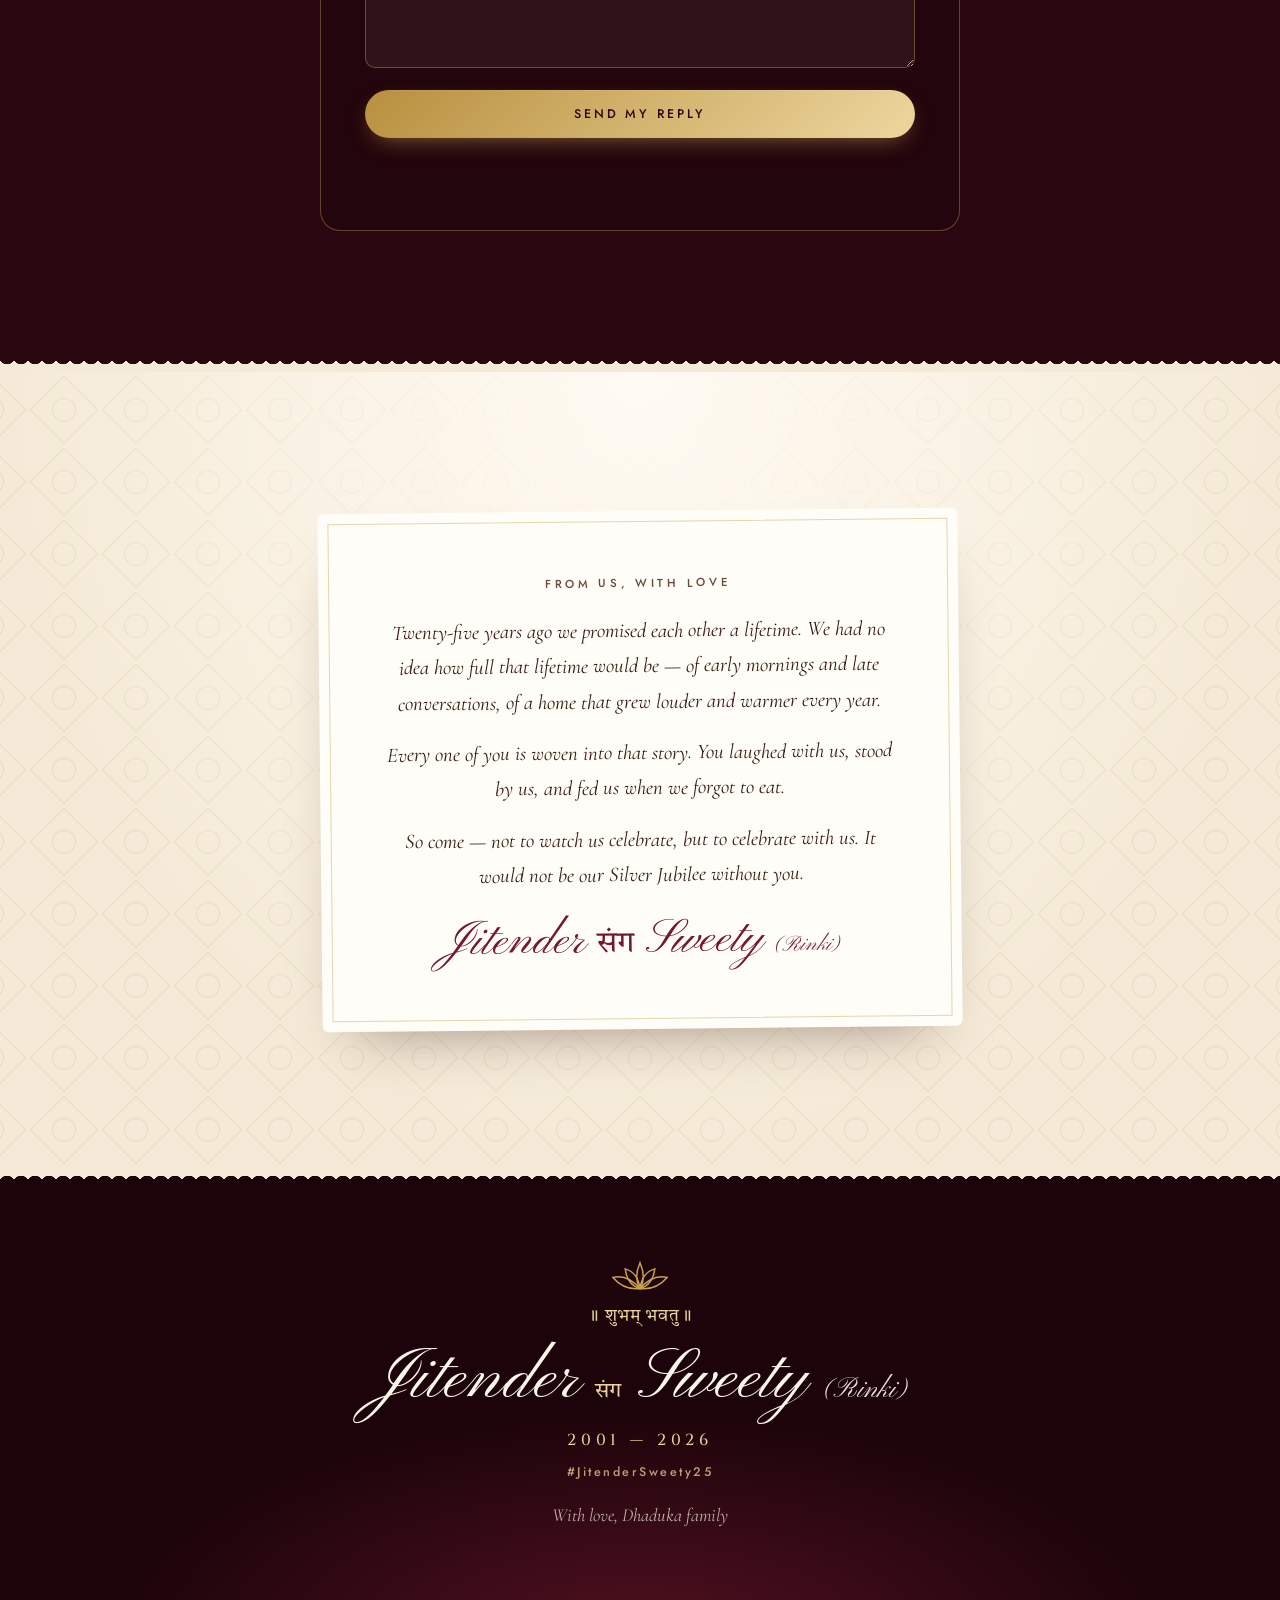
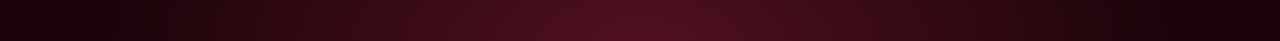
==== commit 14fc31fe: "Added some nameing changes" ====
--- a/royal-maroon/index.html
+++ b/royal-maroon/index.html
@@ -4,10 +4,10 @@
 <meta charset="UTF-8" />
 <script>document.documentElement.classList.replace('no-js', 'js');</script>
 <meta name="viewport" content="width=device-width, initial-scale=1, viewport-fit=cover" />
-<title>Jitender &amp; Sweety (Rinky) · Silver Jubilee</title>
-<meta name="description" content="Celebrating 25 years of togetherness — Jitender &amp; Sweety (Rinky) invite you to their Silver Jubilee celebrations on 17th &amp; 18th October 2026 at Varmala Resort and Banquet, Jaipur." />
+<title>Jitender &amp; Sweety (Rinki) · Silver Jubilee</title>
+<meta name="description" content="Celebrating 25 years of togetherness — Jitender &amp; Sweety (Rinki) invite you to their Silver Jubilee celebrations on 17th &amp; 18th October 2026 at Varmala Resort and Banquet, Jaipur." />
 <meta name="theme-color" content="#2A0710" />
-<meta property="og:title" content="Jitender &amp; Sweety (Rinky) · Silver Jubilee" />
+<meta property="og:title" content="Jitender &amp; Sweety (Rinki) · Silver Jubilee" />
 <meta property="og:description" content="Celebrating 25 Years of Togetherness · 17th &amp; 18th October 2026 · Varmala Resort and Banquet, Jaipur" />
 <meta property="og:image" content="https://silver-jubliee-pi.vercel.app/images/hero.jpg" />
 
@@ -42,7 +42,7 @@
     <!-- the letter waiting inside -->
     <div class="env__letter" aria-hidden="true">
       <p class="env__invocation">॥ श्री महावीराय नमः ॥</p>
-      <p class="env__names"><span data-bind="partner1">Jitender</span><em>&amp;</em><span data-bind="partner2">Sweety (Rinky)</span></p>
+      <p class="env__names"><span data-bind="partner1">Jitender</span><em class="samg">संग</em><span data-bind="partner2">Sweety <span class="alias">(Rinki)</span></span></p>
       <p class="env__occasion">Silver Jubilee · 25 Years</p>
     </div>
 
@@ -51,7 +51,7 @@
       <div class="env__front">
         <p class="env__invited">You are invited</p>
         <svg class="env__orn" viewBox="0 0 160 24" aria-hidden="true"><path d="M4 12h52M104 12h52"/><path d="M80 3c-6 6-6 12 0 18 6-6 6-12 0-18z"/><path d="M68 12c4-5 8-5 12 0-4 5-8 5-12 0zM92 12c-4-5-8-5-12 0 4 5 8 5 12 0z"/><circle cx="60" cy="12" r="1.6"/><circle cx="100" cy="12" r="1.6"/></svg>
-        <p class="env__for"><span data-bind="partner1">Jitender</span> &amp; <span data-bind="partner2">Sweety (Rinky)</span></p>
+        <p class="env__for"><span data-bind="partner1">Jitender</span> <em class="samg">संग</em> <span data-bind="partner2">Sweety <span class="alias">(Rinki)</span></span></p>
       </div>
     </div>
 
@@ -109,8 +109,8 @@
 
       <h1 class="hero__names up" style="--d:.45s">
         <span data-bind="partner1">Jitender</span>
-        <em>&amp;</em>
-        <span data-bind="partner2">Sweety (Rinky)</span>
+        <em class="samg">संग</em>
+        <span data-bind="partner2">Sweety <span class="alias">(Rinki)</span></span>
       </h1>
 
       <div class="hero__jubilee up" style="--d:.7s" aria-hidden="true">
@@ -146,7 +146,7 @@
         <p class="label" data-bind="blessingLine">With the blessings of our elders</p>
 
         <p class="card__lead">Together with the Dhaduka Family,</p>
-        <p class="card__names"><span data-bind="partner1">Jitender</span> <em>&amp;</em> <span data-bind="partner2">Sweety (Rinky)</span></p>
+        <p class="card__names"><span data-bind="partner1">Jitender</span> <em class="samg">संग</em> <span data-bind="partner2">Sweety <span class="alias">(Rinki)</span></span></p>
         <p class="card__lead">invite you to celebrate</p>
 
         <h2 class="card__title">Twenty-Five Years<br /><span>of Togetherness</span></h2>
@@ -363,7 +363,7 @@
       <article class="letter reveal">
         <p class="label">From us, with love</p>
         <div class="letter__body" id="letterBody"></div>
-        <p class="letter__sign"><span data-bind="partner1">Jitender</span> &amp; <span data-bind="partner2">Sweety (Rinky)</span></p>
+        <p class="letter__sign"><span data-bind="partner1">Jitender</span> <em class="samg">संग</em> <span data-bind="partner2">Sweety <span class="alias">(Rinki)</span></span></p>
       </article>
     </div>
   </section>
@@ -373,7 +373,7 @@
 <footer class="footer">
   <svg class="footer__lotus" aria-hidden="true"><use href="#lotus"/></svg>
   <p class="deva">॥ शुभम् भवतु ॥</p>
-  <p class="footer__names"><span data-bind="partner1">Jitender</span> <em>&amp;</em> <span data-bind="partner2">Sweety (Rinky)</span></p>
+  <p class="footer__names"><span data-bind="partner1">Jitender</span> <em class="samg">संग</em> <span data-bind="partner2">Sweety <span class="alias">(Rinki)</span></span></p>
   <p class="footer__years"><span data-bind="weddingYear">2001</span> — <span data-bind="jubileeYear">2026</span></p>
   <p class="footer__tag" data-bind="hashtag">#JitenderSweety25</p>
   <p class="footer__note">With love, <span data-bind="hosts">Satvik, Sanidhya &amp; Family</span></p>
--- a/royal-maroon/css/styles.css
+++ b/royal-maroon/css/styles.css
@@ -749,6 +749,36 @@
 }
 
 
+/* ---------- "संग" between the names, and the smaller pet name ---------- */
+.hero__names .samg,
+.env__names .samg,
+.card__names .samg,
+.footer__names .samg,
+.env__for .samg,
+.letter__sign .samg {
+  font-family: var(--deva);
+  font-style: normal;
+  font-weight: 400;
+}
+.hero__names .samg,
+.env__names .samg,
+.card__names .samg,
+.footer__names .samg { font-size: .3em; }
+.env__for .samg,
+.letter__sign .samg { font-size: .62em; }
+
+/* (Rinki) sits smaller and lighter beside the name */
+.alias {
+  font-size: .46em;
+  font-style: normal;
+  letter-spacing: .01em;
+  opacity: .92;
+}
+.hero__names .alias,
+.card__names .alias,
+.footer__names .alias,
+.env__names .alias { font-size: .4em; }
+
 /* ============================================================
    Print / PDF — a keepsake copy of the invitation
    ============================================================ */
